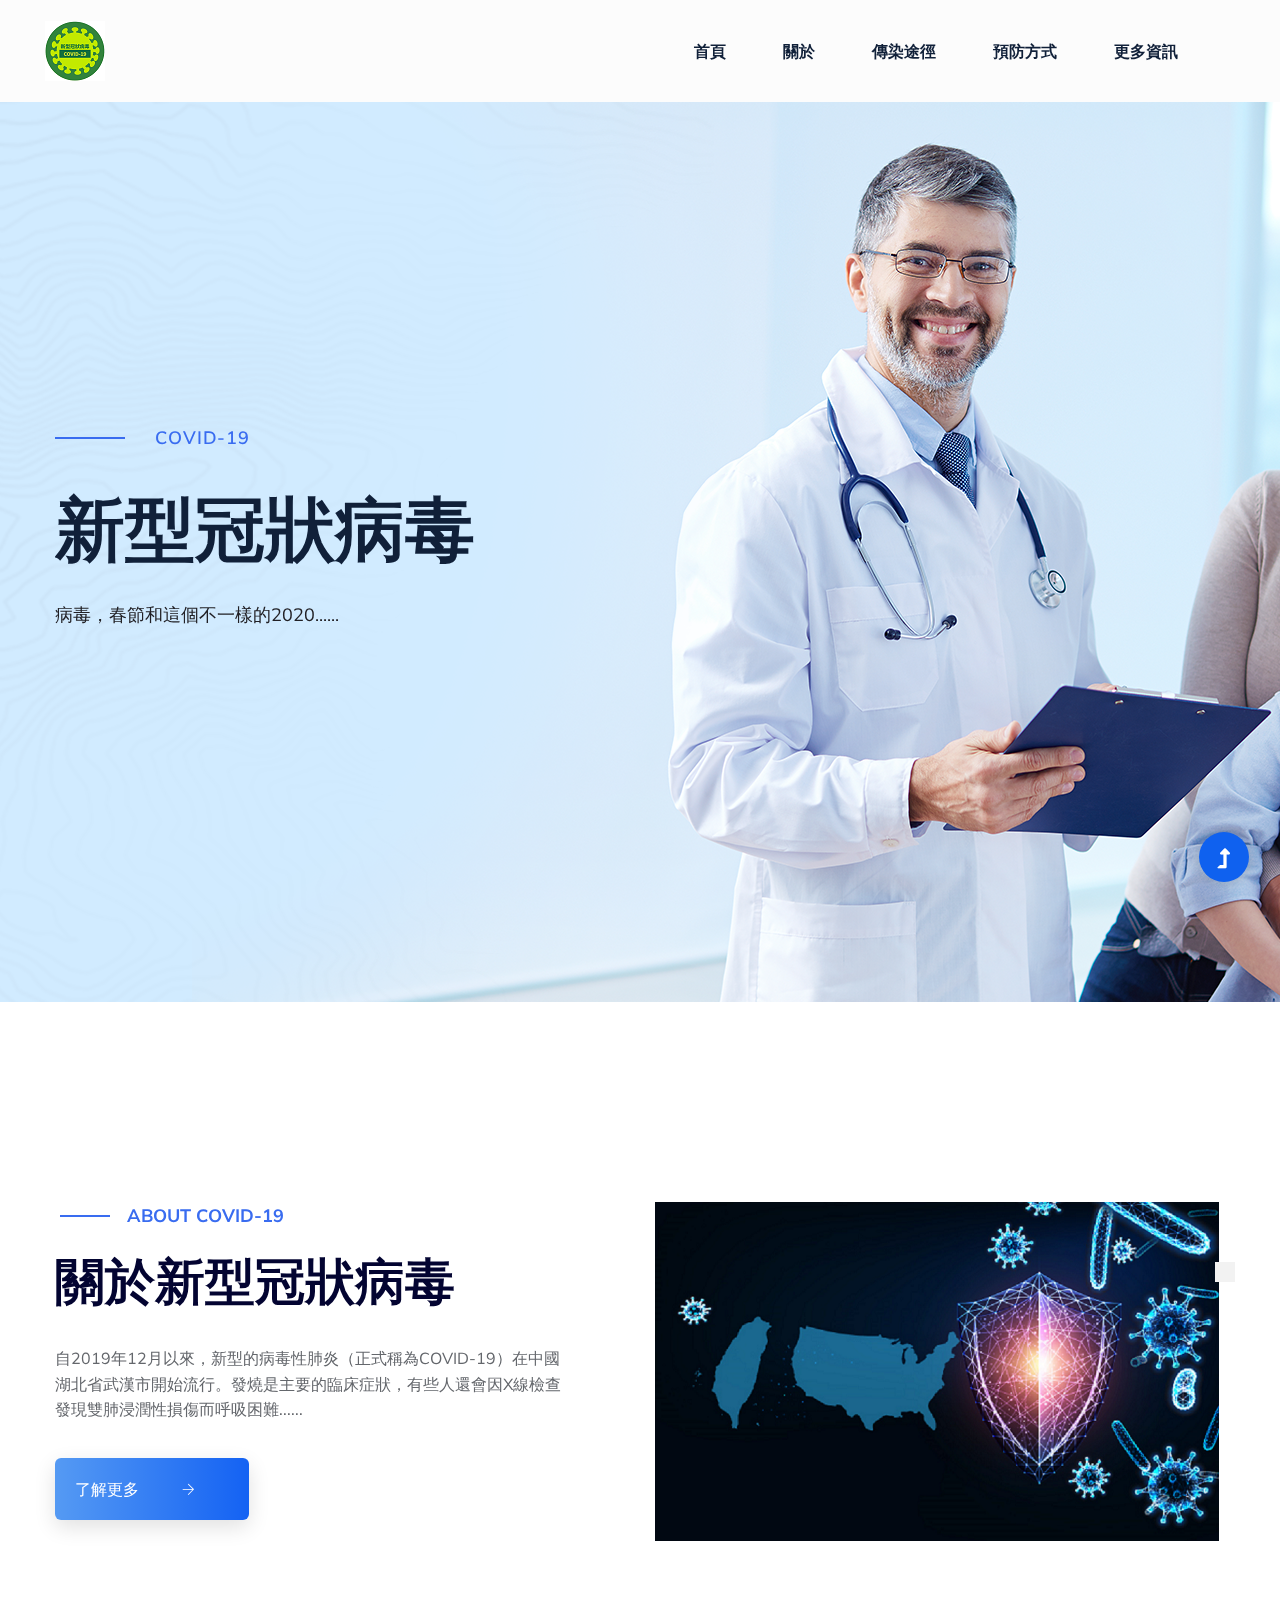
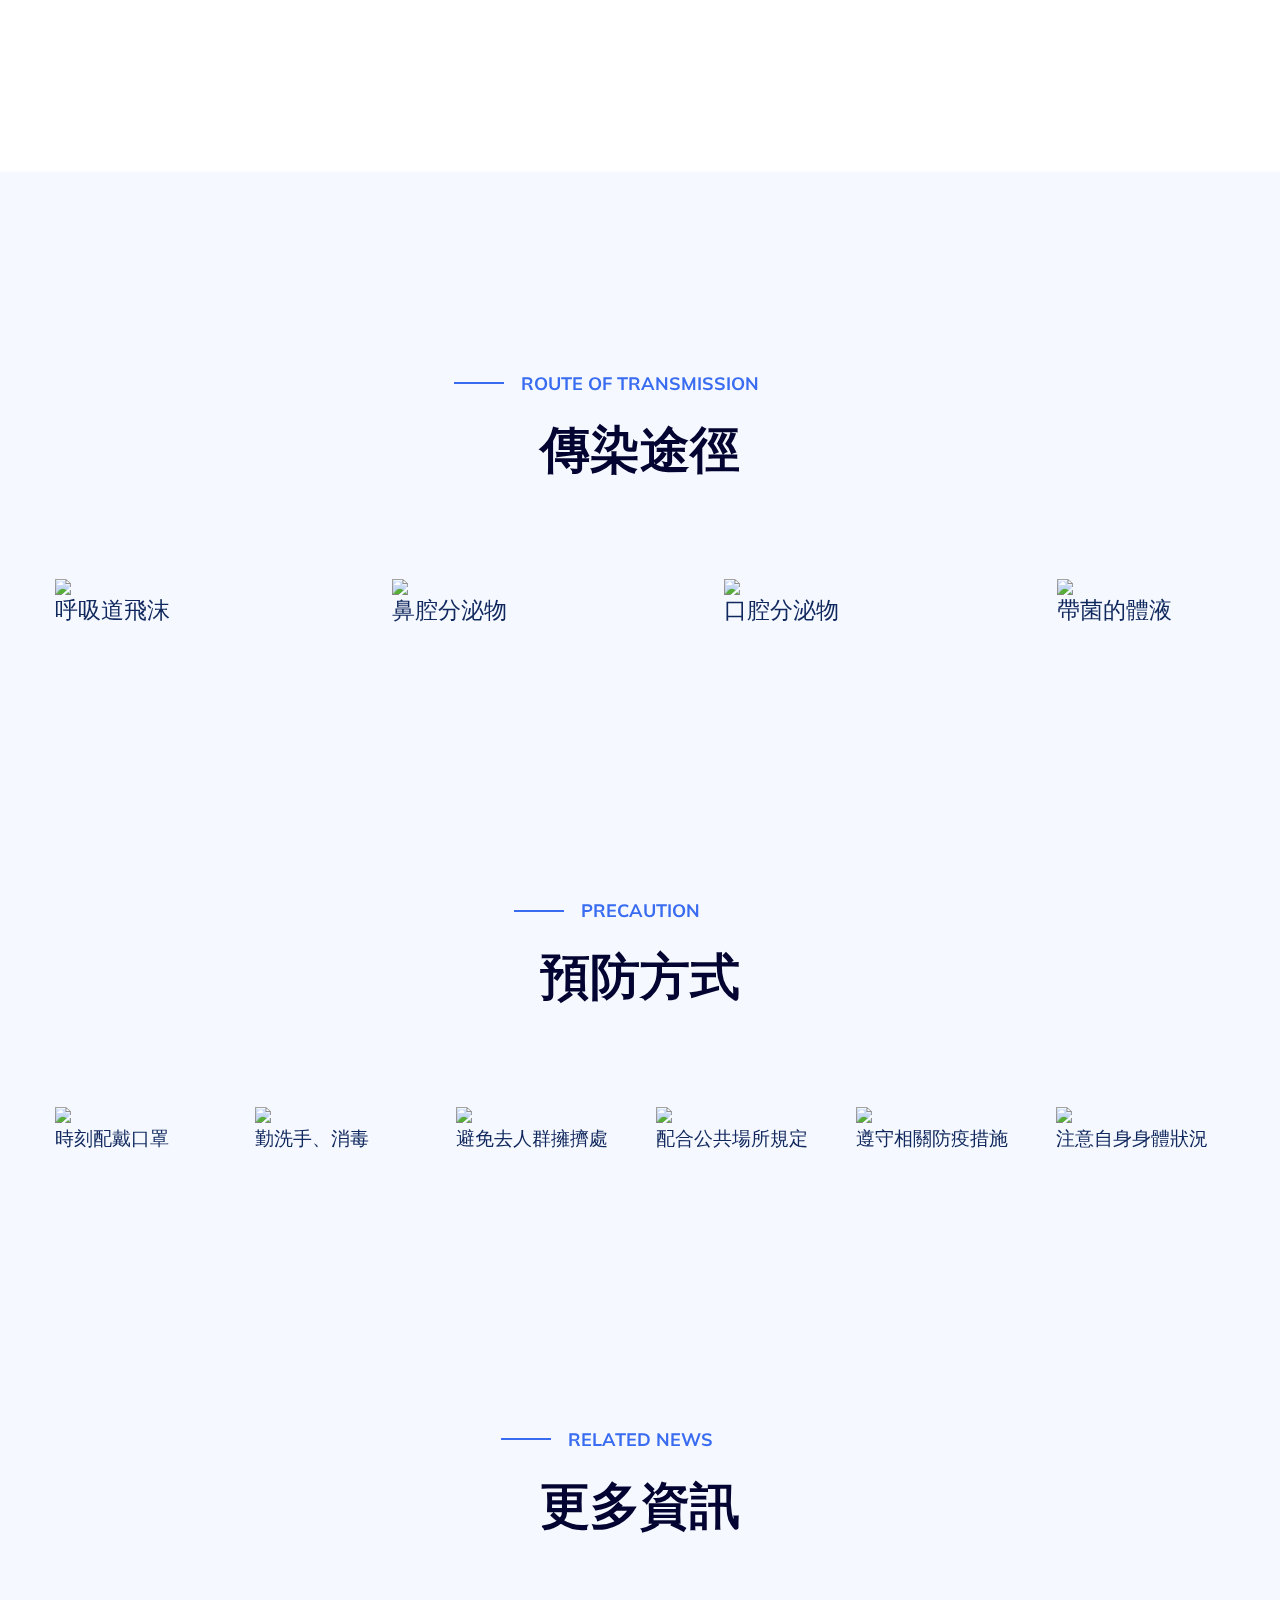
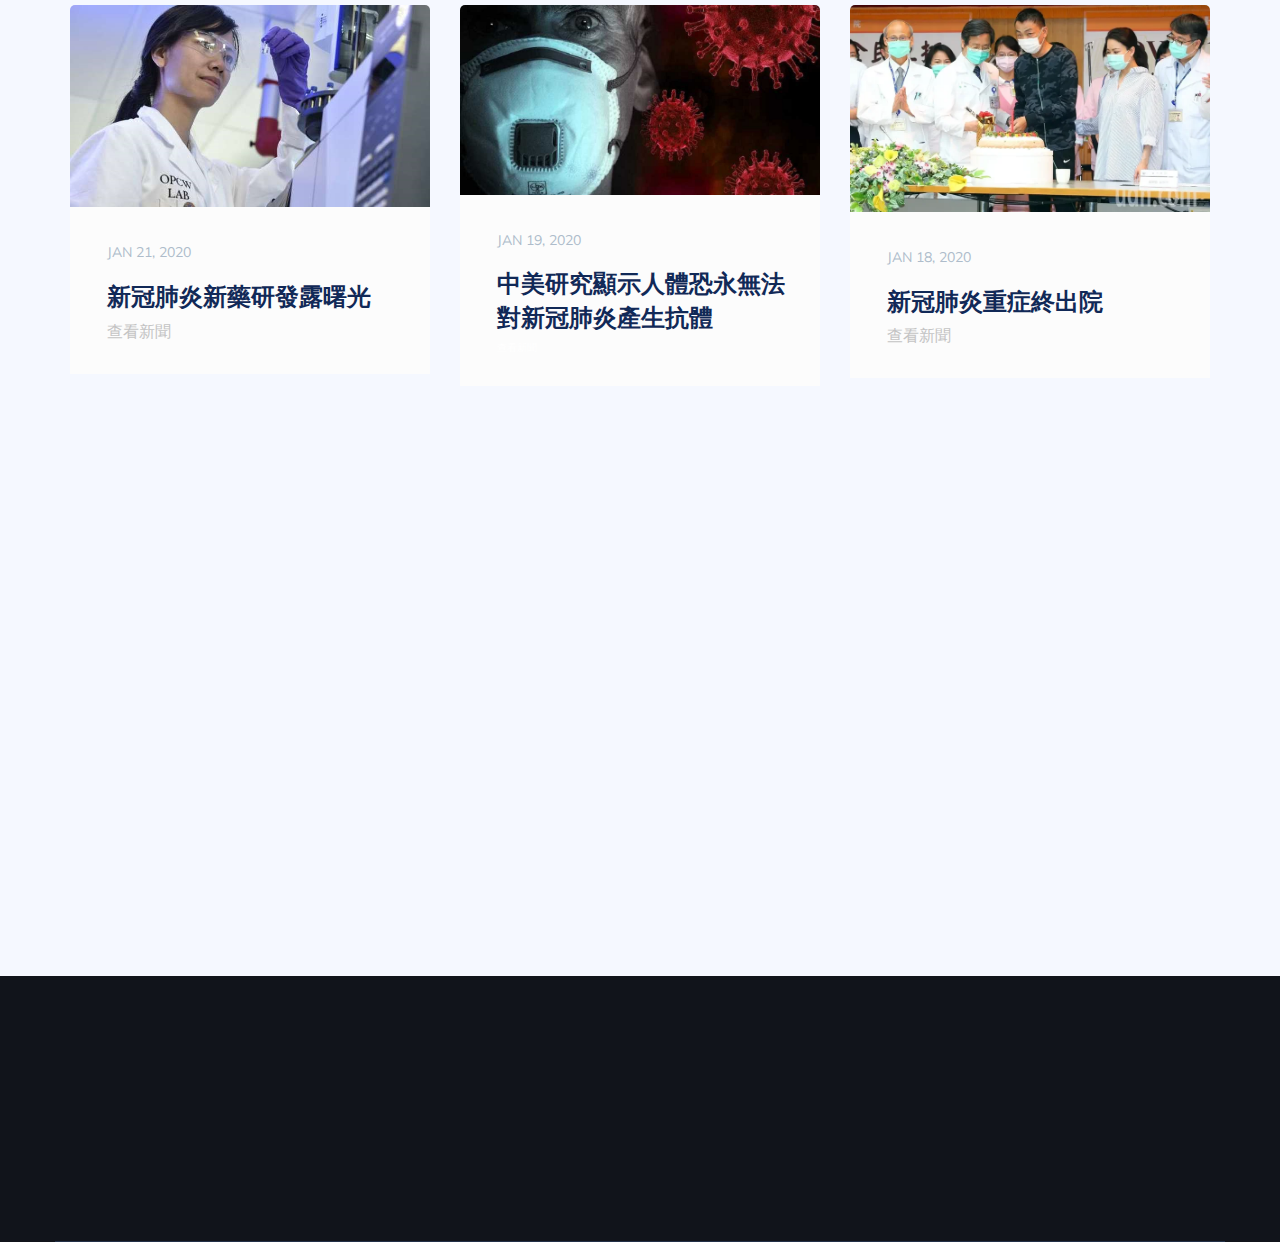
==== index.html @ dc04b64d "Update index.html" ====
<!doctype html>
<html lang=" zh-Hant-TW ">
	
<head>
    <meta charset="utf-8">
    <meta http-equiv="x-ua-compatible" content="ie=edge">
    <meta name="description" content="">
    <meta name="viewport" content="width=device-width, initial-scale=1">
    <link rel="manifest" href="site.webmanifest">
    <link rel="shortcut icon" type="image/x-icon" href="assets/img/favicon.ico">
    <title>COVID-19</title>
	
	<!-- CSS here -->
	<link rel="stylesheet" href="assets/css/bootstrap.min.css">
	<link rel="stylesheet" href="assets/css/owl.carousel.min.css">
	<link rel="stylesheet" href="assets/css/slicknav.css">
    <link rel="stylesheet" href="assets/css/flaticon.css">
    <link rel="stylesheet" href="assets/css/gijgo.css">
    <link rel="stylesheet" href="assets/css/animate.min.css">
    <link rel="stylesheet" href="assets/css/animated-headline.css">
	<link rel="stylesheet" href="assets/css/magnific-popup.css">
	<link rel="stylesheet" href="assets/css/fontawesome-all.min.css">
	<link rel="stylesheet" href="assets/css/themify-icons.css">
	<link rel="stylesheet" href="assets/css/slick.css">
	<link rel="stylesheet" href="assets/css/nice-select.css">
	<link rel="stylesheet" href="assets/css/style.css">
</head>
<body>
	
    <!-- ? Preloader Start -->
    <div id="preloader-active">
        <div class="preloader d-flex align-items-center justify-content-center">
            <div class="preloader-inner position-relative">
                <div class="preloader-circle"></div>
                <div class="preloader-img pere-text">
                    <img src="assets/img/logo/loder.png" alt="">
                </div>
            </div>
        </div>
    </div>
    <!-- Preloader Start -->
	
<header>
	
    <!--? Header Start -->
    <div class="header-area">
        <div class="main-header header-sticky">
            <div class="container-fluid">
                <div class="row align-items-center">
                    <!-- Logo -->
                    <div class="col-xl-2 col-lg-2 col-md-1">
                        <div class="logo">
                            <a href="index.html"><img src="assets/img/logo/logo.png" alt=""></a>
                        </div>
                    </div>
                    <div class="col-xl-10 col-lg-10 col-md-10">
                        <div class="menu-main d-flex align-items-center justify-content-end">
                            <!-- Main-menu -->
                            <div class="main-menu f-right d-none d-lg-block">
                                <nav>
                                    <ul id="navigation">
                                        <li><a href="index.html">首頁</a></li>
                                        <li><a href="about.html">關於</a></li>
                                        <li><a href="doctor.html">傳染途徑</a></li>
                                        <li><a href="department.html">預防方式</a></li>
                                        <li><a href="blog.html">更多資訊</a>
                                            <ul class="submenu">
                                                <li><a href="blog.html">相關新聞</a></li>
                                                <li><a href="elements.html">疫情追蹤</a></li>
                                            </ul>
                                        </li>
                                    </ul>
                                </nav>
                            </div>
                        </div>
                    </div>   
                    <!-- Mobile Menu -->
                    <div class="col-12">
                        <div class="mobile_menu d-block d-lg-none"></div>
                    </div>
                </div>
            </div>
        </div>
    </div>
    <!-- Header End -->
</header>
	
<main>
    <!--? slider Area Start-->
    <div class="slider-area position-relative">
        <div class="slider-active">
            <!-- Single Slider -->
            <div class="single-slider slider-height d-flex align-items-center">
                <div class="container">
                    <div class="row">
                        <div class="col-xl-7 col-lg-9 col-md-8 col-sm-9">
                            <div class="hero__caption">
                                <span>COVID-19</span>
                                <h1 class="cd-headline letters scale">新型冠狀病毒</h1>
                                <p data-animation="fadeInLeft" data-delay="0.1s">病毒，春節和這個不一樣的2020......</p>
                            </div>
                        </div>
                    </div>
                </div>          
            </div>
            <!-- Single Slider -->
            <div class="single-slider slider-height d-flex align-items-center">
                <div class="container">
                    <div class="row">
                        <div class="col-xl-7 col-lg-9 col-md-8 col-sm-9">
                            <div class="hero__caption">
                                <span>COVID-19</span>
                                <h1 class="cd-headline letters scale">新型冠狀病毒</h1>
                                <p data-animation="fadeInLeft" data-delay="0.1s"><big>病毒，春節和這個不一樣的2020</big></p>
                             </div>
                        </div>
                    </div>
                </div>          
            </div>
        </div>
    </div>
    <!-- slider Area End-->
    <!--? About Start-->
    <div class="about-area section-padding2">
        <div class="container">
            <div class="row">
                <div class="col-lg-6 col-md-10">
                    <div class="about-caption mb-50">
                        <!-- Section Tittle -->
                        <div class="section-tittle section-tittle2 mb-35">
                            <span>About COVID-19</span>
                            <h2>關於新型冠狀病毒</h2>
                        </div>
                        <p>自2019年12月以來，新型的病毒性肺炎（正式稱為COVID-19）在中國湖北省武漢市開始流行。發燒是主要的臨床症狀，有些人還會因X線檢查發現雙肺浸潤性損傷而呼吸困難......</p>
                        <div class="about-btn1 mb-30">
                            <a href="about.html" class="btn about-btn">了解更多<i class="ti-arrow-right"></i></a>
			</div>
                    </div>
                </div>
                <div class="col-lg-6 col-md-12">
                    <!-- about-img -->
                    <div class="about-img ">
                        <div class="about-font-img d-none d-lg-block">
                            <img src="assets/img/gallery/about2.png" width="99%" alt="">
                        </div>
                        <div class="about-back-img ">
                            <img src="assets/img/gallery/about1.png" alt="">
                        </div>
                    </div>
                </div>
            </div>
        </div>
    </div>
    <!-- About  End-->
	
    <!--? department_area_start  -->
    <div class="department_area section-padding2">
        <div class="container">
            <!-- Section Tittle -->
            <div class="row">
                <div class="col-lg-12">
                    <div class="section-tittle text-center mb-100">
                        <span>Route of transmission</span>
                        <h2>傳染途徑</h2>
                    </div>
                </div>
            </div>
            <div class="row">
                <div class="col-lg-12">
                    <div class="depart_ment_tab mb-30">
                        <!-- Tabs Buttons -->
                        <ul class="nav" id="myTab" role="tablist">
			    <li class="list-inline-item">
				<img src="https://img.icons8.com/ios/100/000000/breath.png"/>
                                    <i class=""></i>
				    <p><big><big>呼吸道飛沫</big></big></p>
                                </a>
                            </li>
                            <li class="nav-item">
		            <img src="https://img.icons8.com/wired/100/000000/runny-nose.png"/>
                                    <i class=""></i>
				    <p><big><big>鼻腔分泌物</big></big></p>
                                </a>
                            </li>
                            <li class="nav-item">
		            <img src="https://img.icons8.com/ios-glyphs/100/000000/mouth.png"/>
                                    <i class=""></i>
				    <p><big><big>口腔分泌物</big></big></p>
                                </a>
                            </li>
                            <li class="nav-item">
			    <img src="https://img.icons8.com/metro/100/000000/wet.png"/>
                                    <i class=""></i>
                                    <p><big><big>帶菌的體液</big></big></p>
                                </a>
                            </li>
                           
                        </ul>
                    </div>
                </div>
            </div>
            
        <!--Right Contents  -->
        <div class="starups-img"></div>
    </div>
    <!--All startups End -->
	    
     <!--? Team Start -->
     <div class="team-area section-padding30">
        <div class="container">
            <!-- Section Tittle -->
            <div class="row justify-content-center">
                <div class="col-lg-6">
                    <div class="section-tittle text-center mb-100">
                        <span>Precaution</span>
                        <h2>預防方式</h2>
                    </div>
                </div>
            </div>
             <div class="row">
                <div class="col-lg-12">
                    <div class="depart_ment_tab mb-30">
                        <!-- Tabs Buttons -->
                        <ul class="nav" id="myTab" role="tablist">
                            <li class="nav-item">
		                <img src="https://img.icons8.com/carbon-copy/100/000000/protection-mask.png"/>
                                    <i class=""></i>
				    <p><big>時刻配戴口罩</p></big>
                                </a>
                            </li>
                            <li class="nav-item">
			        <img src="https://img.icons8.com/pastel-glyph/100/000000/wash-your-hands.png"/>
                                    <i class=""></i>
                                    <p><big>勤洗手、消毒</p></big>
                                </a>
                            </li>
                            <li class="nav-item">
				<img src="https://img.icons8.com/carbon-copy/100/000000/crowd.png"/>
                                    <i class=""></i>
                                    <p><big>避免去人群擁擠處</p></big>
                                </a>
                            </li>
                            <li class="nav-item">
				<img src="https://img.icons8.com/ios/100/000000/ground-transportation.png"/>
                                    <i class=""></i>
                                    <p><big>配合公共場所規定</p></big>
                                </a>
                            </li>
                            <li class="nav-item">
				<img src="https://img.icons8.com/wired/100/000000/rules.png"/>
                                    <i class=""></i>
                                    <p><big>遵守相關防疫措施</p></big>
                                </a>
                            </li>
                            <li class="nav-item">
				<img src="https://img.icons8.com/dotty/100/000000/hospital-room.png"/>
                                    <i class=""></i>
                                    <p><big>注意自身身體狀況</p></big>
                                </a>
                            </li>
                        </ul>
                    </div>
                </div>
            </div>
    <!-- Team End -->
		
    <!--? gallery Products Start -->
    <div class="gallery-area fix">
        <div class="container-fluid p-0">
            <div class="row no-gutters">
                <div class="col-lg-3 col-md-3 col-sm-6">
                    <div class="gallery-box">
                        <div class="single-gallery">
                            <div class="gallery-img " style="background-image: url(assets/img/gallery/gallery1.png);"></div>
                        </div>
                    </div>
                </div>
                <div class="col-lg-3 col-md-3 col-sm-6">
                    <div class="gallery-box">
                        <div class="single-gallery">
                            <div class="gallery-img " style="background-image: url(assets/img/gallery/gallery2.png);"></div>
                        </div>
                    </div>
                </div>
                <div class="col-lg-6 col-md-6 col-sm-6">
                    <div class="gallery-box">
                        <div class="single-gallery">
                            <div class="gallery-img " style="background-image: url(assets/img/gallery/gallery3.png);"></div>
                        </div>
                    </div>
                </div>
                <div class="col-lg-6 col-md-6 col-sm-6">
                    <div class="gallery-box">
                        <div class="single-gallery">
                            <div class="gallery-img " style="background-image: url(assets/img/gallery/gallery4.png);"></div>
                        </div>
                    </div>
                </div>
                <div class="col-lg-3 col-md-3 col-sm-6">
                    <div class="gallery-box">
                        <div class="single-gallery">
                             <div class="gallery-img " style="background-image: url(assets/img/gallery/gallery5.png);"></div>
                        </div>
                    </div>
                </div>
                <div class="col-lg-3 col-md-3 col-sm-6">
                    <div class="gallery-box">
                        <div class="single-gallery">
                            <div class="gallery-img " style="background-image: url(assets/img/gallery/gallery6.png);"></div>
                        </div>
                    </div>
                </div>
            </div>
        </div>
    </div>
    <!-- gallery Products End -->
    <!--? Blog start -->
    <div class="home_blog-area section-padding30">
        <div class="container">
            <div class="row justify-content-sm-center">
                <div class="cl-xl-7 col-lg-8 col-md-10">
                    <!-- Section Tittle -->
                    <div class="section-tittle text-center mb-70">
                        <span>Related news</span>
                        <h2>更多資訊</h2>
                    </div> 
                </div>
            </div>
            <div class="row">
                <div class="col-xl-4 col-lg-4 col-md-6">
                    <div class="single-blogs mb-30">
                        <div class="blog-img">
                            <img src="assets/img/gallery/blog1.png" alt="">
                        </div>
                        <div class="blogs-cap">
                            <div class="date-info">
                                <p>JAN 21, 2020</p>
                            </div>
                            <h4><a href="blog_details.html">新冠肺炎新藥研發露曙光</a></h4>
                            <a href="https://news.cnyes.com/news/id/4496113" class="read-more1">查看新聞</a>
                        </div>
                    </div>
                </div>
                <div class="col-xl-4 col-lg-4 col-md-6">
                    <div class="single-blogs mb-30">
                        <div class="blog-img">
                            <img src="assets/img/gallery/blog2.png" alt="">
                        </div>
                        <div class="blogs-cap">
                            <div class="date-info">
                                <p>JAN 19, 2020</p>
                            </div>
                            <h4><a href="blog_details.html">中美研究顯示人體恐永無法對新冠肺炎產生抗體</a></h4>
                            <a href="https://www.ctwant.com/article/57492">查看新聞</a>
                        </div>
                    </div>
                </div>
                <div class="col-xl-4 col-lg-4 col-md-6">
                    <div class="single-blogs mb-30">
                        <div class="blog-img">
                            <img src="assets/img/gallery/blog3.png"alt="">
                        </div>
                        <div class="blogs-cap">
                            <div class="date-info">
                                <p>JAN 18, 2020</p>
                            </div>
                            <h4><a href="blog_details.html">新冠肺炎重症終出院</a></h4>
                            <a href="https://udn.com/news/story/120940/4643596" class="read-more1">查看新聞</a>
                        </div>
                    </div>
                </div>
            </div>
        </div>
    </div>
    <!-- Blog End -->
    </main>
 <footer>
        <!--? Footer Start-->
        <div class="footer-area section-bg" data-background="assets/img/gallery/footer_bg.jpg">
            <div class="container">
                <div class="footer-top footer-padding">
                    <div class="row d-flex justify-content-between">
                        <div class="col-xl-3 col-lg-3 col-md-4 col-sm-8">
                            <div class="single-footer-caption mb-50">
                                <!-- logo -->
                                <div class="footer-logo">
                                    <a href="index.html"><img src="assets/img/logo/" alt=""></a>
                                </div>
                            </div>
                        </div>
                        <div class="col-xl-3 col-lg-4 col-md-6 col-sm-5">
                            <div class="single-footer-caption mb-50">
                                <div class="footer-tittle">
                                    <h4></h4>
                                    <div class="footer-pera">
                                        <p class="info1"></p>
                                        <p class="info1"></p>
                                    </div>
                                </div>
                            </div>
                        </div>
                        <div class="col-xl-4 col-lg-4 col-md-6 col-sm-8">
                            <div class="single-footer-caption mb-50">
                                <div class="footer-number mb-50">
                                    <h4></h4>
                                    <p></p>
                                </div>
                                
                                            <div class="mt-10 info"></div>
                                        </form>
                                    </div>
                                </div>
                            </div>
                        </div>
                    </div>
                </div>
                <div class="footer-bottom">
                    <div class="row d-flex justify-content-between align-items-center">
                        <div class="col-xl-9 col-lg-8">
                            <div class="footer-copy-right">
                                <p><!-- Link back to Colorlib can't be removed. Template is licensed under CC BY 3.0. -->
  
                            </div>
                        </div>
                        <div class="col-xl-3 col-lg-4">
                            <!-- Footer Social -->
                            <div class="footer-social f-right">
                                
                            </div>
                        </div>
                    </div>
                </div>
            </div>
        </div>
        <!-- Footer End-->
    </footer>
    <!-- Scroll Up -->
    <div id="back-top" >
        <a title="Go to Top" href="#"> <i class="fas fa-level-up-alt"></i></a>
    </div>

    <!-- JS here -->

    <script src="./assets/js/vendor/modernizr-3.5.0.min.js"></script>
    <!-- Jquery, Popper, Bootstrap -->
    <script src="./assets/js/vendor/jquery-1.12.4.min.js"></script>
    <script src="./assets/js/popper.min.js"></script>
    <script src="./assets/js/bootstrap.min.js"></script>
    <!-- Jquery Mobile Menu -->
    <script src="./assets/js/jquery.slicknav.min.js"></script>

    <!-- Jquery Slick , Owl-Carousel Plugins -->
    <script src="./assets/js/owl.carousel.min.js"></script>
    <script src="./assets/js/slick.min.js"></script>
    <!-- One Page, Animated-HeadLin -->
    <script src="./assets/js/wow.min.js"></script>
    <script src="./assets/js/animated.headline.js"></script>
    <script src="./assets/js/jquery.magnific-popup.js"></script>

    <!-- Date Picker -->
    <script src="./assets/js/gijgo.min.js"></script>
    <!-- Nice-select, sticky -->
    <script src="./assets/js/jquery.nice-select.min.js"></script>
    <script src="./assets/js/jquery.sticky.js"></script>
    
    <!-- counter , waypoint -->
    <script src="./assets/js/jquery.counterup.min.js"></script>
    <script src="./assets/js/waypoints.min.js"></script>
    <script src="./assets/js/jquery.countdown.min.js"></script>
    <!-- contact js -->
    <script src="./assets/js/contact.js"></script>
    <script src="./assets/js/jquery.form.js"></script>
    <script src="./assets/js/jquery.validate.min.js"></script>
    <script src="./assets/js/mail-script.js"></script>
    <script src="./assets/js/jquery.ajaxchimp.min.js"></script>
    
    <!-- Jquery Plugins, main Jquery -->	
    <script src="./assets/js/plugins.js"></script>
    <script src="./assets/js/main.js"></script>
    
    </body>
</html>
---- assets/css/flaticon.css ----
/*
  	Flaticon icon font: Flaticon
  	Creation date: 14/01/2020 06:46
  	*/

@font-face {
  font-family: "Flaticon";
  src: url("../fonts/Flaticon.eot");
  src: url("../fonts/Flaticon.eot?#iefix") format("embedded-opentype"),
       url("../fonts/Flaticon.woff2") format("woff2"),
       url("../fonts/Flaticon.woff") format("woff"),
       url("../fonts/Flaticon.ttf") format("truetype"),
       url("../fonts/Flaticon.svg#Flaticon") format("svg");
  font-weight: normal;
  font-style: normal;
}

@media screen and (-webkit-min-device-pixel-ratio:0) {
  @font-face {
    font-family: "Flaticon";
    src: url("../fonts/Flaticon.svg#Flaticon") format("svg");
  }
}

[class^="flaticon-"]:before, [class*=" flaticon-"]:before,
[class^="flaticon-"]:after, [class*=" flaticon-"]:after {   
  font-family: Flaticon;
font-style: normal;
}

.flaticon-verified:before { content: "\f100"; }
.flaticon-teeth:before { content: "\f101"; }
.flaticon-cardiovascular:before { content: "\f102"; }
.flaticon-ear:before { content: "\f103"; }
.flaticon-bone:before { content: "\f104"; }
.flaticon-lung:before { content: "\f105"; }
.flaticon-cell:before { content: "\f106"; }
.flaticon-doctor:before { content: "\f107"; }
.flaticon-find:before { content: "\f108"; }
.flaticon-customer-service:before { content: "\f109"; }
.flaticon-call:before { content: "\f10a"; }
---- assets/css/gijgo.css ----
.gj-button {
    background-color: #f5f5f5;
    border: 1px solid #ddd;
    color: #000;
    border-radius: 3px;
    padding: 6px 10px;
    cursor: pointer;
}

.gj-unselectable {
    -webkit-touch-callout: none;
    -webkit-user-select: none;
    -khtml-user-select: none;
    -moz-user-select: none;
    -ms-user-select: none;
    user-select: none;
}

.gj-row {
    display: -webkit-box;
    display: -ms-flexbox;
    display: flex;
    -ms-flex-wrap: wrap;
    flex-wrap: wrap;
}

.gj-margin-left-5 {
    margin-left: 5px;
}

.gj-margin-left-10 {
    margin-left: 10px;
}

.gj-width-full {
    width: 100%;
}

.gj-cursor-pointer {
    cursor: pointer;
}

.gj-text-align-center {
    text-align: center;
}

.gj-font-size-16 {
    font-size: 16px;
}

.gj-hidden {
    display: none;
}

/** Material Design */
.gj-button-md {
    background: 0 0;
    border: none;
    border-radius: 2px;
    color: rgba(0, 0, 0, 0.87);
    position: relative;
    height: 36px;
    margin: 0;
    min-width: 64px;
    padding: 0 16px;
    display: inline-block;
    font-family: "Roboto","Helvetica","Arial",sans-serif;
    font-size: 1rem;
    font-weight: 500;
    text-transform: uppercase;
    letter-spacing: 0;
    overflow: hidden;
    will-change: box-shadow;
    transition: box-shadow .2s cubic-bezier(.4,0,1,1),background-color .2s cubic-bezier(.4,0,.2,1),color .2s cubic-bezier(.4,0,.2,1);
    outline: none;
    cursor: pointer;
    text-decoration: none;
    text-align: center;
    line-height: 36px;
    vertical-align: middle;
    overflow: hidden;
    -webkit-user-select: none;
    -moz-user-select: none;
    -ms-user-select: none;
    user-select: none;
}

.gj-button-md:hover {
    background-color: rgba(158,158,158,.2);
}

.gj-button-md:disabled {
    color: rgba(0,0,0,.26);
    background: 0 0;
}

.gj-button-md .material-icons,
.gj-button-md .gj-icon {
    vertical-align: middle;
    /*font-size: 1.3rem;
    margin-right: 4px;*/
}

.gj-button-md.gj-button-md-icon {
    width: 24px;
    height: 31px;
    min-width: 24px;
    padding: 0px;
    display: table;
}

.gj-button-md.gj-button-md-icon .material-icons,
.gj-button-md.gj-button-md-icon .gj-icon {
    display: table-cell;
    margin-right: 0px;
    width: 24px;
    height: 24px;
}

.gj-button-md.active {
    background-color: rgba(158,158,158,.4);
}

.gj-button-md-group {
    position: relative;
    display: inline-block;
    vertical-align: middle;
}
.gj-textbox-md {
	/* border: none; */
	/* border-bottom: 1px solid rgba(0,0,0,.42); */
	display: block;
	font-family: "Helvetica","Arial",sans-serif;
	font-size: 16px;
	line-height: 16px;
	/* padding: 4px 0px; */
	margin: 0;
	/* width: 100%; */
	background: 0 0;
	/* text-align: ; */
	color: rgba(0,0,0,.87);
	padding-left: 44px;
	border: 1px solid #dca73a;
	/* padding: 15px 15px; */
	/* text-align: center; */
	width: 177px;
	height: 55px;
	border-radius: 5px;
}
.gj-textbox-md:focus,
.gj-textbox-md:active {
    /* border-bottom: 2px solid rgba(0,0,0,.42); */
    outline: none;
}

.gj-textbox-md::placeholder {
    color: #8e8e8e;
}

.gj-textbox-md:-ms-input-placeholder {
    color: #8e8e8e;
}

.gj-textbox-md::-ms-input-placeholder {
    color: #8e8e8e;
}

.gj-md-spacer-24 {
    min-width: 24px;
    width: 24px;
    display: inline-block;
}

.gj-md-spacer-32 {
    min-width: 32px;
    width: 32px;
    display: inline-block;
}

.gj-modal {
    position: fixed;
    top: 0;
    right: 0;
    bottom: 0;
    left: 0;
    z-index: 1203;
    display: none;
    overflow: hidden;
    -webkit-overflow-scrolling: touch;
    outline: 0;
    background-color: rgba(0, 0, 0, 0.54118);
    transition: 200ms ease opacity;
    will-change: opacity;
}

/* List */
ul.gj-list li [data-role="wrapper"] {
    display: table;
    width: 100%;
}

ul.gj-list li [data-role="checkbox"] {
    display: table-cell;
    vertical-align:middle;
    text-align:center;
}

ul.gj-list li [data-role="image"] {
    display: table-cell;
    vertical-align:middle;
    text-align:center;
}

ul.gj-list li [data-role="display"] {
    display: table-cell;
    vertical-align:middle;
    cursor: pointer;
}

ul.gj-list li [data-role="display"]:empty:before {
  content: "\200b"; /* unicode zero width space character */
}

/* List - Bootstrap */
ul.gj-list-bootstrap {
    padding-left: 0px;
    margin-bottom: 0px;
}

ul.gj-list-bootstrap li {
    padding: 0px;
}

ul.gj-list-bootstrap li [data-role="wrapper"] {
    padding: 0px 10px;
}

ul.gj-list-bootstrap li [data-role="checkbox"] {
    width: 24px;
    padding: 3px;
}

ul.gj-list-bootstrap li [data-role="image"] {
    width: 24px;
    height: 24px;
}

ul.gj-list-bootstrap li [data-role="display"] {
    padding: 8px 0px 8px 4px;
}

.list-group-item.active ul li, .list-group-item.active:focus ul li, .list-group-item.active:hover ul li {
    text-shadow: none;
    color:initial;
}

/* List - Material Design */
ul.gj-list-md {
    padding: 0px;
    list-style: none;
    list-style-type: none;
    line-height: 24px;
    letter-spacing: 0;
    color: #616161; /* Gray 700 */
}

ul.gj-list-md li {
    display: list-item;
    list-style-type: none;
    padding: 0px;
    min-height: unset;
    box-sizing: border-box;
    align-items: center;
    cursor: default;
    overflow: hidden;

    font-family: "Roboto","Helvetica","Arial",sans-serif;
    font-size: 16px;
    font-weight: 400;
    letter-spacing: .04em;
    line-height: 1;
    
    -webkit-flex-direction: row;
    -ms-flex-direction: row;
    flex-direction: row;
    -webkit-flex-wrap: nowrap;
    -ms-flex-wrap: nowrap;
    flex-wrap: nowrap;
}

ul.gj-list-md li [data-role="checkbox"] {
    height: 24px;
    width: 24px;
}

ul.gj-list-md li [data-role="image"] {
    height: 24px;
    width: 24px;
}

ul.gj-list-md li [data-role="display"] {
    padding: 8px 0px 8px 5px;
    order: 0;
    flex-grow: 2;
    text-decoration: none;
    box-sizing: border-box;
    align-items: center;
    text-align: left;
    color: rgba(0,0,0,.87);
}

ul.gj-list-md li.disabled>[data-role="wrapper"]>[data-role="display"] {
    color: #9E9E9E; /* Gray 500 */
}

.gj-list-md-active {
    background: #e0e0e0;
    color: #3f51b5;
}


/* Picker */
.gj-picker {
    position: absolute;
    z-index: 1203;
    background-color: #fff;
}

.gj-picker .selected {
    color: #fff;
}

/* Material Design */
.gj-picker-md {
    font-family: "Roboto","Helvetica","Arial",sans-serif;
    font-size: 16px;
    font-weight: 400;
    letter-spacing: .04em;
    line-height: 1;
    color: rgba(0,0,0,.87);
    border: 1px solid #E0E0E0;
}

.gj-modal .gj-picker-md {
    border: 0px;
}

.gj-picker-md [role="header"] {
    color: rgba(255, 255, 255, 0.54);
    display: flex;
    background: #2196f3;
    align-items: baseline;
    user-select: none;
    justify-content: center;
}

.gj-picker-md [role="footer"] {
    float: right;
    padding: 10px;
}

.gj-picker-md [role="footer"] button.gj-button-md {
    color: #2196f3;
    font-weight: bold;
    font-size: 13px;
}

/* Bootstrap */
.gj-picker-bootstrap {
    border-radius: 4px;
    border: 1px solid #E0E0E0;
}

.gj-picker-bootstrap .selected {
    color: #888;
}

.gj-picker-bootstrap [role="header"] {
    background: #eee;
    color: #AAA;
}
@font-face {
    font-family: 'gijgo-material';
    src: url('../fonts/gijgo-material.eot?235541');
    src: url('../fonts/gijgo-material.eot?235541#iefix') format('embedded-opentype'), url('../fonts/gijgo-material.ttf?235541') format('truetype'), url('../fonts/gijgo-material.woff?235541') format('woff'), url('../fonts/gijgo-material.svg?235541#gijgo-material') format('svg');
    font-weight: normal;
    font-style: normal;
}

.gj-icon {
    /* use !important to prevent issues with browser extensions that change fonts */
    font-family: 'gijgo-material' !important;
    font-size: 24px;
    speak: none;
    font-style: normal;
    font-weight: normal;
    font-variant: normal;
    text-transform: none;
    line-height: 1;
    /* Enable Ligatures ================ */
    letter-spacing: 0;
    -webkit-font-feature-settings: "liga";
    -moz-font-feature-settings: "liga=1";
    -moz-font-feature-settings: "liga";
    -ms-font-feature-settings: "liga" 1;
    font-feature-settings: "liga";
    -webkit-font-variant-ligatures: discretionary-ligatures;
    font-variant-ligatures: discretionary-ligatures;
    /* Better Font Rendering =========== */
    -webkit-font-smoothing: antialiased;
    -moz-osx-font-smoothing: grayscale;
}

.gj-icon.undo:before {
    content: "\e900";
}

.gj-icon.vertical-align-top:before {
    content: "\e901";
}

.gj-icon.vertical-align-center:before {
    content: "\e902";
}

.gj-icon.vertical-align-bottom:before {
    content: "\e903";
}

.gj-icon.arrow-dropup:before {
    content: "\e904";
}

.gj-icon.clock:before {
    content: "\e905";
}

.gj-icon.refresh:before {
    content: "\e906";
}

.gj-icon.last-page:before {
    content: "\e907";
}

.gj-icon.first-page:before {
    content: "\e908";
}

.gj-icon.cancel:before {
    content: "\e909";
}

.gj-icon.clear:before {
    content: "\e90a";
}

.gj-icon.check-circle:before {
    content: "\e90b";
}

.gj-icon.delete:before {
    content: "\e90c";
}

.gj-icon.arrow-upward:before {
    content: "\e90d";
}

.gj-icon.arrow-forward:before {
    content: "\e90e";
}

.gj-icon.arrow-downward:before {
    content: "\e90f";
}

.gj-icon.arrow-back:before {
    content: "\e910";
}

.gj-icon.list-numbered:before {
    content: "\e911";
}

.gj-icon.list-bulleted:before {
    content: "\e912";
}

.gj-icon.indent-increase:before {
    content: "\e913";
}

.gj-icon.indent-decrease:before {
    content: "\e914";
}

.gj-icon.redo:before {
    content: "\e915";
}

.gj-icon.align-right:before {
    content: "\e916";
}

.gj-icon.align-left:before {
    content: "\e917";
}

.gj-icon.align-justify:before {
    content: "\e918";
}

.gj-icon.align-center:before {
    content: "\e919";
}

.gj-icon.strikethrough:before {
    content: "\e91a";
}

.gj-icon.italic:before {
    content: "\e91b";
}

.gj-icon.underlined:before {
    content: "\e91c";
}

.gj-icon.bold:before {
    content: "\e91d";
}

.gj-icon.arrow-dropdown:before {
    content: "\e91e";
}

.gj-icon.done:before {
    content: "\e91f";
}

.gj-icon.pencil:before {
    content: "\e920";
}

.gj-icon.minus:before {
    content: "\e921";
}

.gj-icon.plus:before {
    content: "\e922";
}

.gj-icon.chevron-up:before {
    content: "\e923";
}

.gj-icon.chevron-right:before {
    content: "\e924";
}

.gj-icon.chevron-down:before {
    content: "\e925";
}

.gj-icon.chevron-left:before {
    content: "\e926";
}

.gj-icon.event:before {
    content: "\e927";
}
.gj-draggable {
    cursor: move;
}
.gj-resizable-handle {
    position: absolute;
    font-size: 0.1px;
    display: block;
    -ms-touch-action: none;
    touch-action: none;
    z-index: 1203;
}

.gj-resizable-n {
    cursor: n-resize;
    height: 7px;
    width: 100%;
    top: -5px;
    left: 0;
}
.gj-resizable-e {
    cursor: e-resize;
    width: 7px;
    right: -5px;
    top: 0;
    height: 100%;
}
.gj-resizable-s {
    cursor: s-resize;
    height: 7px;
    width: 100%;
    bottom: -5px;
    left: 0;
}
.gj-resizable-w {
	cursor: w-resize;
	width: 7px;
	left: -5px;
	top: 0;
	height: 100%;
}
.gj-resizable-se {
	cursor: se-resize;
	width: 12px;
	height: 12px;
	right: 1px;
	bottom: 1px;
}
.gj-resizable-sw {
	cursor: sw-resize;
	width: 9px;
	height: 9px;
	left: -5px;
	bottom: -5px;
}
.gj-resizable-nw {
	cursor: nw-resize;
	width: 9px;
	height: 9px;
	left: -5px;
	top: -5px;
}
.gj-resizable-ne {
	cursor: ne-resize;
	width: 9px;
	height: 9px;
	right: -5px;
	top: -5px;
}

.gj-dialog-footer {
    position: absolute;
    bottom: 0px;
    width: 100%;
    margin-top: 0px;
}

.gj-dialog-scrollable [data-role="body"] {
    overflow-x: hidden;
    overflow-y: scroll;
}

/** Bootstrap 3 **/
.gj-dialog-bootstrap {
    overflow: hidden;
    z-index: 1202;
}

.gj-dialog-bootstrap [data-role="title"] {
    display: inline;
}
.gj-dialog-bootstrap [data-role="close"] {
    line-height: 1.42857143;
}

/** Bootstrap 4 **/
.gj-dialog-bootstrap4 {
    overflow: hidden;
    z-index: 1202;
}

.gj-dialog-bootstrap4 [data-role="title"] {
    display: inline;
}
.gj-dialog-bootstrap4 [data-role="close"] {
    line-height: 1.5;
}

/** Material Design **/
.gj-dialog-md {
    background-color: #FFF;
    overflow: hidden;
    border: none;
    box-shadow: 0 11px 15px -7px rgba(0,0,0,.2), 0 24px 38px 3px rgba(0,0,0,.14), 0 9px 46px 8px rgba(0,0,0,.12);
    box-sizing: border-box;
    position: relative;
    display: -webkit-box;
    display: -webkit-flex;
    display: -ms-flexbox;
    display: flex;
    -webkit-box-orient: vertical;
    -webkit-box-direction: normal;
    -webkit-flex-direction: column;
    -ms-flex-direction: column;
    flex-direction: column;
    -webkit-background-clip: padding-box;
    background-clip: padding-box;
    outline: 0;
    z-index: 1202;
}

.gj-dialog-md-header {
    padding: 24px 24px 0px 24px;
    font-family: "Roboto","Helvetica","Arial",sans-serif;
}

.gj-dialog-md-title {
    margin: 0;
    font-weight: 400;
    display: inline;
    line-height: 28px;
    font-size: 20px;
}

.gj-dialog-md-close {
    -webkit-appearance: none;
    padding: 0;
    cursor: pointer;
    background: 0 0;
    border: 0;
    float: right;
    line-height: 28px;
    font-size: 28px;
}

.gj-dialog-md-body {
    padding: 20px 24px 24px 24px;
    color: rgba(0,0,0,.54);
    font-family: "Helvetica","Arial",sans-serif;
    font-size: 14px;
    font-weight: 400;
    line-height: 20px;
}

.gj-dialog-md-footer {
    padding: 8px 8px 8px 24px;
    display: -webkit-flex;
    display: -ms-flexbox;
    display: flex;
    -webkit-flex-direction: row-reverse;
    -ms-flex-direction: row-reverse;
    flex-direction: row-reverse;
    -webkit-flex-wrap: wrap;
    -ms-flex-wrap: wrap;
    flex-wrap: wrap;

    box-sizing: border-box;
}

.gj-dialog-md-footer>*:first-child {
    margin-right: 0;
}

.gj-dialog-md-footer>* {
    margin-right: 8px;
    height: 36px;
}
DIV.gj-grid-wrapper {
    margin: auto;
    position: relative;
    clear:both;
    z-index: 1;
}

TABLE.gj-grid {
    margin: auto;    
    border-collapse: collapse;
    width: 100%;
    table-layout: fixed;
}

TABLE.gj-grid THEAD TH [data-role="selectAll"] {
    margin: auto;
}

TABLE.gj-grid THEAD TH [data-role="title"] {
    display: inline-block;
}

TABLE.gj-grid THEAD TH [data-role="sorticon"] {
    display: inline-block;
}

TABLE.gj-grid THEAD TH {
    overflow: hidden;
    text-overflow: ellipsis;
}

TABLE.gj-grid.autogrow-header-row THEAD TH {
    overflow: auto;
    text-overflow: initial;
    white-space: pre-wrap;
    -ms-word-break: break-word;
    word-break: break-word;
}

TABLE.gj-grid > tbody > tr > td {
    overflow: hidden;
    position: relative;
}

table.gj-grid tbody div[data-role="display"] {
    vertical-align: middle;
    text-indent: 0;
    white-space: pre-wrap;
    -ms-word-break: break-word;
    word-break: break-word;
}

table.gj-grid.fixed-body-rows tbody div[data-role="display"] {
    overflow: hidden;
    text-overflow: ellipsis;
    white-space: nowrap;
    -ms-word-break: initial;
    word-break: initial;
}

table.gj-grid tfoot DIV[data-role="display"] {
    vertical-align: middle;
    text-indent: 0;
    display: flex;
}

TABLE.gj-grid .fa {
    padding: 2px;
}

TABLE.gj-grid > tbody > tr > td > div {
    padding: 2px;
    overflow: hidden;
}

DIV.gj-grid-wrapper DIV.gj-grid-loading-cover
{
    background: #BBBBBB;
    opacity: 0.5;
    position: absolute;
    vertical-align: middle;
}

DIV.gj-grid-wrapper DIV.gj-grid-loading-text
{
    position: absolute;
    font-weight: bold;
}

/* Bootstrap Theme */
table.gj-grid-bootstrap thead th {
    background-color: #f5f5f5;
    vertical-align:middle;
}

table.gj-grid-bootstrap thead th [data-role="sorticon"] {
    margin-left: 5px;
}

table.gj-grid-bootstrap thead th [data-role="sorticon"] i.gj-icon,
table.gj-grid-bootstrap thead th [data-role="sorticon"] i.material-icons {
    position: absolute;
    font-size: 20px;
    top: 15px;
}

table.gj-grid-bootstrap tbody tr td div[data-role="display"] {
    padding: 0px;
}

.gj-grid-bootstrap-4 .gj-checkbox-bootstrap {
    display: inline-block;
    padding-top: 2px;
}

.gj-grid-bootstrap-4 tbody tr.active {
    background-color: rgba(0,0,0,.075);
}

/* Material Design Theme */
.gj-grid-md {
    position: relative;
    border: 1px solid #e0e0e0;
    border-collapse: collapse;
    white-space: nowrap;
    font-size: 13px;
    font-family: "Roboto","Helvetica","Arial",sans-serif;
    background-color: #fff;
}

.gj-grid-md td:first-of-type, .gj-grid-md th:first-of-type {
    padding-left: 24px;
}

.gj-grid-md th {
    position: relative;
    vertical-align: bottom;
    font-weight: 700;
    line-height: 31px;
    letter-spacing: 0;
    height: 56px;
    font-size: 12px;
    color: rgba(0,0,0,.54);
    padding-bottom: 8px;
    box-sizing: border-box;
    padding: 12px 18px;
    text-align: right;
}

.gj-grid-md td {
    position: relative;
    height: 48px;
    border-top: 1px solid #e0e0e0;
    border-bottom: 1px solid #e0e0e0;
    padding: 12px 18px;
    box-sizing: border-box;
    text-align: left;
    color: rgba(0,0,0,.87);
}

.gj-grid-md tbody tr {
    position: relative;
    height: 48px;
    transition-duration: .28s;
    transition-timing-function: cubic-bezier(.4,0,.2,1);
    transition-property: background-color;
}

.gj-grid-md tbody tr:hover {
    background-color: #EEEEEE; /* Gray 200 */
}

.gj-grid-md tbody tr.gj-grid-md-select {
    background-color: #F5F5F5; /* Grey 100 */
}


table.gj-grid-md thead th [data-role="sorticon"] {
    margin-left: 5px;
}

table.gj-grid-md thead th [data-role="sorticon"] i.gj-icon,
table.gj-grid-md thead th [data-role="sorticon"] i.material-icons {
    position: absolute;
    font-size: 16px;
    top: 19px;
}

table.gj-grid-md thead th.gj-grid-select-all {
    padding-bottom: 3px;
}
/* Hide all prioritized columns by default */
@media only all {
	th.display-1120,
	td.display-1120,
	th.display-960,
	td.display-960,
	th.display-800,
	td.display-800,
	th.display-640,
	td.display-640,
	th.display-480,
	td.display-480,
	th.display-320,
	td.display-320 {
		display: none;
	}
}

/* Show at 320px (20em x 16px) */
@media screen and (min-width: 20em) {
	TABLE.gj-grid-bootstrap th.display-320,
	TABLE.gj-grid-bootstrap td.display-320 {
		display: table-cell;
	}
}
/* Show at 480px (30em x 16px) */
@media screen and (min-width: 30em) {
	TABLE.gj-grid-bootstrap th.display-480,
	TABLE.gj-grid-bootstrap td.display-480 {
		display: table-cell;
	}
}
/* Show at 640px (40em x 16px) */
@media screen and (min-width: 40em) {
	TABLE.gj-grid-bootstrap th.display-640,
	TABLE.gj-grid-bootstrap td.display-640 {
		display: table-cell;
	}
}
/* Show at 800px (50em x 16px) */
@media screen and (min-width: 50em) {
	TABLE.gj-grid-bootstrap th.display-800,
	TABLE.gj-grid-bootstrap td.display-800 {
		display: table-cell;
	}
}
/* Show at 960px (60em x 16px) */
@media screen and (min-width: 60em) {
	TABLE.gj-grid-bootstrap th.display-960,
	TABLE.gj-grid-bootstrap td.display-960 {
		display: table-cell;
	}
}
/* Show at 1,120px (70em x 16px) */
@media screen and (min-width: 70em) {
	TABLE.gj-grid-bootstrap th.display-1120,
	TABLE.gj-grid-bootstrap td.display-1120 {
		display: table-cell;
	}
}

/* Material Design Theme */
.gj-grid-md tfoot tr th {
    padding-right: 14px;
}

.gj-grid-md tfoot tr[data-role="pager"] .gj-grid-mdl-pager-label {
    padding-left: 5px;
    padding-right: 5px;
}

.gj-grid-md tfoot tr[data-role="pager"] .gj-dropdown-md {
    margin-left: 12px;
}

.gj-grid-md tfoot tr[data-role="pager"] .gj-dropdown-md [role="presenter"] {
    font-size: 12px;
    font-weight: bold;
    color: rgba(0,0,0,.54);
}

.gj-grid-md tfoot tr[data-role="pager"] .gj-dropdown-md [role="presenter"] [role="display"] {
    text-align: right;
}

.gj-grid-md tfoot tr[data-role="pager"] .gj-grid-md-limit-select {
    margin-left: 10px;
    font-size: 12px;
    font-weight: bold;
    color: rgba(0,0,0,.54);
}

/* Bootstrap */
.gj-grid-bootstrap tfoot tr[data-role="pager"] th {
    line-height: 30px;
    background-color: #f5f5f5;
}

.gj-grid-bootstrap tfoot tr[data-role="pager"] th > div > div {
    margin-right: 5px;
}

.gj-grid-bootstrap tfoot tr[data-role="pager"] th > div > button {
    margin-right: 5px;
}

.gj-grid-bootstrap-4 tfoot tr[data-role="pager"] th > div button {
    height: 34px;
}

.gj-grid-bootstrap-4 tfoot tr[data-role="pager"] th div .gj-dropdown-bootstrap-4 .gj-dropdown-expander-mi .gj-icon {
    top: 5px;
}

.gj-grid-bootstrap-3 tfoot tr[data-role="pager"] th > div > input {
    margin-right: 5px;
    width: 40px;
    text-align: right;
    display: inline-block;
    font-weight: bold;
}

.gj-grid-bootstrap-4 tfoot tr[data-role="pager"] th > div > div.input-group {
    width: 40px;
}

.gj-grid-bootstrap-4 tfoot tr[data-role="pager"] th > div > div.input-group input {
    text-align: right;
    font-weight: bold;
    height: 34px;
    padding-top: 2px;
    padding-bottom: 6px;
}

.gj-grid-bootstrap tfoot tr[data-role="pager"] th > div > select {
    display: inline-block;
    margin-right: 5px;
    width: 60px;
}

.gj-grid-bootstrap tfoot tr[data-role="pager"] th .gj-dropdown-bootstrap .gj-list-bootstrap [data-role="display"] {
    line-height: 14px;
}

.gj-grid-bootstrap tfoot tr[data-role="pager"] th .gj-dropdown-bootstrap [role="presenter"] [role="display"] {
    font-weight: bold;
}

.gj-grid-bootstrap tfoot tr[data-role="pager"] th .gj-dropdown-bootstrap-3 [role="presenter"] {
    padding: 2px 8px;
}

.gj-grid-bootstrap tfoot tr[data-role="pager"] th .gj-dropdown-bootstrap-4 [role="presenter"] {
    padding: 1px 8px;
}
.gj-grid thead tr th div.gj-grid-column-resizer-wrapper {
    position: relative;
    width: 100%;
    height: 0px; 
    top: 0px; 
    left: 0px; 
    padding: 0px;
}

span.gj-grid-column-resizer {
    position: absolute;
    right: 0px;
    width: 10px;
    top: -100px;
    height: 300px;
    z-index: 1203;
    cursor: e-resize;
}

.gj-grid-resize-cursor {
    cursor: e-resize;
}
.gj-grid-md tbody tr.gj-grid-top-border td {
  border-top: 2px solid #777;
}
.gj-grid-md tbody tr.gj-grid-bottom-border td {
  border-bottom: 2px solid #777;
}

.gj-grid-bootstrap tbody tr.gj-grid-top-border td {
  border-top: 2px solid #777;
}
.gj-grid-bootstrap tbody tr.gj-grid-bottom-border td {
  border-bottom: 2px solid #777;
}
.gj-grid-md thead tr th.gj-grid-left-border,
.gj-grid-md tbody tr td.gj-grid-left-border
{
    border-left: 3px solid #777;
}
.gj-grid-md thead tr th.gj-grid-right-border,
.gj-grid-md tbody tr td.gj-grid-right-border
{
    border-right: 3px solid #777;
}

.gj-grid-bootstrap thead tr th.gj-grid-left-border,
.gj-grid-bootstrap tbody tr td.gj-grid-left-border
{
    border-left: 5px solid #ddd;
}
.gj-grid-bootstrap thead tr th.gj-grid-right-border,
.gj-grid-bootstrap tbody tr td.gj-grid-right-border
{
    border-right: 5px solid #ddd;
}
.gj-dirty {
    position: absolute;
    top: 0px;
    left: 0px;
    border-style: solid;
    border-width: 3px;
    border-color: #f00 transparent transparent #f00;
    padding: 0;
    overflow: hidden;
    vertical-align: top;
}

/* Material Design */
.gj-grid-md tbody tr td.gj-grid-management-column {
    padding: 3px;
}

.gj-grid-md tbody tr td[data-mode="edit"] {
    padding: 0px 18px;
}

.gj-grid-md tbody .gj-dropdown-md [role="presenter"] [role="display"] {
    padding: 0px;
}

/* Bootstrap */
.gj-grid-bootstrap tbody tr td[data-mode="edit"] {
    padding: 0px;
}

.gj-grid-bootstrap tbody tr td[data-mode="edit"] [data-role="edit"] {
    padding: 0px;
}

/* Bootstrap 3 */
.gj-grid-bootstrap-3 tbody tr td.gj-grid-management-column {
    padding: 3px;
}

.gj-grid-bootstrap-3 tbody tr td[data-mode="edit"] {
    height: 38px;
}

.gj-grid-bootstrap-3 tbody tr td[data-mode="edit"] [data-role="edit"] input[type="text"] {
    height: 37px;
    padding: 8px;
}

.gj-grid-bootstrap-3 tbody tr td[data-mode="edit"] .gj-dropdown-bootstrap [role="presenter"] {
    border: 0px;
    border-radius: 0px;
    height: 37px;
    padding-left: 8px;
}

.gj-grid-bootstrap-3 tbody tr td[data-mode="edit"] .gj-datepicker-bootstrap {
    height: 37px;
}

.gj-grid-bootstrap-3 tbody tr td[data-mode="edit"] .gj-datepicker-bootstrap [role="input"] {
    height: 37px;
    border:0px;
    border-radius: 0px;
}

.gj-grid-bootstrap-3 tbody tr td[data-mode="edit"] .gj-datepicker-bootstrap [role="right-icon"] {
    border:0px;
    border-radius: 0px;
}

.gj-grid-bootstrap-3 tbody tr td[data-mode="edit"] .gj-checkbox-bootstrap {
    display: inline-block;
    padding-top: 10px;
    height: 32px;
}

/* Bootstrap 4 */
.gj-grid-bootstrap-4 tbody tr td.gj-grid-management-column {
    padding: 6px;
}

.gj-grid-bootstrap-4 tbody tr td[data-mode="edit"] [data-role="edit"] input[type="text"] {
    height: 48px;
    padding-left: 12px;
}

.gj-grid-bootstrap-4 tbody tr td[data-mode="edit"] .gj-dropdown-bootstrap [role="presenter"] {
    border: 0px;
    border-radius: 0px;
    height: 48px;
    padding-left: 12px;
    font-family: -apple-system,system-ui,BlinkMacSystemFont,"Segoe UI",Roboto,"Helvetica Neue",Arial,sans-serif;
}

.gj-grid-bootstrap-4 tbody tr td[data-mode="edit"] .gj-dropdown-bootstrap-4 [role="expander"].gj-dropdown-expander-mi .gj-icon,
.gj-grid-bootstrap-4 tbody tr td[data-mode="edit"] .gj-dropdown-bootstrap-4 [role="expander"].gj-dropdown-expander-mi .material-icons {
    top: 13px;
}

.gj-grid-bootstrap-4 tbody tr td[data-mode="edit"] .gj-datepicker-bootstrap {
    height: 48px;
}

.gj-grid-bootstrap-4 tbody tr td[data-mode="edit"] .gj-datepicker-bootstrap [role="input"] {
    height: 48px;
    border:0px;
    border-radius: 0px;
}

.gj-grid-bootstrap-4 tbody tr td[data-mode="edit"] .gj-datepicker-bootstrap [role="right-icon"] {
    background-color: #fff;
}

.gj-grid-bootstrap-4 tbody tr td[data-mode="edit"] .gj-datepicker-bootstrap [role="right-icon"] button {
    border: 0px;
    border-radius: 0px;
    width: 43px;
    position: relative;
}

.gj-grid-bootstrap-4 tbody tr td[data-mode="edit"] .gj-datepicker-bootstrap [role="right-icon"] .gj-icon,
.gj-grid-bootstrap-4 tbody tr td[data-mode="edit"] .gj-datepicker-bootstrap [role="right-icon"] .material-icons {
    top: 13px;
    left: 10px;
    font-size: 24px;
}

.gj-grid-bootstrap-4 tbody tr td[data-mode="edit"] .gj-checkbox-bootstrap {
    display: inline-block;
    padding-top: 15px;
    height: 42px;
}
.gj-grid-md thead tr[data-role="filter"] th {
    border-top: 1px solid #e0e0e0;
}

div.gj-grid-wrapper div.gj-grid-bootstrap-toolbar {
    background-color: #f5f5f5;
    padding: 8px;
    font-weight: bold;
    border: 1px solid #ddd;
}

div.gj-grid-wrapper div.gj-grid-bootstrap-4-toolbar {
    background-color: #f5f5f5;
    padding: 12px;
    font-weight: bold;
    border: 1px solid #ddd;
}

div.gj-grid-wrapper div.gj-grid-md-toolbar {
    font-weight: bold;
    font-size: 24px;
    font-family: "Helvetica","Arial",sans-serif;
    background-color: rgb(255, 255, 255);
    
    border-top: 1px solid #e0e0e0;
    border-left: 1px solid #e0e0e0;
    border-right: 1px solid #e0e0e0;
    border-bottom: 0px;
    border-collapse: collapse;

    padding: 0 18px 0px 18px;
    line-height: 56px;
}
table.gj-grid-scrollable tbody {
    overflow-y: auto;
    overflow-x: hidden;
    display: block;
}

/* Material Design */
table.gj-grid-md.gj-grid-scrollable {
    border-bottom: 0px;
}

table.gj-grid-md.gj-grid-scrollable tbody {
    border-right: 1px solid #e0e0e0;
    border-bottom: 1px solid #e0e0e0;
}

table.gj-grid-md.gj-grid-scrollable tfoot {
    border-bottom: 1px solid #e0e0e0;
}

/* Bootstrap 3 */
table.gj-grid-bootstrap.gj-grid-scrollable {
    border-bottom: 0px;
}

table.gj-grid-bootstrap.gj-grid-scrollable tbody {
    border-right: 1px solid #ddd;
    border-bottom: 1px solid #ddd;
}

table.gj-grid-bootstrap.gj-grid-scrollable tbody tr[data-role="row"]:first-child td {
    border-top: 0px;
}

table.gj-grid-bootstrap.gj-grid-scrollable tbody tr[data-role="row"] td:first-child {
    border-left: 0px;
}

table.gj-grid-bootstrap.gj-grid-scrollable tbody tr[data-role="row"] td:last-child {
    border-right: 0px;
}

table.gj-grid-bootstrap.gj-grid-scrollable tfoot {
    border-bottom: 1px solid #ddd;
}

ul.gj-list li [data-role="spacer"] {
    display: table-cell;
}

ul.gj-list li [data-role="expander"] {
    display: table-cell;
    vertical-align:middle;
    text-align:center;
    cursor: pointer;
}

[data-type="tree"] ul li [data-role="expander"].gj-tree-material-icons-expander {
    width: 24px;
}

[data-type="tree"] ul li [data-role="expander"].gj-tree-font-awesome-expander {
    width: 24px;
}

[data-type="tree"] ul li [data-role="expander"].gj-tree-glyphicons-expander {
    width: 24px;
}

[data-type="tree"] ul li [data-role="expander"].gj-tree-glyphicons-expander .glyphicon {
    top: 4px;
    height: 24px;
}

/* Bootstrap Theme */
.gj-tree-bootstrap-3 ul.gj-list-bootstrap li {
    border: 0px;
    border-radius: 0px;
    color: #333;
}

.gj-tree-bootstrap-3 ul.gj-list-bootstrap li.active {
    color: #fff;
}

.gj-tree-bootstrap-3 ul.gj-list-bootstrap li.disabled {
    color: #777;
    background-color: #eee;
}

.gj-tree-bootstrap-4 ul.gj-list-bootstrap li {
    border: 0px;
    border-radius: 0px;
    color: #212529;
}

.gj-tree-bootstrap-4 ul.gj-list-bootstrap li.active {
    color: #fff;
}

.gj-tree-bootstrap-4 ul.gj-list-bootstrap li.disabled {
    color: #868e96;
}

.gj-tree-bootstrap-4 ul.gj-list-bootstrap li ul.gj-list-bootstrap {
    width: 100%;
}

.gj-tree-bootstrap-border ul.gj-list-bootstrap li {
    border: 1px solid #ddd;
}

.gj-tree-bootstrap-border ul.gj-list-bootstrap li ul.gj-list-bootstrap li {
    border-left: 0px;
    border-right: 0px;
}

.gj-tree-bootstrap-border ul.gj-list-bootstrap li:first-child {
    border-top-left-radius: 4px;
    border-top-right-radius: 4px;
}

.gj-tree-bootstrap-border ul.gj-list-bootstrap li:last-child {
    border-bottom-left-radius: 4px;
    border-bottom-right-radius: 4px;
}

.gj-tree-bootstrap-border ul.gj-list-bootstrap li ul.gj-list-bootstrap li:first-child {
    border-top-left-radius: 0px;
    border-top-right-radius: 0px;
}

.gj-tree-bootstrap-border ul.gj-list-bootstrap li ul.gj-list-bootstrap li:last-child {
    border-bottom: 0px;
    border-bottom-left-radius: 0px;
    border-bottom-right-radius: 0px;
}

ul.gj-list-bootstrap li [data-role="expander"].gj-tree-material-icons-expander {
    padding-top: 8px;
    padding-bottom: 4px;
}

ul.gj-list-bootstrap li [data-role="expander"].gj-tree-material-icons-expander .gj-icon {
    width: 24px;
    height: 24px;
}

/* Material Design Theme */
ul.gj-list-md li.disabled > [data-role="wrapper"] > [data-role="expander"] {
    color: #9E9E9E; /* Gray 500 */
}

.gj-tree-md-border ul.gj-list-md li {
    border: 1px solid #616161; /* Gray 700 */
    margin-bottom: -1px;
}

.gj-tree-md-border ul.gj-list-md li ul.gj-list-md li {
    border-left: 0px;
    border-right: 0px;
}

.gj-tree-md-border ul.gj-list-md li ul.gj-list-md li:last-child {
    border-bottom: 0px;
}
.gj-tree-drop-above {    
    border-top: 1px solid #000;
}

.gj-tree-drop-below {
    border-bottom: 1px solid #000;
}

.gj-tree-bootstrap-3 ul.gj-list-bootstrap li [data-role="wrapper"].drop-above {
    border-top: 2px solid #000;
}

.gj-tree-bootstrap-3 ul.gj-list-bootstrap li [data-role="wrapper"].drop-below {
    border-bottom: 2px solid #000;
}

.gj-tree-bootstrap-4 ul.gj-list-bootstrap li [data-role="wrapper"].drop-above {
    border-top: 2px solid #000;
}

.gj-tree-bootstrap-4 ul.gj-list-bootstrap li [data-role="wrapper"].drop-below {
    border-bottom: 2px solid #000;
}

.gj-tree-drag-el {
    padding: 0px;
    margin: 0px;
    z-index: 1203;
}

.gj-tree-drag-el li {
    padding: 0px;
    margin: 0px;
}

.gj-tree-drag-el [data-role="wrapper"] {
    cursor: move;
    display: table;
}

.gj-tree-drag-el [data-role="indicator"] {
    width: 14px;
    padding: 0px 3px;
    display: table-cell;
    vertical-align: middle;
    text-align: center;
}

.gj-tree-bootstrap-drag-el li.list-group-item {
    border: 0px;
    background: unset;
}

.gj-tree-bootstrap-drag-el [data-role="indicator"] {
    width: 24px;
    height: 24px;
    padding: 0px;
}

.gj-tree-md-drag-el [data-role="indicator"] {
    width: 24px;
    height: 24px;
    padding: 0px;
}
/* Bootstrap */
.gj-checkbox-bootstrap {
    min-width: 0;
    font-size: 0;
    font-weight: normal;
    margin: 0px;
    text-align: center;
    width: 18px;
    height: 18px;
    position: relative;
    display: inline;
}

.gj-checkbox-bootstrap input[type="checkbox"] {
    display: none;
    margin-bottom: -12px;
}

.gj-checkbox-bootstrap span {
    background: #fff;
    display: block;
    content: " ";
    width: 18px;
    height: 18px;
    line-height: 11px;
    font-size: 11px;
    padding: 2px;
    color: #555555;
    border: 1px solid #CCCCCC;
    border-radius: 3px;
    transition: box-shadow 0.2s linear, border-color 0.2s linear;
    cursor: pointer;
    margin: auto;
}

.gj-checkbox-bootstrap input[type="checkbox"]:focus + span:before {
    outline: 0;
    box-shadow: 0 0 0 0 #66afe9, 0 0 6px rgba(102, 175, 233, .6);
    border-color: #66afe9;
}

.gj-checkbox-bootstrap input[type="checkbox"][disabled] + span {
    opacity: 0.6;
    cursor: not-allowed;
}

/* Bootstrap 4 */
.gj-checkbox-bootstrap.gj-checkbox-bootstrap-4 span {
    line-height: 16px;
    padding: 0px;
}

.gj-checkbox-bootstrap-4.gj-checkbox-material-icons input[type="checkbox"]:checked + span:after {
    font-size: 16px;
}

.gj-checkbox-bootstrap-4.gj-checkbox-material-icons input[type="checkbox"]:indeterminate + span:after {
    font-size: 16px;
}

/* Material Design */
.gj-checkbox-md {
    min-width: 0;
    font-size: 0;
    font-weight: normal;
    margin: 0px;
    text-align: center;
    width: 16px;
    height: 16px;
    position: relative;
}

.gj-checkbox-md input[type="checkbox"] {
    display: none;
    margin-bottom: -12px;
}

.gj-checkbox-md span {
    display: inline-block;
    box-sizing: border-box;
    width: 16px;
    height: 16px;
    margin: 0;
    cursor: pointer;
    overflow: hidden;
    border: 2px solid #616161; /* Gray 700 */
    border-radius: 2px;
    z-index: 2;
}

.gj-checkbox-md input[type="checkbox"]:checked + span {
    border: 2px solid #536DFE; /* Indigo A200 */
}

.gj-checkbox-md input[type="checkbox"]:checked + span:after {
    color: #FFF;
    background-color: #536DFE; /* Indigo A200 */
    position: absolute;
    left: 1px;
    top: -15px;
}

.gj-checkbox-md input[type="checkbox"]:indeterminate + span {
    border: 2px solid #616161; /* Gray 700 */
}

.gj-checkbox-md input[type="checkbox"]:indeterminate + span:after {    
    color: #616161;/*color: rgba(0, 0, 0, 1);*/
    position: absolute;
    left: 1px;
    top: -15px;
}

.gj-checkbox-md input[type="checkbox"][disabled] + span {
    border: 2px solid #9E9E9E;
}

.gj-checkbox-md input[type="checkbox"][disabled] + span:after {
    background-color: #9E9E9E;
}

.gj-checkbox-md input[type="checkbox"][disabled]:indeterminate + span:after {
    color: #FFFFFF;
}

/* Material Icons */
.gj-checkbox-material-icons input[type="checkbox"]:checked + span:after {
    content: "\e91f";
    font-size: 14px;
    font-weight: bold;
    white-space: pre;
}

.gj-checkbox-material-icons input[type="checkbox"]:indeterminate + span:after {
    content: "\e921";
    font-size: 14px;
    font-weight: bold;
    white-space: pre;
}

/* Glyphicons */
.gj-checkbox-glyphicons input[type="checkbox"]:checked + span:after {
    display: inline-block;
    font-family: 'Glyphicons Halflings';
    content: "\e013 ";
}

.gj-checkbox-glyphicons input[type="checkbox"]:indeterminate + span:after {
    display: inline-block;
    font-family: 'Glyphicons Halflings';
    content: "\2212 ";
    padding-right: 1px;
}

/* fontawesome */
.gj-checkbox-fontawesome .fa {
    font-size: 14px;
}
.gj-checkbox-bootstrap.gj-checkbox-fontawesome .fa {
    line-height: 18px;
}

.gj-checkbox-fontawesome input[type="checkbox"]:checked + span:before {
    content: "\f00c ";
}

.gj-checkbox-fontawesome input[type="checkbox"]:indeterminate + span:before {
    content: "\f068 ";
}
.gj-editor [role="body"] {
    overflow: auto;
    outline: 0px solid transparent;
    box-sizing: border-box;
}

/* Material Design */
.gj-editor-md {
    padding: 7px;
    font-family: "Roboto","Helvetica","Arial",sans-serif;
    font-size: 14px;
    font-weight: 500;
    letter-spacing: 0;
    border: 1px solid rgba(158,158,158,.2);
}

.gj-editor-md [role="toolbar"] {
    margin-bottom: 7px;
}

.gj-editor-md [role="toolbar"] .gj-button-md {
    min-width: 54px;
    margin-right: 5px;
}

.gj-editor-md [role="toolbar"] .gj-button-md .gj-icon {
    width: 24px;
    height: 24px;
}

.gj-editor-md [role="body"] {
    border: 1px solid rgba(158,158,158,.2);
}

.gj-editor-md p {
    margin: 0;
    padding: 0;
}

.gj-editor-md blockquote {
    font-size: 14px;
}

/* Bootstrap */
.gj-editor-bootstrap {
    padding: 7px;
    border: 1px solid #eceeef;
}

.gj-editor-bootstrap [role="toolbar"] {
    margin-bottom: 7px;
}

.gj-editor-bootstrap [role="toolbar"] .btn-group {
    margin-right: 10px;
}

.gj-editor-bootstrap [role="toolbar"] button {
    height: 36px;
}

.gj-editor-bootstrap [role="body"] {
    border: 1px solid #eceeef;
}

.gj-editor-bootstrap p {
    margin: 0;
    padding: 0;
}

.gj-editor-bootstrap blockquote {
    font-size: 14px;
}
.gj-dropdown {
    position: relative;
    border-collapse: separate;
}

.gj-dropdown [role="presenter"] {
    display: table;
    cursor: pointer;
    outline: none;
    position: relative;
}

.gj-dropdown [role="presenter"] [role="display"] {
    display: table-cell;
    text-align: left;
    width: 100%;
}

.gj-dropdown [role="presenter"] [role="expander"] {
    display: table-cell;
    vertical-align:middle;
    text-align:center;
    width: 24px;
    height: 24px;
}

/* Material Design */
.gj-dropdown-md [role="presenter"] {
    font-family: "Roboto","Helvetica","Arial",sans-serif;
    font-size: 16px;
    font-weight: 400;
    letter-spacing: .04em;
    line-height: 1;
    color: rgba(0,0,0,.87);
    padding: 0px;
    border: 0px;
    border-bottom: 1px solid rgba(0,0,0,.42);
    background: transparent;
}

.gj-dropdown-md [role="presenter"]:focus,
.gj-dropdown-md [role="presenter"]:active {
    border-bottom: 2px solid rgba(0,0,0,.42);
}

.gj-dropdown-md [role="presenter"] [role="display"] {
    padding: 4px 0px;
    line-height: 18px;
}

.gj-dropdown-md [role="presenter"] [role="display"] .placeholder {
    color: #8e8e8e;
}

.gj-dropdown-list-md {
    position: absolute;
    top: 0px;
    left: 0px;
    background-color: #f5f5f5;
    color: #000;
    margin: 0px;
    z-index: 1203;
}

.gj-dropdown-list-md li:hover, .gj-dropdown-list-md li.active {
    background-color: #eee;
}

/* Bootstrap */
.gj-dropdown-bootstrap [role="presenter"] [role="display"] {
    padding-right: 5px;
}

.gj-dropdown-bootstrap [role="presenter"] [role="expander"] {
    padding-left: 5px;
}

.gj-dropdown-bootstrap [role="presenter"] [role="expander"].gj-dropdown-expander-mi {
    width: 24px;
}

.gj-dropdown-bootstrap-3 [role="presenter"] [role="display"] {
    line-height: 20px;
}

.gj-dropdown-bootstrap-3 [role="presenter"] [role="display"] .placeholder {
    color: #9999b3;
}

.gj-dropdown-bootstrap-3 [role="presenter"] [role="expander"] {
    width: 20px;
    height: 20px;
}

.gj-dropdown-bootstrap-3 [role="presenter"] [role="expander"].gj-dropdown-expander-mi .gj-icon,
.gj-dropdown-bootstrap-3 [role="presenter"] [role="expander"].gj-dropdown-expander-mi .material-icons {
    top: 5px;
    right: 10px;
    position: absolute;
}

.gj-dropdown-bootstrap-4 [role="presenter"] {
    border: 1px solid #ced4da;
}

.gj-dropdown-bootstrap-4 [role="presenter"] [role="display"] {
    line-height: 24px;
}

.gj-dropdown-bootstrap-4 [role="presenter"] [role="expander"].gj-dropdown-expander-mi .gj-icon,
.gj-dropdown-bootstrap-4 [role="presenter"] [role="expander"].gj-dropdown-expander-mi .material-icons {
    top: 7px;
    right: 10px;
    position: absolute;
}

.gj-dropdown-list-bootstrap {
    position: absolute;
    top: 32px;
    left: 0px;
    margin: 0px;
    z-index: 1203;
}
.gj-datepicker [role="input"]::-ms-clear {
    display: none;
}

.gj-datepicker [role="right-icon"] {
    cursor: pointer;
}

.gj-picker div[role="navigator"] {
    display: -webkit-box;
    display: -ms-flexbox;
    display: flex;
    -ms-flex-wrap: wrap;
    flex-wrap: wrap;
}

.gj-picker div[role="navigator"] div {
    cursor: pointer;
    position: relative;
    flex-basis: 0;
    -webkit-box-flex: 1;
    -ms-flex-positive: 1;
    flex-grow: 1;
    max-width: 100%;
}

.gj-picker div[role="navigator"] div[role="period"] {
    width: 100%;
    text-align: center;
}

/* Material Design */
.gj-datepicker-md {
	font-family: "Roboto","Helvetica","Arial",sans-serif;
	font-size: 16px;
	font-weight: 400;
	letter-spacing: .04em;
	line-height: 1;
	color: #9d9d9d;
    position: relative;
    /* background-image: url(../img/logo/date-picker-icon.png); */
}
.gj-datepicker-md [role="right-icon"] {
	position: absolute;
	left: 13px;
	top: 16px;
	font-size: 24px;
}

.gj-datepicker-md.small .gj-textbox-md {
    font-size: 14px;
}

.gj-datepicker-md.small .gj-icon {
    font-size: 22px;
}

.gj-datepicker-md.large .gj-textbox-md {
    font-size: 18px;
}

.gj-datepicker-md.large .gj-icon {
    font-size: 28px;
}

.gj-picker-md.datepicker [role="header"] {
    padding: 20px 20px;
    display: block;
}

.gj-picker-md.datepicker [role="header"] [role="year"] {
    font-size: 17px;
    padding-bottom: 5px;
    cursor: pointer;
}

.gj-picker-md.datepicker [role="header"] [role="date"] {
    font-size: 36px;
    cursor: pointer;
}

.gj-picker-md div[role="navigator"] {
    height: 42px;
    line-height: 42px;
}

.gj-picker div[role="navigator"] div[role="period"] {
    font-weight: bold;
    font-size: 15px;
}

.gj-picker-md div[role="navigator"] div:first-child {
    max-width: 42px;
}

.gj-picker-md div[role="navigator"] div:last-child {
    max-width: 42px;
}

.gj-picker-md div[role="navigator"] div i.gj-icon,
.gj-picker-md div[role="navigator"] div i.material-icons {
    position: absolute;
    top: 8px;
}

.gj-picker-md div[role="navigator"] div:first-child i.gj-icon,
.gj-picker-md div[role="navigator"] div:first-child i.material-icons {
    left: 10px;
}

.gj-picker-md div[role="navigator"] div:last-child i.gj-icon,
.gj-picker-md div[role="navigator"] div:last-child i.material-icons {
    right: 11px;
}

.gj-picker-md table thead {
    color: #9E9E9E; /* Gray 500 */
}

.gj-picker-md table tr th div,
.gj-picker-md table tr td div {
    display: block;
    width: 40px;
    height: 40px;
    line-height: 40px;
    font-size: 13px;
    text-align: center;
    vertical-align: middle;
}

[type="year"].gj-picker-md table tr td div,
[type="decade"].gj-picker-md table tr td div,
[type="century"].gj-picker-md table tr td div {
    width: 73px;
    height: 73px;
    line-height: 73px;
    cursor: pointer;
}

.gj-picker-md table tr td.gj-cursor-pointer div:hover {
    background: #EEEEEE;
    border-radius: 50%;
    color: rgba(0,0,0,.87);
}

.gj-picker-md table tr td.other-month div,
.gj-picker-md table tr td.disabled div {
    color: #BDBDBD; /* Gray 400 */
}

.gj-picker-md table tr td.focused div {
    background: #E0E0E0; /* Gray 300 */
    border-radius: 50%;
}

.gj-picker-md table tr td.today div {
    color: #1976D2;
}

.gj-picker-md table tr td.selected.gj-cursor-pointer div {
    color: #FFFFFF;
    background: #1976D2; /* Blue 700 */
    border-radius: 50%;
}

.gj-picker-md table tr td.calendar-week div {
    font-weight: bold;
}

/* Bootstrap */
.gj-datepicker-bootstrap :focus,
.gj-datepicker-bootstrap :active {
    box-shadow: none;
}

.gj-picker-bootstrap {
    border: 1px solid rgba(0,0,0,0.15);
    border-radius: 4px;
    padding: 4px;
}

.gj-modal .gj-picker-bootstrap {
    padding: 0px;
}

.gj-picker-bootstrap.datepicker [role="header"] {
    padding: 10px 20px;
    display: block;
}

.gj-picker-bootstrap.datepicker [role="header"] [role="year"] {
    font-size: 15px;
    cursor: pointer;
}

.gj-picker-bootstrap [role="header"] [role="date"] {
    font-size: 24px;
    cursor: pointer;
}

.gj-modal .gj-picker-bootstrap.datepicker [role="body"] {
    padding: 15px;
}

.gj-picker-bootstrap div[role="navigator"] {
    height: 30px;
    line-height: 30px;
    text-align: center;
}

.gj-picker-bootstrap div[role="navigator"] div:first-child {
    max-width: 30px;
}

.gj-picker-bootstrap div[role="navigator"] div:last-child {
    max-width: 30px;
}

.gj-picker-bootstrap table tr td div,
.gj-picker-bootstrap table tr th div {
    display: block;
    width: 30px;
    height: 30px;
    line-height: 30px;
    text-align: center;
    vertical-align: middle;
}

[type="year"].gj-picker-bootstrap table tr td div,
[type="decade"].gj-picker-bootstrap table tr td div,
[type="century"].gj-picker-bootstrap table tr td div {
    width: 53px;
    height: 53px;
    line-height: 53px;
    cursor: pointer;
}

.gj-picker-bootstrap table tr th div i,
.gj-picker-bootstrap table tr th div span {
    line-height: 30px;
}

.gj-picker-bootstrap div[role="navigator"] .gj-icon,
.gj-picker-bootstrap div[role="navigator"] .material-icons {
    margin: 3px;
}

.gj-picker-bootstrap table tr td.focused div,
.gj-picker-bootstrap table tr td.gj-cursor-pointer div:hover {
    background: #EEEEEE;
    border-radius: 4px;
    color: #212529;
}

.gj-picker-bootstrap table tr td.today div {
    color: #204d74;
    font-weight: bold;
}

.gj-picker-bootstrap table tr td.selected.gj-cursor-pointer div {
    color: #fff;
    background-color: #204d74;
    border-color: #122b40;
    border-radius: 4px;
}

.gj-picker-bootstrap table tr td.other-month div,
.gj-picker-bootstrap table tr td.disabled div {
    color: #777;
}

/* Bootstrap 3 */
.gj-datepicker-bootstrap span[role="right-icon"].input-group-addon {
    border-top-left-radius: 0px;
    border-bottom-left-radius: 0px;
    border-top-right-radius: 4px;
    border-bottom-right-radius: 4px;
    border-left: 0px;
    position: relative;
    /*width: 38px;*/
}

.gj-datepicker-bootstrap span[role="right-icon"].input-group-addon .gj-icon,
.gj-datepicker-bootstrap span[role="right-icon"].input-group-addon .material-icons {
    position: absolute;
    top: 7px;
    left: 7px;
}

/* Bootstrap 4 */
.gj-datepicker-bootstrap [role="right-icon"] button {
    width: 38px;
    position: relative;
    border: 1px solid #ced4da;
}

.gj-datepicker-bootstrap [role="right-icon"] button:hover {
    color: #6c757d;
    background-color: transparent;
}

.gj-datepicker-bootstrap.input-group-sm [role="right-icon"] button {
    width: 30px;
}

.gj-datepicker-bootstrap.input-group-lg [role="right-icon"] button {
    width: 48px;
}

.gj-datepicker-bootstrap [role="right-icon"] button .gj-icon,
.gj-datepicker-bootstrap [role="right-icon"] button .material-icons {
    position: absolute;
    font-size: 21px;
    top: 9px;
    left: 9px;
}

.gj-datepicker-bootstrap.input-group-sm [role="right-icon"] button .gj-icon,
.gj-datepicker-bootstrap.input-group-sm [role="right-icon"] button .material-icons {
    top: 6px;
    left: 6px;
    font-size: 19px;
}

.gj-datepicker-bootstrap.input-group-lg [role="right-icon"] button .gj-icon,
.gj-datepicker-bootstrap.input-group-lg [role="right-icon"] button .material-icons {
    font-size: 27px;
    top: 10px;
    left: 10px;
}
.gj-timepicker [role="input"]::-ms-clear {
    display: none;
}

.gj-timepicker [role="right-icon"] {
    cursor: pointer;
}

.gj-picker.timepicker [role="header"] {
    font-size: 58px;
    padding: 20px 0;
    line-height: 58px;

    display: flex;
    align-items: baseline;
    user-select: none;
    justify-content: center;
}

.gj-picker.timepicker [role="header"] div {
    cursor: pointer;
    width: 66px;
    text-align: right;
}

.gj-picker [role="header"] [role="mode"] {
    position: relative;
    width: 0px;
}

.gj-picker [role="header"] [role="mode"] span {
    position: absolute;
    left: 7px;
    line-height: 18px;
    font-size: 18px;
}

.gj-picker [role="header"] [role="mode"] span[role="am"] {
    top: 7px;
}

.gj-picker [role="header"] [role="mode"] span[role="pm"] {
    bottom: 7px;
}

.gj-picker [role="body"] [role="dial"] {
    width: 256px;
    color: rgba(0, 0, 0, 0.87);
    height: 256px;
    position: relative;
    background: #eeeeee;
    border-radius: 50%;
    margin: 10px;
}

.gj-picker [role="body"] [role="hour"] {
    top: calc(50% - 16px);
    left: calc(50% - 16px);
    width: 32px;
    height: 32px;
    cursor: pointer;
    position: absolute;
    font-size: 14px;
    text-align: center;
    line-height: 32px;
    user-select: none;
    pointer-events: none;
}

.gj-picker [role="body"] [role="hour"].selected {
    color: rgba(255, 255, 255, 1);
}

.gj-picker [role="body"] [role="arrow"] {
    top: calc(50% - 1px);
    left: 50%;
    width: calc(50% - 20px);
    height: 2px;
    position: absolute;
    pointer-events: none;
    transform-origin: left center;
    transition: all 250ms cubic-bezier(0.4, 0, 0.2, 1);
    width: calc(50% - 52px);
}

.gj-picker .arrow-begin {
    top: -3px;
    left: -4px;
    width: 8px;
    height: 8px;
    position: absolute;
    border-radius: 50%;
}

.gj-picker .arrow-end {
    top: -15px;
    right: -16px;
    width: 0;
    height: 0;
    position: absolute;
    box-sizing: content-box;
    border-width: 16px;
    border-radius: 50%;
}

/* Material Design */
.gj-timepicker-md {
    font-family: "Roboto","Helvetica","Arial",sans-serif;
    font-size: 16px;
    font-weight: 400;
    letter-spacing: .04em;
    line-height: 1;
    color: rgba(0,0,0,.87);
    position: relative;
}

.gj-timepicker-md.small .gj-textbox-md {
    font-size: 14px;
}

.gj-timepicker-md.small .gj-icon {
    font-size: 22px;
}

.gj-timepicker-md.large .gj-textbox-md {
    font-size: 18px;
}

.gj-timepicker-md.large .gj-icon {
    font-size: 28px;
}

.gj-timepicker-md [role="right-icon"] {
    cursor: pointer;
    position: absolute;
    right: 0px;
    top: 0px;
    font-size: 24px;
}

.gj-picker-md .arrow-begin {
    background-color: #2196f3;
}
.gj-picker-md .arrow-end {
    border: 16px solid #2196f3;
}

.gj-picker-md [role="body"] [role="arrow"] {
    background-color: #2196f3;
}

/* Bootstrap */
.gj-timepicker-bootstrap :focus,
.gj-timepicker-bootstrap :active {
    box-shadow: none;
}

.gj-picker-bootstrap [role="body"] [role="arrow"] {
    background-color: #888;
}

.gj-picker-bootstrap .arrow-begin {
    background-color: #888;
}

.gj-picker-bootstrap .arrow-end {
    border: 16px solid #888;
}

/* Bootstrap 3 */
.gj-timepicker-bootstrap .input-group-addon {
    border-top-left-radius: 0px;
    border-bottom-left-radius: 0px;
    border-top-right-radius: 4px;
    border-bottom-right-radius: 4px;
    border-left: 0px;
    position: relative;
    width: 38px;
}

.gj-timepicker-bootstrap.input-group-sm .input-group-addon {
    width: 30px;
}

.gj-timepicker-bootstrap.input-group-lg .input-group-addon {
    width: 46px;
}

.gj-timepicker-bootstrap .input-group-addon .gj-icon,
.gj-timepicker-bootstrap .input-group-addon .material-icons {
    position: absolute;
    font-size: 21px;
    top: 6px;
    left: 8px;
}

.gj-timepicker-bootstrap.input-group-sm .input-group-addon .gj-icon,
.gj-timepicker-bootstrap.input-group-sm .input-group-addon .material-icons {
    font-size: 19px;
    top: 5px;
    left: 5px;
}

.gj-timepicker-bootstrap.input-group-lg .input-group-addon .gj-icon,
.gj-timepicker-bootstrap.input-group-lg .input-group-addon .material-icons {
    font-size: 27px;
    top: 10px;
    left: 10px;
}

/* Bootstrap 4 */
.gj-timepicker-bootstrap [role="right-icon"] button {
    width: 38px;
    position: relative;
}

.gj-timepicker-bootstrap.input-group-sm [role="right-icon"] button {
    width: 30px;
}

.gj-timepicker-bootstrap.input-group-lg [role="right-icon"] button {
    width: 48px;
}

.gj-timepicker-bootstrap [role="right-icon"] button .gj-icon,
.gj-timepicker-bootstrap [role="right-icon"] button .material-icons {
    position: absolute;
    font-size: 21px;
    top: 7px;
    left: 9px;
}

.gj-timepicker-bootstrap.input-group-sm [role="right-icon"] button .gj-icon,
.gj-timepicker-bootstrap.input-group-sm [role="right-icon"] button .material-icons {
    top: 4px;
    left: 6px;
    font-size: 19px;
}

.gj-timepicker-bootstrap.input-group-lg [role="right-icon"] button .gj-icon,
.gj-timepicker-bootstrap.input-group-lg [role="right-icon"] button .material-icons {
    font-size: 27px;
    top: 8px;
    left: 10px;
}
.gj-picker.datetimepicker [role="header"] [role="date"] {
    padding-bottom: 5px;
    text-align: center;
    cursor: pointer;
}

.gj-picker [role="switch"] {
    align-items: baseline;
    user-select: none;
    position: relative;
}

.gj-picker [role="switch"] [role="calendarMode"] {
    cursor: pointer;
    position: absolute;
    bottom: 2px;
    left: 0px;
}

.gj-picker [role="switch"] [role="time"] {
    width: 100%;
    text-align: center;
}

.gj-picker [role="switch"] [role="time"] div {
    display: inline;
    cursor: pointer;
}

.gj-picker [role="switch"] [role="calendarMode"] {
    cursor: pointer;
}

.gj-picker [role="switch"] [role="clockMode"] {
    position: absolute;
    right: 0px;
    bottom: 3px;
    cursor: pointer;
}

/* Material Design */
.gj-picker-md.datetimepicker [role="header"] {
    font-size: 36px;
    padding: 10px 20px;
    display: block;
}

.gj-picker-md [role="switch"] {
    color: rgba(255, 255, 255, 0.54);
    background: #2196f3;
    font-size: 32px;
}

/* Bootstrap */
.gj-picker-bootstrap.datetimepicker [role="header"] {
    font-size: 36px;
    padding: 10px 20px;
    display: block;
}

.gj-picker-bootstrap.datetimepicker [role="header"] [role="time"] {
    font-size: 22px;
}

.gj-slider {
    position: relative;
    padding: 8px 6px;
}

.gj-slider [role="track"] {
    width: 100%;
}

.gj-slider [role="progress"] {
    position: absolute;
    z-index: 1203;
}

.gj-slider [role="handle"] {
    position: absolute;
}

.gj-slider-md [role="track"] {
    display: -webkit-box;
    display: -ms-flexbox;
    display: flex;
    -webkit-box-orient: vertical;
    -webkit-box-direction: normal;
    -ms-flex-direction: column;
    flex-direction: column;
    -webkit-box-pack: center;
    -ms-flex-pack: center;
    justify-content: center;
    color: #fff;
    text-align: center;
    background-color: #e9ecef;
    height: 2px;
    background-color: rgba(0,0,0,.26);
}

.gj-slider-md [role="progress"] {
    display: -webkit-box;
    display: -ms-flexbox;
    display: flex;
    -webkit-box-orient: vertical;
    -webkit-box-direction: normal;
    -ms-flex-direction: column;
    flex-direction: column;
    -webkit-box-pack: center;
    -ms-flex-pack: center;
    justify-content: center;
    color: #fff;
    text-align: center;
    height: 2px;
    background-color: #536DFE; /* Indigo A200 */
    top: 8px;
    left: 6px;
}

.gj-slider-md [role="handle"] {
    top: 3px;
    left: 0px;
    width: 12px;
    height: 12px;
    background-color: #536DFE; /* Indigo A200 */
    filter: progid:DXImageTransform.Microsoft.gradient(startColorstr='#ff337ab7', endColorstr='#ff2e6da4', GradientType=0);
    filter: none;
    -webkit-box-shadow: inset 0 1px 0 rgba(255,255,255,.2), 0 1px 2px rgba(0,0,0,.05);
    box-shadow: inset 0 1px 0 rgba(255,255,255,.2), 0 1px 2px rgba(0,0,0,.05);
    border: 0px solid transparent;
    border-radius: 50%;
    cursor: pointer;
    z-index: 1204;
}

/* Bootstrap */
.gj-slider-bootstrap [role="track"] {
    border-radius: 4px;
    height: 10px;
}

.gj-slider-bootstrap [role="progress"] {
    height: 10px;
    border-radius: 4px;
    top: 8px;
    left: 6px;
    transition: none;
}

.gj-slider-bootstrap [role="handle"] {
    top: 2px;
    left: 0px;
    width: 20px;
    height: 20px;
    filter: progid:DXImageTransform.Microsoft.gradient(startColorstr='#ff337ab7', endColorstr='#ff2e6da4', GradientType=0);
    filter: none;
    -webkit-box-shadow: inset 0 1px 0 rgba(255,255,255,.2), 0 1px 2px rgba(0,0,0,.05);
    box-shadow: inset 0 1px 0 rgba(255,255,255,.2), 0 1px 2px rgba(0,0,0,.05);
    border: 0px solid transparent;
    border-radius: 50%;
    cursor: pointer;
    z-index: 1204;
}

.gj-slider-bootstrap-3 [role="handle"] {
    background-color: #337ab7;
    background-image: -webkit-linear-gradient(top, #337ab7 0%, #2e6da4 100%);
    background-image: -o-linear-gradient(top, #337ab7 0%, #2e6da4 100%);
    background-image: linear-gradient(to bottom, #337ab7 0%, #2e6da4 100%);
    background-repeat: repeat-x;
}

.gj-slider-bootstrap-4 [role="handle"] {
    background-color: #007bff;
    background-image: -webkit-linear-gradient(top, #007bff 0%, #2e6da4 100%);
    background-image: -o-linear-gradient(top, #007bff 0%, #2e6da4 100%);
    background-image: linear-gradient(to bottom, #007bff 0%, #2e6da4 100%);
    background-repeat: repeat-x;
}


.gj-colorpicker [role="right-icon"] {
    cursor: pointer;
}


/* Material Design */
.gj-colorpicker-md {
    font-family: "Roboto","Helvetica","Arial",sans-serif;
    font-size: 16px;
    font-weight: 400;
    letter-spacing: .04em;
    line-height: 1;
    color: rgba(0,0,0,.87);
    position: relative;
}

.gj-colorpicker-md [role="right-icon"] {
    position: absolute;
    right: 0px;
    top: 0px;
    font-size: 24px;
}
---- assets/css/animated-headline.css ----
/* -------------------------------- 

Primary style

-------------------------------- */
*, *::after, *::before {
  -webkit-box-sizing: border-box;
  -moz-box-sizing: border-box;
  box-sizing: border-box;
}

html * {
  -webkit-font-smoothing: antialiased;
  -moz-osx-font-smoothing: grayscale;
}

html {
  font-size: 62.5%;
}


a {
  text-decoration: none;
}

.cd-title {
  position: relative;
  height: 160px;
  line-height: 230px;
  text-align: center;
}
.cd-title h1 {
  font-size: 2.4rem;
  font-weight: 700;
}
@media only screen and (min-width: 768px) {
  .cd-title {
    line-height: 250px;
  }
}
@media only screen and (min-width: 1170px) {
  .cd-title {
    height: 200px;
    line-height: 300px;
  }
  .cd-title h1 {
    font-size: 3rem;
  }
}

.cd-intro {
  width: 90%;
  max-width: 768px;
  text-align: center;
}

.cd-intro {
  margin: 4em auto;
}
@media only screen and (min-width: 768px) {
  .cd-intro {
    margin: 5em auto;
  }
}
@media only screen and (min-width: 1170px) {
  .cd-intro {
    margin: 6em auto;
  }
}

.cd-headline {
  font-size: 3rem;
  line-height: 1.2;
}
@media only screen and (min-width: 768px) {
  .cd-headline {
    font-size: 4.4rem;
    font-weight: 300;
  }
}
@media only screen and (min-width: 1170px) {
  .cd-headline {
    font-size: 6rem;
  }
}

.cd-words-wrapper {
  display: inline-block;
  position: relative;
  text-align: left;
}
.cd-words-wrapper b {
  display: inline-block;
  position: absolute;
  white-space: nowrap;
  left: 0;
  top: 0;
}
.cd-words-wrapper b.is-visible {
  position: relative;
}
.no-js .cd-words-wrapper b {
  opacity: 0;
}
.no-js .cd-words-wrapper b.is-visible {
  opacity: 1;
}

/* -------------------------------- 

xrotate-1 

-------------------------------- */
.cd-headline.rotate-1 .cd-words-wrapper {
  -webkit-perspective: 300px;
  -moz-perspective: 300px;
  perspective: 300px;
}
.cd-headline.rotate-1 b {
  opacity: 0;
  -webkit-transform-origin: 50% 100%;
  -moz-transform-origin: 50% 100%;
  -ms-transform-origin: 50% 100%;
  -o-transform-origin: 50% 100%;
  transform-origin: 50% 100%;
  -webkit-transform: rotateX(180deg);
  -moz-transform: rotateX(180deg);
  -ms-transform: rotateX(180deg);
  -o-transform: rotateX(180deg);
  transform: rotateX(180deg);
}
.cd-headline.rotate-1 b.is-visible {
  opacity: 1;
  -webkit-transform: rotateX(0deg);
  -moz-transform: rotateX(0deg);
  -ms-transform: rotateX(0deg);
  -o-transform: rotateX(0deg);
  transform: rotateX(0deg);
  -webkit-animation: cd-rotate-1-in 1.2s;
  -moz-animation: cd-rotate-1-in 1.2s;
  animation: cd-rotate-1-in 1.2s;
}
.cd-headline.rotate-1 b.is-hidden {
  -webkit-transform: rotateX(180deg);
  -moz-transform: rotateX(180deg);
  -ms-transform: rotateX(180deg);
  -o-transform: rotateX(180deg);
  transform: rotateX(180deg);
  -webkit-animation: cd-rotate-1-out 1.2s;
  -moz-animation: cd-rotate-1-out 1.2s;
  animation: cd-rotate-1-out 1.2s;
}

@-webkit-keyframes cd-rotate-1-in {
  0% {
    -webkit-transform: rotateX(180deg);
    opacity: 0;
  }
  35% {
    -webkit-transform: rotateX(120deg);
    opacity: 0;
  }
  65% {
    opacity: 0;
  }
  100% {
    -webkit-transform: rotateX(360deg);
    opacity: 1;
  }
}
@-moz-keyframes cd-rotate-1-in {
  0% {
    -moz-transform: rotateX(180deg);
    opacity: 0;
  }
  35% {
    -moz-transform: rotateX(120deg);
    opacity: 0;
  }
  65% {
    opacity: 0;
  }
  100% {
    -moz-transform: rotateX(360deg);
    opacity: 1;
  }
}
@keyframes cd-rotate-1-in {
  0% {
    -webkit-transform: rotateX(180deg);
    -moz-transform: rotateX(180deg);
    -ms-transform: rotateX(180deg);
    -o-transform: rotateX(180deg);
    transform: rotateX(180deg);
    opacity: 0;
  }
  35% {
    -webkit-transform: rotateX(120deg);
    -moz-transform: rotateX(120deg);
    -ms-transform: rotateX(120deg);
    -o-transform: rotateX(120deg);
    transform: rotateX(120deg);
    opacity: 0;
  }
  65% {
    opacity: 0;
  }
  100% {
    -webkit-transform: rotateX(360deg);
    -moz-transform: rotateX(360deg);
    -ms-transform: rotateX(360deg);
    -o-transform: rotateX(360deg);
    transform: rotateX(360deg);
    opacity: 1;
  }
}
@-webkit-keyframes cd-rotate-1-out {
  0% {
    -webkit-transform: rotateX(0deg);
    opacity: 1;
  }
  35% {
    -webkit-transform: rotateX(-40deg);
    opacity: 1;
  }
  65% {
    opacity: 0;
  }
  100% {
    -webkit-transform: rotateX(180deg);
    opacity: 0;
  }
}
@-moz-keyframes cd-rotate-1-out {
  0% {
    -moz-transform: rotateX(0deg);
    opacity: 1;
  }
  35% {
    -moz-transform: rotateX(-40deg);
    opacity: 1;
  }
  65% {
    opacity: 0;
  }
  100% {
    -moz-transform: rotateX(180deg);
    opacity: 0;
  }
}
@keyframes cd-rotate-1-out {
  0% {
    -webkit-transform: rotateX(0deg);
    -moz-transform: rotateX(0deg);
    -ms-transform: rotateX(0deg);
    -o-transform: rotateX(0deg);
    transform: rotateX(0deg);
    opacity: 1;
  }
  35% {
    -webkit-transform: rotateX(-40deg);
    -moz-transform: rotateX(-40deg);
    -ms-transform: rotateX(-40deg);
    -o-transform: rotateX(-40deg);
    transform: rotateX(-40deg);
    opacity: 1;
  }
  65% {
    opacity: 0;
  }
  100% {
    -webkit-transform: rotateX(180deg);
    -moz-transform: rotateX(180deg);
    -ms-transform: rotateX(180deg);
    -o-transform: rotateX(180deg);
    transform: rotateX(180deg);
    opacity: 0;
  }
}
/* -------------------------------- 

xtype 

-------------------------------- */
.cd-headline.type .cd-words-wrapper {
  vertical-align: top;
  overflow: hidden;
}
.cd-headline.type .cd-words-wrapper::after {
  /* vertical bar */
  content: '';
  position: absolute;
  right: 0;
  top: 50%;
  bottom: auto;
  -webkit-transform: translateY(-50%);
  -moz-transform: translateY(-50%);
  -ms-transform: translateY(-50%);
  -o-transform: translateY(-50%);
  transform: translateY(-50%);
  height: 90%;
  width: 1px;
  background-color: #aebcb9;
}
.cd-headline.type .cd-words-wrapper.waiting::after {
  -webkit-animation: cd-pulse 1s infinite;
  -moz-animation: cd-pulse 1s infinite;
  animation: cd-pulse 1s infinite;
}
.cd-headline.type .cd-words-wrapper.selected {
  background-color: #aebcb9;
}
.cd-headline.type .cd-words-wrapper.selected::after {
  visibility: hidden;
}
.cd-headline.type .cd-words-wrapper.selected b {
  color: #0d0d0d;
}
.cd-headline.type b {
  visibility: hidden;
}
.cd-headline.type b.is-visible {
  visibility: visible;
}
.cd-headline.type i {
  position: absolute;
  visibility: hidden;
}
.cd-headline.type i.in {
  position: relative;
  visibility: visible;
}

@-webkit-keyframes cd-pulse {
  0% {
    -webkit-transform: translateY(-50%) scale(1);
    opacity: 1;
  }
  40% {
    -webkit-transform: translateY(-50%) scale(0.9);
    opacity: 0;
  }
  100% {
    -webkit-transform: translateY(-50%) scale(0);
    opacity: 0;
  }
}
@-moz-keyframes cd-pulse {
  0% {
    -moz-transform: translateY(-50%) scale(1);
    opacity: 1;
  }
  40% {
    -moz-transform: translateY(-50%) scale(0.9);
    opacity: 0;
  }
  100% {
    -moz-transform: translateY(-50%) scale(0);
    opacity: 0;
  }
}
@keyframes cd-pulse {
  0% {
    -webkit-transform: translateY(-50%) scale(1);
    -moz-transform: translateY(-50%) scale(1);
    -ms-transform: translateY(-50%) scale(1);
    -o-transform: translateY(-50%) scale(1);
    transform: translateY(-50%) scale(1);
    opacity: 1;
  }
  40% {
    -webkit-transform: translateY(-50%) scale(0.9);
    -moz-transform: translateY(-50%) scale(0.9);
    -ms-transform: translateY(-50%) scale(0.9);
    -o-transform: translateY(-50%) scale(0.9);
    transform: translateY(-50%) scale(0.9);
    opacity: 0;
  }
  100% {
    -webkit-transform: translateY(-50%) scale(0);
    -moz-transform: translateY(-50%) scale(0);
    -ms-transform: translateY(-50%) scale(0);
    -o-transform: translateY(-50%) scale(0);
    transform: translateY(-50%) scale(0);
    opacity: 0;
  }
}
/* -------------------------------- 

xrotate-2 

-------------------------------- */
.cd-headline.rotate-2 .cd-words-wrapper {
  -webkit-perspective: 300px;
  -moz-perspective: 300px;
  perspective: 300px;
}
.cd-headline.rotate-2 i, .cd-headline.rotate-2 em {
  display: inline-block;
  -webkit-backface-visibility: hidden;
  backface-visibility: hidden;
}
.cd-headline.rotate-2 b {
  opacity: 0;
}
.cd-headline.rotate-2 i {
  -webkit-transform-style: preserve-3d;
  -moz-transform-style: preserve-3d;
  -ms-transform-style: preserve-3d;
  -o-transform-style: preserve-3d;
  transform-style: preserve-3d;
  -webkit-transform: translateZ(-20px) rotateX(90deg);
  -moz-transform: translateZ(-20px) rotateX(90deg);
  -ms-transform: translateZ(-20px) rotateX(90deg);
  -o-transform: translateZ(-20px) rotateX(90deg);
  transform: translateZ(-20px) rotateX(90deg);
  opacity: 0;
}
.is-visible .cd-headline.rotate-2 i {
  opacity: 1;
}
.cd-headline.rotate-2 i.in {
  -webkit-animation: cd-rotate-2-in 0.4s forwards;
  -moz-animation: cd-rotate-2-in 0.4s forwards;
  animation: cd-rotate-2-in 0.4s forwards;
}
.cd-headline.rotate-2 i.out {
  -webkit-animation: cd-rotate-2-out 0.4s forwards;
  -moz-animation: cd-rotate-2-out 0.4s forwards;
  animation: cd-rotate-2-out 0.4s forwards;
}
.cd-headline.rotate-2 em {
  -webkit-transform: translateZ(20px);
  -moz-transform: translateZ(20px);
  -ms-transform: translateZ(20px);
  -o-transform: translateZ(20px);
  transform: translateZ(20px);
}

.no-csstransitions .cd-headline.rotate-2 i {
  -webkit-transform: rotateX(0deg);
  -moz-transform: rotateX(0deg);
  -ms-transform: rotateX(0deg);
  -o-transform: rotateX(0deg);
  transform: rotateX(0deg);
  opacity: 0;
}
.no-csstransitions .cd-headline.rotate-2 i em {
  -webkit-transform: scale(1);
  -moz-transform: scale(1);
  -ms-transform: scale(1);
  -o-transform: scale(1);
  transform: scale(1);
}

.no-csstransitions .cd-headline.rotate-2 .is-visible i {
  opacity: 1;
}

@-webkit-keyframes cd-rotate-2-in {
  0% {
    opacity: 0;
    -webkit-transform: translateZ(-20px) rotateX(90deg);
  }
  60% {
    opacity: 1;
    -webkit-transform: translateZ(-20px) rotateX(-10deg);
  }
  100% {
    opacity: 1;
    -webkit-transform: translateZ(-20px) rotateX(0deg);
  }
}
@-moz-keyframes cd-rotate-2-in {
  0% {
    opacity: 0;
    -moz-transform: translateZ(-20px) rotateX(90deg);
  }
  60% {
    opacity: 1;
    -moz-transform: translateZ(-20px) rotateX(-10deg);
  }
  100% {
    opacity: 1;
    -moz-transform: translateZ(-20px) rotateX(0deg);
  }
}
@keyframes cd-rotate-2-in {
  0% {
    opacity: 0;
    -webkit-transform: translateZ(-20px) rotateX(90deg);
    -moz-transform: translateZ(-20px) rotateX(90deg);
    -ms-transform: translateZ(-20px) rotateX(90deg);
    -o-transform: translateZ(-20px) rotateX(90deg);
    transform: translateZ(-20px) rotateX(90deg);
  }
  60% {
    opacity: 1;
    -webkit-transform: translateZ(-20px) rotateX(-10deg);
    -moz-transform: translateZ(-20px) rotateX(-10deg);
    -ms-transform: translateZ(-20px) rotateX(-10deg);
    -o-transform: translateZ(-20px) rotateX(-10deg);
    transform: translateZ(-20px) rotateX(-10deg);
  }
  100% {
    opacity: 1;
    -webkit-transform: translateZ(-20px) rotateX(0deg);
    -moz-transform: translateZ(-20px) rotateX(0deg);
    -ms-transform: translateZ(-20px) rotateX(0deg);
    -o-transform: translateZ(-20px) rotateX(0deg);
    transform: translateZ(-20px) rotateX(0deg);
  }
}
@-webkit-keyframes cd-rotate-2-out {
  0% {
    opacity: 1;
    -webkit-transform: translateZ(-20px) rotateX(0);
  }
  60% {
    opacity: 0;
    -webkit-transform: translateZ(-20px) rotateX(-100deg);
  }
  100% {
    opacity: 0;
    -webkit-transform: translateZ(-20px) rotateX(-90deg);
  }
}
@-moz-keyframes cd-rotate-2-out {
  0% {
    opacity: 1;
    -moz-transform: translateZ(-20px) rotateX(0);
  }
  60% {
    opacity: 0;
    -moz-transform: translateZ(-20px) rotateX(-100deg);
  }
  100% {
    opacity: 0;
    -moz-transform: translateZ(-20px) rotateX(-90deg);
  }
}
@keyframes cd-rotate-2-out {
  0% {
    opacity: 1;
    -webkit-transform: translateZ(-20px) rotateX(0);
    -moz-transform: translateZ(-20px) rotateX(0);
    -ms-transform: translateZ(-20px) rotateX(0);
    -o-transform: translateZ(-20px) rotateX(0);
    transform: translateZ(-20px) rotateX(0);
  }
  60% {
    opacity: 0;
    -webkit-transform: translateZ(-20px) rotateX(-100deg);
    -moz-transform: translateZ(-20px) rotateX(-100deg);
    -ms-transform: translateZ(-20px) rotateX(-100deg);
    -o-transform: translateZ(-20px) rotateX(-100deg);
    transform: translateZ(-20px) rotateX(-100deg);
  }
  100% {
    opacity: 0;
    -webkit-transform: translateZ(-20px) rotateX(-90deg);
    -moz-transform: translateZ(-20px) rotateX(-90deg);
    -ms-transform: translateZ(-20px) rotateX(-90deg);
    -o-transform: translateZ(-20px) rotateX(-90deg);
    transform: translateZ(-20px) rotateX(-90deg);
  }
}
/* -------------------------------- 

xloading-bar 

-------------------------------- */
.cd-headline.loading-bar span {
  display: inline-block;
  padding: .2em 0;
}
.cd-headline.loading-bar .cd-words-wrapper {
  overflow: hidden;
  vertical-align: top;
}
.cd-headline.loading-bar .cd-words-wrapper::after {
  /* loading bar */
  content: '';
  position: absolute;
  left: 0;
  bottom: 0;
  height: 3px;
  width: 0;
  background: #0096a7;
  z-index: 2;
  -webkit-transition: width 0.3s -0.1s;
  -moz-transition: width 0.3s -0.1s;
  transition: width 0.3s -0.1s;
}
.cd-headline.loading-bar .cd-words-wrapper.is-loading::after {
  width: 100%;
  -webkit-transition: width 3s;
  -moz-transition: width 3s;
  transition: width 3s;
}
.cd-headline.loading-bar b {
  top: .2em;
  opacity: 0;
  -webkit-transition: opacity 0.3s;
  -moz-transition: opacity 0.3s;
  transition: opacity 0.3s;
}
.cd-headline.loading-bar b.is-visible {
  opacity: 1;
  top: 0;
}

/* -------------------------------- 

xslide 

-------------------------------- */
.cd-headline.slide span {
  display: inline-block;
  padding: .2em 0;
}
.cd-headline.slide .cd-words-wrapper {
  overflow: hidden;
  vertical-align: top;
}
.cd-headline.slide b {
  opacity: 0;
  top: .2em;
}
.cd-headline.slide b.is-visible {
  top: 0;
  opacity: 1;
  -webkit-animation: slide-in 0.6s;
  -moz-animation: slide-in 0.6s;
  animation: slide-in 0.6s;
}
.cd-headline.slide b.is-hidden {
  -webkit-animation: slide-out 0.6s;
  -moz-animation: slide-out 0.6s;
  animation: slide-out 0.6s;
}

@-webkit-keyframes slide-in {
  0% {
    opacity: 0;
    -webkit-transform: translateY(-100%);
  }
  60% {
    opacity: 1;
    -webkit-transform: translateY(20%);
  }
  100% {
    opacity: 1;
    -webkit-transform: translateY(0);
  }
}
@-moz-keyframes slide-in {
  0% {
    opacity: 0;
    -moz-transform: translateY(-100%);
  }
  60% {
    opacity: 1;
    -moz-transform: translateY(20%);
  }
  100% {
    opacity: 1;
    -moz-transform: translateY(0);
  }
}
@keyframes slide-in {
  0% {
    opacity: 0;
    -webkit-transform: translateY(-100%);
    -moz-transform: translateY(-100%);
    -ms-transform: translateY(-100%);
    -o-transform: translateY(-100%);
    transform: translateY(-100%);
  }
  60% {
    opacity: 1;
    -webkit-transform: translateY(20%);
    -moz-transform: translateY(20%);
    -ms-transform: translateY(20%);
    -o-transform: translateY(20%);
    transform: translateY(20%);
  }
  100% {
    opacity: 1;
    -webkit-transform: translateY(0);
    -moz-transform: translateY(0);
    -ms-transform: translateY(0);
    -o-transform: translateY(0);
    transform: translateY(0);
  }
}
@-webkit-keyframes slide-out {
  0% {
    opacity: 1;
    -webkit-transform: translateY(0);
  }
  60% {
    opacity: 0;
    -webkit-transform: translateY(120%);
  }
  100% {
    opacity: 0;
    -webkit-transform: translateY(100%);
  }
}
@-moz-keyframes slide-out {
  0% {
    opacity: 1;
    -moz-transform: translateY(0);
  }
  60% {
    opacity: 0;
    -moz-transform: translateY(120%);
  }
  100% {
    opacity: 0;
    -moz-transform: translateY(100%);
  }
}
@keyframes slide-out {
  0% {
    opacity: 1;
    -webkit-transform: translateY(0);
    -moz-transform: translateY(0);
    -ms-transform: translateY(0);
    -o-transform: translateY(0);
    transform: translateY(0);
  }
  60% {
    opacity: 0;
    -webkit-transform: translateY(120%);
    -moz-transform: translateY(120%);
    -ms-transform: translateY(120%);
    -o-transform: translateY(120%);
    transform: translateY(120%);
  }
  100% {
    opacity: 0;
    -webkit-transform: translateY(100%);
    -moz-transform: translateY(100%);
    -ms-transform: translateY(100%);
    -o-transform: translateY(100%);
    transform: translateY(100%);
  }
}
/* -------------------------------- 

xclip 

-------------------------------- */
.cd-headline.clip span {
  display: inline-block;
  padding: .2em 0;
}
.cd-headline.clip .cd-words-wrapper {
  overflow: hidden;
  vertical-align: top;
}
.cd-headline.clip .cd-words-wrapper::after {
  /* line */
  content: '';
  position: absolute;
  top: 0;
  right: 0;
  width: 2px;
  height: 100%;
  background-color: #aebcb9;
}
.cd-headline.clip b {
  opacity: 0;
}
.cd-headline.clip b.is-visible {
  opacity: 1;
}

/* -------------------------------- 

xzoom 

-------------------------------- */
.cd-headline.zoom .cd-words-wrapper {
  -webkit-perspective: 300px;
  -moz-perspective: 300px;
  perspective: 300px;
}
.cd-headline.zoom b {
  opacity: 0;
}
.cd-headline.zoom b.is-visible {
  opacity: 1;
  -webkit-animation: zoom-in 0.8s;
  -moz-animation: zoom-in 0.8s;
  animation: zoom-in 0.8s;
}
.cd-headline.zoom b.is-hidden {
  -webkit-animation: zoom-out 0.8s;
  -moz-animation: zoom-out 0.8s;
  animation: zoom-out 0.8s;
}

@-webkit-keyframes zoom-in {
  0% {
    opacity: 0;
    -webkit-transform: translateZ(100px);
  }
  100% {
    opacity: 1;
    -webkit-transform: translateZ(0);
  }
}
@-moz-keyframes zoom-in {
  0% {
    opacity: 0;
    -moz-transform: translateZ(100px);
  }
  100% {
    opacity: 1;
    -moz-transform: translateZ(0);
  }
}
@keyframes zoom-in {
  0% {
    opacity: 0;
    -webkit-transform: translateZ(100px);
    -moz-transform: translateZ(100px);
    -ms-transform: translateZ(100px);
    -o-transform: translateZ(100px);
    transform: translateZ(100px);
  }
  100% {
    opacity: 1;
    -webkit-transform: translateZ(0);
    -moz-transform: translateZ(0);
    -ms-transform: translateZ(0);
    -o-transform: translateZ(0);
    transform: translateZ(0);
  }
}
@-webkit-keyframes zoom-out {
  0% {
    opacity: 1;
    -webkit-transform: translateZ(0);
  }
  100% {
    opacity: 0;
    -webkit-transform: translateZ(-100px);
  }
}
@-moz-keyframes zoom-out {
  0% {
    opacity: 1;
    -moz-transform: translateZ(0);
  }
  100% {
    opacity: 0;
    -moz-transform: translateZ(-100px);
  }
}
@keyframes zoom-out {
  0% {
    opacity: 1;
    -webkit-transform: translateZ(0);
    -moz-transform: translateZ(0);
    -ms-transform: translateZ(0);
    -o-transform: translateZ(0);
    transform: translateZ(0);
  }
  100% {
    opacity: 0;
    -webkit-transform: translateZ(-100px);
    -moz-transform: translateZ(-100px);
    -ms-transform: translateZ(-100px);
    -o-transform: translateZ(-100px);
    transform: translateZ(-100px);
  }
}
/* -------------------------------- 

xrotate-3 

-------------------------------- */
.cd-headline.rotate-3 .cd-words-wrapper {
  -webkit-perspective: 300px;
  -moz-perspective: 300px;
  perspective: 300px;
}
.cd-headline.rotate-3 b {
  opacity: 0;
}
.cd-headline.rotate-3 i {
  display: inline-block;
  -webkit-transform: rotateY(180deg);
  -moz-transform: rotateY(180deg);
  -ms-transform: rotateY(180deg);
  -o-transform: rotateY(180deg);
  transform: rotateY(180deg);
  -webkit-backface-visibility: hidden;
  backface-visibility: hidden;
}
.is-visible .cd-headline.rotate-3 i {
  -webkit-transform: rotateY(0deg);
  -moz-transform: rotateY(0deg);
  -ms-transform: rotateY(0deg);
  -o-transform: rotateY(0deg);
  transform: rotateY(0deg);
}
.cd-headline.rotate-3 i.in {
  -webkit-animation: cd-rotate-3-in 0.6s forwards;
  -moz-animation: cd-rotate-3-in 0.6s forwards;
  animation: cd-rotate-3-in 0.6s forwards;
}
.cd-headline.rotate-3 i.out {
  -webkit-animation: cd-rotate-3-out 0.6s forwards;
  -moz-animation: cd-rotate-3-out 0.6s forwards;
  animation: cd-rotate-3-out 0.6s forwards;
}

.no-csstransitions .cd-headline.rotate-3 i {
  -webkit-transform: rotateY(0deg);
  -moz-transform: rotateY(0deg);
  -ms-transform: rotateY(0deg);
  -o-transform: rotateY(0deg);
  transform: rotateY(0deg);
  opacity: 0;
}

.no-csstransitions .cd-headline.rotate-3 .is-visible i {
  opacity: 1;
}

@-webkit-keyframes cd-rotate-3-in {
  0% {
    -webkit-transform: rotateY(180deg);
  }
  100% {
    -webkit-transform: rotateY(0deg);
  }
}
@-moz-keyframes cd-rotate-3-in {
  0% {
    -moz-transform: rotateY(180deg);
  }
  100% {
    -moz-transform: rotateY(0deg);
  }
}
@keyframes cd-rotate-3-in {
  0% {
    -webkit-transform: rotateY(180deg);
    -moz-transform: rotateY(180deg);
    -ms-transform: rotateY(180deg);
    -o-transform: rotateY(180deg);
    transform: rotateY(180deg);
  }
  100% {
    -webkit-transform: rotateY(0deg);
    -moz-transform: rotateY(0deg);
    -ms-transform: rotateY(0deg);
    -o-transform: rotateY(0deg);
    transform: rotateY(0deg);
  }
}
@-webkit-keyframes cd-rotate-3-out {
  0% {
    -webkit-transform: rotateY(0);
  }
  100% {
    -webkit-transform: rotateY(-180deg);
  }
}
@-moz-keyframes cd-rotate-3-out {
  0% {
    -moz-transform: rotateY(0);
  }
  100% {
    -moz-transform: rotateY(-180deg);
  }
}
@keyframes cd-rotate-3-out {
  0% {
    -webkit-transform: rotateY(0);
    -moz-transform: rotateY(0);
    -ms-transform: rotateY(0);
    -o-transform: rotateY(0);
    transform: rotateY(0);
  }
  100% {
    -webkit-transform: rotateY(-180deg);
    -moz-transform: rotateY(-180deg);
    -ms-transform: rotateY(-180deg);
    -o-transform: rotateY(-180deg);
    transform: rotateY(-180deg);
  }
}
/* -------------------------------- 

xscale 

-------------------------------- */
.cd-headline.scale b {
  opacity: 0;
}
.cd-headline.scale i {
  display: inline-block;
  opacity: 0;
  -webkit-transform: scale(0);
  -moz-transform: scale(0);
  -ms-transform: scale(0);
  -o-transform: scale(0);
  transform: scale(0);
  font-style: normal;
}
.is-visible .cd-headline.scale i {
  opacity: 1;
}
.cd-headline.scale i.in {
  -webkit-animation: scale-up 0.6s forwards;
  -moz-animation: scale-up 0.6s forwards;
  animation: scale-up 0.6s forwards;
}
.cd-headline.scale i.out {
  -webkit-animation: scale-down 0.6s forwards;
  -moz-animation: scale-down 0.6s forwards;
  animation: scale-down 0.6s forwards;
}

.no-csstransitions .cd-headline.scale i {
  -webkit-transform: scale(1);
  -moz-transform: scale(1);
  -ms-transform: scale(1);
  -o-transform: scale(1);
  transform: scale(1);
  opacity: 0;
}

.no-csstransitions .cd-headline.scale .is-visible i {
  opacity: 1;
}

@-webkit-keyframes scale-up {
  0% {
    -webkit-transform: scale(0);
    opacity: 0;
  }
  60% {
    -webkit-transform: scale(1.2);
    opacity: 1;
  }
  100% {
    -webkit-transform: scale(1);
    opacity: 1;
  }
}
@-moz-keyframes scale-up {
  0% {
    -moz-transform: scale(0);
    opacity: 0;
  }
  60% {
    -moz-transform: scale(1.2);
    opacity: 1;
  }
  100% {
    -moz-transform: scale(1);
    opacity: 1;
  }
}
@keyframes scale-up {
  0% {
    -webkit-transform: scale(0);
    -moz-transform: scale(0);
    -ms-transform: scale(0);
    -o-transform: scale(0);
    transform: scale(0);
    opacity: 0;
  }
  60% {
    -webkit-transform: scale(1.2);
    -moz-transform: scale(1.2);
    -ms-transform: scale(1.2);
    -o-transform: scale(1.2);
    transform: scale(1.2);
    opacity: 1;
  }
  100% {
    -webkit-transform: scale(1);
    -moz-transform: scale(1);
    -ms-transform: scale(1);
    -o-transform: scale(1);
    transform: scale(1);
    opacity: 1;
  }
}
@-webkit-keyframes scale-down {
  0% {
    -webkit-transform: scale(1);
    opacity: 1;
  }
  60% {
    -webkit-transform: scale(0);
    opacity: 0;
  }
}
@-moz-keyframes scale-down {
  0% {
    -moz-transform: scale(1);
    opacity: 1;
  }
  60% {
    -moz-transform: scale(0);
    opacity: 0;
  }
}
@keyframes scale-down {
  0% {
    -webkit-transform: scale(1);
    -moz-transform: scale(1);
    -ms-transform: scale(1);
    -o-transform: scale(1);
    transform: scale(1);
    opacity: 1;
  }
  60% {
    -webkit-transform: scale(0);
    -moz-transform: scale(0);
    -ms-transform: scale(0);
    -o-transform: scale(0);
    transform: scale(0);
    opacity: 0;
  }
}
/* -------------------------------- 

xpush 

-------------------------------- */
.cd-headline.push b {
  opacity: 0;
}
.cd-headline.push b.is-visible {
  opacity: 1;
  -webkit-animation: push-in 0.6s;
  -moz-animation: push-in 0.6s;
  animation: push-in 0.6s;
}
.cd-headline.push b.is-hidden {
  -webkit-animation: push-out 0.6s;
  -moz-animation: push-out 0.6s;
  animation: push-out 0.6s;
}

@-webkit-keyframes push-in {
  0% {
    opacity: 0;
    -webkit-transform: translateX(-100%);
  }
  60% {
    opacity: 1;
    -webkit-transform: translateX(10%);
  }
  100% {
    opacity: 1;
    -webkit-transform: translateX(0);
  }
}
@-moz-keyframes push-in {
  0% {
    opacity: 0;
    -moz-transform: translateX(-100%);
  }
  60% {
    opacity: 1;
    -moz-transform: translateX(10%);
  }
  100% {
    opacity: 1;
    -moz-transform: translateX(0);
  }
}
@keyframes push-in {
  0% {
    opacity: 0;
    -webkit-transform: translateX(-100%);
    -moz-transform: translateX(-100%);
    -ms-transform: translateX(-100%);
    -o-transform: translateX(-100%);
    transform: translateX(-100%);
  }
  60% {
    opacity: 1;
    -webkit-transform: translateX(10%);
    -moz-transform: translateX(10%);
    -ms-transform: translateX(10%);
    -o-transform: translateX(10%);
    transform: translateX(10%);
  }
  100% {
    opacity: 1;
    -webkit-transform: translateX(0);
    -moz-transform: translateX(0);
    -ms-transform: translateX(0);
    -o-transform: translateX(0);
    transform: translateX(0);
  }
}
@-webkit-keyframes push-out {
  0% {
    opacity: 1;
    -webkit-transform: translateX(0);
  }
  60% {
    opacity: 0;
    -webkit-transform: translateX(110%);
  }
  100% {
    opacity: 0;
    -webkit-transform: translateX(100%);
  }
}
@-moz-keyframes push-out {
  0% {
    opacity: 1;
    -moz-transform: translateX(0);
  }
  60% {
    opacity: 0;
    -moz-transform: translateX(110%);
  }
  100% {
    opacity: 0;
    -moz-transform: translateX(100%);
  }
}
@keyframes push-out {
  0% {
    opacity: 1;
    -webkit-transform: translateX(0);
    -moz-transform: translateX(0);
    -ms-transform: translateX(0);
    -o-transform: translateX(0);
    transform: translateX(0);
  }
  60% {
    opacity: 0;
    -webkit-transform: translateX(110%);
    -moz-transform: translateX(110%);
    -ms-transform: translateX(110%);
    -o-transform: translateX(110%);
    transform: translateX(110%);
  }
  100% {
    opacity: 0;
    -webkit-transform: translateX(100%);
    -moz-transform: translateX(100%);
    -ms-transform: translateX(100%);
    -o-transform: translateX(100%);
    transform: translateX(100%);
  }
}
---- assets/css/themify-icons.css ----
@font-face {
	font-family: 'themify';
	src:url('../fonts/themify.eot?-fvbane');


	src:url('../fonts/themify.eot?#iefix-fvbane') format('embedded-opentype'),
		url('../fonts/themify.woff?-fvbane') format('woff'),
		url('../fonts/themify.ttf?-fvbane') format('truetype'),
		url('../fonts/themify.svg?-fvbane#themify') format('svg');
	font-weight: normal;
	font-style: normal;
}

[class^="ti-"], [class*=" ti-"] {
	font-family: 'themify';
	speak: none;
	font-style: normal;
	font-weight: normal;
	font-variant: normal;
	text-transform: none;
	line-height: 1;

	/* Better Font Rendering =========== */
	-webkit-font-smoothing: antialiased;
	-moz-osx-font-smoothing: grayscale;
}

.ti-wand:before {
	content: "\e600";
}
.ti-volume:before {
	content: "\e601";
}
.ti-user:before {
	content: "\e602";
}
.ti-unlock:before {
	content: "\e603";
}
.ti-unlink:before {
	content: "\e604";
}
.ti-trash:before {
	content: "\e605";
}
.ti-thought:before {
	content: "\e606";
}
.ti-target:before {
	content: "\e607";
}
.ti-tag:before {
	content: "\e608";
}
.ti-tablet:before {
	content: "\e609";
}
.ti-star:before {
	content: "\e60a";
}
.ti-spray:before {
	content: "\e60b";
}
.ti-signal:before {
	content: "\e60c";
}
.ti-shopping-cart:before {
	content: "\e60d";
}
.ti-shopping-cart-full:before {
	content: "\e60e";
}
.ti-settings:before {
	content: "\e60f";
}
.ti-search:before {
	content: "\e610";
}
.ti-zoom-in:before {
	content: "\e611";
}
.ti-zoom-out:before {
	content: "\e612";
}
.ti-cut:before {
	content: "\e613";
}
.ti-ruler:before {
	content: "\e614";
}
.ti-ruler-pencil:before {
	content: "\e615";
}
.ti-ruler-alt:before {
	content: "\e616";
}
.ti-bookmark:before {
	content: "\e617";
}
.ti-bookmark-alt:before {
	content: "\e618";
}
.ti-reload:before {
	content: "\e619";
}
.ti-plus:before {
	content: "\e61a";
}
.ti-pin:before {
	content: "\e61b";
}
.ti-pencil:before {
	content: "\e61c";
}
.ti-pencil-alt:before {
	content: "\e61d";
}
.ti-paint-roller:before {
	content: "\e61e";
}
.ti-paint-bucket:before {
	content: "\e61f";
}
.ti-na:before {
	content: "\e620";
}
.ti-mobile:before {
	content: "\e621";
}
.ti-minus:before {
	content: "\e622";
}
.ti-medall:before {
	content: "\e623";
}
.ti-medall-alt:before {
	content: "\e624";
}
.ti-marker:before {
	content: "\e625";
}
.ti-marker-alt:before {
	content: "\e626";
}
.ti-arrow-up:before {
	content: "\e627";
}
.ti-arrow-right:before {
	content: "\e628";
}
.ti-arrow-left:before {
	content: "\e629";
}
.ti-arrow-down:before {
	content: "\e62a";
}
.ti-lock:before {
	content: "\e62b";
}
.ti-location-arrow:before {
	content: "\e62c";
}
.ti-link:before {
	content: "\e62d";
}
.ti-layout:before {
	content: "\e62e";
}
.ti-layers:before {
	content: "\e62f";
}
.ti-layers-alt:before {
	content: "\e630";
}
.ti-key:before {
	content: "\e631";
}
.ti-import:before {
	content: "\e632";
}
.ti-image:before {
	content: "\e633";
}
.ti-heart:before {
	content: "\e634";
}
.ti-heart-broken:before {
	content: "\e635";
}
.ti-hand-stop:before {
	content: "\e636";
}
.ti-hand-open:before {
	content: "\e637";
}
.ti-hand-drag:before {
	content: "\e638";
}
.ti-folder:before {
	content: "\e639";
}
.ti-flag:before {
	content: "\e63a";
}
.ti-flag-alt:before {
	content: "\e63b";
}
.ti-flag-alt-2:before {
	content: "\e63c";
}
.ti-eye:before {
	content: "\e63d";
}
.ti-export:before {
	content: "\e63e";
}
.ti-exchange-vertical:before {
	content: "\e63f";
}
.ti-desktop:before {
	content: "\e640";
}
.ti-cup:before {
	content: "\e641";
}
.ti-crown:before {
	content: "\e642";
}
.ti-comments:before {
	content: "\e643";
}
.ti-comment:before {
	content: "\e644";
}
.ti-comment-alt:before {
	content: "\e645";
}
.ti-close:before {
	content: "\e646";
}
.ti-clip:before {
	content: "\e647";
}
.ti-angle-up:before {
	content: "\e648";
}
.ti-angle-right:before {
	content: "\e649";
}
.ti-angle-left:before {
	content: "\e64a";
}
.ti-angle-down:before {
	content: "\e64b";
}
.ti-check:before {
	content: "\e64c";
}
.ti-check-box:before {
	content: "\e64d";
}
.ti-camera:before {
	content: "\e64e";
}
.ti-announcement:before {
	content: "\e64f";
}
.ti-brush:before {
	content: "\e650";
}
.ti-briefcase:before {
	content: "\e651";
}
.ti-bolt:before {
	content: "\e652";
}
.ti-bolt-alt:before {
	content: "\e653";
}
.ti-blackboard:before {
	content: "\e654";
}
.ti-bag:before {
	content: "\e655";
}
.ti-move:before {
	content: "\e656";
}
.ti-arrows-vertical:before {
	content: "\e657";
}
.ti-arrows-horizontal:before {
	content: "\e658";
}
.ti-fullscreen:before {
	content: "\e659";
}
.ti-arrow-top-right:before {
	content: "\e65a";
}
.ti-arrow-top-left:before {
	content: "\e65b";
}
.ti-arrow-circle-up:before {
	content: "\e65c";
}
.ti-arrow-circle-right:before {
	content: "\e65d";
}
.ti-arrow-circle-left:before {
	content: "\e65e";
}
.ti-arrow-circle-down:before {
	content: "\e65f";
}
.ti-angle-double-up:before {
	content: "\e660";
}
.ti-angle-double-right:before {
	content: "\e661";
}
.ti-angle-double-left:before {
	content: "\e662";
}
.ti-angle-double-down:before {
	content: "\e663";
}
.ti-zip:before {
	content: "\e664";
}
.ti-world:before {
	content: "\e665";
}
.ti-wheelchair:before {
	content: "\e666";
}
.ti-view-list:before {
	content: "\e667";
}
.ti-view-list-alt:before {
	content: "\e668";
}
.ti-view-grid:before {
	content: "\e669";
}
.ti-uppercase:before {
	content: "\e66a";
}
.ti-upload:before {
	content: "\e66b";
}
.ti-underline:before {
	content: "\e66c";
}
.ti-truck:before {
	content: "\e66d";
}
.ti-timer:before {
	content: "\e66e";
}
.ti-ticket:before {
	content: "\e66f";
}
.ti-thumb-up:before {
	content: "\e670";
}
.ti-thumb-down:before {
	content: "\e671";
}
.ti-text:before {
	content: "\e672";
}
.ti-stats-up:before {
	content: "\e673";
}
.ti-stats-down:before {
	content: "\e674";
}
.ti-split-v:before {
	content: "\e675";
}
.ti-split-h:before {
	content: "\e676";
}
.ti-smallcap:before {
	content: "\e677";
}
.ti-shine:before {
	content: "\e678";
}
.ti-shift-right:before {
	content: "\e679";
}
.ti-shift-left:before {
	content: "\e67a";
}
.ti-shield:before {
	content: "\e67b";
}
.ti-notepad:before {
	content: "\e67c";
}
.ti-server:before {
	content: "\e67d";
}
.ti-quote-right:before {
	content: "\e67e";
}
.ti-quote-left:before {
	content: "\e67f";
}
.ti-pulse:before {
	content: "\e680";
}
.ti-printer:before {
	content: "\e681";
}
.ti-power-off:before {
	content: "\e682";
}
.ti-plug:before {
	content: "\e683";
}
.ti-pie-chart:before {
	content: "\e684";
}
.ti-paragraph:before {
	content: "\e685";
}
.ti-panel:before {
	content: "\e686";
}
.ti-package:before {
	content: "\e687";
}
.ti-music:before {
	content: "\e688";
}
.ti-music-alt:before {
	content: "\e689";
}
.ti-mouse:before {
	content: "\e68a";
}
.ti-mouse-alt:before {
	content: "\e68b";
}
.ti-money:before {
	content: "\e68c";
}
.ti-microphone:before {
	content: "\e68d";
}
.ti-menu:before {
	content: "\e68e";
}
.ti-menu-alt:before {
	content: "\e68f";
}
.ti-map:before {
	content: "\e690";
}
.ti-map-alt:before {
	content: "\e691";
}
.ti-loop:before {
	content: "\e692";
}
.ti-location-pin:before {
	content: "\e693";
}
.ti-list:before {
	content: "\e694";
}
.ti-light-bulb:before {
	content: "\e695";
}
.ti-Italic:before {
	content: "\e696";
}
.ti-info:before {
	content: "\e697";
}
.ti-infinite:before {
	content: "\e698";
}
.ti-id-badge:before {
	content: "\e699";
}
.ti-hummer:before {
	content: "\e69a";
}
.ti-home:before {
	content: "\e69b";
}
.ti-help:before {
	content: "\e69c";
}
.ti-headphone:before {
	content: "\e69d";
}
.ti-harddrives:before {
	content: "\e69e";
}
.ti-harddrive:before {
	content: "\e69f";
}
.ti-gift:before {
	content: "\e6a0";
}
.ti-game:before {
	content: "\e6a1";
}
.ti-filter:before {
	content: "\e6a2";
}
.ti-files:before {
	content: "\e6a3";
}
.ti-file:before {
	content: "\e6a4";
}
.ti-eraser:before {
	content: "\e6a5";
}
.ti-envelope:before {
	content: "\e6a6";
}
.ti-download:before {
	content: "\e6a7";
}
.ti-direction:before {
	content: "\e6a8";
}
.ti-direction-alt:before {
	content: "\e6a9";
}
.ti-dashboard:before {
	content: "\e6aa";
}
.ti-control-stop:before {
	content: "\e6ab";
}
.ti-control-shuffle:before {
	content: "\e6ac";
}
.ti-control-play:before {
	content: "\e6ad";
}
.ti-control-pause:before {
	content: "\e6ae";
}
.ti-control-forward:before {
	content: "\e6af";
}
.ti-control-backward:before {
	content: "\e6b0";
}
.ti-cloud:before {
	content: "\e6b1";
}
.ti-cloud-up:before {
	content: "\e6b2";
}
.ti-cloud-down:before {
	content: "\e6b3";
}
.ti-clipboard:before {
	content: "\e6b4";
}
.ti-car:before {
	content: "\e6b5";
}
.ti-calendar:before {
	content: "\e6b6";
}
.ti-book:before {
	content: "\e6b7";
}
.ti-bell:before {
	content: "\e6b8";
}
.ti-basketball:before {
	content: "\e6b9";
}
.ti-bar-chart:before {
	content: "\e6ba";
}
.ti-bar-chart-alt:before {
	content: "\e6bb";
}
.ti-back-right:before {
	content: "\e6bc";
}
.ti-back-left:before {
	content: "\e6bd";
}
.ti-arrows-corner:before {
	content: "\e6be";
}
.ti-archive:before {
	content: "\e6bf";
}
.ti-anchor:before {
	content: "\e6c0";
}
.ti-align-right:before {
	content: "\e6c1";
}
.ti-align-left:before {
	content: "\e6c2";
}
.ti-align-justify:before {
	content: "\e6c3";
}
.ti-align-center:before {
	content: "\e6c4";
}
.ti-alert:before {
	content: "\e6c5";
}
.ti-alarm-clock:before {
	content: "\e6c6";
}
.ti-agenda:before {
	content: "\e6c7";
}
.ti-write:before {
	content: "\e6c8";
}
.ti-window:before {
	content: "\e6c9";
}
.ti-widgetized:before {
	content: "\e6ca";
}
.ti-widget:before {
	content: "\e6cb";
}
.ti-widget-alt:before {
	content: "\e6cc";
}
.ti-wallet:before {
	content: "\e6cd";
}
.ti-video-clapper:before {
	content: "\e6ce";
}
.ti-video-camera:before {
	content: "\e6cf";
}
.ti-vector:before {
	content: "\e6d0";
}
.ti-themify-logo:before {
	content: "\e6d1";
}
.ti-themify-favicon:before {
	content: "\e6d2";
}
.ti-themify-favicon-alt:before {
	content: "\e6d3";
}
.ti-support:before {
	content: "\e6d4";
}
.ti-stamp:before {
	content: "\e6d5";
}
.ti-split-v-alt:before {
	content: "\e6d6";
}
.ti-slice:before {
	content: "\e6d7";
}
.ti-shortcode:before {
	content: "\e6d8";
}
.ti-shift-right-alt:before {
	content: "\e6d9";
}
.ti-shift-left-alt:before {
	content: "\e6da";
}
.ti-ruler-alt-2:before {
	content: "\e6db";
}
.ti-receipt:before {
	content: "\e6dc";
}
.ti-pin2:before {
	content: "\e6dd";
}
.ti-pin-alt:before {
	content: "\e6de";
}
.ti-pencil-alt2:before {
	content: "\e6df";
}
.ti-palette:before {
	content: "\e6e0";
}
.ti-more:before {
	content: "\e6e1";
}
.ti-more-alt:before {
	content: "\e6e2";
}
.ti-microphone-alt:before {
	content: "\e6e3";
}
.ti-magnet:before {
	content: "\e6e4";
}
.ti-line-double:before {
	content: "\e6e5";
}
.ti-line-dotted:before {
	content: "\e6e6";
}
.ti-line-dashed:before {
	content: "\e6e7";
}
.ti-layout-width-full:before {
	content: "\e6e8";
}
.ti-layout-width-default:before {
	content: "\e6e9";
}
.ti-layout-width-default-alt:before {
	content: "\e6ea";
}
.ti-layout-tab:before {
	content: "\e6eb";
}
.ti-layout-tab-window:before {
	content: "\e6ec";
}
.ti-layout-tab-v:before {
	content: "\e6ed";
}
.ti-layout-tab-min:before {
	content: "\e6ee";
}
.ti-layout-slider:before {
	content: "\e6ef";
}
.ti-layout-slider-alt:before {
	content: "\e6f0";
}
.ti-layout-sidebar-right:before {
	content: "\e6f1";
}
.ti-layout-sidebar-none:before {
	content: "\e6f2";
}
.ti-layout-sidebar-left:before {
	content: "\e6f3";
}
.ti-layout-placeholder:before {
	content: "\e6f4";
}
.ti-layout-menu:before {
	content: "\e6f5";
}
.ti-layout-menu-v:before {
	content: "\e6f6";
}
.ti-layout-menu-separated:before {
	content: "\e6f7";
}
.ti-layout-menu-full:before {
	content: "\e6f8";
}
.ti-layout-media-right-alt:before {
	content: "\e6f9";
}
.ti-layout-media-right:before {
	content: "\e6fa";
}
.ti-layout-media-overlay:before {
	content: "\e6fb";
}
.ti-layout-media-overlay-alt:before {
	content: "\e6fc";
}
.ti-layout-media-overlay-alt-2:before {
	content: "\e6fd";
}
.ti-layout-media-left-alt:before {
	content: "\e6fe";
}
.ti-layout-media-left:before {
	content: "\e6ff";
}
.ti-layout-media-center-alt:before {
	content: "\e700";
}
.ti-layout-media-center:before {
	content: "\e701";
}
.ti-layout-list-thumb:before {
	content: "\e702";
}
.ti-layout-list-thumb-alt:before {
	content: "\e703";
}
.ti-layout-list-post:before {
	content: "\e704";
}
.ti-layout-list-large-image:before {
	content: "\e705";
}
.ti-layout-line-solid:before {
	content: "\e706";
}
.ti-layout-grid4:before {
	content: "\e707";
}
.ti-layout-grid3:before {
	content: "\e708";
}
.ti-layout-grid2:before {
	content: "\e709";
}
.ti-layout-grid2-thumb:before {
	content: "\e70a";
}
.ti-layout-cta-right:before {
	content: "\e70b";
}
.ti-layout-cta-left:before {
	content: "\e70c";
}
.ti-layout-cta-center:before {
	content: "\e70d";
}
.ti-layout-cta-btn-right:before {
	content: "\e70e";
}
.ti-layout-cta-btn-left:before {
	content: "\e70f";
}
.ti-layout-column4:before {
	content: "\e710";
}
.ti-layout-column3:before {
	content: "\e711";
}
.ti-layout-column2:before {
	content: "\e712";
}
.ti-layout-accordion-separated:before {
	content: "\e713";
}
.ti-layout-accordion-merged:before {
	content: "\e714";
}
.ti-layout-accordion-list:before {
	content: "\e715";
}
.ti-ink-pen:before {
	content: "\e716";
}
.ti-info-alt:before {
	content: "\e717";
}
.ti-help-alt:before {
	content: "\e718";
}
.ti-headphone-alt:before {
	content: "\e719";
}
.ti-hand-point-up:before {
	content: "\e71a";
}
.ti-hand-point-right:before {
	content: "\e71b";
}
.ti-hand-point-left:before {
	content: "\e71c";
}
.ti-hand-point-down:before {
	content: "\e71d";
}
.ti-gallery:before {
	content: "\e71e";
}
.ti-face-smile:before {
	content: "\e71f";
}
.ti-face-sad:before {
	content: "\e720";
}
.ti-credit-card:before {
	content: "\e721";
}
.ti-control-skip-forward:before {
	content: "\e722";
}
.ti-control-skip-backward:before {
	content: "\e723";
}
.ti-control-record:before {
	content: "\e724";
}
.ti-control-eject:before {
	content: "\e725";
}
.ti-comments-smiley:before {
	content: "\e726";
}
.ti-brush-alt:before {
	content: "\e727";
}
.ti-youtube:before {
	content: "\e728";
}
.ti-vimeo:before {
	content: "\e729";
}
.ti-twitter:before {
	content: "\e72a";
}
.ti-time:before {
	content: "\e72b";
}
.ti-tumblr:before {
	content: "\e72c";
}
.ti-skype:before {
	content: "\e72d";
}
.ti-share:before {
	content: "\e72e";
}
.ti-share-alt:before {
	content: "\e72f";
}
.ti-rocket:before {
	content: "\e730";
}
.ti-pinterest:before {
	content: "\e731";
}
.ti-new-window:before {
	content: "\e732";
}
.ti-microsoft:before {
	content: "\e733";
}
.ti-list-ol:before {
	content: "\e734";
}
.ti-linkedin:before {
	content: "\e735";
}
.ti-layout-sidebar-2:before {
	content: "\e736";
}
.ti-layout-grid4-alt:before {
	content: "\e737";
}
.ti-layout-grid3-alt:before {
	content: "\e738";
}
.ti-layout-grid2-alt:before {
	content: "\e739";
}
.ti-layout-column4-alt:before {
	content: "\e73a";
}
.ti-layout-column3-alt:before {
	content: "\e73b";
}
.ti-layout-column2-alt:before {
	content: "\e73c";
}
.ti-instagram:before {
	content: "\e73d";
}
.ti-google:before {
	content: "\e73e";
}
.ti-github:before {
	content: "\e73f";
}
.ti-flickr:before {
	content: "\e740";
}
.ti-facebook:before {
	content: "\e741";
}
.ti-dropbox:before {
	content: "\e742";
}
.ti-dribbble:before {
	content: "\e743";
}
.ti-apple:before {
	content: "\e744";
}
.ti-android:before {
	content: "\e745";
}
.ti-save:before {
	content: "\e746";
}
.ti-save-alt:before {
	content: "\e747";
}
.ti-yahoo:before {
	content: "\e748";
}
.ti-wordpress:before {
	content: "\e749";
}
.ti-vimeo-alt:before {
	content: "\e74a";
}
.ti-twitter-alt:before {
	content: "\e74b";
}
.ti-tumblr-alt:before {
	content: "\e74c";
}
.ti-trello:before {
	content: "\e74d";
}
.ti-stack-overflow:before {
	content: "\e74e";
}
.ti-soundcloud:before {
	content: "\e74f";
}
.ti-sharethis:before {
	content: "\e750";
}
.ti-sharethis-alt:before {
	content: "\e751";
}
.ti-reddit:before {
	content: "\e752";
}
.ti-pinterest-alt:before {
	content: "\e753";
}
.ti-microsoft-alt:before {
	content: "\e754";
}
.ti-linux:before {
	content: "\e755";
}
.ti-jsfiddle:before {
	content: "\e756";
}
.ti-joomla:before {
	content: "\e757";
}
.ti-html5:before {
	content: "\e758";
}
.ti-flickr-alt:before {
	content: "\e759";
}
.ti-email:before {
	content: "\e75a";
}
.ti-drupal:before {
	content: "\e75b";
}
.ti-dropbox-alt:before {
	content: "\e75c";
}
.ti-css3:before {
	content: "\e75d";
}
.ti-rss:before {
	content: "\e75e";
}
.ti-rss-alt:before {
	content: "\e75f";
}
---- assets/css/nice-select.css ----
.nice-select {
  -webkit-tap-highlight-color: transparent;
  background-color: #fff;
  border-radius: 5px;
  border: solid 1px #e8e8e8;
  box-sizing: border-box;
  clear: both;
  cursor: pointer;
  display: block;
  float: left;
  font-family: inherit;
  font-size: 14px;
  font-weight: normal;
  height: 42px;
  line-height: 40px;
  outline: none;
  padding-left: 18px;
  padding-right: 30px;
  position: relative;
  text-align: left !important;
  -webkit-transition: all 0.2s ease-in-out;
  transition: all 0.2s ease-in-out;
  -webkit-user-select: none;
     -moz-user-select: none;
      -ms-user-select: none;
          user-select: none;
  white-space: nowrap;
  width: auto; }
  .nice-select:hover {
    border-color: #dbdbdb; }
  .nice-select:active, .nice-select.open, .nice-select:focus {
    border-color: #999; }
  .nice-select:after {
    border-bottom: 2px solid #999;
    border-right: 2px solid #999;
    content: '';
    display: block;
    height: 5px;
    margin-top: -4px;
    pointer-events: none;
    position: absolute;
    right: 12px;
    top: 50%;
    -webkit-transform-origin: 66% 66%;
        -ms-transform-origin: 66% 66%;
            transform-origin: 66% 66%;
    -webkit-transform: rotate(45deg);
        -ms-transform: rotate(45deg);
            transform: rotate(45deg);
    -webkit-transition: all 0.15s ease-in-out;
    transition: all 0.15s ease-in-out;
    width: 5px; }
  .nice-select.open:after {
    -webkit-transform: rotate(-135deg);
        -ms-transform: rotate(-135deg);
            transform: rotate(-135deg); }
  .nice-select.open .list {
    opacity: 1;
    pointer-events: auto;
    -webkit-transform: scale(1) translateY(0);
        -ms-transform: scale(1) translateY(0);
            transform: scale(1) translateY(0); }
  .nice-select.disabled {
    border-color: #ededed;
    color: #999;
    pointer-events: none; }
    .nice-select.disabled:after {
      border-color: #cccccc; }
  .nice-select.wide {
    width: 100%; }
    .nice-select.wide .list {
      left: 0 !important;
      right: 0 !important; }
  .nice-select.right {
    float: right; }
    .nice-select.right .list {
      left: auto;
      right: 0; }
  .nice-select.small {
    font-size: 12px;
    height: 36px;
    line-height: 34px; }
    .nice-select.small:after {
      height: 4px;
      width: 4px; }
    .nice-select.small .option {
      line-height: 34px;
      min-height: 34px; }
  .nice-select .list {
    background-color: #fff;
    border-radius: 5px;
    box-shadow: 0 0 0 1px rgba(68, 68, 68, 0.11);
    box-sizing: border-box;
    margin-top: 4px;
    opacity: 0;
    overflow: hidden;
    padding: 0;
    pointer-events: none;
    position: absolute;
    top: 100%;
    left: 0;
    -webkit-transform-origin: 50% 0;
        -ms-transform-origin: 50% 0;
            transform-origin: 50% 0;
    -webkit-transform: scale(0.75) translateY(-21px);
        -ms-transform: scale(0.75) translateY(-21px);
            transform: scale(0.75) translateY(-21px);
    -webkit-transition: all 0.2s cubic-bezier(0.5, 0, 0, 1.25), opacity 0.15s ease-out;
    transition: all 0.2s cubic-bezier(0.5, 0, 0, 1.25), opacity 0.15s ease-out;
    z-index: 9; }
    .nice-select .list:hover .option:not(:hover) {
      background-color: transparent !important; }
  .nice-select .option {
    cursor: pointer;
    font-weight: 400;
    line-height: 40px;
    list-style: none;
    min-height: 40px;
    outline: none;
    padding-left: 18px;
    padding-right: 29px;
    text-align: left;
    -webkit-transition: all 0.2s;
    transition: all 0.2s; }
    .nice-select .option:hover, .nice-select .option.focus, .nice-select .option.selected.focus {
      background-color: #f6f6f6; }
    .nice-select .option.selected {
      font-weight: bold; }
    .nice-select .option.disabled {
      background-color: transparent;
      color: #999;
      cursor: default; }

.no-csspointerevents .nice-select .list {
  display: none; }

.no-csspointerevents .nice-select.open .list {
  display: block; }
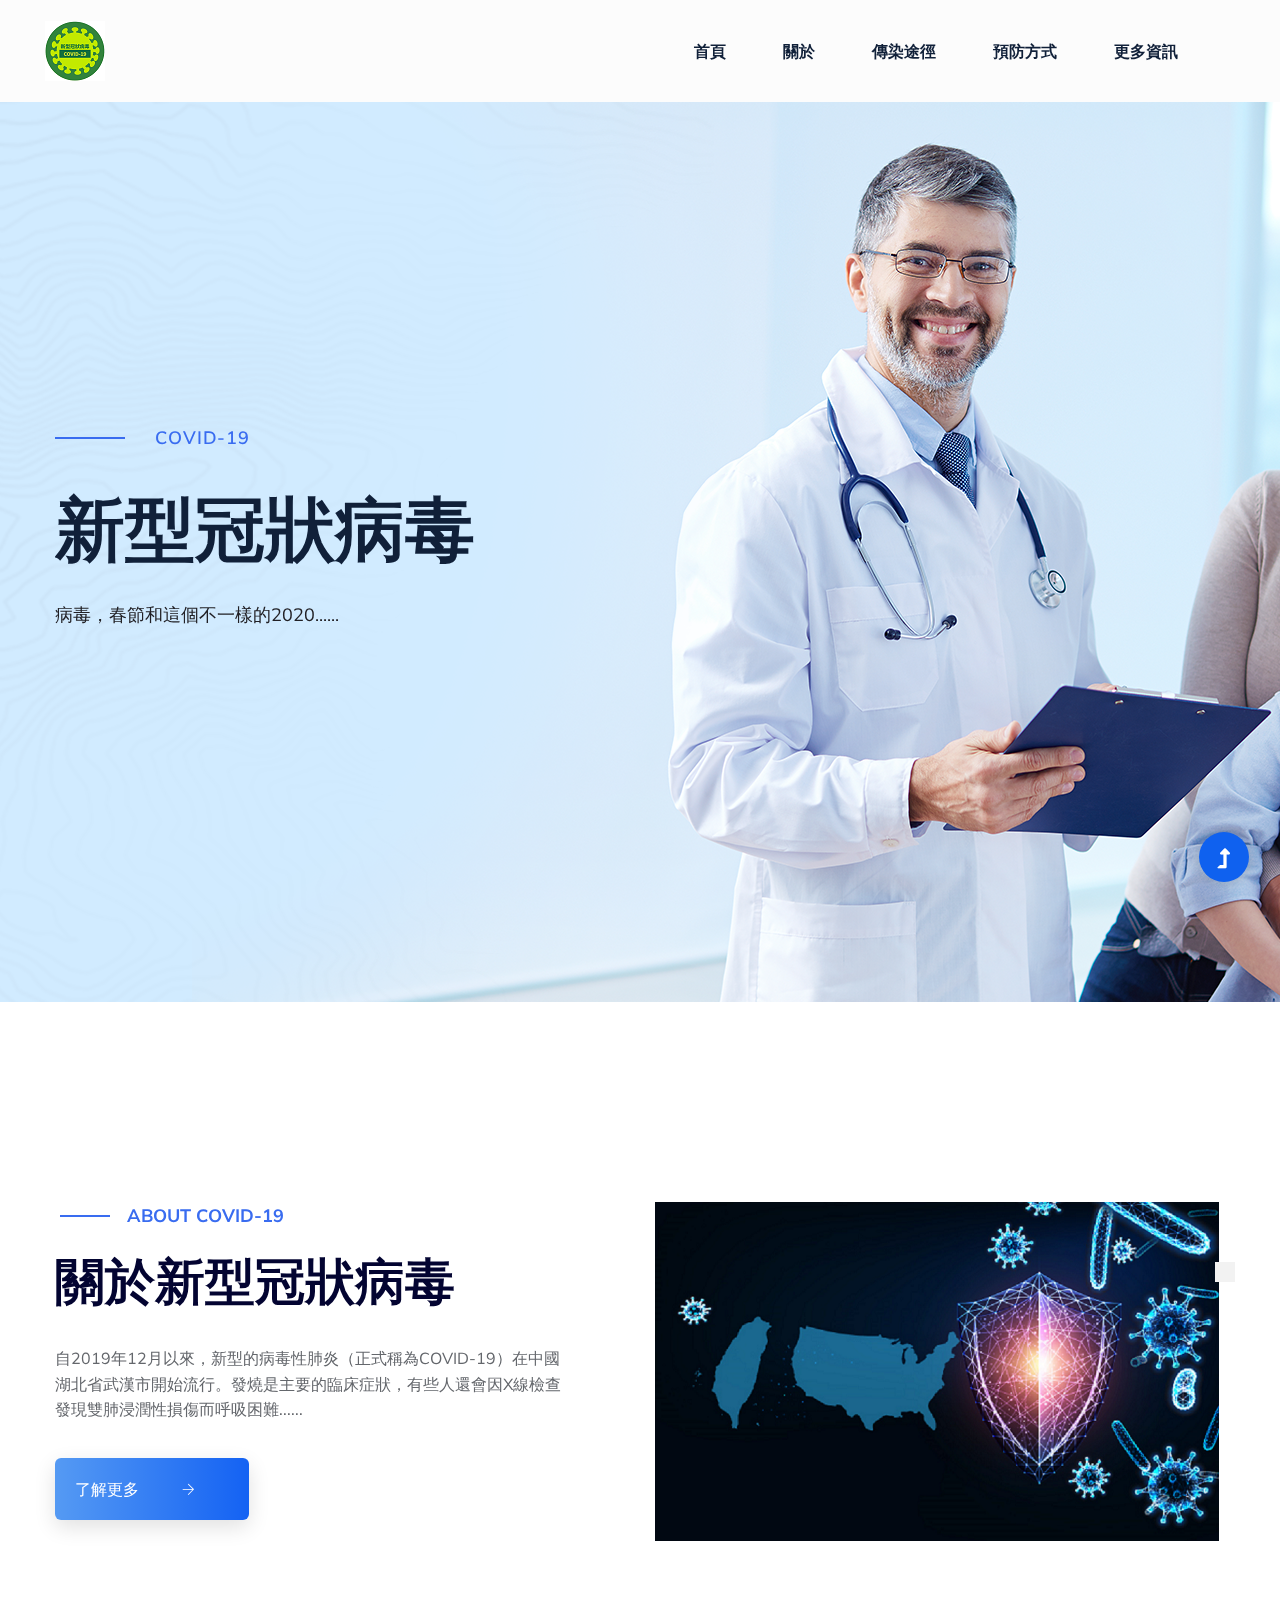
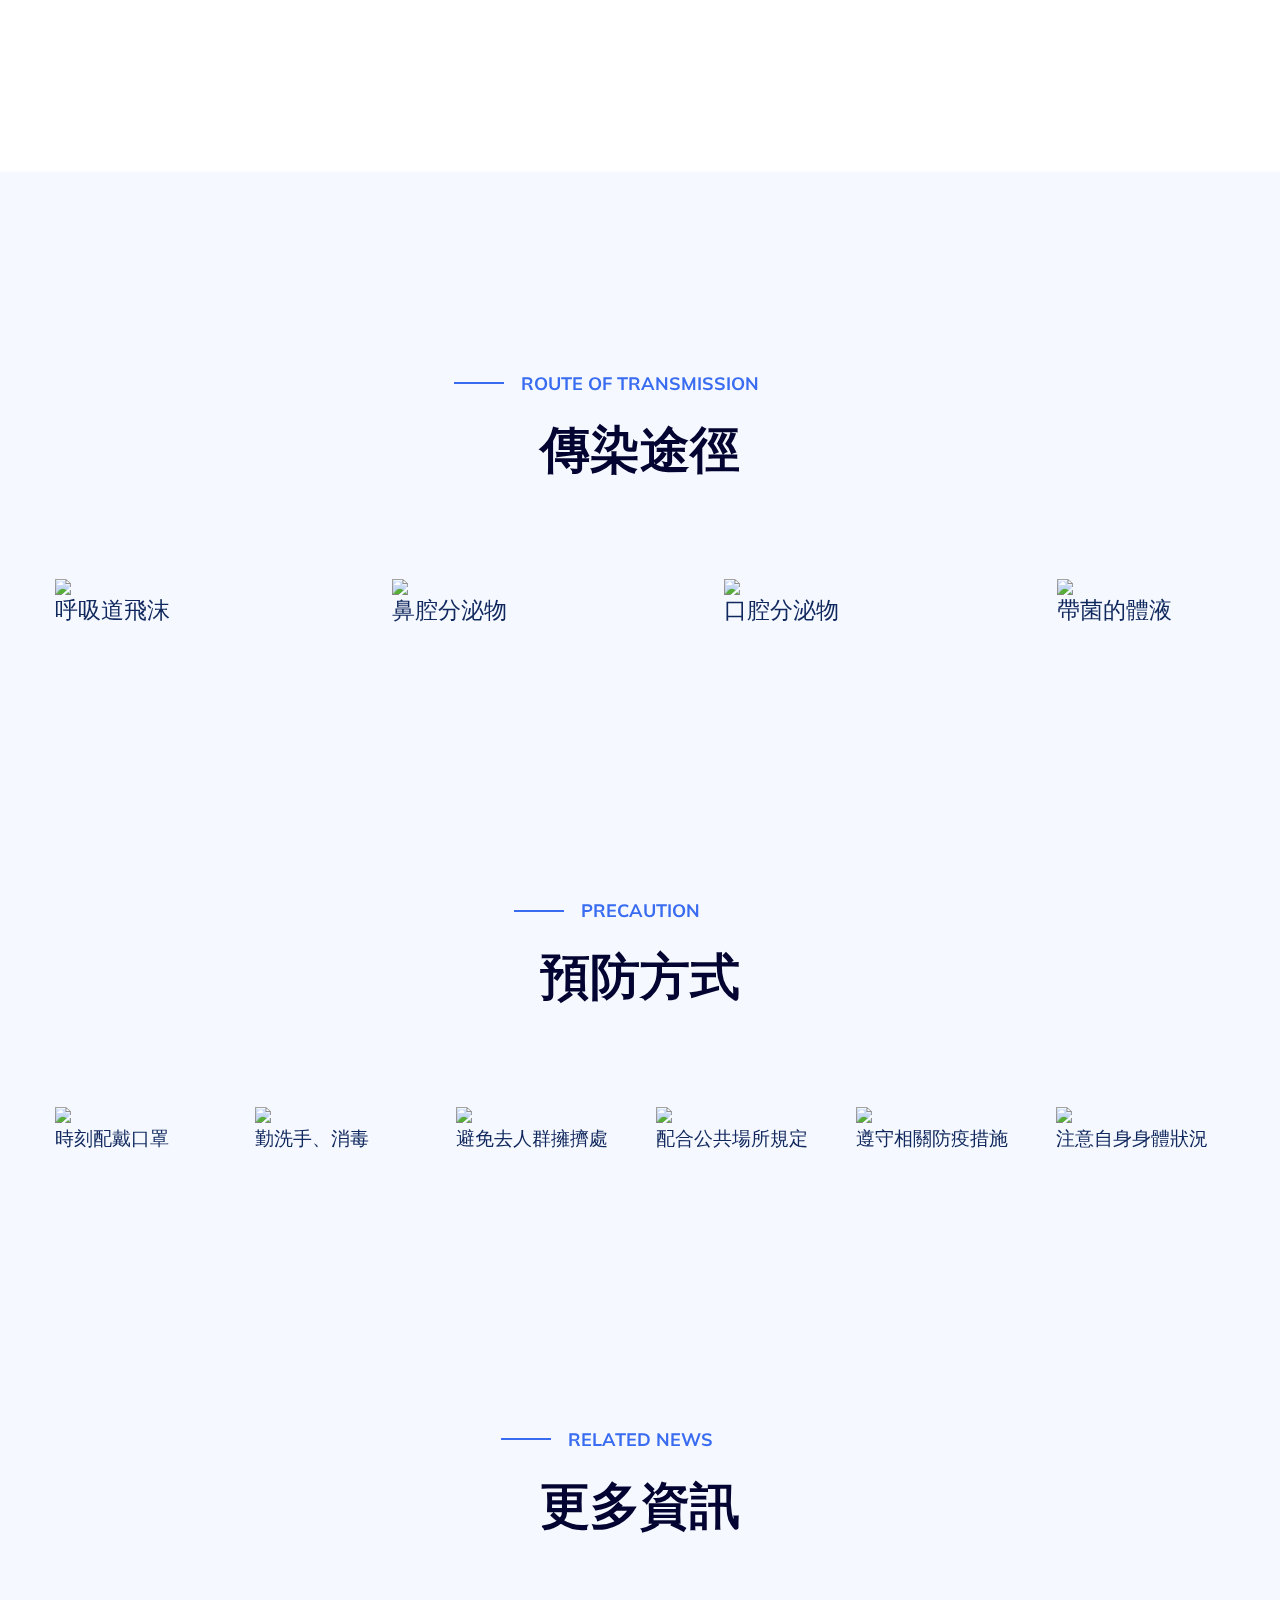
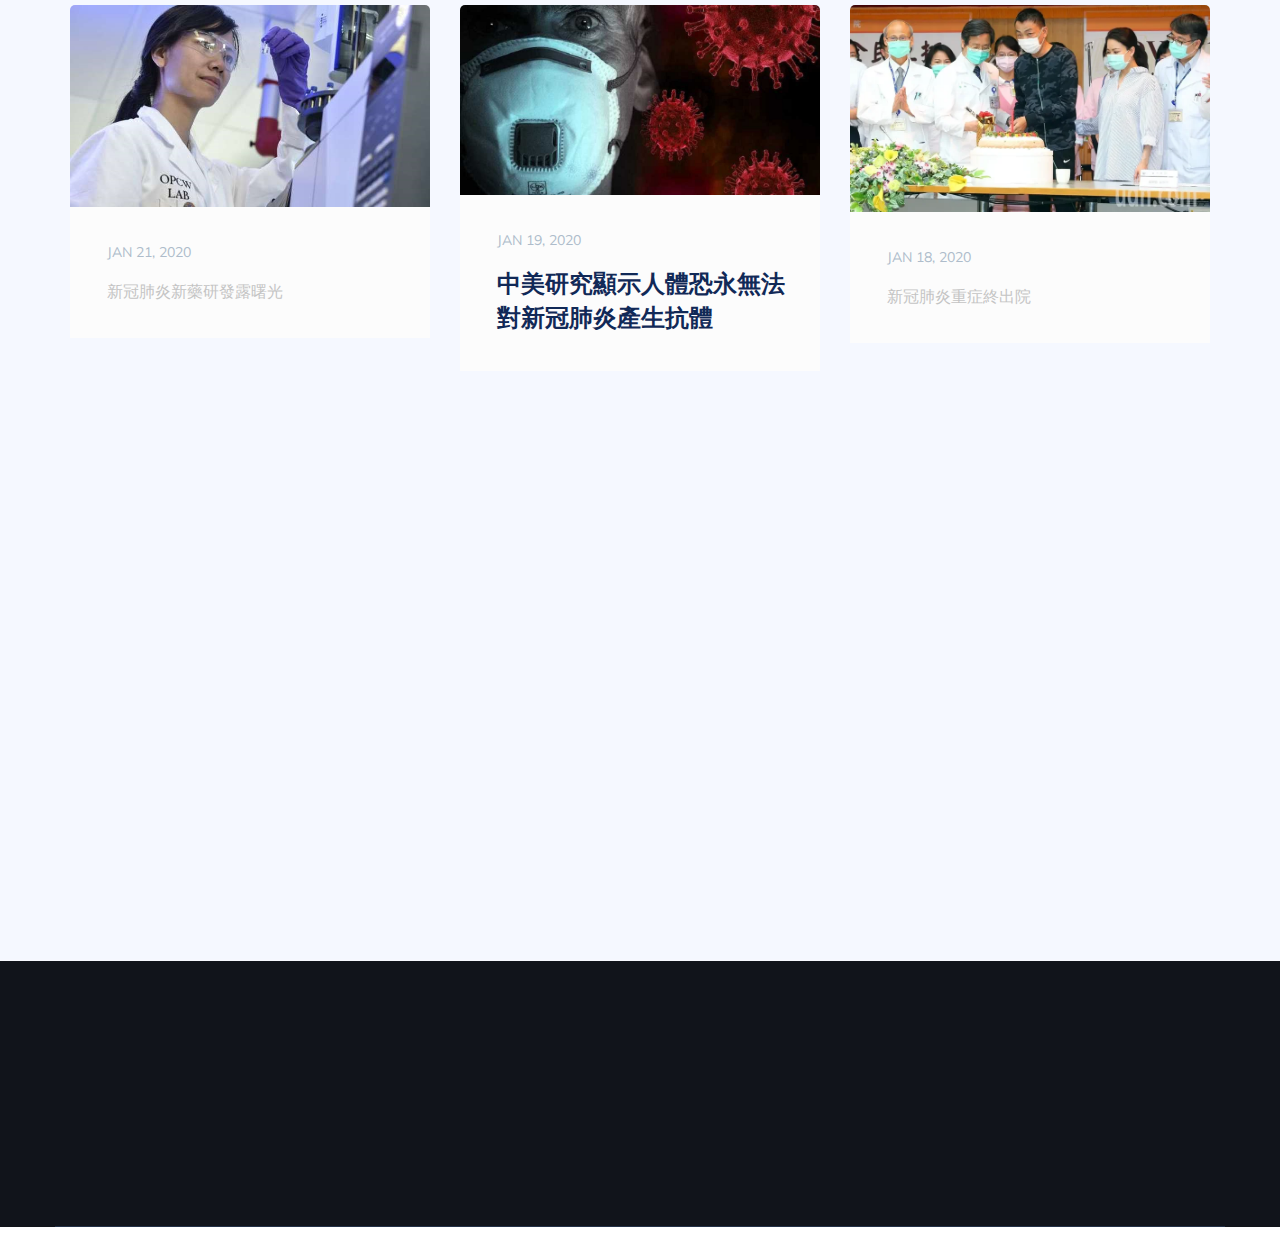
==== commit f6d8b688: "Update index.html" ====
--- a/index.html
+++ b/index.html
@@ -336,8 +336,8 @@
                             <div class="date-info">
                                 <p>JAN 21, 2020</p>
                             </div>
-                            <h4><a href="blog_details.html">新冠肺炎新藥研發露曙光</a></h4>
-                            <a href="https://news.cnyes.com/news/id/4496113" class="read-more1">查看新聞</a>
+                            <h4><a href="https://news.cnyes.com/news/id/4496113" class="read-more1">新冠肺炎新藥研發露曙光</a></h4>
+                           
                         </div>
                     </div>
                 </div>
@@ -350,8 +350,8 @@
                             <div class="date-info">
                                 <p>JAN 19, 2020</p>
                             </div>
-                            <h4><a href="blog_details.html">中美研究顯示人體恐永無法對新冠肺炎產生抗體</a></h4>
-                            <a href="https://www.ctwant.com/article/57492">查看新聞</a>
+                            <h4><a href="https://www.ctwant.com/article/57492">中美研究顯示人體恐永無法對新冠肺炎產生抗體</a></h4>
+                           
                         </div>
                     </div>
                 </div>
@@ -364,8 +364,8 @@
                             <div class="date-info">
                                 <p>JAN 18, 2020</p>
                             </div>
-                            <h4><a href="blog_details.html">新冠肺炎重症終出院</a></h4>
-                            <a href="https://udn.com/news/story/120940/4643596" class="read-more1">查看新聞</a>
+                            <h4><a href="https://udn.com/news/story/120940/4643596" class="read-more1">新冠肺炎重症終出院</a></h4>
+                            
                         </div>
                     </div>
                 </div>
--- a/assets/css/style.css
+++ b/assets/css/style.css
@@ -1 +1,1783 @@
-@import url("https://fonts.googleapis.com/css?family=Muli:300,400,500,600,700,800,900&display=swap");.white-bg{background:#ffffff}.gray-bg{background:#f5f5f5}.gray-bg{background:#f7f7fd}.white-bg{background:#fff}.black-bg{background:#16161a}.theme-bg{background:#0f61ef}.brand-bg{background:#f1f4fa}.testimonial-bg{background:#f9fafc}.white-color{color:#fff}.black-color{color:#16161a}.theme-color{color:#0f61ef}.boxed-btn{background:#fff;color:#0f61ef !important;display:inline-block;padding:18px 44px;font-family:"Muli",sans-serif;font-size:14px;font-weight:400;border:0;border:1px solid #0f61ef;letter-spacing:3px;text-align:center;color:#0f61ef;text-transform:uppercase;cursor:pointer}.boxed-btn:hover{background:#0f61ef;color:#fff !important;border:1px solid #0f61ef}.boxed-btn:focus{outline:none}.boxed-btn.large-width{width:220px}[data-overlay]{position:relative;background-size:cover;background-repeat:no-repeat;background-position:center center}[data-overlay]::before{position:absolute;left:0;top:0;right:0;bottom:0;content:""}[data-opacity="1"]::before{opacity:0.1}[data-opacity="2"]::before{opacity:0.2}[data-opacity="3"]::before{opacity:0.3}[data-opacity="4"]::before{opacity:0.4}[data-opacity="5"]::before{opacity:0.5}[data-opacity="6"]::before{opacity:0.6}[data-opacity="7"]::before{opacity:0.7}[data-opacity="8"]::before{opacity:0.8}[data-opacity="9"]::before{opacity:0.9}body{font-family:"Muli",sans-serif;font-weight:normal;font-style:normal}h1,h2,h3,h4,h5,h6{font-family:"Muli",sans-serif;color:#030431;margin-top:0px;font-style:normal;font-weight:500;text-transform:normal}p{font-family:"Muli",sans-serif;color:#10285d;font-size:16px;line-height:30px;margin-bottom:15px;font-weight:normal}.bg-img-1{background-image:url(../img/slider/slider-img-1.jpg)}.bg-img-2{background-image:url(../img/background-img/bg-img-2.jpg)}.cta-bg-1{background-image:url(../img/background-img/bg-img-3.jpg)}.img{max-width:100%;-webkit-transition:.3s;-moz-transition:.3s;-o-transition:.3s;transition:.3s}.f-left{float:left}.f-right{float:right}.fix{overflow:hidden}.clear{clear:both}a,.button{-webkit-transition:.3s;-moz-transition:.3s;-o-transition:.3s;transition:.3s}a:focus,.button:focus{text-decoration:none;outline:none}a{color:#635c5c}a:hover{color:#fff}a:focus,a:hover,.portfolio-cat a:hover,.footer -menu li a:hover{text-decoration:none}a,button{color:#fff;outline:medium none}button:focus,input:focus,input:focus,textarea,textarea:focus{outline:0}.uppercase{text-transform:uppercase}input:focus::-moz-placeholder{opacity:0;-webkit-transition:.4s;-o-transition:.4s;transition:.4s}.capitalize{text-transform:capitalize}h1 a,h2 a,h3 a,h4 a,h5 a,h6 a{color:inherit}ul{margin:0px;padding:0px}li{list-style:none}hr{border-bottom:1px solid #eceff8;border-top:0 none;margin:30px 0;padding:0}.theme-overlay{position:relative}.theme-overlay::before{background:#1696e7 none repeat scroll 0 0;content:"";height:100%;left:0;opacity:0.6;position:absolute;top:0;width:100%}.overlay{position:relative;z-index:0}.overlay::before{position:absolute;content:"";top:0;left:0;width:100%;height:100%;z-index:-1}.overlay2{position:relative;z-index:0}.overlay2::before{position:absolute;content:"";background-color:#2E2200;top:0;left:0;width:100%;height:100%;z-index:-1;opacity:0.5}.section-padding{padding-top:120px;padding-bottom:120px}.separator{border-top:1px solid #f2f2f2}.mb-90{margin-bottom:90px}@media (max-width: 767px){.mb-90{margin-bottom:30px}}@media (min-width: 768px) and (max-width: 991px){.mb-90{margin-bottom:45px}}.owl-carousel .owl-nav div{background:rgba(255,255,255,0.8) none repeat scroll 0 0;height:40px;left:20px;line-height:40px;font-size:22px;color:#646464;opacity:1;visibility:visible;position:absolute;text-align:center;top:50%;transform:translateY(-50%);transition:all 0.3s ease 0s;width:40px}.owl-carousel .owl-nav div.owl-next{left:auto;right:-30px}.owl-carousel .owl-nav div.owl-next i{position:relative;right:0;top:1px}.owl-carousel .owl-nav div.owl-prev i{position:relative;right:1px;top:0px}.owl-carousel:hover .owl-nav div{opacity:1;visibility:visible}.owl-carousel:hover .owl-nav div:hover{color:#fff;background:#ff3500}.btn{border:none;padding:18px 58px 18px 19px;text-transform:capitalize;border-radius:6px;cursor:pointer;color:#fff;display:inline-block;font-size:16px;background-size:200%;transition:0.6s;box-shadow:0px 7px 21px 0px rgba(0,0,0,0.12);background-image:linear-gradient(to left, #559af3, #1462f3, #559af3)}.btn i{color:#ffffff;font-size:13px;font-weight:500;position:relative;left:26px;-webkit-transition:.4s;-moz-transition:.4s;-o-transition:.4s;transition:.4s}.btn:hover i{left:30px}.btn:hover{background-position:right}.btn.focus,.btn:focus{outline:0;box-shadow:none}.about-btn{padding:19px 97px 19px 20px}.about-btn i{left:43px;-webkit-transition:.4s;-moz-transition:.4s;-o-transition:.4s;transition:.4s}.about-btn:hover i{left:46px}.about-btn2{padding:19px 97px 19px 20px;border:none;display:inline-block;text-transform:capitalize;border-radius:6px;cursor:pointer;color:#fff;font-size:16px;background-size:200%;transition:0.6s;box-shadow:0px 7px 21px 0px rgba(0,0,0,0.12);background-image:linear-gradient(to left, #9ea0af, #7a7c8a, #9ea0af)}.about-btn2 i{color:#ffffff;font-size:13px;font-weight:500;position:relative;left:43px;-webkit-transition:.4s;-moz-transition:.4s;-o-transition:.4s;transition:.4s}.about-btn2:hover i{left:46px}.dep-btn{background:#fff;color:#000;padding:20px 69px 20px 23px;display:inline-block;text-transform:capitalize;cursor:pointer;font-size:16px;border-radius:0px}.dep-btn i{color:#000;font-size:13px;font-weight:500;position:relative;left:43px}.dep-btn:hover{color:#000}.header-btn{padding:18px 38px}.hero-btn{padding:18px 63px 18px 21px}.white-btn{padding:30px 39px;background:#fff;color:#331391 !important}.black-btn{padding:14px 35px;background:#000}.black-btn::before{background:#331391}.submit-btn2{background:#ec5b53;width:100%;height:60px;padding:10px 20px;border:0;color:#fff;text-transform:capitalize;cursor:pointer;font-size:16px;border-radius:0px}.white-btn{background:#fff;color:#000}.white-btn::before{background:#000;color:#fff}.border-btn{border:1px solid #ff5600;color:#464d65;background:none;border-radius:5px;text-transform:capitalize;padding:19px 47px;-moz-user-select:none;cursor:pointer;display:inline-block;font-size:14px;font-weight:500;letter-spacing:1px;margin-bottom:0;position:relative;transition:color 0.4s linear;position:relative;overflow:hidden;margin:0}@media (max-width: 575px){.border-btn{display:none}}.border-btn::before{border:1px solid transparent;content:"";position:absolute;left:0;top:0;width:101%;height:101%;background:#0f61ef;z-index:-1;transition:transform 0.5s;transition-timing-function:ease;transform-origin:0 0;transition-timing-function:cubic-bezier(0.5, 1.6, 0.4, 0.7);transform:scaleY(0);border-radius:0}.border-btn:hover::before{transform:scaleY(1);border:1px solid transparent}.breadcrumb>.active{color:#888}#scrollUp,#back-top{background:#0f61ef;height:50px;width:50px;right:31px;bottom:18px;position:fixed;color:#fff;font-size:20px;text-align:center;border-radius:50%;line-height:48px;border:2px solid transparent;box-shadow:0 0 10px 3px rgba(108,98,98,0.2)}@media (max-width: 575px){#scrollUp,#back-top{right:16px}}#scrollUp a i,#back-top a i{display:block;line-height:50px}#scrollUp:hover{color:#fff}.sticky-bar{left:0;margin:auto;position:fixed;top:0;width:100%;-webkit-box-shadow:0 10px 15px rgba(25,25,25,0.1);box-shadow:0 10px 15px rgba(25,25,25,0.1);z-index:9999;-webkit-animation:300ms ease-in-out 0s normal none 1 running fadeInDown;animation:300ms ease-in-out 0s normal none 1 running fadeInDown;-webkit-box-shadow:0 10px 15px rgba(25,25,25,0.1);background:#fff}.mt-5{margin-top:5px}.mt-10{margin-top:10px}.mt-15{margin-top:15px}.mt-20{margin-top:20px}.mt-25{margin-top:25px}.mt-30{margin-top:30px}.mt-35{margin-top:35px}.mt-40{margin-top:40px}.mt-45{margin-top:45px}.mt-50{margin-top:50px}.mt-55{margin-top:55px}.mt-60{margin-top:60px}.mt-65{margin-top:65px}.mt-70{margin-top:70px}.mt-75{margin-top:75px}.mt-80{margin-top:80px}.mt-85{margin-top:85px}.mt-90{margin-top:90px}.mt-95{margin-top:95px}.mt-100{margin-top:100px}.mt-105{margin-top:105px}.mt-110{margin-top:110px}.mt-115{margin-top:115px}.mt-120{margin-top:120px}.mt-125{margin-top:125px}.mt-130{margin-top:130px}.mt-135{margin-top:135px}.mt-140{margin-top:140px}.mt-145{margin-top:145px}.mt-150{margin-top:150px}.mt-155{margin-top:155px}.mt-160{margin-top:160px}.mt-165{margin-top:165px}.mt-170{margin-top:170px}.mt-175{margin-top:175px}.mt-180{margin-top:180px}.mt-185{margin-top:185px}.mt-190{margin-top:190px}.mt-195{margin-top:195px}.mt-200{margin-top:200px}.mb-5{margin-bottom:5px}.mb-10{margin-bottom:10px}.mb-15{margin-bottom:15px}.mb-20{margin-bottom:20px}.mb-25{margin-bottom:25px}.mb-30{margin-bottom:30px}.mb-35{margin-bottom:35px}.mb-40{margin-bottom:40px}.mb-45{margin-bottom:45px}.mb-50{margin-bottom:50px}.mb-55{margin-bottom:55px}.mb-60{margin-bottom:60px}.mb-65{margin-bottom:65px}.mb-70{margin-bottom:70px}.mb-75{margin-bottom:75px}.mb-80{margin-bottom:80px}.mb-85{margin-bottom:85px}.mb-90{margin-bottom:90px}.mb-95{margin-bottom:95px}.mb-100{margin-bottom:100px}.mb-105{margin-bottom:105px}.mb-110{margin-bottom:110px}.mb-115{margin-bottom:115px}.mb-120{margin-bottom:120px}.mb-125{margin-bottom:125px}.mb-130{margin-bottom:130px}.mb-135{margin-bottom:135px}.mb-140{margin-bottom:140px}.mb-145{margin-bottom:145px}.mb-150{margin-bottom:150px}.mb-155{margin-bottom:155px}.mb-160{margin-bottom:160px}.mb-165{margin-bottom:165px}.mb-170{margin-bottom:170px}.mb-175{margin-bottom:175px}.mb-180{margin-bottom:180px}.mb-185{margin-bottom:185px}.mb-190{margin-bottom:190px}.mb-195{margin-bottom:195px}.mb-200{margin-bottom:200px}.ml-5{margin-left:5px}.ml-10{margin-left:10px}.ml-15{margin-left:15px}.ml-20{margin-left:20px}.ml-25{margin-left:25px}.ml-30{margin-left:30px}.ml-35{margin-left:35px}.ml-40{margin-left:40px}.ml-45{margin-left:45px}.ml-50{margin-left:50px}.ml-55{margin-left:55px}.ml-60{margin-left:60px}.ml-65{margin-left:65px}.ml-70{margin-left:70px}.ml-75{margin-left:75px}.ml-80{margin-left:80px}.ml-85{margin-left:85px}.ml-90{margin-left:90px}.ml-95{margin-left:95px}.ml-100{margin-left:100px}.ml-105{margin-left:105px}.ml-110{margin-left:110px}.ml-115{margin-left:115px}.ml-120{margin-left:120px}.ml-125{margin-left:125px}.ml-130{margin-left:130px}.ml-135{margin-left:135px}.ml-140{margin-left:140px}.ml-145{margin-left:145px}.ml-150{margin-left:150px}.ml-155{margin-left:155px}.ml-160{margin-left:160px}.ml-165{margin-left:165px}.ml-170{margin-left:170px}.ml-175{margin-left:175px}.ml-180{margin-left:180px}.ml-185{margin-left:185px}.ml-190{margin-left:190px}.ml-195{margin-left:195px}.ml-200{margin-left:200px}.mr-5{margin-right:5px}.mr-10{margin-right:10px}.mr-15{margin-right:15px}.mr-20{margin-right:20px}.mr-25{margin-right:25px}.mr-30{margin-right:30px}.mr-35{margin-right:35px}.mr-40{margin-right:40px}.mr-45{margin-right:45px}.mr-50{margin-right:50px}.mr-55{margin-right:55px}.mr-60{margin-right:60px}.mr-65{margin-right:65px}.mr-70{margin-right:70px}.mr-75{margin-right:75px}.mr-80{margin-right:80px}.mr-85{margin-right:85px}.mr-90{margin-right:90px}.mr-95{margin-right:95px}.mr-100{margin-right:100px}.mr-105{margin-right:105px}.mr-110{margin-right:110px}.mr-115{margin-right:115px}.mr-120{margin-right:120px}.mr-125{margin-right:125px}.mr-130{margin-right:130px}.mr-135{margin-right:135px}.mr-140{margin-right:140px}.mr-145{margin-right:145px}.mr-150{margin-right:150px}.mr-155{margin-right:155px}.mr-160{margin-right:160px}.mr-165{margin-right:165px}.mr-170{margin-right:170px}.mr-175{margin-right:175px}.mr-180{margin-right:180px}.mr-185{margin-right:185px}.mr-190{margin-right:190px}.mr-195{margin-right:195px}.mr-200{margin-right:200px}.pt-5{padding-top:5px}.pt-10{padding-top:10px}.pt-15{padding-top:15px}.pt-20{padding-top:20px}.pt-25{padding-top:25px}.pt-30{padding-top:30px}.pt-35{padding-top:35px}.pt-40{padding-top:40px}.pt-45{padding-top:45px}.pt-50{padding-top:50px}.pt-55{padding-top:55px}.pt-60{padding-top:60px}.pt-65{padding-top:65px}.pt-70{padding-top:70px}.pt-75{padding-top:75px}.pt-80{padding-top:80px}.pt-85{padding-top:85px}.pt-90{padding-top:90px}.pt-95{padding-top:95px}.pt-100{padding-top:100px}.pt-105{padding-top:105px}.pt-110{padding-top:110px}.pt-115{padding-top:115px}.pt-120{padding-top:120px}.pt-125{padding-top:125px}.pt-130{padding-top:130px}.pt-135{padding-top:135px}.pt-140{padding-top:140px}.pt-145{padding-top:145px}.pt-150{padding-top:150px}.pt-155{padding-top:155px}.pt-160{padding-top:160px}.pt-165{padding-top:165px}.pt-170{padding-top:170px}.pt-175{padding-top:175px}.pt-180{padding-top:180px}.pt-185{padding-top:185px}.pt-190{padding-top:190px}.pt-195{padding-top:195px}.pt-200{padding-top:200px}.pt-260{padding-top:260px}.pb-5{padding-bottom:5px}.pb-10{padding-bottom:10px}.pb-15{padding-bottom:15px}.pb-20{padding-bottom:20px}.pb-25{padding-bottom:25px}.pb-30{padding-bottom:30px}.pb-35{padding-bottom:35px}.pb-40{padding-bottom:40px}.pb-45{padding-bottom:45px}.pb-50{padding-bottom:50px}.pb-55{padding-bottom:55px}.pb-60{padding-bottom:60px}.pb-65{padding-bottom:65px}.pb-70{padding-bottom:70px}.pb-75{padding-bottom:75px}.pb-80{padding-bottom:80px}.pb-85{padding-bottom:85px}.pb-90{padding-bottom:90px}.pb-95{padding-bottom:95px}.pb-100{padding-bottom:100px}.pb-105{padding-bottom:105px}.pb-110{padding-bottom:110px}.pb-115{padding-bottom:115px}.pb-120{padding-bottom:120px}.pb-125{padding-bottom:125px}.pb-130{padding-bottom:130px}.pb-135{padding-bottom:135px}.pb-140{padding-bottom:140px}.pb-145{padding-bottom:145px}.pb-150{padding-bottom:150px}.pb-155{padding-bottom:155px}.pb-160{padding-bottom:160px}.pb-165{padding-bottom:165px}.pb-170{padding-bottom:170px}.pb-175{padding-bottom:175px}.pb-180{padding-bottom:180px}.pb-185{padding-bottom:185px}.pb-190{padding-bottom:190px}.pb-195{padding-bottom:195px}.pb-200{padding-bottom:200px}.pl-5{padding-left:5px}.pl-10{padding-left:10px}.pl-15{padding-left:15px}.pl-20{padding-left:20px}.pl-25{padding-left:25px}.pl-30{padding-left:30px}.pl-35{padding-left:35px}.pl-40{padding-left:40px}.pl-45{padding-left:45px}.pl-50{padding-left:50px}.pl-55{padding-left:55px}.pl-60{padding-left:60px}.pl-65{padding-left:65px}.pl-70{padding-left:70px}.pl-75{padding-left:75px}.pl-80{padding-left:80px}.pl-85{padding-left:85px}.pl-90{padding-left:90px}.pl-95{padding-left:95px}.pl-100{padding-left:100px}.pl-105{padding-left:105px}.pl-110{padding-left:110px}.pl-115{padding-left:115px}.pl-120{padding-left:120px}.pl-125{padding-left:125px}.pl-130{padding-left:130px}.pl-135{padding-left:135px}.pl-140{padding-left:140px}.pl-145{padding-left:145px}.pl-150{padding-left:150px}.pl-155{padding-left:155px}.pl-160{padding-left:160px}.pl-165{padding-left:165px}.pl-170{padding-left:170px}.pl-175{padding-left:175px}.pl-180{padding-left:180px}.pl-185{padding-left:185px}.pl-190{padding-left:190px}.pl-195{padding-left:195px}.pl-200{padding-left:200px}.pr-5{padding-right:5px}.pr-10{padding-right:10px}.pr-15{padding-right:15px}.pr-20{padding-right:20px}.pr-25{padding-right:25px}.pr-30{padding-right:30px}.pr-35{padding-right:35px}.pr-40{padding-right:40px}.pr-45{padding-right:45px}.pr-50{padding-right:50px}.pr-55{padding-right:55px}.pr-60{padding-right:60px}.pr-65{padding-right:65px}.pr-70{padding-right:70px}.pr-75{padding-right:75px}.pr-80{padding-right:80px}.pr-85{padding-right:85px}.pr-90{padding-right:90px}.pr-95{padding-right:95px}.pr-100{padding-right:100px}.pr-105{padding-right:105px}.pr-110{padding-right:110px}.pr-115{padding-right:115px}.pr-120{padding-right:120px}.pr-125{padding-right:125px}.pr-130{padding-right:130px}.pr-135{padding-right:135px}.pr-140{padding-right:140px}.pr-145{padding-right:145px}.pr-150{padding-right:150px}.pr-155{padding-right:155px}.pr-160{padding-right:160px}.pr-165{padding-right:165px}.pr-170{padding-right:170px}.pr-175{padding-right:175px}.pr-180{padding-right:180px}.pr-185{padding-right:185px}.pr-190{padding-right:190px}.pr-195{padding-right:195px}.pr-200{padding-right:200px}.bounce-animate{animation-name:float-bob;animation-duration:2s;animation-iteration-count:infinite;-moz-animation-name:float-bob;-moz-animation-duration:2s;-moz-animation-iteration-count:infinite;-moz-animation-timing-function:linear;-ms-animation-name:float-bob;-ms-animation-duration:2s;-ms-animation-iteration-count:infinite;-ms-animation-timing-function:linear;-o-animation-name:float-bob;-o-animation-duration:2s;-o-animation-iteration-count:infinite;-o-animation-timing-function:linear}@-webkit-keyframes float-bob{0%{-webkit-transform:translateY(-20px);transform:translateY(-20px)}50%{-webkit-transform:translateY(-10px);transform:translateY(-10px)}100%{-webkit-transform:translateY(-20px);transform:translateY(-20px)}}.heartbeat{animation:heartbeat 1s infinite alternate}@-webkit-keyframes heartbeat{to{-webkit-transform:scale(1.03);transform:scale(1.03)}}.rotateme{-webkit-animation-name:rotateme;animation-name:rotateme;-webkit-animation-duration:30s;animation-duration:30s;-webkit-animation-iteration-count:infinite;animation-iteration-count:infinite;-webkit-animation-timing-function:linear;animation-timing-function:linear}@keyframes rotateme{from{-webkit-transform:rotate(0deg);transform:rotate(0deg)}to{-webkit-transform:rotate(360deg);transform:rotate(360deg)}}@-webkit-keyframes rotateme{from{-webkit-transform:rotate(0deg)}to{-webkit-transform:rotate(360deg)}}.preloader{background-color:#f7f7f7;width:100%;height:100%;position:fixed;top:0;left:0;right:0;bottom:0;z-index:999999;-webkit-transition:.6s;-o-transition:.6s;transition:.6s;margin:0 auto}.preloader .preloader-circle{width:100px;height:100px;position:relative;border-style:solid;border-width:1px;border-top-color:#0f61ef;border-bottom-color:transparent;border-left-color:transparent;border-right-color:transparent;z-index:10;border-radius:50%;-webkit-box-shadow:0 1px 5px 0 rgba(35,181,185,0.15);box-shadow:0 1px 5px 0 rgba(35,181,185,0.15);background-color:#fff;-webkit-animation:zoom 2000ms infinite ease;animation:zoom 2000ms infinite ease;-webkit-transition:.6s;-o-transition:.6s;transition:.6s}.preloader .preloader-circle2{border-top-color:#0078ff}.preloader .preloader-img{position:absolute;top:50%;z-index:200;left:0;right:0;margin:0 auto;text-align:center;display:inline-block;-webkit-transform:translateY(-50%);-ms-transform:translateY(-50%);transform:translateY(-50%);padding-top:6px;-webkit-transition:.6s;-o-transition:.6s;transition:.6s}.preloader .preloader-img img{max-width:55px}.preloader .pere-text strong{font-weight:800;color:#dca73a;text-transform:uppercase}@-webkit-keyframes zoom{0%{-webkit-transform:rotate(0deg);transform:rotate(0deg);-webkit-transition:.6s;-o-transition:.6s;transition:.6s}100%{-webkit-transform:rotate(360deg);transform:rotate(360deg);-webkit-transition:.6s;-o-transition:.6s;transition:.6s}}@keyframes zoom{0%{-webkit-transform:rotate(0deg);transform:rotate(0deg);-webkit-transition:.6s;-o-transition:.6s;transition:.6s}100%{-webkit-transform:rotate(360deg);transform:rotate(360deg);-webkit-transition:.6s;-o-transition:.6s;transition:.6s}}.section-padding2{padding-top:200px;padding-bottom:200px}@media only screen and (min-width: 1200px) and (max-width: 1600px){.section-padding2{padding-top:200px;padding-bottom:200px}}@media only screen and (min-width: 992px) and (max-width: 1199px){.section-padding2{padding-top:200px;padding-bottom:200px}}@media only screen and (min-width: 768px) and (max-width: 991px){.section-padding2{padding-top:100px;padding-bottom:100px}}@media only screen and (min-width: 576px) and (max-width: 767px){.section-padding2{padding-top:70px;padding-bottom:70px}}@media (max-width: 575px){.section-padding2{padding-top:70px;padding-bottom:70px}}.pb-bottom{padding-bottom:200px}@media only screen and (min-width: 992px) and (max-width: 1199px){.pb-bottom{padding-bottom:200px}}@media only screen and (min-width: 768px) and (max-width: 991px){.pb-bottom{padding-bottom:50px}}@media only screen and (min-width: 576px) and (max-width: 767px){.pb-bottom{padding-bottom:10px}}@media (max-width: 575px){.pb-bottom{padding-bottom:10px}}.pb-top{padding-top:200px}@media only screen and (min-width: 768px) and (max-width: 991px){.pb-top{padding-top:70px}}@media only screen and (min-width: 576px) and (max-width: 767px){.pb-top{padding-top:70px}}@media (max-width: 575px){.pb-top{padding-top:70px}}.testimonial-padding{padding-top:190px;padding-bottom:170px}@media only screen and (min-width: 992px) and (max-width: 1199px){.testimonial-padding{padding-top:190px;padding-bottom:170px}}@media only screen and (min-width: 768px) and (max-width: 991px){.testimonial-padding{padding-top:70px;padding-bottom:60px}}@media only screen and (min-width: 576px) and (max-width: 767px){.testimonial-padding{padding-top:60px;padding-bottom:40px}}@media (max-width: 575px){.testimonial-padding{padding-top:60px;padding-bottom:40px}}.w-padding2{padding-top:130px;padding-bottom:125px}@media only screen and (min-width: 992px) and (max-width: 1199px){.w-padding2{padding-top:130px;padding-bottom:125px}}@media only screen and (min-width: 768px) and (max-width: 991px){.w-padding2{padding-top:100px;padding-bottom:100px}}@media only screen and (min-width: 576px) and (max-width: 767px){.w-padding2{padding-top:70px;padding-bottom:70px}}@media (max-width: 575px){.w-padding2{padding-top:70px;padding-bottom:70px}}.section-padding30{padding-top:195px;padding-bottom:180px}@media only screen and (min-width: 992px) and (max-width: 1199px){.section-padding30{padding-top:150px;padding-bottom:140px}}@media only screen and (min-width: 768px) and (max-width: 991px){.section-padding30{padding-top:100px;padding-bottom:70px}}@media only screen and (min-width: 576px) and (max-width: 767px){.section-padding30{padding-top:65px;padding-bottom:70px}}@media (max-width: 575px){.section-padding30{padding-top:65px;padding-bottom:70px}}.services-padding{padding-top:145px;padding-bottom:170px}@media only screen and (min-width: 992px) and (max-width: 1199px){.services-padding{padding-top:145px;padding-bottom:170px}}@media only screen and (min-width: 768px) and (max-width: 991px){.services-padding{padding-top:100px;padding-bottom:70px}}@media only screen and (min-width: 576px) and (max-width: 767px){.services-padding{padding-top:65px;padding-bottom:70px}}@media (max-width: 575px){.services-padding{padding-top:65px;padding-bottom:70px}}.section-paddingt30{padding-top:195px;padding-bottom:90px}@media only screen and (min-width: 992px) and (max-width: 1199px){.section-paddingt30{padding-top:150px;padding-bottom:90px}}@media only screen and (min-width: 768px) and (max-width: 991px){.section-paddingt30{padding-top:100px;padding-bottom:40px}}@media only screen and (min-width: 576px) and (max-width: 767px){.section-paddingt30{padding-top:65px;padding-bottom:10px}}@media (max-width: 575px){.section-paddingt30{padding-top:65px;padding-bottom:10px}}.section-padding3{padding-top:150px;padding-bottom:0}@media only screen and (min-width: 992px) and (max-width: 1199px){.section-padding3{padding-top:150px;padding-bottom:0}}@media only screen and (min-width: 768px) and (max-width: 991px){.section-padding3{padding-top:60px;padding-bottom:0}}@media only screen and (min-width: 576px) and (max-width: 767px){.section-padding3{padding-top:60px;padding-bottom:0}}@media (max-width: 575px){.section-padding3{padding-top:60px;padding-bottom:0}}.footer-padding{padding-top:150px;padding-bottom:50px}@media only screen and (min-width: 992px) and (max-width: 1199px){.footer-padding{padding-top:150px;padding-bottom:50px}}@media only screen and (min-width: 768px) and (max-width: 991px){.footer-padding{padding-top:100px;padding-bottom:50px}}@media only screen and (min-width: 576px) and (max-width: 767px){.footer-padding{padding-top:80px;padding-bottom:50px}}@media (max-width: 575px){.footer-padding{padding-top:80px;padding-bottom:50px}}@media (max-width: 575px){.section-tittle{margin-bottom:50px;text-align:left !important}}@media only screen and (min-width: 576px) and (max-width: 767px){.section-tittle{margin-bottom:50px}}.section-tittle span{font-size:18px;font-weight:700;margin-bottom:22px;color:#396cf0;text-transform:uppercase;display:inline-block;position:relative}@media (max-width: 575px){.section-tittle span{font-size:14px;padding-left:60px}}.section-tittle span::before{position:absolute;content:"";width:50px;height:2px;background:#396cf0;top:0;left:-67px;top:50%;transform:translateY(-50%)}@media (max-width: 575px){.section-tittle span::before{left:0px}}.section-tittle h2{font-size:50px;display:block;color:#030431;font-weight:800}@media only screen and (min-width: 576px) and (max-width: 767px){.section-tittle h2{font-size:31px;text-align:center}}@media (max-width: 575px){.section-tittle h2{text-align:left;font-size:27px}}.section-tittle2 span{margin-left:72px}@media (max-width: 575px){.section-tittle2 span{margin-left:0}}@media only screen and (min-width: 576px) and (max-width: 767px){.section-tittle2 h2{text-align:left}}@media (max-width: 575px){.section-tittle2 h2{text-align:left;font-size:27px}}.section-bg{background-size:cover;background-repeat:no-repeat;background-position:center center}.white-bg{background:#ffffff}.gray-bg{background:#f5f5f5}.gray-bg{background:#f7f7fd}.white-bg{background:#fff}.black-bg{background:#16161a}.theme-bg{background:#0f61ef}.brand-bg{background:#f1f4fa}.testimonial-bg{background:#f9fafc}.white-color{color:#fff}.black-color{color:#16161a}.theme-color{color:#0f61ef}.header-area .main-header{padding:0px 130px}@media only screen and (min-width: 1200px) and (max-width: 1600px){.header-area .main-header{padding:0px 30px}}@media only screen and (min-width: 992px) and (max-width: 1199px){.header-area .main-header{padding:0px 15px}}@media only screen and (min-width: 768px) and (max-width: 991px){.header-area .main-header{padding:22px 50px}}@media only screen and (min-width: 576px) and (max-width: 767px){.header-area .main-header{padding:22px 20px}}@media (max-width: 575px){.header-area .main-header{padding:22px 14px}}@media only screen and (min-width: 1200px) and (max-width: 1600px){.header-area .main-header .main-menu{margin-right:30px}}.header-area .main-header .main-menu ul li{display:inline-block;position:relative;z-index:1}.header-area .main-header .main-menu ul li a{color:#102039;font-weight:600;padding:39px 27px;display:block;font-size:16px;-webkit-transition:.3s;-moz-transition:.3s;-o-transition:.3s;transition:.3s;text-transform:capitalize;position:relative;font-family:"Muli",sans-serif}@media only screen and (min-width: 992px) and (max-width: 1199px){.header-area .main-header .main-menu ul li a{padding:39px 15px}}.header-area .main-header .main-menu ul li:hover>a{color:#0f61ef}.header-area .main-header .main-menu ul ul.submenu{position:absolute;width:170px;background:rgba(255,255,255,0.9);left:0;top:80%;visibility:hidden;opacity:0;box-shadow:0 0 10px 3px rgba(0,0,0,0.05);padding:17px 0;-webkit-transition:.3s;-moz-transition:.3s;-o-transition:.3s;transition:.3s}.header-area .main-header .main-menu ul ul.submenu>li{margin-left:7px;display:block}.header-area .main-header .main-menu ul ul.submenu>li>a{padding:6px 10px !important;font-size:16px;text-transform:capitalize;margin:0}.header-area .main-header .main-menu ul ul.submenu>li>a:hover{color:#0f61ef;background:none}.header-area .main-menu ul ul.submenu>li>a:hover{padding-left:13px !important}.header-area .main-menu ul>li:hover>ul.submenu{visibility:visible;opacity:1;top:100%}.header-transparent{position:absolute;top:0;right:0;left:0;z-index:9}.header-sticky.sticky-bar.sticky .main-menu ul li a{padding:20px 20px !important}@media only screen and (min-width: 768px) and (max-width: 991px){.header-sticky.sticky-bar.sticky{padding:15px 0px}}@media only screen and (min-width: 576px) and (max-width: 767px){.header-sticky.sticky-bar.sticky{padding:15px 0px}}@media (max-width: 575px){.header-sticky.sticky-bar.sticky{padding:15px 0px}}.mobile_menu{position:absolute;right:0px;width:100%;z-index:99}.mobile_menu .slicknav_menu{background:transparent;margin-top:0px !important}.mobile_menu .slicknav_menu .slicknav_btn{top:-36px}.mobile_menu .slicknav_menu .slicknav_btn .slicknav_icon-bar{background-color:#0f61ef !important}.mobile_menu .slicknav_menu .slicknav_nav{margin-top:15px !important}.mobile_menu .slicknav_menu .slicknav_nav a:hover{background:transparent;color:#0f61ef}.mobile_menu .slicknav_menu .slicknav_nav a{font-size:15px;padding:7px 10px}.mobile_menu .slicknav_menu .slicknav_nav .slicknav_item a{padding:0 !important}.slider-height{height:900px}@media only screen and (min-width: 992px) and (max-width: 1199px){.slider-height{height:700px}}@media only screen and (min-width: 768px) and (max-width: 991px){.slider-height{height:650px}}@media only screen and (min-width: 576px) and (max-width: 767px){.slider-height{height:600px}}@media (max-width: 575px){.slider-height{height:500px}}.slider-height2{height:450px;background-size:cover}@media only screen and (min-width: 768px) and (max-width: 991px){.slider-height2{height:350px}}@media only screen and (min-width: 576px) and (max-width: 767px){.slider-height2{height:260px}}@media (max-width: 575px){.slider-height2{height:260px}}.slider-area2{background-image:url(../img/hero/hero2.png);background-repeat:no-repeat;background-size:cover}.slider-area{margin-top:-1px;background-image:url(../img/hero/h1_hero.png);background-repeat:no-repeat;background-position:center center;background-size:cover}.slider-area .hero__caption{overflow:hidden}.slider-area .hero__caption span{font-size:18px;font-family:"Muli",sans-serif;font-weight:600;margin-bottom:35px;text-transform:uppercase;color:#396cf0;display:inline-block;position:relative;padding-left:100px;letter-spacing:0.05em}@media (max-width: 575px){.slider-area .hero__caption span{font-size:13px}}@media (max-width: 575px){.slider-area .hero__caption span{padding-left:69px}}.slider-area .hero__caption span::before{position:absolute;content:"";width:70px;height:2px;background:#396cf0;top:0;left:0px;top:50%;transform:translateY(-50%)}@media (max-width: 575px){.slider-area .hero__caption span::before{width:50px}}.slider-area .hero__caption h1{font-size:70px;font-weight:900;margin-bottom:14px;color:#102039;line-height:1.2;margin-bottom:30px;text-transform:uppercase}@media only screen and (min-width: 992px) and (max-width: 1199px){.slider-area .hero__caption h1{font-size:70px;line-height:1.2}}@media only screen and (min-width: 768px) and (max-width: 991px){.slider-area .hero__caption h1{font-size:50px;line-height:1.2}}@media only screen and (min-width: 576px) and (max-width: 767px){.slider-area .hero__caption h1{font-size:35px;line-height:1.4}}@media (max-width: 575px){.slider-area .hero__caption h1{font-size:29px;line-height:1.5}}.slider-area .hero__caption h1 strong{color:#0f61ee}.slider-area .hero__caption p{font-size:18px;color:#212025;font-family:"Muli",sans-serif;margin-bottom:50px;padding-right:35px}@media only screen and (min-width: 768px) and (max-width: 991px){.slider-area .hero__caption p{padding-right:13px}}@media only screen and (min-width: 576px) and (max-width: 767px){.slider-area .hero__caption p{padding-right:0px}}@media (max-width: 575px){.slider-area .hero__caption p{padding-right:0px;font-size:15px}}.hero-overly{position:relative;z-index:1}.hero-overly::before{position:absolute;content:"";background-color:rgba(1,10,28,0.3);width:100%;height:100%;left:0;top:0;bottom:0;right:0;z-index:-1;background-repeat:no-repeat}.header-transparent{position:absolute;top:0;right:0;left:0;z-index:9}.slider-area2 .hero-cap h2{color:#102039;font-size:50px;font-weight:800;text-transform:capitalize;line-height:1}@media only screen and (min-width: 576px) and (max-width: 767px){.slider-area2 .hero-cap h2{font-size:50px}}@media (max-width: 575px){.slider-area2 .hero-cap h2{font-size:35px}}@media (max-width: 575px){.about-area .about-caption{margin-bottom:35px}}.about-area .about-caption p{font-size:16px;color:#64676c;line-height:1.6;margin-bottom:35px;padding-right:50px}@media only screen and (min-width: 992px) and (max-width: 1199px){.about-area .about-caption p{padding-right:20px}}@media only screen and (min-width: 576px) and (max-width: 767px){.about-area .about-caption p{padding-right:0px}}@media (max-width: 575px){.about-area .about-caption p{padding-right:0px}}.about-area .about-caption ul{margin-bottom:75px}@media (max-width: 575px){.about-area .about-caption ul{margin-bottom:50px}}@media only screen and (min-width: 576px) and (max-width: 767px){.about-area .about-caption ul{margin-bottom:50px}}.about-area .about-caption ul li{color:#000;font-size:16px}.about-area .about-caption ul li span{color:#2d3092;font-size:30px;position:relative;top:4px;margin-right:14px}.about-area .about-img{position:relative}.about-area .about-img .about-font-img{position:absolute;z-index:0;left:0}@media only screen and (min-width: 992px) and (max-width: 1199px){.about-area .about-img .about-font-img img{width:106%}}@media (max-width: 575px){.about-area .about-img .about-font-img img{width:100%}}.about-area .about-img .about-back-img{position:absolute;top:60px;right:-180px;z-index:1}@media only screen and (min-width: 1200px) and (max-width: 1600px){.about-area .about-img .about-back-img{right:-10px}}@media only screen and (min-width: 992px) and (max-width: 1199px){.about-area .about-img .about-back-img{right:-19px}}.about-area .about-img .about-back-img img{border:10px solid #f2f2f2}@media (max-width: 575px){.about-area .about-img .about-back-img img{width:90%}}@media only screen and (min-width: 768px) and (max-width: 991px){.about-area .about-img .about-back-img{position:unset}}@media only screen and (min-width: 576px) and (max-width: 767px){.about-area .about-img .about-back-img{position:unset}}@media (max-width: 575px){.about-area .about-img .about-back-img{position:unset}}@media (max-width: 575px){.about-caption{margin-bottom:35px}}@media (max-width: 575px){.bg-height.pb-160{padding-bottom:100px}}.about-details .about-details-cap h4{font-size:30px;font-family:"Muli",sans-serif;font-weight:700;margin-bottom:30px;color:#000a2d;display:inline-block}.about-details .about-details-cap p{color:#464d65;font-size:16px}.department_area{background-image:url(../img/gallery/department.png);background-repeat:no-repeat;background-position:center center;background-size:cover}.department_area .row.custom_align{margin-bottom:60px}@media (max-width: 767px){.department_area .learn_more_btn{text-align:left !important;margin-top:30px}}.department_area .dept_main_info .dept_thumb img{width:100%}@media (min-width: 992px) and (max-width: 1200px){.department_area .dept_main_info .dept_thumb img{max-width:100%}}.department_area .dept_main_info .dept_info{background-image:-moz-linear-gradient(0deg, #24c0f1 0%, #4c9afe 100%);background-image:-webkit-linear-gradient(0deg, #24c0f1 0%, #4c9afe 100%);background-image:-ms-linear-gradient(0deg, #24c0f1 0%, #4c9afe 100%);padding:172px 103px 104px 111px}@media only screen and (min-width: 992px) and (max-width: 1199px){.department_area .dept_main_info .dept_info{padding:78px 103px 52px 111px}}@media only screen and (min-width: 768px) and (max-width: 991px){.department_area .dept_main_info .dept_info{padding:78px 103px 52px 111px}}@media only screen and (min-width: 576px) and (max-width: 767px){.department_area .dept_main_info .dept_info{padding:71px 18px 60px 23px}}@media (max-width: 575px){.department_area .dept_main_info .dept_info{padding:71px 18px 60px 23px}}.department_area .dept_main_info .dept_info h3{font-size:25px;line-height:35px;color:#fff;font-weight:600;font-family:"Muli",sans-serif}@media (max-width: 767px){.department_area .dept_main_info .dept_info h3{font-size:20px}}@media (min-width: 992px) and (max-width: 1200px){.department_area .dept_main_info .dept_info h3 br{display:none}}@media (max-width: 575px){.department_area .dept_main_info .dept_info h3 br{display:none}}.department_area .dept_main_info .dept_info p{margin-bottom:52px;margin-top:20px;color:#fff}@media (min-width: 992px) and (max-width: 1200px){.department_area .dept_main_info .dept_info p{margin-top:15px;margin-bottom:20px}}.department_area .depart_ment_tab .nav{justify-content:space-between}.department_area .depart_ment_tab .nav li{-webkit-box-flex:14.4%;-ms-flex:14.4% 0 0px;flex:14.4% 0 0;margin-bottom:30px}@media only screen and (min-width: 576px) and (max-width: 767px){.department_area .depart_ment_tab .nav li{-webkit-box-flex:42%;-ms-flex:42% 0 0px;flex:42% 0 0;margin:0 15px;margin-bottom:0 !important}.department_area .depart_ment_tab .nav li:last-child{margin-right:15}}@media (max-width: 575px){.department_area .depart_ment_tab .nav li{-webkit-box-flex:42%;-ms-flex:100% 0 0px;flex:100% 0 0;margin:0px;margin-bottom:0 !important}}@media (min-width: 768px) and (max-width: 991px){.department_area .depart_ment_tab .nav li{-webkit-box-flex:30%;-ms-flex:30% 0 0px;flex:30% 0 0;margin-bottom:0 !important}}@media (min-width: 992px) and (max-width: 1200px){.department_area .depart_ment_tab .nav li{-webkit-box-flex:15%;-ms-flex:15% 0 0px;flex:15% 0 0;margin-bottom:0 !important}}.department_area .depart_ment_tab .nav li a{background:#fff;margin-bottom:30px;padding:0;text-align:center;-webkit-border-radius:3px;-moz-border-radius:3px;border-radius:3px;display:-webkit-box;display:-ms-flexbox;display:flex;-webkit-box-orient:vertical;-webkit-box-direction:normal;-ms-flex-direction:column;flex-direction:column;padding:30px 0;-webkit-transition:.3s;-moz-transition:.3s;-o-transition:.3s;transition:.3s}@media only screen and (min-width: 576px) and (max-width: 767px){.department_area .depart_ment_tab .nav li a{-webkit-box-orient:horizontal;-webkit-box-direction:normal;-ms-flex-direction:row;flex-direction:row;-webkit-box-pack:center;-ms-flex-pack:center;justify-content:center;padding:25px 0 25px 0;-webkit-box-align:center;-ms-flex-align:center;align-items:center;margin-bottom:10px}}@media (max-width: 575px){.department_area .depart_ment_tab .nav li a{flex-direction:row;justify-content:center;padding:20px 0 20px 0;align-items:center;margin-bottom:10px}}.department_area .depart_ment_tab .nav li a i{font-size:50px;color:#3eadf8;line-height:1;margin-bottom:13px}@media (max-width: 767px){.department_area .depart_ment_tab .nav li a i{font-size:25px;margin-right:15px;margin-bottom:0}}.department_area .depart_ment_tab .nav li a h4{font-size:18px;font-weight:500;color:#296ea4;margin-bottom:0}@media (max-width: 767px){.department_area .depart_ment_tab .nav li a h4{margin-bottom:0}}@media (min-width: 992px) and (max-width: 1200px){.department_area .depart_ment_tab .nav li a h4{font-size:14px}}@media (min-width: 992px) and (max-width: 1200px){.department_area .depart_ment_tab .nav li a h4 br{display:none}}.department_area .depart_ment_tab .nav li a.active{background-image:-moz-linear-gradient(0deg, #24c0f1 0%, #4c9afe 100%);background-image:-webkit-linear-gradient(0deg, #24c0f1 0%, #4c9afe 100%);background-image:-ms-linear-gradient(0deg, #24c0f1 0%, #4c9afe 100%);color:#fff}.department_area .depart_ment_tab .nav li a.active i{color:#fff}.department_area .depart_ment_tab .nav li a.active h4{color:#fff}.department_area .depart_ment_tab .nav li:last-child{margin-right:0}@media (max-width: 767px){.department_area .depart_ment_tab .nav li:last-child{margin-right:15px}}.all-starups-area{display:flex;align-items:center}@media only screen and (min-width: 768px) and (max-width: 991px){.all-starups-area{display:block}}@media (max-width: 575px){.all-starups-area{display:block}}@media only screen and (min-width: 576px) and (max-width: 767px){.all-starups-area{display:block}}.all-starups-area .starups{display:flex;align-items:center;width:50%;padding:0 9%;background-image:url(../img/gallery/section_bg01.png);background-size:cover;background-repeat:no-repeat;justify-content:center;height:700px}@media only screen and (min-width: 1200px) and (max-width: 1600px){.all-starups-area .starups{padding-right:35px}}@media only screen and (min-width: 576px) and (max-width: 767px){.all-starups-area .starups{padding:0 30px}}@media (max-width: 575px){.all-starups-area .starups{padding:0 30px}}@media only screen and (min-width: 768px) and (max-width: 991px){.all-starups-area .starups{width:100%;height:500px}}@media (max-width: 575px){.all-starups-area .starups{width:100%;height:400px}}@media only screen and (min-width: 576px) and (max-width: 767px){.all-starups-area .starups{width:100%;height:400px}}.all-starups-area .starups .starups-details{padding-right:117px}@media only screen and (min-width: 1200px) and (max-width: 1600px){.all-starups-area .starups .starups-details{padding-right:0px}}@media only screen and (min-width: 992px) and (max-width: 1199px){.all-starups-area .starups .starups-details{padding-right:30px}}@media only screen and (min-width: 768px) and (max-width: 991px){.all-starups-area .starups .starups-details{padding-right:0px}}@media only screen and (min-width: 576px) and (max-width: 767px){.all-starups-area .starups .starups-details{padding-right:0px;margin-top:40px}}@media (max-width: 575px){.all-starups-area .starups .starups-details{padding-right:0px;margin-top:40px}}.all-starups-area .starups .starups-details span{margin-bottom:22px;display:block;color:#9fabbe}.all-starups-area .starups .starups-details h3{font-size:35px;display:block;color:#fff;font-weight:700;margin-bottom:53px}@media (max-width: 575px){.all-starups-area .starups .starups-details h3{font-size:21px}}@media only screen and (min-width: 576px) and (max-width: 767px){.all-starups-area .starups .starups-details h3{font-size:28px}}@media only screen and (min-width: 992px) and (max-width: 1199px){.all-starups-area .starups .starups-details h3{font-size:28px}}@media only screen and (min-width: 768px) and (max-width: 991px){.all-starups-area .starups .starups-details h3{font-size:43px}}.all-starups-area .starups .starups-details p{color:#9fabbe}@media (max-width: 575px){.all-starups-area .starups .starups-details p{font-size:15px}}@media only screen and (min-width: 768px) and (max-width: 991px){.all-starups-area .starups .starups-details p{font-size:13px}}.all-starups-area .starups .starups-details .starups-list ul{display:flex;margin-bottom:18px}.all-starups-area .starups .starups-details .starups-list ul li svg{position:relative;top:4px}.all-starups-area .starups .starups-details .starups-list ul li p{padding-left:20px;color:#9fabbe}@media only screen and (min-width: 576px) and (max-width: 767px){.all-starups-area .starups .starups-details .starups-list ul li p{padding-left:9px}}@media (max-width: 575px){.all-starups-area .starups .starups-details .starups-list ul li p{padding-left:9px}}.all-starups-area .starups-img{width:50%;background-image:url(../img/gallery/startup.png);background-size:100%;background-size:cover;background-repeat:no-repeat;background-position:left top;height:700px}@media (max-width: 575px){.all-starups-area .starups-img{width:100%;height:500px}}@media only screen and (min-width: 576px) and (max-width: 767px){.all-starups-area .starups-img{width:100%;height:500px}}@media only screen and (min-width: 768px) and (max-width: 991px){.all-starups-area .starups-img{width:100%;height:400px}}.contact-form-main{position:relative}.contact-form-main .from-left{position:absolute;top:0;left:0;width:46%}.contact-form-main .from-left img{width:100%;height:837px}.contact-form-main .form-tittle{padding:111px 51px 0px 67px}@media (max-width: 575px){.contact-form-main .form-tittle{padding:50px 10px 0px 10px}}.contact-form-main .form-wrapper{background:#f7fdff}.contact-form-main #contact-form{padding:61px 51px 115px 69px;position:relative}@media (max-width: 575px){.contact-form-main #contact-form{padding:13px 25px 76px 25px}}@media only screen and (min-width: 576px) and (max-width: 767px){.contact-form-main #contact-form{padding:13px 25px 76px 25px}}.contact-form-main #contact-form input{background:none;height:60px;width:100%;padding:10px 25px;padding-right:30px;border:0;color:#112957;font-weight:500;text-transform:capitalize;border-radius:0px;border-bottom:2px solid #e9f0f4}.contact-form-main #contact-form input::-moz-placeholder{color:#112957;font-size:16px;font-weight:300;transition:.4s}.contact-form-main #contact-form input:focus::-webkit-input-placeholder{opacity:0;-webkit-transition:.4s;-o-transition:.4s;transition:.4s}.contact-form-main #contact-form input .list{width:100%;border-radius:0}.contact-form-main #contact-form .nice-select{background:none;height:60px;width:100%;border:0;color:#112957;font-weight:300;font-size:16px;text-transform:capitalize;padding-top:10px;border-radius:0px;border-bottom:2px solid #e9f0f4}.contact-form-main #contact-form .nice-select::after{border-bottom:2px solid #a3a3a3;border-right:2px solid #a3a3a3;height:7px;right:41px;width:7px}.contact-form-main #contact-form .nice-select.open .list{width:100%;border-radius:0}.contact-form-main #contact-form .nice-select .option{color:#a3a3a3}.contact-form-main #contact-form textarea{color:#112957;background:none;font-weight:500;letter-spacing:2px;text-transform:capitalize;height:130px;width:100%;padding:30px 21px;border:0;border-radius:0px;border-bottom:2px solid #e9f0f4}@media only screen and (min-width: 768px) and (max-width: 991px){.contact-form-main #contact-form textarea{padding:30px 42px}}@media only screen and (min-width: 576px) and (max-width: 767px){.contact-form-main #contact-form textarea{padding:30px 24px}}@media (max-width: 575px){.contact-form-main #contact-form textarea{padding:30px 25px}}.contact-form-main #contact-form textarea::placeholder{color:#112957;font-size:16px;font-weight:300;transition:.4s}.contact{border:1px solid #eaedff;padding:40px 10px}.contact i{background:#8fb569;font-size:40px;height:150px;width:150px;color:#ffffff;border-radius:50%;line-height:135px;border:10px solid #fff;-webkit-box-shadow:0px 16px 32px 0px rgba(206,226,255,0.4);box-shadow:0px 16px 32px 0px rgba(206,226,255,0.4);margin-bottom:30px}.contact h3{font-size:26px;margin-bottom:15px}.contact p{margin:0;padding:0 50px}.gallery-area .single-gallery{position:relative;overflow:hidden}.gallery-area .single-gallery::before{position:absolute;top:0;left:0;right:0;height:100%;width:100%;content:"";background-color:rgba(1,10,28,0.3);opacity:0;z-index:1;-webkit-transition:.4s;-moz-transition:.4s;-o-transition:.4s;transition:.4s}.gallery-area .single-gallery:hover::before{opacity:1;visibility:visible}.gallery-area .single-gallery .gallery-img{transform:scale(1.06);-webkit-transition:.4s;-moz-transition:.4s;-o-transition:.4s;transition:.4s}.gallery-area .single-gallery .big-img{position:relative;height:690px;background-size:cover;background-repeat:no-repeat}.gallery-area .single-gallery .small-img{position:relative;height:330px;background-size:cover;background-repeat:no-repeat}.single-gallery:hover .gallery-img{transform:scale(1)}.testimonial-area .testimonial-caption .testimonial-top-cap img{margin-bottom:50px;width:auto;display:inline-block}@media only screen and (min-width: 768px) and (max-width: 991px){.testimonial-area .testimonial-caption .testimonial-top-cap img{margin-bottom:30px}}@media (max-width: 575px){.testimonial-area .testimonial-caption .testimonial-top-cap img{margin-bottom:30px}}.testimonial-area .testimonial-caption .testimonial-top-cap p{line-height:1.5;margin-bottom:50px;font-size:20px;color:#fff;font-weight:3000}@media only screen and (min-width: 992px) and (max-width: 1199px){.testimonial-area .testimonial-caption .testimonial-top-cap p{font-size:20px}}@media only screen and (min-width: 768px) and (max-width: 991px){.testimonial-area .testimonial-caption .testimonial-top-cap p{font-size:20px;padding-right:0px}}@media only screen and (min-width: 768px) and (max-width: 991px){.testimonial-area .testimonial-caption .testimonial-top-cap p{font-size:18px;padding-right:0px;margin-bottom:60px}}@media only screen and (min-width: 576px) and (max-width: 767px){.testimonial-area .testimonial-caption .testimonial-top-cap p{font-size:18px;padding-right:0px;margin-bottom:60px}}@media (max-width: 575px){.testimonial-area .testimonial-caption .testimonial-top-cap p{font-size:15px;padding-right:0px;margin-bottom:60px}}.testimonial-area .testimonial-caption .testimonial-founder .founder-text{margin-left:20px}.testimonial-area .testimonial-caption .testimonial-founder .founder-text span{color:#0f61ef;font-size:20px;font-weight:600;color:#fff}@media (max-width: 575px){.testimonial-area .testimonial-caption .testimonial-founder .founder-text span{font-size:17px}}.testimonial-area .testimonial-caption .testimonial-founder .founder-text p{color:#ddd;font-weight:500;line-height:1.5}.slick-initialized .slick-slide{outline:0}.team-area .single-team .team-img{overflow:hidden}.team-area .single-team .team-img img{width:100%;transform:scale(1);transition:all 0.6s ease-out 0s}.team-area .single-team .team-caption{padding:30px 20px 30px 50px;background:#fff;border:1px solid #ffeff9;border-top:0;-webkit-transition:.4s;-moz-transition:.4s;-o-transition:.4s;transition:.4s}.team-area .single-team .team-caption span{color:#a5a5a5;font-size:14px;font-weight:300;font-family:"Muli",sans-serif;display:block;margin-bottom:30px}.team-area .single-team .team-caption h3 a{color:#161e46;font-weight:700;font-size:25px;margin-bottom:10px;display:block}.team-area .single-team .team-caption:hover{border:1px solid transparent;border-top:0;-webkit-transition:.4s;-moz-transition:.4s;-o-transition:.4s;transition:.4s;background:#0f66f8}.team-area .single-team .team-caption:hover span{color:#fff}.team-area .single-team .team-caption:hover h3 a{color:#fff}.team-area .single-team .team-caption:hover .team-social a{color:#fff;border:1px solid #fff}.single-team:hover .team-img img{transform:scale(1.05)}.brand-area{background:#f7f7f7}.brand-area .single-brand.slick-slide{opacity:.7}.team-social a{color:#9fa8c3;width:40px;height:40px;border-radius:50%;font-size:14px;line-height:40px;display:inline-block;text-align:center;margin-right:8px;border:1px solid #fff5fb}.team-social a i{display:inline-block}.footer-area{background:#11141b}.footer-area .footer-top{border-bottom:1px solid #233148}.footer-area .footer-top .single-footer-caption .footer-logo{margin-bottom:30px}.footer-area .footer-top .single-footer-caption .footer-pera .info1{line-height:1.8;margin-bottom:35px;color:#bdbdbd}@media only screen and (min-width: 992px) and (max-width: 1199px){.footer-area .footer-top .single-footer-caption .footer-pera .info1{font-size:14px}}@media (max-width: 575px){.footer-area .footer-top .single-footer-caption .footer-pera .info1{font-size:14px}}.footer-area .footer-top .single-footer-caption .footer-number h4{color:#3957ff;font-size:30px;font-weight:500;text-transform:capitalize}.footer-area .footer-top .single-footer-caption .footer-number h4 span{color:#fff}.footer-area .footer-top .single-footer-caption .footer-number p{color:#bdbdbd}.footer-area .footer-top .single-footer-caption .footer-tittle h4{color:#fff;font-family:"Muli",sans-serif;font-size:18px;margin-bottom:38px;font-weight:500;text-transform:uppercase}.footer-area .footer-top .single-footer-caption .footer-tittle ul li{color:#bdbdbd;margin-bottom:15px;text-transform:capitalize}.footer-area .footer-top .single-footer-caption .footer-tittle ul li a{color:#bdbdbd;font-weight:300}.footer-area .footer-top .single-footer-caption .footer-tittle ul li a:hover{color:#fff;padding-left:5px}.footer-area .footer-top .single-footer-caption .footer-form{margin-bottom:30px}.footer-area .footer-top .single-footer-caption .footer-form form{position:relative}.footer-area .footer-top .single-footer-caption .footer-form form input{width:100%;height:43px;padding:10px 20px;border:0;background:#1c242f;color:#fff}.footer-area .footer-top .single-footer-caption .footer-form form input::placeholder{color:#9fa6bd;font-weight:300;font-size:14px}.footer-area .footer-top .single-footer-caption .footer-form form .form-icon button{position:absolute;top:0px;right:0;background:none;border:0;cursor:pointer;padding:15px 22px;background:#0a0f17;line-height:1;color:#fff;font-size:14px;font-weight:300;color:#3957ff}.footer-area .footer-top .single-footer-caption .info.error{color:#ff0000}.footer-area .footer-top .single-footer-caption .footer-cap{margin-bottom:30px}.footer-area .footer-top .single-footer-caption .footer-cap span{color:#0f61ef;font-size:16px;font-weight:300;margin-bottom:10px;display:block}.footer-area .footer-top .single-footer-caption .footer-cap p{color:#bdbdbd;font-size:16px}.footer-area .footer-bottom{padding-bottom:50px;padding-top:30px}.footer-area .footer-bottom .footer-copy-right p{color:#bdbdbd;font-weight:300;font-size:16px;line-height:2;margin-bottom:12px}.footer-area .footer-bottom .footer-copy-right p i{color:#3957ff}.footer-area .footer-bottom .footer-copy-right p a{color:#3957ff}.footer-area .footer-social span{color:#fff;position:relative;margin-right:57px}.footer-area .footer-social span::before{position:absolute;content:"";width:43px;height:2px;background:#3b3647;top:50%;transform:translateY(-50%);right:-56px}@media only screen and (min-width: 768px) and (max-width: 991px){.footer-area .footer-social{float:left;padding-top:10px}}@media only screen and (min-width: 576px) and (max-width: 767px){.footer-area .footer-social{float:left;padding-top:10px}}@media (max-width: 575px){.footer-area .footer-social{float:left;padding-top:10px}}.footer-area .footer-social a{color:#fff;font-size:14px;padding-left:25px}.footer-area .footer-social a i{-webkit-transition:.4s;-moz-transition:.4s;-o-transition:.4s;transition:.4s;transform:rotateY(0deg)}.footer-area .footer-social a:hover{color:#fff}.footer-area .footer-social a:hover i{transform:rotateY(180deg)}.home_blog-area .single-blogs .blog-img{position:relative;overflow:hidden;border-radius:5px 5px 0 0}.home_blog-area .single-blogs .blog-img img{width:100%;transform:scale(1);-webkit-transition:.5s;-moz-transition:.5s;-o-transition:.5s;transition:.5s}.home_blog-area .single-blogs .blogs-cap{background:#fcfcfc;padding:34px 22px 31px 37px}@media only screen and (min-width: 768px) and (max-width: 991px){.home_blog-area .single-blogs .blogs-cap{padding:31px 12px 22px 17px}}@media only screen and (min-width: 992px) and (max-width: 1199px){.home_blog-area .single-blogs .blogs-cap{padding:31px 12px 22px 17px}}@media only screen and (min-width: 576px) and (max-width: 767px){.home_blog-area .single-blogs .blogs-cap{padding:31px 12px 22px 17px}}@media (max-width: 575px){.home_blog-area .single-blogs .blogs-cap{padding:31px 12px 22px 17px}}.home_blog-area .single-blogs .blogs-cap .date-info span{display:inline-block;margin-right:14px;padding-right:14px;line-height:1;margin-bottom:16px;color:#5191ff;position:relative;font-size:14px}.home_blog-area .single-blogs .blogs-cap .date-info span::before{position:absolute;content:"";width:4px;height:4px;background:#515050;top:50%;border-radius:50%;transform:translateY(-50%);right:-3px}.home_blog-area .single-blogs .blogs-cap .date-info p{display:inline-block;color:#aebccb;font-size:14px}.home_blog-area .single-blogs .blogs-cap h4 a{color:#112957;font-size:24px;font-weight:800;line-height:1.4;margin-bottom:20px}@media only screen and (min-width: 992px) and (max-width: 1199px){.home_blog-area .single-blogs .blogs-cap h4 a{font-size:20px}}@media (max-width: 575px){.home_blog-area .single-blogs .blogs-cap h4 a{font-size:20px}}.home_blog-area .single-blogs .blogs-cap h4 a:hover{color:#112957}.home_blog-area .single-blogs .blogs-cap p{color:#64676c;line-height:1.7}.home_blog-area .single-blogs .blogs-cap .read-more1{color:#c4c4c4;font-size:16px;font-weight:500}.home_blog-area .single-blogs:hover .blog-img img{transform:scale(1.1);-webkit-transform:scale(1.1);-moz-transform:scale(1.1);-ms-transform:scale(1.1);-o-transform:scale(1.1)}.home_blog-area .single-blogs:hover .blog-img .practice-icon span{color:#0f61ef}.home_blog-area .single-blogs:hover .read-more1{color:#0f61ef}.latest-blog-area .area-heading{margin-bottom:70px}.blog_area a{color:"Muli",sans-serif !important;text-decoration:none;transition:.4s}.blog_area a:hover,.blog_area a :hover{background:-webkit-linear-gradient(131deg, #0f61ef 0%, #0f61ef 99%);-webkit-background-clip:text;-webkit-text-fill-color:transparent;text-decoration:none;transition:.4s}.single-blog{overflow:hidden;margin-bottom:30px}.single-blog:hover{box-shadow:0px 10px 20px 0px rgba(42,34,123,0.1)}.single-blog .thumb{overflow:hidden;position:relative}.single-blog .thumb:after{content:'';position:absolute;left:0;top:0;width:100%;height:100%;background:#000;opacity:0;-webkit-transition:.3s;-moz-transition:.3s;-o-transition:.3s;transition:.3s}.single-blog h4{border-bottom:1px solid #dfdfdf;padding-bottom:34px;margin-bottom:25px}.single-blog a{font-size:20px;font-weight:600}.single-blog .date{color:#666666;text-align:left;display:inline-block;font-size:13px;font-weight:300}.single-blog .tag{text-align:left;display:inline-block;float:left;font-size:13px;font-weight:300;margin-right:22px;position:relative}.single-blog .tag:after{content:'';position:absolute;width:1px;height:10px;background:#acacac;right:-12px;top:7px}@media (max-width: 1199px){.single-blog .tag{margin-right:8px}.single-blog .tag:after{display:none}}.single-blog .likes{margin-right:16px}@media (max-width: 800px){.single-blog{margin-bottom:30px}}.single-blog .single-blog-content{padding:30px}.single-blog .single-blog-content .meta-bottom p{font-size:13px;font-weight:300}.single-blog .single-blog-content .meta-bottom i{color:#fdcb9e;font-size:13px;margin-right:7px}@media (max-width: 1199px){.single-blog .single-blog-content{padding:15px}}.single-blog:hover .thumb:after{opacity:.7;-webkit-transition:.3s;-moz-transition:.3s;-o-transition:.3s;transition:.3s}@media (max-width: 1199px){.single-blog h4{transition:all 300ms linear 0s;border-bottom:1px solid #dfdfdf;padding-bottom:14px;margin-bottom:12px}.single-blog h4 a{font-size:18px}}.full_image.single-blog{position:relative}.full_image.single-blog .single-blog-content{position:absolute;left:35px;bottom:0;opacity:0;visibility:hidden;-webkit-transition:.3s;-moz-transition:.3s;-o-transition:.3s;transition:.3s}@media (min-width: 992px){.full_image.single-blog .single-blog-content{bottom:100px}}.full_image.single-blog h4{-webkit-transition:.3s;-moz-transition:.3s;-o-transition:.3s;transition:.3s;border-bottom:none;padding-bottom:5px}.full_image.single-blog a{font-size:20px;font-weight:600}.full_image.single-blog .date{color:#fff}.full_image.single-blog:hover .single-blog-content{opacity:1;visibility:visible;-webkit-transition:.3s;-moz-transition:.3s;-o-transition:.3s;transition:.3s}.l_blog_item .l_blog_text .date{margin-top:24px;margin-bottom:15px}.l_blog_item .l_blog_text .date a{font-size:12px}.l_blog_item .l_blog_text h4{font-size:18px;border-bottom:1px solid #eeeeee;margin-bottom:0px;padding-bottom:20px;-webkit-transition:.3s;-moz-transition:.3s;-o-transition:.3s;transition:.3s}.l_blog_item .l_blog_text p{margin-bottom:0px;padding-top:20px}.causes_slider .owl-dots{text-align:center;margin-top:80px}.causes_slider .owl-dots .owl-dot{height:14px;width:14px;background:#eeeeee;display:inline-block;margin-right:7px}.causes_slider .owl-dots .owl-dot:last-child{margin-right:0px}.causes_item{background:#fff}.causes_item .causes_img{position:relative}.causes_item .causes_img .c_parcent{position:absolute;bottom:0px;width:100%;left:0px;height:3px;background:rgba(255,255,255,0.5)}.causes_item .causes_img .c_parcent span{width:70%;height:3px;position:absolute;left:0px;bottom:0px}.causes_item .causes_img .c_parcent span:before{content:"75%";position:absolute;right:-10px;bottom:0px;color:#fff;padding:0px 5px}.causes_item .causes_text{padding:30px 35px 40px 30px}.causes_item .causes_text h4{font-size:18px;font-weight:600;margin-bottom:15px;cursor:pointer}.causes_item .causes_text p{font-size:14px;line-height:24px;font-weight:300;margin-bottom:0px}.causes_item .causes_bottom a{width:50%;border:1px solid;text-align:center;float:left;line-height:50px;color:#fff;font-size:14px;font-weight:500}.causes_item .causes_bottom a+a{border-color:#eeeeee;background:#fff;font-size:14px}.latest_blog_area{background:#f9f9ff}.single-recent-blog-post{margin-bottom:30px}.single-recent-blog-post .thumb{overflow:hidden}.single-recent-blog-post .thumb img{transition:all 0.7s linear}.single-recent-blog-post .details{padding-top:30px}.single-recent-blog-post .details .sec_h4{line-height:24px;padding:10px 0px 13px;transition:all 0.3s linear}.single-recent-blog-post .date{font-size:14px;line-height:24px;font-weight:400}.single-recent-blog-post:hover img{transform:scale(1.23) rotate(10deg)}.tags .tag_btn{font-size:12px;font-weight:500;line-height:20px;border:1px solid #eeeeee;display:inline-block;padding:1px 18px;text-align:center}.tags .tag_btn+.tag_btn{margin-left:2px}.blog_categorie_area{padding-top:30px;padding-bottom:30px}@media (min-width: 900px){.blog_categorie_area{padding-top:80px;padding-bottom:80px}}@media (min-width: 1100px){.blog_categorie_area{padding-top:120px;padding-bottom:120px}}.categories_post{position:relative;text-align:center;cursor:pointer}.categories_post img{max-width:100%}.categories_post .categories_details{position:absolute;top:20px;left:20px;right:20px;bottom:20px;background:rgba(34,34,34,0.75);color:#fff;transition:all 0.3s linear;display:flex;align-items:center;justify-content:center}.categories_post .categories_details h5{margin-bottom:0px;font-size:18px;line-height:26px;text-transform:uppercase;color:#fff;position:relative}.categories_post .categories_details p{font-weight:300;font-size:14px;line-height:26px;margin-bottom:0px}.categories_post .categories_details .border_line{margin:10px 0px;background:#fff;width:100%;height:1px}.categories_post:hover .categories_details{background:rgba(222,99,32,0.85)}.blog_item{margin-bottom:50px}.blog_details{padding:30px 0 20px 10px;box-shadow:0px 10px 20px 0px rgba(221,221,221,0.3)}@media (min-width: 768px){.blog_details{padding:60px 30px 35px 35px}}.blog_details p{margin-bottom:30px}.blog_details a{color:#242b5e}.blog_details a:hover{color:#0d4ac4}.blog_details h2{font-size:18px;font-weight:600;margin-bottom:8px}@media (min-width: 768px){.blog_details h2{font-size:24px;margin-bottom:15px}}.blog-info-link li{float:left;font-size:14px}.blog-info-link li a{color:#999999}.blog-info-link li i,.blog-info-link li span{font-size:13px;margin-right:5px}.blog-info-link li::after{content:"|";padding-left:10px;padding-right:10px}.blog-info-link li:last-child::after{display:none}.blog-info-link::after{content:"";display:block;clear:both;display:table}.blog_item_img{position:relative}.blog_item_img .blog_item_date{position:absolute;bottom:-10px;left:10px;display:block;color:#fff;background-color:#0f61ef;padding:8px 15px;border-radius:5px}@media (min-width: 768px){.blog_item_img .blog_item_date{bottom:-20px;left:40px;padding:13px 30px}}.blog_item_img .blog_item_date h3{font-size:22px;font-weight:600;color:#fff;margin-bottom:0;line-height:1.2}@media (min-width: 768px){.blog_item_img .blog_item_date h3{font-size:30px}}.blog_item_img .blog_item_date p{font-size:18px;margin-bottom:0;color:#fff}@media (min-width: 768px){.blog_item_img .blog_item_date p{font-size:18px}}.blog_right_sidebar .widget_title{font-size:20px;margin-bottom:40px}.blog_right_sidebar .widget_title::after{content:"";display:block;padding-top:15px;border-bottom:1px solid #f0e9ff}.blog_right_sidebar .single_sidebar_widget{background:#fbf9ff;padding:30px;margin-bottom:30px}.blog_right_sidebar .single_sidebar_widget .btn_1{margin-top:0px}.blog_right_sidebar .search_widget .form-control{height:50px;border-color:#f0e9ff;font-size:13px;color:#999999;padding-left:20px;border-radius:0;border-right:0}.blog_right_sidebar .search_widget .form-control::placeholder{color:#999999}.blog_right_sidebar .search_widget .form-control:focus{border-color:#f0e9ff;outline:0;box-shadow:none}.blog_right_sidebar .search_widget .input-group button{background:#0f61ef;border-left:0;border:1px solid #f0e9ff;padding:4px 15px;border-left:0;cursor:pointer}.blog_right_sidebar .search_widget .input-group button i{color:#fff}.blog_right_sidebar .search_widget .input-group button span{font-size:14px;color:#999999}.blog_right_sidebar .newsletter_widget .form-control{height:50px;border-color:#f0e9ff;font-size:13px;color:#999999;padding-left:20px;border-radius:0}.blog_right_sidebar .newsletter_widget .form-control::placeholder{color:#999999}.blog_right_sidebar .newsletter_widget .form-control:focus{border-color:#f0e9ff;outline:0;box-shadow:none}.blog_right_sidebar .newsletter_widget .input-group button{background:#fff;border-left:0;border:1px solid #f0e9ff;padding:4px 15px;border-left:0}.blog_right_sidebar .newsletter_widget .input-group button i,.blog_right_sidebar .newsletter_widget .input-group button span{font-size:14px;color:#fff}.blog_right_sidebar .post_category_widget .cat-list li{border-bottom:1px solid #f0e9ff;transition:all 0.3s ease 0s;padding-bottom:12px}.blog_right_sidebar .post_category_widget .cat-list li:last-child{border-bottom:0}.blog_right_sidebar .post_category_widget .cat-list li a{font-size:14px;line-height:20px;color:#888888}.blog_right_sidebar .post_category_widget .cat-list li a p{margin-bottom:0px}.blog_right_sidebar .post_category_widget .cat-list li+li{padding-top:15px}.blog_right_sidebar .popular_post_widget .post_item .media-body{justify-content:center;align-self:center;padding-left:20px}.blog_right_sidebar .popular_post_widget .post_item .media-body h3{font-size:16px;line-height:20px;margin-bottom:6px;transition:all 0.3s linear}.blog_right_sidebar .popular_post_widget .post_item .media-body a:hover{color:#fff}.blog_right_sidebar .popular_post_widget .post_item .media-body p{font-size:14px;line-height:21px;margin-bottom:0px}.blog_right_sidebar .popular_post_widget .post_item+.post_item{margin-top:20px}.blog_right_sidebar .tag_cloud_widget ul li{display:inline-block}.blog_right_sidebar .tag_cloud_widget ul li a{display:inline-block;border:1px solid #eeeeee;background:#fff;padding:4px 20px;margin-bottom:8px;margin-right:3px;transition:all 0.3s ease 0s;color:#888888;font-size:13px}.blog_right_sidebar .tag_cloud_widget ul li a:hover{background:#0f61ef;color:#fff !important;-webkit-text-fill-color:#fff;text-decoration:none;-webkit-transition:0.5s;transition:0.5s}.blog_right_sidebar .instagram_feeds .instagram_row{display:flex;margin-right:-6px;margin-left:-6px}.blog_right_sidebar .instagram_feeds .instagram_row li{width:33.33%;float:left;padding-right:6px;padding-left:6px;margin-bottom:15px}.blog_right_sidebar .br{width:100%;height:1px;background:#eee;margin:30px 0px}.blog-pagination{margin-top:80px}.blog-pagination .page-link{font-size:14px;position:relative;display:block;padding:0;text-align:center;margin-left:-1px;line-height:45px;width:45px;height:45px;border-radius:0 !important;color:#8a8a8a;border:1px solid #f0e9ff;margin-right:10px}.blog-pagination .page-link i,.blog-pagination .page-link span{font-size:13px}.blog-pagination .page-item.active .page-link{background-color:#fbf9ff;border-color:#f0e9ff;color:#888888}.blog-pagination .page-item:last-child .page-link{margin-right:0}.single-post-area .blog_details{box-shadow:none;padding:0}.single-post-area .social-links{padding-top:10px}.single-post-area .social-links li{display:inline-block;margin-bottom:10px}.single-post-area .social-links li a{color:#cccccc;padding:7px;font-size:14px;transition:all 0.2s linear}.single-post-area .blog_details{padding-top:26px}.single-post-area .blog_details p{margin-bottom:20px;font-size:15px}.single-post-area .quote-wrapper{background:rgba(130,139,178,0.1);padding:15px;line-height:1.733;color:#888888;font-style:italic;margin-top:25px;margin-bottom:25px}@media (min-width: 768px){.single-post-area .quote-wrapper{padding:30px}}.single-post-area .quotes{background:#fff;padding:15px 15px 15px 20px;border-left:2px solid}@media (min-width: 768px){.single-post-area .quotes{padding:25px 25px 25px 30px}}.single-post-area .arrow{position:absolute}.single-post-area .arrow .lnr{font-size:20px;font-weight:600}.single-post-area .thumb .overlay-bg{background:rgba(0,0,0,0.8)}.single-post-area .navigation-top{padding-top:15px;border-top:1px solid #f0e9ff}.single-post-area .navigation-top p{margin-bottom:0}.single-post-area .navigation-top .like-info{font-size:14px}.single-post-area .navigation-top .like-info i,.single-post-area .navigation-top .like-info span{font-size:16px;margin-right:5px}.single-post-area .navigation-top .comment-count{font-size:14px}.single-post-area .navigation-top .comment-count i,.single-post-area .navigation-top .comment-count span{font-size:16px;margin-right:5px}.single-post-area .navigation-top .social-icons li{display:inline-block;margin-right:15px}.single-post-area .navigation-top .social-icons li:last-child{margin:0}.single-post-area .navigation-top .social-icons li i,.single-post-area .navigation-top .social-icons li span{font-size:14px;color:#999999}.single-post-area .blog-author{padding:40px 30px;background:#fbf9ff;margin-top:50px}@media (max-width: 600px){.single-post-area .blog-author{padding:20px 8px}}.single-post-area .blog-author img{width:90px;height:90px;border-radius:50%;margin-right:30px}@media (max-width: 600px){.single-post-area .blog-author img{margin-right:15px;width:45px;height:45px}}.single-post-area .blog-author a{display:inline-block}.single-post-area .blog-author a:hover{color:#0d4ac4}.single-post-area .blog-author p{margin-bottom:0;font-size:15px}.single-post-area .blog-author h4{font-size:16px}.single-post-area .navigation-area{border-bottom:1px solid #eee;padding-bottom:30px;margin-top:55px}.single-post-area .navigation-area p{margin-bottom:0px}.single-post-area .navigation-area h4{font-size:18px;line-height:25px}.single-post-area .navigation-area .nav-left{text-align:left}.single-post-area .navigation-area .nav-left .thumb{margin-right:20px;background:#000}.single-post-area .navigation-area .nav-left .thumb img{-webkit-transition:.3s;-moz-transition:.3s;-o-transition:.3s;transition:.3s}.single-post-area .navigation-area .nav-left .lnr{margin-left:20px;opacity:0;-webkit-transition:.3s;-moz-transition:.3s;-o-transition:.3s;transition:.3s}.single-post-area .navigation-area .nav-left:hover .lnr{opacity:1}.single-post-area .navigation-area .nav-left:hover .thumb img{opacity:.5}@media (max-width: 767px){.single-post-area .navigation-area .nav-left{margin-bottom:30px}}.single-post-area .navigation-area .nav-right{text-align:right}.single-post-area .navigation-area .nav-right .thumb{margin-left:20px;background:#000}.single-post-area .navigation-area .nav-right .thumb img{-webkit-transition:.3s;-moz-transition:.3s;-o-transition:.3s;transition:.3s}.single-post-area .navigation-area .nav-right .lnr{margin-right:20px;opacity:0;-webkit-transition:.3s;-moz-transition:.3s;-o-transition:.3s;transition:.3s}.single-post-area .navigation-area .nav-right:hover .lnr{opacity:1}.single-post-area .navigation-area .nav-right:hover .thumb img{opacity:.5}@media (max-width: 991px){.single-post-area .sidebar-widgets{padding-bottom:0px}}.comments-area{background:transparent;border-top:1px solid #eee;padding:45px 0;margin-top:50px}@media (max-width: 414px){.comments-area{padding:50px 8px}}.comments-area h4{margin-bottom:35px;font-size:18px}.comments-area h5{font-size:16px;margin-bottom:0px}.comments-area .comment-list{padding-bottom:48px}.comments-area .comment-list:last-child{padding-bottom:0px}.comments-area .comment-list.left-padding{padding-left:25px}@media (max-width: 413px){.comments-area .comment-list .single-comment h5{font-size:12px}.comments-area .comment-list .single-comment .date{font-size:11px}.comments-area .comment-list .single-comment .comment{font-size:10px}}.comments-area .thumb{margin-right:20px}.comments-area .thumb img{width:70px;border-radius:50%}.comments-area .date{font-size:14px;color:#999999;margin-bottom:0;margin-left:20px}.comments-area .comment{margin-bottom:10px;color:#777777;font-size:15px}.comments-area .btn-reply{background-color:transparent;color:#888888;padding:5px 18px;font-size:14px;display:block;font-weight:400}.comment-form{border-top:1px solid #eee;padding-top:45px;margin-top:50px;margin-bottom:20px}.comment-form .form-group{margin-bottom:30px}.comment-form h4{margin-bottom:40px;font-size:18px;line-height:22px}.comment-form .name{padding-left:0px}@media (max-width: 767px){.comment-form .name{padding-right:0px;margin-bottom:1rem}}.comment-form .email{padding-right:0px}@media (max-width: 991px){.comment-form .email{padding-left:0px}}.comment-form .form-control{border:1px solid #f0e9ff;border-radius:5px;height:48px;padding-left:18px;font-size:13px;background:transparent}.comment-form .form-control:focus{outline:0;box-shadow:none}.comment-form .form-control::placeholder{font-weight:300;color:#999999}.comment-form .form-control::placeholder{color:#777777}.comment-form textarea{padding-top:18px;border-radius:12px;height:100% !important}.comment-form ::-webkit-input-placeholder{font-size:13px;color:#777}.comment-form ::-moz-placeholder{font-size:13px;color:#777}.comment-form :-ms-input-placeholder{font-size:13px;color:#777}.comment-form :-moz-placeholder{font-size:13px;color:#777}.dropdown .dropdown-menu{-webkit-transition:all 0.3s;-moz-transition:all 0.3s;-ms-transition:all 0.3s;-o-transition:all 0.3s;transition:all 0.3s}.contact-info{margin-bottom:25px}.contact-info__icon{margin-right:20px}.contact-info__icon i,.contact-info__icon span{color:#8f9195;font-size:27px}.contact-info .media-body h3{font-size:16px;margin-bottom:0;font-size:16px;color:#2a2a2a}.contact-info .media-body h3 a:hover{color:#1f2b7b}.contact-info .media-body p{color:#8a8a8a}.contact-title{font-size:27px;font-weight:600;margin-bottom:20px}.form-contact label{font-size:14px}.form-contact .form-group{margin-bottom:30px}.form-contact .form-control{border:1px solid #e5e6e9;border-radius:0px;height:48px;padding-left:18px;font-size:13px;background:transparent}.form-contact .form-control:focus{outline:0;box-shadow:none}.form-contact .form-control::placeholder{font-weight:300;color:#999999}.form-contact textarea{border-radius:0px;height:100% !important}.modal-message .modal-dialog{position:absolute;top:36%;left:50%;transform:translateX(-50%) translateY(-50%) !important;margin:0px;max-width:500px;width:100%}.modal-message .modal-dialog .modal-content .modal-header{text-align:center;display:block;border-bottom:none;padding-top:50px;padding-bottom:50px}.modal-message .modal-dialog .modal-content .modal-header .close{position:absolute;right:-15px;top:-15px;padding:0px;color:#fff;opacity:1;cursor:pointer}.modal-message .modal-dialog .modal-content .modal-header h2{display:block;text-align:center;padding-bottom:10px}.modal-message .modal-dialog .modal-content .modal-header p{display:block}.contact-section{padding:130px 0 100px}@media (max-width: 991px){.contact-section{padding:70px 0 40px}}@media only screen and (min-width: 992px) and (max-width: 1200px){.contact-section{padding:80px 0 50px}}.contact-section .btn_2{background-color:#191d34;padding:18px 60px;border-radius:50px;margin-top:0}.contact-section .btn_2:hover{background-color:#1f2b7b}.breadcam_bg{background-image:url(../img/banner/bradcam.png)}.breadcam_bg_1{background-image:url(../img/banner/bradcam2.png)}.breadcam_bg_2{background-image:url(../img/banner/bradcam3.png)}.bradcam_area{background-size:cover;background-position:center center;padding:160px 0;background-position:bottom;background-repeat:no-repeat}@media (max-width: 767px){.bradcam_area{padding:150px 0}}@media (min-width: 768px) and (max-width: 991px){.bradcam_area{padding:150px 0}}.bradcam_area h3{font-size:50px;color:#fff;font-weight:900;margin-bottom:0;font-family:"Muli",sans-serif;text-transform:capitalize}@media (max-width: 767px){.bradcam_area h3{font-size:30px}}@media (min-width: 768px) and (max-width: 991px){.bradcam_area h3{font-size:40px}}.popup_box{background:#fff;display:inline-block;z-index:9;width:681px;padding:60px 40px}@media (max-width: 767px){.popup_box{width:320px;padding:45px 30px}}@media only screen and (min-width: 480px) and (max-width: 767px){.popup_box{width:420px !important;padding:45px 30px}}.popup_box h3{text-align:center;font-size:22px;color:#1F1F1F;margin-bottom:46px}.popup_box .boxed-btn3{width:100%;text-transform:capitalize}.popup_box .nice-select{-webkit-tap-highlight-color:transparent;background-color:#fff;border:solid 1px #E2E2E2;box-sizing:border-box;clear:both;cursor:pointer;display:block;float:left;font-family:"Muli",sans-serif;font-weight:normal;width:100% !important;line-height:50px;outline:none;padding-left:18px;padding-right:30px;position:relative;text-align:left !important;-webkit-transition:all 0.2s ease-in-out;transition:all 0.2s ease-in-out;-webkit-user-select:none;-moz-user-select:none;-ms-user-select:none;user-select:none;white-space:nowrap;width:auto;border-radius:0;margin-bottom:30px;height:50px !important;font-size:16px;font-weight:400;color:#919191}.popup_box .nice-select::after{content:"\f0d7";display:block;height:5px;margin-top:-5px;pointer-events:none;position:absolute;right:17px;top:3px;transition:all 0.15s ease-in-out;width:5px;font-family:fontawesome;color:#919191;font-size:15px}.popup_box .nice-select.open .list{opacity:1;pointer-events:auto;-webkit-transform:scale(1) translateY(0);-ms-transform:scale(1) translateY(0);transform:scale(1) translateY(0);height:200px;overflow-y:scroll}.popup_box .nice-select.list{height:200px;overflow-y:scroll}#test-form{display:inline-block;margin:auto;text-align:center;position:absolute;left:50%;top:50%;-webkit-transform:translate(-50%, -50%);-moz-transform:translate(-50%, -50%);-ms-transform:translate(-50%, -50%);transform:translate(-50%, -50%)}@media (max-width: 767px){#test-form{top:0;left:0;width:100%;height:100%;-webkit-transform:none;-moz-transform:none;-ms-transform:none;transform:none}}#test-form .mfp-close-btn-in .mfp-close{color:#333;display:none !important}#test-form button.mfp-close{display:none !important}@media (max-width: 767px){#test-form button.mfp-close{display:block !important;position:absolute;left:0;right:0;margin:auto}}#test-form button.mfp-close{overflow:visible;cursor:pointer;background:transparent;border:0;-webkit-appearance:none;display:block;outline:none;padding:0;z-index:1046;box-shadow:none;touch-action:manipulation;width:40px;height:40px;background:#4A3600;text-align:center;line-height:20px;position:absolute;right:0;border-bottom-right-radius:20px;border-bottom-left-radius:20px;position:absolute;right:-6px;color:#fff !important}.mfp-bg{top:0;left:0;width:100%;height:100%;z-index:1042;overflow:hidden;position:fixed;background:#4A3600;opacity:0.6}@media (max-width: 767px){.gj-picker.gj-picker-md.timepicker{width:310px;left:6px !important}}@media (max-width: 767px){.gj-picker.gj-picker-md.datepicker.gj-unselectable{width:320px;left:0 !important}}.flex-center-start{display:-webkit-box;display:-ms-flexbox;display:flex;-webkit-box-align:center;-ms-flex-align:center;align-items:center;-webkit-box-pack:start;-ms-flex-pack:start;justify-content:start}.overlay::before{background-image:-moz-linear-gradient(170deg, rgba(34,34,34,0) 0%, #000 100%);background-image:-webkit-linear-gradient(170deg, rgba(34,34,34,0) 0%, #000 100%);background-image:-ms-linear-gradient(170deg, rgba(34,34,34,0) 0%, #000 100%)}.sample-text-area{background:#fff;padding:100px 0 70px 0}.text-heading{margin-bottom:30px;font-size:24px}b,sup,sub,u,del{color:#1f2b7b}.typography h1,.typography h2,.typography h3,.typography h4,.typography h5,.typography h6{color:#828bb2}.button-area{background:#fff}.button-area .border-top-generic{padding:70px 15px;border-top:1px dotted #eee}.button-group-area .genric-btn{margin-right:10px;margin-top:10px}.button-group-area .genric-btn:last-child{margin-right:0}.genric-btn{display:inline-block;outline:none;line-height:40px;padding:0 30px;font-size:.8em;text-align:center;text-decoration:none;font-weight:500;cursor:pointer;-webkit-transition:all 0.3s ease 0s;-moz-transition:all 0.3s ease 0s;-o-transition:all 0.3s ease 0s;transition:all 0.3s ease 0s}.genric-btn:focus{outline:none}.genric-btn.e-large{padding:0 40px;line-height:50px}.genric-btn.large{line-height:45px}.genric-btn.medium{line-height:30px}.genric-btn.small{line-height:25px}.genric-btn.radius{border-radius:3px}.genric-btn.circle{border-radius:20px}.genric-btn.arrow{display:-webkit-inline-box;display:-ms-inline-flexbox;display:inline-flex;-webkit-box-align:center;-ms-flex-align:center;align-items:center}.genric-btn.arrow span{margin-left:10px}.genric-btn.default{color:#415094;background:#f9f9ff;border:1px solid transparent}.genric-btn.default:hover{border:1px solid #f9f9ff;background:#fff}.genric-btn.default-border{border:1px solid #f9f9ff;background:#fff}.genric-btn.default-border:hover{color:#415094;background:#f9f9ff;border:1px solid transparent}.genric-btn.primary{color:#fff;background:#1f2b7b;border:1px solid transparent}.genric-btn.primary:hover{color:#1f2b7b;border:1px solid #1f2b7b;background:#fff}.genric-btn.primary-border{color:#1f2b7b;border:1px solid #1f2b7b;background:#fff}.genric-btn.primary-border:hover{color:#fff;background:#1f2b7b;border:1px solid transparent}.genric-btn.success{color:#fff;background:#4cd3e3;border:1px solid transparent}.genric-btn.success:hover{color:#4cd3e3;border:1px solid #4cd3e3;background:#fff}.genric-btn.success-border{color:#4cd3e3;border:1px solid #4cd3e3;background:#fff}.genric-btn.success-border:hover{color:#fff;background:#4cd3e3;border:1px solid transparent}.genric-btn.info{color:#fff;background:#38a4ff;border:1px solid transparent}.genric-btn.info:hover{color:#38a4ff;border:1px solid #38a4ff;background:#fff}.genric-btn.info-border{color:#38a4ff;border:1px solid #38a4ff;background:#fff}.genric-btn.info-border:hover{color:#fff;background:#38a4ff;border:1px solid transparent}.genric-btn.warning{color:#fff;background:#f4e700;border:1px solid transparent}.genric-btn.warning:hover{color:#f4e700;border:1px solid #f4e700;background:#fff}.genric-btn.warning-border{color:#f4e700;border:1px solid #f4e700;background:#fff}.genric-btn.warning-border:hover{color:#fff;background:#f4e700;border:1px solid transparent}.genric-btn.danger{color:#fff;background:#f44a40;border:1px solid transparent}.genric-btn.danger:hover{color:#f44a40;border:1px solid #f44a40;background:#fff}.genric-btn.danger-border{color:#f44a40;border:1px solid #f44a40;background:#fff}.genric-btn.danger-border:hover{color:#fff;background:#f44a40;border:1px solid transparent}.genric-btn.link{color:#415094;background:#f9f9ff;text-decoration:underline;border:1px solid transparent}.genric-btn.link:hover{color:#415094;border:1px solid #f9f9ff;background:#fff}.genric-btn.link-border{color:#415094;border:1px solid #f9f9ff;background:#fff;text-decoration:underline}.genric-btn.link-border:hover{color:#415094;background:#f9f9ff;border:1px solid transparent}.genric-btn.disable{color:#222,0.3;background:#f9f9ff;border:1px solid transparent;cursor:not-allowed}.generic-blockquote{padding:30px 50px 30px 30px;background:#f9f9ff;border-left:2px solid #1f2b7b}.progress-table-wrap{overflow-x:scroll}.progress-table{background:#f9f9ff;padding:15px 0px 30px 0px;min-width:800px}.progress-table .serial{width:11.83%;padding-left:30px}.progress-table .country{width:28.07%}.progress-table .visit{width:19.74%}.progress-table .percentage{width:40.36%;padding-right:50px}.progress-table .table-head{display:flex}.progress-table .table-head .serial,.progress-table .table-head .country,.progress-table .table-head .visit,.progress-table .table-head .percentage{color:#415094;line-height:40px;text-transform:uppercase;font-weight:500}.progress-table .table-row{padding:15px 0;border-top:1px solid #edf3fd;display:flex}.progress-table .table-row .serial,.progress-table .table-row .country,.progress-table .table-row .visit,.progress-table .table-row .percentage{display:flex;align-items:center}.progress-table .table-row .country img{margin-right:15px}.progress-table .table-row .percentage .progress{width:80%;border-radius:0px;background:transparent}.progress-table .table-row .percentage .progress .progress-bar{height:5px;line-height:5px}.progress-table .table-row .percentage .progress .progress-bar.color-1{background-color:#6382e6}.progress-table .table-row .percentage .progress .progress-bar.color-2{background-color:#e66686}.progress-table .table-row .percentage .progress .progress-bar.color-3{background-color:#f09359}.progress-table .table-row .percentage .progress .progress-bar.color-4{background-color:#73fbaf}.progress-table .table-row .percentage .progress .progress-bar.color-5{background-color:#73fbaf}.progress-table .table-row .percentage .progress .progress-bar.color-6{background-color:#6382e6}.progress-table .table-row .percentage .progress .progress-bar.color-7{background-color:#a367e7}.progress-table .table-row .percentage .progress .progress-bar.color-8{background-color:#e66686}.single-gallery-image{margin-top:30px;background-repeat:no-repeat !important;background-position:center center !important;background-size:cover !important;height:200px}.list-style{width:14px;height:14px}.unordered-list li{position:relative;padding-left:30px;line-height:1.82em !important}.unordered-list li:before{content:"";position:absolute;width:14px;height:14px;border:3px solid #1f2b7b;background:#fff;top:4px;left:0;border-radius:50%}.ordered-list{margin-left:30px}.ordered-list li{list-style-type:decimal-leading-zero;color:#1f2b7b;font-weight:500;line-height:1.82em !important}.ordered-list li span{font-weight:300;color:#828bb2}.ordered-list-alpha li{margin-left:30px;list-style-type:lower-alpha;color:#1f2b7b;font-weight:500;line-height:1.82em !important}.ordered-list-alpha li span{font-weight:300;color:#828bb2}.ordered-list-roman li{margin-left:30px;list-style-type:lower-roman;color:#1f2b7b;font-weight:500;line-height:1.82em !important}.ordered-list-roman li span{font-weight:300;color:#828bb2}.single-input{display:block;width:100%;line-height:40px;border:none;outline:none;background:#f9f9ff;padding:0 20px}.single-input:focus{outline:none}.input-group-icon{position:relative}.input-group-icon .icon{position:absolute;left:20px;top:0;line-height:40px;z-index:3}.input-group-icon .icon i{color:#797979}.input-group-icon .single-input{padding-left:45px}.single-textarea{display:block;width:100%;line-height:40px;border:none;outline:none;background:#f9f9ff;padding:0 20px;height:100px;resize:none}.single-textarea:focus{outline:none}.single-input-primary{display:block;width:100%;line-height:40px;border:1px solid transparent;outline:none;background:#f9f9ff;padding:0 20px}.single-input-primary:focus{outline:none;border:1px solid #1f2b7b}.single-input-accent{display:block;width:100%;line-height:40px;border:1px solid transparent;outline:none;background:#f9f9ff;padding:0 20px}.single-input-accent:focus{outline:none;border:1px solid #eb6b55}.single-input-secondary{display:block;width:100%;line-height:40px;border:1px solid transparent;outline:none;background:#f9f9ff;padding:0 20px}.single-input-secondary:focus{outline:none;border:1px solid #f09359}.default-switch{width:35px;height:17px;border-radius:8.5px;background:#f9f9ff;position:relative;cursor:pointer}.default-switch input{position:absolute;left:0;top:0;right:0;bottom:0;width:100%;height:100%;opacity:0;cursor:pointer}.default-switch input+label{position:absolute;top:1px;left:1px;width:15px;height:15px;border-radius:50%;background:#1f2b7b;-webkit-transition:all 0.2s;-moz-transition:all 0.2s;-o-transition:all 0.2s;transition:all 0.2s;box-shadow:0px 4px 5px 0px rgba(0,0,0,0.2);cursor:pointer}.default-switch input:checked+label{left:19px}.primary-switch{width:35px;height:17px;border-radius:8.5px;background:#f9f9ff;position:relative;cursor:pointer}.primary-switch input{position:absolute;left:0;top:0;right:0;bottom:0;width:100%;height:100%;opacity:0}.primary-switch input+label{position:absolute;left:0;top:0;right:0;bottom:0;width:100%;height:100%}.primary-switch input+label:before{content:"";position:absolute;left:0;top:0;right:0;bottom:0;width:100%;height:100%;background:transparent;border-radius:8.5px;cursor:pointer;-webkit-transition:all 0.2s;-moz-transition:all 0.2s;-o-transition:all 0.2s;transition:all 0.2s}.primary-switch input+label:after{content:"";position:absolute;top:1px;left:1px;width:15px;height:15px;border-radius:50%;background:#fff;-webkit-transition:all 0.2s;-moz-transition:all 0.2s;-o-transition:all 0.2s;transition:all 0.2s;box-shadow:0px 4px 5px 0px rgba(0,0,0,0.2);cursor:pointer}.primary-switch input:checked+label:after{left:19px}.primary-switch input:checked+label:before{background:#1f2b7b}.confirm-switch{width:35px;height:17px;border-radius:8.5px;background:#f9f9ff;position:relative;cursor:pointer}.confirm-switch input{position:absolute;left:0;top:0;right:0;bottom:0;width:100%;height:100%;opacity:0}.confirm-switch input+label{position:absolute;left:0;top:0;right:0;bottom:0;width:100%;height:100%}.confirm-switch input+label:before{content:"";position:absolute;left:0;top:0;right:0;bottom:0;width:100%;height:100%;background:transparent;border-radius:8.5px;-webkit-transition:all 0.2s;-moz-transition:all 0.2s;-o-transition:all 0.2s;transition:all 0.2s;cursor:pointer}.confirm-switch input+label:after{content:"";position:absolute;top:1px;left:1px;width:15px;height:15px;border-radius:50%;background:#fff;-webkit-transition:all 0.2s;-moz-transition:all 0.2s;-o-transition:all 0.2s;transition:all 0.2s;box-shadow:0px 4px 5px 0px rgba(0,0,0,0.2);cursor:pointer}.confirm-switch input:checked+label:after{left:19px}.confirm-switch input:checked+label:before{background:#4cd3e3}.primary-checkbox{width:16px;height:16px;border-radius:3px;background:#f9f9ff;position:relative;cursor:pointer}.primary-checkbox input{position:absolute;left:0;top:0;right:0;bottom:0;width:100%;height:100%;opacity:0}.primary-checkbox input+label{position:absolute;left:0;top:0;right:0;bottom:0;width:100%;height:100%;border-radius:3px;cursor:pointer;border:1px solid #f1f1f1}.primary-checkbox input:checked+label{background:url(../img/elements/primary-check.png) no-repeat center center/cover;border:none}.confirm-checkbox{width:16px;height:16px;border-radius:3px;background:#f9f9ff;position:relative;cursor:pointer}.confirm-checkbox input{position:absolute;left:0;top:0;right:0;bottom:0;width:100%;height:100%;opacity:0}.confirm-checkbox input+label{position:absolute;left:0;top:0;right:0;bottom:0;width:100%;height:100%;border-radius:3px;cursor:pointer;border:1px solid #f1f1f1}.confirm-checkbox input:checked+label{background:url(../img/elements/success-check.png) no-repeat center center/cover;border:none}.disabled-checkbox{width:16px;height:16px;border-radius:3px;background:#f9f9ff;position:relative;cursor:pointer}.disabled-checkbox input{position:absolute;left:0;top:0;right:0;bottom:0;width:100%;height:100%;opacity:0}.disabled-checkbox input+label{position:absolute;left:0;top:0;right:0;bottom:0;width:100%;height:100%;border-radius:3px;cursor:pointer;border:1px solid #f1f1f1}.disabled-checkbox input:disabled{cursor:not-allowed;z-index:3}.disabled-checkbox input:checked+label{background:url(../img/elements/disabled-check.png) no-repeat center center/cover;border:none}.primary-radio{width:16px;height:16px;border-radius:8px;background:#f9f9ff;position:relative;cursor:pointer}.primary-radio input{position:absolute;left:0;top:0;right:0;bottom:0;width:100%;height:100%;opacity:0}.primary-radio input+label{position:absolute;left:0;top:0;right:0;bottom:0;width:100%;height:100%;border-radius:8px;cursor:pointer;border:1px solid #f1f1f1}.primary-radio input:checked+label{background:url(../img/elements/primary-radio.png) no-repeat center center/cover;border:none}.confirm-radio{width:16px;height:16px;border-radius:8px;background:#f9f9ff;position:relative;cursor:pointer}.confirm-radio input{position:absolute;left:0;top:0;right:0;bottom:0;width:100%;height:100%;opacity:0}.confirm-radio input+label{position:absolute;left:0;top:0;right:0;bottom:0;width:100%;height:100%;border-radius:8px;cursor:pointer;border:1px solid #f1f1f1}.confirm-radio input:checked+label{background:url(../img/elements/success-radio.png) no-repeat center center/cover;border:none}.disabled-radio{width:16px;height:16px;border-radius:8px;background:#f9f9ff;position:relative;cursor:pointer}.disabled-radio input{position:absolute;left:0;top:0;right:0;bottom:0;width:100%;height:100%;opacity:0}.disabled-radio input+label{position:absolute;left:0;top:0;right:0;bottom:0;width:100%;height:100%;border-radius:8px;cursor:pointer;border:1px solid #f1f1f1}.disabled-radio input:disabled{cursor:not-allowed;z-index:3}.disabled-radio input:checked+label{background:url(../img/elements/disabled-radio.png) no-repeat center center/cover;border:none}.default-select{height:40px}.default-select .nice-select{border:none;border-radius:0px;height:40px;background:#f9f9ff;padding-left:20px;padding-right:40px}.default-select .nice-select .list{margin-top:0;border:none;border-radius:0px;box-shadow:none;width:100%;padding:10px 0 10px 0px}.default-select .nice-select .list .option{font-weight:300;-webkit-transition:all 0.3s ease 0s;-moz-transition:all 0.3s ease 0s;-o-transition:all 0.3s ease 0s;transition:all 0.3s ease 0s;line-height:28px;min-height:28px;font-size:12px;padding-left:20px}.default-select .nice-select .list .option.selected{color:#1f2b7b;background:transparent}.default-select .nice-select .list .option:hover{color:#1f2b7b;background:transparent}.default-select .current{margin-right:50px;font-weight:300}.default-select .nice-select::after{right:20px}.form-select{height:40px;width:100%}.form-select .nice-select{border:none;border-radius:0px;height:40px;background:#f9f9ff;padding-left:45px;padding-right:40px;width:100%}.form-select .nice-select .list{margin-top:0;border:none;border-radius:0px;box-shadow:none;width:100%;padding:10px 0 10px 0px}.form-select .nice-select .list .option{font-weight:300;-webkit-transition:all 0.3s ease 0s;-moz-transition:all 0.3s ease 0s;-o-transition:all 0.3s ease 0s;transition:all 0.3s ease 0s;line-height:28px;min-height:28px;font-size:12px;padding-left:45px}.form-select .nice-select .list .option.selected{color:#1f2b7b;background:transparent}.form-select .nice-select .list .option:hover{color:#1f2b7b;background:transparent}.form-select .current{margin-right:50px;font-weight:300}.form-select .nice-select::after{right:20px}.mt-10{margin-top:10px}.section-top-border{padding:50px 0;border-top:1px dotted #eee}.mb-30{margin-bottom:30px}.mt-30{margin-top:30px}.switch-wrap{margin-bottom:10px}
+@import url("https://fonts.googleapis.com/css?family=Muli:300,400,500,600,700,800,900&display=swap");
+.white-bg{
+  background:#ffffff;
+}
+.gray-bg{
+  background:#f5f5f5;
+}
+.gray-bg{
+  background:#f7f7fd;
+}
+.white-bg{
+  background:#fff;
+}
+.black-bg{
+  background:#16161a;
+}
+.theme-bg{
+  background:#0f61ef;
+}
+.brand-bg{
+  background:#f1f4fa
+}
+.testimonial-bg{
+  background:#f9fafc
+}
+.white-color{
+  color:#fff
+}
+.black-color{
+  color:#16161a
+}
+.theme-color{
+  color:#0f61ef
+}
+.boxed-btn{
+  background:#fff;
+  color:#0f61ef !important;
+  display:inline-block;
+  padding:18px 44px;
+  font-family:"Muli",sans-serif;
+  font-size:14px;
+  font-weight:400;
+  border:0;
+  border:1px solid #0f61ef;
+  letter-spacing:3px;
+  text-align:center;
+  color:#0f61ef;
+  text-transform:uppercase;
+  cursor:pointer
+}
+.boxed-btn:hover{
+  background:#0f61ef;
+  color:#fff !important;
+  border:1px solid #0f61ef
+}
+.boxed-btn:focus{
+  outline:none
+}
+.boxed-btn.large-width{
+  width:220px
+}
+[data-overlay]{
+  position:relative;
+  background-size:cover;
+  background-repeat:no-repeat;
+  background-position:center center
+}
+[data-overlay]::before{
+  position:absolute;
+  left:0;
+  top:0;
+  right:0;
+  bottom:0;
+  content:""
+}
+[data-opacity="1"]::before{
+  opacity:0.1
+}
+[data-opacity="2"]::before{
+  opacity:0.2
+}
+[data-opacity="3"]::before{
+  opacity:0.3
+}
+[data-opacity="4"]::before{
+  opacity:0.4
+}
+[data-opacity="5"]::before{
+  opacity:0.5
+}
+[data-opacity="6"]::before{
+  opacity:0.6
+}
+[data-opacity="7"]::before{
+  opacity:0.7
+}
+[data-opacity="8"]::before{
+  opacity:0.8
+}
+[data-opacity="9"]::before{
+  opacity:0.9
+}
+body{
+  font-family:"Muli",sans-serif;font-weight:normal;
+  font-style:normal
+}
+h1,h2,h3,h4,h5,h6{
+  font-family:"Muli",sans-serif;
+  color:#030431;
+  margin-top:0px;
+  font-style:normal;
+  font-weight:500;
+  text-transform:normal
+}
+p{
+  font-family:"Muli",sans-serif;
+  color:#10285d;
+  font-size:16px;
+  line-height:30px;
+  margin-bottom:15px;font-weight:normal
+}
+.bg-img-1{
+  background-image:url(../img/slider/slider-img-1.jpg)
+}
+.bg-img-2{
+  background-image:url(../img/background-img/bg-img-2.jpg)
+}
+.cta-bg-1{
+  background-image:url(../img/background-img/bg-img-3.jpg)
+}
+.img{max-width:100%;-webkit-transition:.3s;-moz-transition:.3s;
+  -o-transition:.3s;
+  transition:.3s
+}
+.f-left{
+  float:left
+}
+.f-right{
+  float:right
+}
+.fix{
+  overflow:hidden
+}
+.clear{
+  clear:both
+}
+a,.button
+{
+  -webkit-transition:.3s;-moz-transition:.3s;
+  -o-transition:.3s;transition:.3s
+}
+a:focus,.button:focus{
+  text-decoration:none;
+  outline:none
+}
+a{
+  color:#635c5c
+}
+a:hover{
+  color:#fff
+}
+a:focus,a:hover,.portfolio-cat a:hover,.footer -menu li a:hover{
+  text-decoration:none
+}
+a,button{
+  color:#fff;
+  outline:medium none
+}
+button:focus,input:focus,input:focus,textarea,textarea:focus{
+  outline:0
+}
+.uppercase{
+  text-transform:uppercase
+}
+input:focus::-moz-placeholder{
+  opacity:0;
+  -webkit-transition:.4s;-o-transition:.4s;
+  transition:.4s
+}
+.capitalize{
+  text-transform:capitalize
+}
+h1 a,h2 a,h3 a,h4 a,h5 a,h6 a{
+  color:inherit
+}
+ul{
+  margin:0px;
+  padding:0px
+}
+li{
+  list-style:none
+}
+hr{
+  border-bottom:1px solid #eceff8;
+  border-top:0 none;
+  margin:30px 0;
+  padding:0
+}
+.theme-overlay{
+  position:relative
+}
+.theme-overlay::before{
+  background:#1696e7 none repeat scroll 0 0;
+  content:"";
+  height:100%;
+  left:0;
+  opacity:0.6;
+  position:absolute;
+  top:0;
+  width:100%
+}
+.overlay{
+  position:relative;
+  z-index:0
+}
+.overlay::before{
+  position:absolute;
+  content:"";
+  top:0;
+  left:0;
+  width:100%;
+  height:100%;
+  z-index:-1
+}
+.overlay2{
+  position:relative;
+  z-index:0
+}
+.overlay2::before{
+  position:absolute;
+  content:"";
+  background-color:#2E2200;
+  top:0;
+  left:0;
+  width:100%;
+  height:100%;
+  z-index:-1;
+  opacity:0.5
+}
+.section-padding{
+  padding-top:120px;
+  padding-bottom:120px
+}
+.separator{
+  border-top:1px solid #f2f2f2
+}
+.mb-90{
+  margin-bottom:90px
+}
+@media (max-width: 767px){
+  .mb-90{
+    margin-bottom:30px
+  }
+}
+@media (min-width: 768px) and (max-width: 991px){
+  .mb-90{
+    margin-bottom:45px
+  }
+}
+.owl-carousel .owl-nav div{
+  background:rgba(255,255,255,0.8) none repeat scroll 0 0;
+  height:40px;
+  left:20px;
+  line-height:40px;
+  font-size:22px;color:#646464;
+  opacity:1;
+  visibility:visible;
+  position:absolute;
+  text-align:center;
+  top:50%;
+  transform:translateY(-50%);
+  transition:all 0.3s ease 0s;
+  width:40px
+}
+.owl-carousel .owl-nav div.owl-next{
+  left:auto;right:-30px
+}
+.owl-carousel .owl-nav div.owl-next i{
+  position:relative;
+  right:0;top:1px
+}
+.owl-carousel .owl-nav div.owl-prev i{
+  position:relative;
+  right:1px;top:0px
+}
+.owl-carousel:hover .owl-nav div{
+  opacity:1;visibility:visible
+}
+.owl-carousel:hover .owl-nav div:hover{
+  color:#fff;
+  background:#ff3500
+}
+.btn{
+  border:none;
+  padding:18px 58px 18px 19px;
+  text-transform:capitalize;
+  border-radius:6px;cursor:pointer;
+  color:#fff;
+  display:inline-block;
+  font-size:16px;
+  background-size:200%;
+  transition:0.6s;
+  box-shadow:0px 7px 21px 0px rgba(0,0,0,0.12);
+  background-image:linear-gradient(to left, #559af3, #1462f3, #559af3)
+}
+.btn i{
+  color:#ffffff;
+  font-size:13px;
+  font-weight:500;
+  position:relative;
+  left:26px;
+  -webkit-transition:.4s;
+  -moz-transition:.4s;-o-transition:.4s;
+  transition:.4s
+}
+.btn:hover i{
+  left:30px
+}
+.btn:hover{
+  background-position:right
+}
+.btn.focus,.btn:focus{
+  outline:0;
+  box-shadow:none
+}
+.about-btn{
+  padding:19px 97px 19px 20px
+}
+.about-btn i{
+  left:43px;
+  -webkit-transition:.4s;-moz-transition:.4s;
+  -o-transition:.4s;transition:.4s
+}
+.about-btn:hover i{
+  left:46px
+}
+.about-btn2{
+  padding:19px 97px 19px 20px;
+  border:none;
+  display:inline-block;
+  text-transform:capitalize;
+  border-radius:6px;
+  cursor:pointer;
+  color:#fff;
+  font-size:16px;
+  background-size:200%;
+  transition:0.6s;
+  box-shadow:0px 7px 21px 0px rgba(0,0,0,0.12);
+  background-image:linear-gradient(to left, #9ea0af, #7a7c8a, #9ea0af)
+}
+.about-btn2 i{
+  color:#ffffff;
+  font-size:13px;
+  font-weight:500;
+  position:relative;
+  left:43px;
+  -webkit-transition:.4s;
+  -moz-transition:.4s;
+  -o-transition:.4s;
+  transition:.4s
+}
+.about-btn2:hover i{
+  left:46px
+}
+.dep-btn{
+  background:#fff;
+  color:#000;
+  padding:20px 69px 20px 23px;
+  display:inline-block;
+  text-transform:capitalize;
+  cursor:pointer;
+  font-size:16px;
+  border-radius:0px
+}
+.dep-btn i{
+  color:#000;
+  font-size:13px;
+  font-weight:500;
+  position:relative;
+  left:43px
+}
+.dep-btn:hover{
+  color:#000
+}
+.header-btn{
+  padding:18px 38px
+}
+.hero-btn{
+  padding:18px 63px 18px 21px
+}
+.white-btn{
+  padding:30px 39px;
+  background:#fff;
+  color:#331391 !important
+}
+.black-btn{
+  padding:14px 35px;background:#000
+}
+.black-btn::before{
+  background:#331391
+}
+.submit-btn2{
+  background:#ec5b53;width:100%;
+  height:60px;
+  padding:10px 20px;
+  border:0;
+  color:#fff;
+  text-transform:capitalize;
+  cursor:pointer;
+  font-size:16px;
+  border-radius:0px
+}
+.white-btn{
+  background:#fff;
+  color:#000
+}
+.white-btn::before{
+  background:#000;
+  color:#fff
+}
+.border-btn{
+  border:1px solid #ff5600;
+  color:#464d65;
+  background:none;
+  border-radius:5px;
+  text-transform:capitalize;
+  padding:19px 47px;
+  -moz-user-select:none;
+  cursor:pointer;display:inline-block;
+  font-size:14px;
+  font-weight:500;
+  letter-spacing:1px;
+  margin-bottom:0;
+  position:relative;
+  transition:color 0.4s linear;
+  position:relative;
+  overflow:hidden;
+  margin:0}
+@media (max-width: 575px){
+  .border-btn{
+    display:none
+  }
+}
+.border-btn::before{
+  border:1px solid transparent;
+  content:"";
+  position:absolute;
+  left:0;
+  top:0;
+  width:101%;
+  height:101%;
+  background:#0f61ef;
+  z-index:-1;
+  transition:transform 0.5s;
+  transition-timing-function:ease;
+  transform-origin:0 0;
+  transition-timing-function:cubic-bezier(0.5, 1.6, 0.4, 0.7);
+  transform:scaleY(0);
+  border-radius:0
+}
+.border-btn:hover::before{
+  transform:scaleY(1);
+  border:1px solid transparent
+}
+.breadcrumb>.active{
+  color:#888
+}
+#scrollUp,#back-top{
+  background:#0f61ef;
+  height:50px;
+  width:50px;
+  right:31px;
+  bottom:18px;
+  position:fixed;
+  color:#fff;
+  font-size:20px;
+  text-align:center;
+  border-radius:50%;
+  line-height:48px;
+  border:2px solid transparent;
+  box-shadow:0 0 10px 3px rgba(108,98,98,0.2)
+}
+@media (max-width: 575px){
+  #scrollUp,#back-top{
+    right:16px
+  }
+}
+#scrollUp a i,#back-top a i{
+  display:block;
+  line-height:50px
+}
+#scrollUp:hover{
+  color:#fff
+}
+.sticky-bar{
+  left:0;
+  margin:auto;
+  position:fixed;
+  top:0;
+  width:100%;
+  -webkit-box-shadow:0 10px 15px rgba(25,25,25,0.1);
+  box-shadow:0 10px 15px rgba(25,25,25,0.1);
+  z-index:9999;
+  -webkit-animation:300ms ease-in-out 0s normal none 1 running fadeInDown;
+  animation:300ms ease-in-out 0s normal none 1 running fadeInDown;
+  -webkit-box-shadow:0 10px 15px rgba(25,25,25,0.1);
+  background:#fff
+}
+.mt-5{
+  margin-top:5px
+}
+.mt-10{
+  margin-top:10px
+}
+.mt-15{
+  margin-top:15px
+}
+.mt-20{
+  margin-top:20px
+}
+.mt-25{
+  margin-top:25px
+}
+.mt-30{
+  margin-top:30px
+}
+.mt-35{
+  margin-top:35px
+}
+.mt-40{
+  margin-top:40px
+}
+.mt-45{
+  margin-top:45px
+}
+.mt-50{
+  margin-top:50px
+}
+.mt-55{
+  margin-top:55px
+}
+.mt-60{
+  margin-top:60px
+}
+.mt-65{
+  margin-top:65px
+}
+.mt-70{
+  margin-top:70px}
+.mt-75{margin-top:75px}
+.mt-80{margin-top:80px}
+.mt-85{margin-top:85px}
+.mt-90{margin-top:90px}
+.mt-95{margin-top:95px}
+.mt-100{margin-top:100px}
+.mt-105{margin-top:105px}
+.mt-110{margin-top:110px}
+.mt-115{margin-top:115px}
+.mt-120{margin-top:120px}
+.mt-125{margin-top:125px}
+.mt-130{margin-top:130px}
+.mt-135{margin-top:135px}
+.mt-140{margin-top:140px}
+.mt-145{margin-top:145px}
+.mt-150{margin-top:150px}
+.mt-155{margin-top:155px}
+.mt-160{margin-top:160px}
+.mt-165{margin-top:165px}
+.mt-170{margin-top:170px}
+.mt-175{margin-top:175px}
+.mt-180{margin-top:180px}
+.mt-185{margin-top:185px}
+.mt-190{margin-top:190px}
+.mt-195{margin-top:195px}
+.mt-200{margin-top:200px}
+.mb-5{margin-bottom:5px}
+.mb-10{margin-bottom:10px}
+.mb-15{margin-bottom:15px}
+.mb-20{margin-bottom:20px}
+.mb-25{margin-bottom:25px}
+.mb-30{margin-bottom:30px}
+.mb-35{margin-bottom:35px}
+.mb-40{margin-bottom:40px}
+.mb-45{margin-bottom:45px}
+.mb-50{margin-bottom:50px}
+.mb-55{margin-bottom:55px}
+.mb-60{margin-bottom:60px}
+.mb-65{margin-bottom:65px}
+.mb-70{margin-bottom:70px}
+.mb-75{margin-bottom:75px}
+.mb-80{margin-bottom:80px}
+.mb-85{margin-bottom:85px}
+.mb-90{margin-bottom:90px}
+.mb-95{margin-bottom:95px}
+.mb-100{margin-bottom:100px}
+.mb-105{margin-bottom:105px}
+.mb-110{margin-bottom:110px}
+.mb-115{margin-bottom:115px}
+.mb-120{margin-bottom:120px}
+.mb-125{margin-bottom:125px}
+.mb-130{margin-bottom:130px}
+.mb-135{margin-bottom:135px}
+.mb-140{margin-bottom:140px}
+.mb-145{margin-bottom:145px}
+.mb-150{margin-bottom:150px}
+.mb-155{margin-bottom:155px}
+.mb-160{margin-bottom:160px}
+.mb-165{margin-bottom:165px}
+.mb-170{margin-bottom:170px}
+.mb-175{margin-bottom:175px}
+.mb-180{margin-bottom:180px}
+.mb-185{margin-bottom:185px}
+.mb-190{margin-bottom:190px}
+.mb-195{margin-bottom:195px}
+.mb-200{margin-bottom:200px}
+.ml-5{margin-left:5px}.ml-10{margin-left:10px}
+.ml-15{margin-left:15px}.ml-20{margin-left:20px}
+.ml-25{margin-left:25px}.ml-30{margin-left:30px}
+.ml-35{margin-left:35px}.ml-40{margin-left:40px}
+.ml-45{margin-left:45px}.ml-50{margin-left:50px}
+.ml-55{margin-left:55px}.ml-60{margin-left:60px}
+.ml-65{margin-left:65px}.ml-70{margin-left:70px}
+.ml-75{margin-left:75px}.ml-80{margin-left:80px}
+.ml-85{margin-left:85px}.ml-90{margin-left:90px}
+.ml-95{margin-left:95px}
+.ml-100{margin-left:100px}
+.ml-105{margin-left:105px}
+.ml-110{margin-left:110px}.ml-115{margin-left:115px}
+.ml-120{margin-left:120px}.ml-125{margin-left:125px}
+.ml-130{margin-left:130px}
+.ml-135{margin-left:135px}.ml-140{margin-left:140px}
+.ml-145{margin-left:145px}
+.ml-150{margin-left:150px}
+.ml-155{margin-left:155px}
+.ml-160{margin-left:160px}
+.ml-165{margin-left:165px}
+.ml-170{margin-left:170px}
+.ml-175{margin-left:175px}
+.ml-180{margin-left:180px}
+.ml-185{margin-left:185px}
+.ml-190{margin-left:190px}
+.ml-195{margin-left:195px}
+.ml-200{margin-left:200px}
+.mr-5{margin-right:5px}
+.mr-10{margin-right:10px}
+.mr-15{margin-right:15px}
+.mr-20{margin-right:20px}
+.mr-25{margin-right:25px}
+.mr-30{margin-right:30px}
+.mr-35{margin-right:35px}
+.mr-40{margin-right:40px}
+.mr-45{margin-right:45px}
+.mr-50{margin-right:50px}
+.mr-55{margin-right:55px}
+.mr-60{margin-right:60px}
+.mr-65{margin-right:65px}
+.mr-70{margin-right:70px}
+.mr-75{margin-right:75px}
+.mr-80{margin-right:80px}
+.mr-85{margin-right:85px}
+.mr-90{margin-right:90px}
+.mr-95{margin-right:95px}
+.mr-100{margin-right:100px}
+.mr-105{margin-right:105px}
+.mr-110{margin-right:110px}
+.mr-115{margin-right:115px}
+.mr-120{margin-right:120px}
+.mr-125{margin-right:125px}
+.mr-130{margin-right:130px}
+.mr-135{margin-right:135px}
+.mr-140{margin-right:140px}
+.mr-145{margin-right:145px}
+.mr-150{margin-right:150px}
+.mr-155{margin-right:155px}
+.mr-160{margin-right:160px}
+.mr-165{margin-right:165px}
+.mr-170{margin-right:170px}
+.mr-175{margin-right:175px}
+.mr-180{margin-right:180px}
+.mr-185{margin-right:185px}
+.mr-190{margin-right:190px}
+.mr-195{margin-right:195px}
+.mr-200{margin-right:200px}
+.pt-5{padding-top:5px}
+.pt-10{padding-top:10px}
+.pt-15{padding-top:15px}
+.pt-20{padding-top:20px}
+.pt-25{padding-top:25px}
+.pt-30{padding-top:30px}
+.pt-35{padding-top:35px}
+.pt-40{padding-top:40px}
+.pt-45{padding-top:45px}
+.pt-50{padding-top:50px}
+.pt-55{padding-top:55px}
+.pt-60{padding-top:60px}
+.pt-65{padding-top:65px}
+.pt-70{padding-top:70px}
+.pt-75{padding-top:75px}
+.pt-80{padding-top:80px}
+.pt-85{padding-top:85px}
+.pt-90{padding-top:90px}
+.pt-95{padding-top:95px}
+.pt-100{padding-top:100px}
+.pt-105{padding-top:105px}
+.pt-110{padding-top:110px}
+.pt-115{padding-top:115px}
+.pt-120{padding-top:120px}
+.pt-125{padding-top:125px}
+.pt-130{padding-top:130px}
+.pt-135{padding-top:135px}
+.pt-140{padding-top:140px}
+.pt-145{padding-top:145px}
+.pt-150{padding-top:150px}
+.pt-155{padding-top:155px}
+.pt-160{padding-top:160px}
+.pt-165{padding-top:165px}
+.pt-170{padding-top:170px}
+.pt-175{padding-top:175px}
+.pt-180{padding-top:180px}
+.pt-185{padding-top:185px}
+.pt-190{padding-top:190px}
+.pt-195{padding-top:195px}
+.pt-200{padding-top:200px}
+.pt-260{padding-top:260px}
+.pb-5{padding-bottom:5px}
+.pb-10{padding-bottom:10px}
+.pb-15{padding-bottom:15px}
+.pb-20{padding-bottom:20px}
+.pb-25{padding-bottom:25px}
+.pb-30{padding-bottom:30px}
+.pb-35{padding-bottom:35px}
+.pb-40{padding-bottom:40px}
+.pb-45{padding-bottom:45px}
+.pb-50{padding-bottom:50px}
+.pb-55{padding-bottom:55px}
+.pb-60{padding-bottom:60px}
+.pb-65{padding-bottom:65px}
+.pb-70{padding-bottom:70px}
+.pb-75{padding-bottom:75px}
+.pb-80{padding-bottom:80px}
+.pb-85{padding-bottom:85px}
+.pb-90{padding-bottom:90px}
+.pb-95{padding-bottom:95px}
+.pb-100{padding-bottom:100px}
+.pb-105{padding-bottom:105px}
+.pb-110{padding-bottom:110px}
+.pb-115{padding-bottom:115px}
+.pb-120{padding-bottom:120px}
+.pb-125{padding-bottom:125px}
+.pb-130{padding-bottom:130px}
+.pb-135{padding-bottom:135px}
+.pb-140{padding-bottom:140px}
+.pb-145{padding-bottom:145px}
+.pb-150{padding-bottom:150px}
+.pb-155{padding-bottom:155px}
+.pb-160{padding-bottom:160px}
+.pb-165{padding-bottom:165px}
+.pb-170{padding-bottom:170px}
+.pb-175{padding-bottom:175px}
+.pb-180{padding-bottom:180px}
+.pb-185{padding-bottom:185px}
+.pb-190{padding-bottom:190px}
+.pb-195{padding-bottom:195px}
+.pb-200{padding-bottom:200px}
+.pl-5{padding-left:5px}
+.pl-10{padding-left:10px}
+.pl-15{padding-left:15px}
+.pl-20{padding-left:20px}
+.pl-25{padding-left:25px}
+.pl-30{padding-left:30px}
+.pl-35{padding-left:35px}
+.pl-40{padding-left:40px}
+.pl-45{padding-left:45px}
+.pl-50{padding-left:50px}
+.pl-55{padding-left:55px}
+.pl-60{padding-left:60px}
+.pl-65{padding-left:65px}
+.pl-70{padding-left:70px}
+.pl-75{padding-left:75px}
+.pl-80{padding-left:80px}
+.pl-85{padding-left:85px}
+.pl-90{padding-left:90px}
+.pl-95{padding-left:95px}
+.pl-100{padding-left:100px}
+.pl-105{padding-left:105px}
+.pl-110{padding-left:110px}
+.pl-115{padding-left:115px}
+.pl-120{padding-left:120px}
+.pl-125{padding-left:125px}
+.pl-130{padding-left:130px}
+.pl-135{padding-left:135px}
+.pl-140{padding-left:140px}
+.pl-145{padding-left:145px}
+.pl-150{padding-left:150px}
+.pl-155{padding-left:155px}
+.pl-160{padding-left:160px}
+.pl-165{padding-left:165px}
+.pl-170{padding-left:170px}
+.pl-175{padding-left:175px}
+.pl-180{padding-left:180px}
+.pl-185{padding-left:185px}
+.pl-190{padding-left:190px}
+.pl-195{padding-left:195px}
+.pl-200{padding-left:200px}
+.pr-5{padding-right:5px}
+.pr-10{padding-right:10px}
+.pr-15{padding-right:15px}
+.pr-20{padding-right:20px}
+.pr-25{padding-right:25px}
+.pr-30{padding-right:30px}
+.pr-35{padding-right:35px}
+.pr-40{padding-right:40px}
+.pr-45{padding-right:45px}
+.pr-50{padding-right:50px}
+.pr-55{padding-right:55px}
+.pr-60{padding-right:60px}
+.pr-65{padding-right:65px}
+.pr-70{padding-right:70px}
+.pr-75{padding-right:75px}
+.pr-80{padding-right:80px}
+.pr-85{padding-right:85px}
+.pr-90{padding-right:90px}
+.pr-95{padding-right:95px}
+.pr-100{padding-right:100px}
+.pr-105{padding-right:105px}
+.pr-110{padding-right:110px}
+.pr-115{padding-right:115px}
+.pr-120{padding-right:120px}
+.pr-125{padding-right:125px}
+.pr-130{padding-right:130px}
+.pr-135{padding-right:135px}
+.pr-140{padding-right:140px}
+.pr-145{padding-right:145px}
+.pr-150{padding-right:150px}
+.pr-155{padding-right:155px}
+.pr-160{padding-right:160px}
+.pr-165{padding-right:165px}
+.pr-170{padding-right:170px}
+.pr-175{padding-right:175px}
+.pr-180{padding-right:180px}
+.pr-185{padding-right:185px}
+.pr-190{padding-right:190px}
+.pr-195{padding-right:195px}
+.pr-200{padding-right:200px}
+.bounce-animate{animation-name:float-bob;
+  animation-duration:2s;
+  animation-iteration-count:infinite;
+  -moz-animation-name:float-bob;
+  -moz-animation-duration:2s;
+  -moz-animation-iteration-count:infinite;
+  -moz-animation-timing-function:linear;
+  -ms-animation-name:float-bob;-ms-animation-duration:2s;
+  -ms-animation-iteration-count:infinite;
+  -ms-animation-timing-function:linear;
+  -o-animation-name:float-bob;-o-animation-duration:2s;
+  -o-animation-iteration-count:infinite;-o-animation-timing-function:linear
+}
+@-webkit-keyframes float-bob{
+  0%{
+    -webkit-transform:translateY(-20px);
+    transform:translateY(-20px)}50%{
+      -webkit-transform:translateY(-10px);
+      transform:translateY(-10px)}100%{
+        -webkit-transform:translateY(-20px);
+        transform:translateY(-20px)
+  }
+}
+.heartbeat{
+          animation:heartbeat 1s infinite alternate
+}
+@-webkit-keyframes heartbeat{
+  to{
+    -webkit-transform:scale(1.03);
+    transform:scale(1.03)
+  }
+}
+.rotateme{
+  -webkit-animation-name:rotateme;
+  animation-name:rotateme;-webkit-animation-duration:30s;
+  animation-duration:30s;
+  -webkit-animation-iteration-count:infinite;
+  animation-iteration-count:infinite;
+  -webkit-animation-timing-function:linear;
+  animation-timing-function:linear
+}
+@keyframes rotateme{
+  from{
+    -webkit-transform:rotate(0deg);
+    transform:rotate(0deg)
+  }
+  to{
+    -webkit-transform:rotate(360deg);
+    transform:rotate(360deg)
+  }
+}
+@-webkit-keyframes rotateme{
+  from{
+    -webkit-transform:rotate(0deg)
+  }
+  to{
+    -webkit-transform:rotate(360deg)
+  }
+}
+.preloader{
+  background-color:#f7f7f7;
+  width:100%;
+  height:100%;
+  position:fixed;
+  top:0;
+  left:0;
+  right:0;
+  bottom:0;
+  z-index:999999;
+  -webkit-transition:.6s;
+  -o-transition:.6s;
+  transition:.6s;
+  margin:0 auto
+}
+.preloader .preloader-circle{
+  width:100px;
+  height:100px;
+  position:relative;
+  border-style:solid;
+  border-width:1px;
+  border-top-color:#0f61ef;
+  border-bottom-color:transparent;
+  border-left-color:transparent;
+  border-right-color:transparent;
+    z-index:10;border-radius:50%;
+  -webkit-box-shadow:0 1px 5px 0 rgba(35,181,185,0.15);
+  box-shadow:0 1px 5px 0 rgba(35,181,185,0.15);
+  background-color:#fff;
+  -webkit-animation:zoom 2000ms infinite ease;
+  animation:zoom 2000ms infinite ease;
+  -webkit-transition:.6s;
+  -o-transition:.6s;
+  transition:.6s
+}
+.preloader .preloader-circle2{
+  border-top-color:#0078ff
+}
+.preloader .preloader-img{
+  position:absolute;
+  top:50%;
+  z-index:200;
+  left:0;
+  right:0;
+  margin:0 auto;
+  text-align:center;
+  display:inline-block;
+  -webkit-transform:translateY(-50%);
+  -ms-transform:translateY(-50%);
+  transform:translateY(-50%);
+  padding-top:6px;-webkit-transition:.6s;
+  -o-transition:.6s;
+  transition:.6s
+}
+.preloader .preloader-img img{
+  max-width:55px
+}
+.preloader .pere-text strong{
+  font-weight:800;
+  color:#dca73a;
+  text-transform:uppercase
+}
+@-webkit-keyframes zoom{
+  0%{-webkit-transform:rotate(0deg);
+    transform:rotate(0deg);
+    -webkit-transition:.6s;
+    -o-transition:.6s;transition:.6s
+  }
+  100%{
+    -webkit-transform:rotate(360deg);
+    transform:rotate(360deg);
+    -webkit-transition:.6s;
+    -o-transition:.6s;
+    transition:.6s
+  }
+}
+@keyframes zoom{
+  0%{
+    -webkit-transform:rotate(0deg);
+    transform:rotate(0deg);
+    -webkit-transition:.6s;
+    -o-transition:.6s;
+    transition:.6s
+  }
+  100%{
+    -webkit-transform:rotate(360deg);
+    transform:rotate(360deg);
+    -webkit-transition:.6s;
+    -o-transition:.6s;
+    transition:.6s
+  }
+}
+.section-padding2{
+  padding-top:200px;
+  padding-bottom:200px
+}
+@media only screen and (min-width: 1200px) and (max-width: 1600px){
+  .section-padding2{
+    padding-top:200px;padding-bottom:200px
+  }
+}
+@media only screen and (min-width: 992px) and (max-width: 1199px){
+  .section-padding2{
+    padding-top:200px;
+    padding-bottom:200px
+  }
+}
+@media only screen and (min-width: 768px) and (max-width: 991px){
+  .section-padding2{
+    padding-top:100px;
+    padding-bottom:100px
+  }
+}
+@media only screen and (min-width: 576px) and (max-width: 767px){
+  .section-padding2{padding-top:70px;
+    padding-bottom:70px
+  }
+}
+@media (max-width: 575px){
+  .section-padding2{
+    padding-top:70px;
+    padding-bottom:70px
+  }
+}
+.pb-bottom{
+  padding-bottom:200px
+}
+@media only screen and (min-width: 992px) and (max-width: 1199px){
+  .pb-bottom{padding-bottom:200px}}@media only screen and (min-width: 768px) and (max-width: 991px){
+    .pb-bottom{padding-bottom:50px}}@media only screen and (min-width: 576px) and (max-width: 767px){
+      .pb-bottom{
+        padding-bottom:10px
+      }
+}
+@media (max-width: 575px){
+        .pb-bottom{
+        padding-bottom:10px
+        }
+}
+.pb-top{
+        padding-top:200px
+}
+@media only screen and (min-width: 768px) and (max-width: 991px){
+  .pb-top{
+    padding-top:70px
+  }
+}
+@media only screen and (min-width: 576px) and (max-width: 767px){
+    .pb-top
+  {
+    padding-top:70px
+  }
+}
+@media (max-width: 575px){
+  .pb-top{padding-top:70px
+      }
+}
+.testimonial-padding{
+  padding-top:190px;
+  padding-bottom:170px
+}
+@media only screen and (min-width: 992px) and (max-width: 1199px){
+  .testimonial-padding{padding-top:190px;padding-bottom:170px}}
+@media only screen and (min-width: 768px) and (max-width: 991px){
+  .testimonial-padding{padding-top:70px;padding-bottom:60px
+  }
+}
+@media only screen and (min-width: 576px) and (max-width: 767px){
+  .testimonial-padding{padding-top:60px;padding-bottom:40px
+  }
+}
+@media (max-width: 575px){
+  .testimonial-padding{padding-top:60px;padding-bottom:40px}}.w-padding2{padding-top:130px;padding-bottom:125px}
+@media only screen and (min-width: 992px) and (max-width: 1199px){
+  .w-padding2{
+  padding-top:130px;padding-bottom:125px
+  }
+}
+@media only screen and (min-width: 768px) and (max-width: 991px){
+  .w-padding2{
+    padding-top:100px;
+    padding-bottom:100px
+  }
+}
+@media only screen and (min-width: 576px) and (max-width: 767px){
+  .w-padding2{
+    padding-top:70px;
+    padding-bottom:70px
+  }
+}
+@media (max-width: 575px){.w-padding2{
+  padding-top:70px;
+  padding-bottom:70px
+  }
+}.section-padding30{padding-top:195px;padding-bottom:180px}
+@media only screen and (min-width: 992px) and (max-width: 1199px){
+  .section-padding30{
+    padding-top:150px;
+    padding-bottom:140px
+  }
+}
+@media only screen and (min-width: 768px) and (max-width: 991px){
+  .section-padding30{
+    padding-top:100px;
+    padding-bottom:70px
+  }
+}
+@media only screen and (min-width: 576px) and (max-width: 767px){
+  .section-padding30{
+    padding-top:65px;
+    padding-bottom:70px
+  }
+}
+@media (max-width: 575px){
+  .section-padding30{
+    padding-top:65px;
+    padding-bottom:70px
+  }
+}
+.services-padding{
+  padding-top:145px;
+  padding-bottom:170px
+}
+@media only screen and (min-width: 992px) and (max-width: 1199px){
+  .services-padding{padding-top:145px;
+    padding-bottom:170px
+  }
+}@media only screen and (min-width: 768px) and (max-width: 991px){
+  .services-padding{
+    padding-top:100px;
+    padding-bottom:70px
+  }
+}
+@media only screen and (min-width: 576px) and (max-width: 767px){
+  .services-padding{
+    padding-top:65px;
+    padding-bottom:70px
+  }
+}
+@media (max-width: 575px){
+  .services-padding{
+    padding-top:65px;
+    padding-bottom:70px
+  }
+}
+.section-paddingt30{
+  padding-top:195px;
+  padding-bottom:90px
+}
+@media only screen and (min-width: 992px) and (max-width: 1199px){
+  .section-paddingt30{
+    padding-top:150px;
+    padding-bottom:90px
+  }
+}
+@media only screen and (min-width: 768px) and (max-width: 991px){
+  .section-paddingt30{
+    padding-top:100px;
+    padding-bottom:40px
+  }
+}
+@media only screen and (min-width: 576px) and (max-width: 767px){
+  .section-paddingt30{
+    padding-top:65px;
+    padding-bottom:10px
+  }
+}
+@media (max-width: 575px){
+  .section-paddingt30{
+    padding-top:65px;
+    padding-bottom:10px
+  }
+}
+.section-padding3{
+    padding-top:150px;
+  padding-bottom:0
+}
+@media only screen and (min-width: 992px) and (max-width: 1199px){
+  .section-padding3{
+    padding-top:150px;
+    padding-bottom:0
+  }
+}
+@media only screen and (min-width: 768px) and (max-width: 991px){
+  .section-padding3{
+    padding-top:60px;
+    padding-bottom:0
+  }
+}@media only screen and (min-width: 576px) and (max-width: 767px){
+  .section-padding3{
+    padding-top:60px;
+    padding-bottom:0
+  }
+}
+@media (max-width: 575px){
+  .section-padding3{
+    padding-top:60px;
+    padding-bottom:0
+  }
+}
+.footer-padding{
+  padding-top:150px;
+  padding-bottom:50px
+}
+@media only screen and (min-width: 992px) and (max-width: 1199px){
+  .footer-padding{
+    padding-top:150px;
+    padding-bottom:50px
+  }
+}
+@media only screen and (min-width: 768px) and (max-width: 991px){
+  .footer-padding{
+    padding-top:100px;
+    padding-bottom:50px
+  }
+}
+@media only screen and (min-width: 576px) and (max-width: 767px){
+  .footer-padding{
+  padding-top:80px;
+    padding-bottom:50px
+  }
+}
+@media (max-width: 575px){
+  .footer-padding{padding-top:80px;padding-bottom:50px
+  }
+}
+@media (max-width: 575px){
+  .section-tittle{margin-bottom:50px;text-align:left !important
+  }
+}
+@media only screen and (min-width: 576px) and (max-width: 767px){
+  .section-tittle{margin-bottom:50px
+  }
+}
+.section-tittle span{
+  font-size:18px;font-weight:700;
+  margin-bottom:22px;color:#396cf0;
+  text-transform:uppercase;display:inline-block;
+  position:relative}
+@media (max-width: 575px){
+    .section-tittle span{font-size:14px;
+      padding-left:60px
+  }
+}
+.section-tittle span::before{
+  position:absolute;content:"";
+  width:50px;
+  height:2px;
+  background:#396cf0;
+  top:0;left:-67px;
+  top:50%;
+  transform:translateY(-50%)}
+@media (max-width: 575px){
+  .section-tittle span::before{
+    left:0px
+  }
+}
+.section-tittle h2{
+  font-size:50px;
+  display:block;
+  color:#030431;
+  font-weight:800
+}
+@media only screen and (min-width: 576px) and (max-width: 767px){
+  .section-tittle h2{
+    font-size:31px;text-align:center
+  }
+}
+@media (max-width: 575px){
+  .section-tittle h2{
+    text-align:left;font-size:27px
+  }
+}
+.section-tittle2 span{
+  margin-left:72px
+}
+@media (max-width: 575px){
+  .section-tittle2 span{
+    margin-left:0
+  }
+}
+@media only screen and (min-width: 576px) and (max-width: 767px){
+  .section-tittle2 h2{
+    text-align:left
+  }
+}
+@media (max-width: 575px){
+  .section-tittle2 h2{
+    text-align:left;font-size:27px
+  }
+}
+.section-bg{
+  background-size:cover;
+  background-repeat:no-repeat;
+  background-position:center center
+}
+.white-bg{
+  background:#ffffff
+}
+.gray-bg{
+  background:#f5f5f5
+}
+.gray-bg{
+  background:#f7f7fd
+}
+.white-bg{
+  background:#fff
+}
+.black-bg{
+  background:#16161a
+}
+.theme-bg{background:#0f61ef}.brand-bg{background:#f1f4fa}.testimonial-bg{background:#f9fafc}
+.white-color{color:#fff}.black-color{color:#16161a}.theme-color{color:#0f61ef}
+.header-area .main-header{padding:0px 130px}
+@media only screen and (min-width: 1200px) and (max-width: 1600px){
+  .header-area .main-header{padding:0px 30px
+  }
+}
+@media only screen and (min-width: 992px) and (max-width: 1199px){
+    .header-area .main-header{padding:0px 15px
+  }
+}
+@media only screen and (min-width: 768px) and (max-width: 991px){
+      .header-area .main-header{padding:22px 50px
+  }
+}
+@media only screen and (min-width: 576px) and (max-width: 767px){
+        .header-area .main-header{
+          padding:22px 20px
+  }
+}
+@media (max-width: 575px){
+  .header-area .main-header{
+    padding:22px 14px
+          }
+}
+@media only screen and (min-width: 1200px) and (max-width: 1600px){
+  .header-area .main-header .main-menu{
+    margin-right:30px
+  }
+}
+.header-area .main-header .main-menu ul li{
+  display:inline-block;
+  position:relative;
+  z-index:1
+}
+.header-area .main-header .main-menu ul li a{
+  color:#102039;
+  font-weight:600;
+  padding:39px 27px;
+  display:block;
+  font-size:16px;
+  -webkit-transition:.3s;
+  -moz-transition:.3s;
+  -o-transition:.3s;
+  transition:.3s;
+  text-transform:capitalize;
+  position:relative;
+  font-family:"Muli",sans-serif
+}
+@media only screen and (min-width: 992px) and (max-width: 1199px){
+  .header-area .main-header .main-menu ul li a{
+    padding:39px 15px
+  }
+}
+.header-area .main-header .main-menu ul li:hover>a{
+  color:#0f61ef
+}
+.header-area .main-header .main-menu ul ul.submenu{
+  position:absolute;
+  width:170px;
+  background:rgba(255,255,255,0.9);
+  left:0;
+  top:80%;
+  visibility:hidden;
+  opacity:0;box-shadow:0 0 10px 3px rgba(0,0,0,0.05);
+  padding:17px 0;
+  -webkit-transition:.3s;
+  -moz-transition:.3s;
+  -o-transition:.3s;
+  transition:.3s
+}
+.header-area .main-header .main-menu ul ul.submenu>li{
+  margin-left:7px;
+  display:block}.header-area .main-header .main-menu ul ul.submenu>li>a{
+    padding:6px 10px !important;
+    font-size:16px;
+    text-transform:capitalize;
+    margin:0
+}
+.header-area .main-header .main-menu ul ul.submenu>li>a:hover{
+  color:#0f61ef;
+  background:none
+}
+.header-area .main-menu ul ul.submenu>li>a:hover{
+  padding-left:13px !important
+}
+.header-area .main-menu ul>li:hover>ul.submenu{
+  visibility:visible;
+  opacity:1;
+  top:100%
+}
+.header-transparent{
+  position:absolute;
+  top:0;
+  right:0;
+  left:0;
+  z-index:9
+}
+.header-sticky.sticky-bar.sticky .main-menu ul li a{
+  padding:20px 20px !important
+}
+@media only screen and (min-width: 768px) and (max-width: 991px){
+  .header-sticky.sticky-bar.sticky{padding:15px 0px
+  }
+}
+@media only screen and (min-width: 576px) and (max-width: 767px){
+    .header-sticky.sticky-bar.sticky{padding:15px 0px
+  }
+}
+@media (max-width: 575px){
+  .header-sticky.sticky-bar.sticky{padding:15px 0px
+      }
+}
+.mobile_menu{
+  position:absolute;
+  right:0px;
+  width:100%;
+  z-index:99
+}
+.mobile_menu .slicknav_menu{
+  background:transparent;
+  margin-top:0px !important
+}
+.mobile_menu .slicknav_menu .slicknav_btn{
+  top:-36px
+}
+.mobile_menu .slicknav_menu .slicknav_btn .slicknav_icon-bar{
+  background-color:#0f61ef !important
+}
+.mobile_menu .slicknav_menu .slicknav_nav
+{
+  margin-top:15px !important
+}
+.mobile_menu .slicknav_menu .slicknav_nav a:hover
+{
+  background:transparent;
+  color:#0f61ef
+}
+.mobile_menu .slicknav_menu .slicknav_nav a{
+  font-size:15px;padding:7px 10px
+}
+.mobile_menu .slicknav_menu .slicknav_nav .slicknav_item a{
+  padding:0 !important
+}
+.slider-height{
+    height:900px
+}
+@media only screen and (min-width: 992px) and (max-width: 1199px){
+  .slider-height{
+    height:700px
+  }
+}
+@media only screen and (min-width: 768px) and (max-width: 991px){
+  .slider-height{
+    height:650px
+  }
+}
+@media only screen and (min-width: 576px) and (max-width: 767px){
+  .slider-height{
+    height:600px
+  }
+}
+@media (max-width: 575px){
+  .slider-height{height:500px
+  }
+}
+.slider-height2{
+  height:450px;
+  background-size:cover
+}
+@media only screen and (min-width: 768px) and (max-width: 991px){
+  .slider-height2{
+    height:350px
+  }
+}
+@media only screen and (min-width: 576px) and (max-width: 767px){
+  .slider-height2{
+    height:260px
+  }
+}
+@media (max-width: 575px){
+  .slider-height2{height:260px
+  }
+}
+.slider-area2{
+  background-image:url(../img/hero/hero2.png);
+  background-repeat:no-repeat;background-size:cover
+}
+.slider-area{
+  margin-top:-1px;background-image:url(../img/hero/h1_hero.png);
+  background-repeat:no-repeat;
+  background-position:center center;background-size:cover
+}
+.slider-area .hero__caption
+{
+  overflow:hidden
+}
+.slider-area .hero__caption span{
+  font-size:18px;
+  font-family:"Muli",sans-serif;
+  font-weight:600;
+  margin-bottom:35px;
+  text-transform:uppercase;
+  color:#396cf0;display:inline-block;
+  position:relative;padding-left:100px;
+  letter-spacing:0.05em
+}
+@media (max-width: 575px){
+  .slider-area .hero__caption span{
+    font-size:13px
+  }
+}
+@media (max-width: 575px){
+  .slider-area .hero__caption span{padding-left:69px
+  }
+}
+.slider-area .hero__caption span::before{
+  position:absolute;content:"";
+  width:70px;
+  height:2px;
+  background:#396cf0;
+  top:0;
+  left:0px;
+  top:50%;
+  transform:translateY(-50%)
+}
+@media (max-width: 575px){
+  .slider-area .hero__caption span::before{
+    width:50px
+  }
+}
+.slider-area .hero__caption h1{
+  font-size:70px;
+  font-weight:900;
+  margin-bottom:14px;
+  color:#102039;
+  line-height:1.2;
+  margin-bottom:30px;
+  text-transform:uppercase
+}
+@media only screen and (min-width: 992px) and (max-width: 1199px){
+  .slider-area .hero__caption h1{
+    font-size:70px;
+    line-height:1.2
+  }
+}
+@media only screen and (min-width: 768px) and (max-width: 991px){
+  .slider-area .hero__caption h1{
+    font-size:50px;line-height:1.2
+  }
+}
+@media only screen and (min-width: 576px) and (max-width: 767px){
+  .slider-area .hero__caption h1{
+    font-size:35px;
+    line-height:1.4
+  }
+}
+@media (max-width: 575px){
+    .slider-area .hero__caption h1{
+    font-size:29px;line-height:1.5}}.slider-area .hero__caption h1 strong{color:#0f61ee}.slider-area .hero__caption p{
+      font-size:18px;color:#212025;
+      font-family:"Muli",sans-serif;
+      margin-bottom:50px;
+      padding-right:35px
+}
+@media only screen and (min-width: 768px) and (max-width: 991px){
+  .slider-area .hero__caption p{
+  padding-right:13px
+  }
+}
+@media only screen and (min-width: 576px) and (max-width: 767px){
+  .slider-area .hero__caption p{
+  padding-right:0px
+  }
+}
+@media (max-width: 575px){
+  .slider-area .hero__caption p{
+  padding-right:0px;
+  font-size:15px
+  }
+}
+.hero-overly{
+  position:relative;
+  z-index:1
+}
+.hero-overly::before{
+  position:absolute;content:"";
+  background-color:rgba(1,10,28,0.3);
+  width:100%;
+  height:100%;
+  left:0;
+  top:0;
+  bottom:0;
+  right:0;
+  z-index:-1;
+  background-repeat:no-repeat
+}
+.header-transparent
+{
+  position:absolute;
+  top:0;
+  right:0;
+  left:0;
+  z-index:9
+}
+.slider-area2 .hero-cap h2{
+  color:#102039;
+  font-size:50px;
+  font-weight:800;
+  text-transform:capitalize;
+  line-height:1
+}
+@media only screen and (min-width: 576px) and (max-width: 767px){
+  .slider-area2 .hero-cap h2{
+    font-size:50px
+  }
+}
+@media (max-width: 575px){
+    .slider-area2 .hero-cap h2{font-size:35px
+  }
+}
+@media (max-width: 575px){
+      .about-area .about-caption{
+        margin-bottom:35px
+  }
+}
+.about-area .about-caption p{
+  font-size:16px;
+  color:#64676c;
+  line-height:1.6;
+  margin-bottom:35px;
+  padding-right:50px
+}
+@media only screen and (min-width: 992px) and (max-width: 1199px){
+  .about-area .about-caption p{
+    padding-right:20px
+  }
+}
+@media only screen and (min-width: 576px) and (max-width: 767px){
+  .about-area .about-caption p{
+    padding-right:0px
+  }
+}
+@media (max-width: 575px){
+  .about-area .about-caption p{
+    padding-right:0px
+  }
+}
+.about-area .about-caption ul{
+  margin-bottom:75px
+}
+@media (max-width: 575px){
+  .about-area .about-caption ul{
+    margin-bottom:50px
+  }
+}
+@media only screen and (min-width: 576px) and (max-width: 767px){
+  .about-area .about-caption ul{
+    margin-bottom:50px
+  }
+}
+.about-area .about-caption ul li{
+    color:#000;font-size:16px
+}
+.about-area .about-caption ul li span{
+      color:#2d3092;
+      font-size:30px;position:relative;top:4px;margin-right:14px
+}
+.about-area .about-img{
+  position:relative
+}
+.about-area .about-img .about-font-img{
+  position:absolute;z-index:0;left:0
+}
+@media only screen and (min-width: 992px) and (max-width: 1199px){
+  .about-area .about-img .about-font-img img{
+    width:106%
+  }
+}
+@media (max-width: 575px){
+  .about-area .about-img .about-font-img img{
+    width:100%
+  }
+}
+.about-area .about-img .about-back-img{
+  position:absolute;
+  top:60px;
+  right:-180px;
+  z-index:1
+}
+@media only screen and (min-width: 1200px) and (max-width: 1600px){
+  .about-area .about-img .about-back-img{
+  right:-10px
+  }
+}
+@media only screen and (min-width: 992px) and (max-width: 1199px){
+  .about-area .about-img .about-back-img
+  {
+    right:-19px
+  }
+}
+.about-area .about-img .about-back-img img{
+  border:10px solid #f2f2f2
+}
+@media (max-width: 575px)
+  {.about-area .about-img .about-back-img img{
+  width:90%
+  }
+}
+@media only screen and (min-width: 768px) and (max-width: 991px){
+  .about-area .about-img .about-back-img{
+    position:unset
+  }
+}
+@media only screen and (min-width: 576px) and (max-width: 767px){
+  .about-area .about-img .about-back-img{
+    position:unset
+  }
+}
+@media (max-width: 575px){
+  .about-area .about-img .about-back-img{
+  position:unset
+  }
+}
+@media (max-width: 575px){
+  .about-caption{
+    margin-bottom:35px
+  }
+}
+@media (max-width: 575px){.bg-height.pb-160{
+    padding-bottom:100px
+    }
+}.about-details .about-details-cap h4{font-size:30px;font-family:"Muli",sans-serif;font-weight:700;margin-bottom:30px;color:#000a2d;display:inline-block}.about-details .about-details-cap p{color:#464d65;font-size:16px}.department_area{background-image:url(../img/gallery/department.png);background-repeat:no-repeat;background-position:center center;background-size:cover}.department_area .row.custom_align{margin-bottom:60px}@media (max-width: 767px){.department_area .learn_more_btn{text-align:left !important;margin-top:30px}}.department_area .dept_main_info .dept_thumb img{width:100%}@media (min-width: 992px) and (max-width: 1200px){.department_area .dept_main_info .dept_thumb img{max-width:100%}}.department_area .dept_main_info .dept_info{background-image:-moz-linear-gradient(0deg, #24c0f1 0%, #4c9afe 100%);background-image:-webkit-linear-gradient(0deg, #24c0f1 0%, #4c9afe 100%);background-image:-ms-linear-gradient(0deg, #24c0f1 0%, #4c9afe 100%);padding:172px 103px 104px 111px}@media only screen and (min-width: 992px) and (max-width: 1199px){.department_area .dept_main_info .dept_info{padding:78px 103px 52px 111px}}@media only screen and (min-width: 768px) and (max-width: 991px){.department_area .dept_main_info .dept_info{padding:78px 103px 52px 111px}}@media only screen and (min-width: 576px) and (max-width: 767px){.department_area .dept_main_info .dept_info{padding:71px 18px 60px 23px}}@media (max-width: 575px){.department_area .dept_main_info .dept_info{padding:71px 18px 60px 23px}}.department_area .dept_main_info .dept_info h3{font-size:25px;line-height:35px;color:#fff;font-weight:600;font-family:"Muli",sans-serif}@media (max-width: 767px){.department_area .dept_main_info .dept_info h3{font-size:20px}}@media (min-width: 992px) and (max-width: 1200px){.department_area .dept_main_info .dept_info h3 br{display:none}}@media (max-width: 575px){.department_area .dept_main_info .dept_info h3 br{display:none}}.department_area .dept_main_info .dept_info p{margin-bottom:52px;margin-top:20px;color:#fff}@media (min-width: 992px) and (max-width: 1200px){.department_area .dept_main_info .dept_info p{margin-top:15px;margin-bottom:20px}}.department_area .depart_ment_tab .nav{justify-content:space-between}.department_area .depart_ment_tab .nav li{-webkit-box-flex:14.4%;-ms-flex:14.4% 0 0px;flex:14.4% 0 0;margin-bottom:30px}@media only screen and (min-width: 576px) and (max-width: 767px){.department_area .depart_ment_tab .nav li{-webkit-box-flex:42%;-ms-flex:42% 0 0px;flex:42% 0 0;margin:0 15px;margin-bottom:0 !important}.department_area .depart_ment_tab .nav li:last-child{margin-right:15}}@media (max-width: 575px){.department_area .depart_ment_tab .nav li{-webkit-box-flex:42%;-ms-flex:100% 0 0px;flex:100% 0 0;margin:0px;margin-bottom:0 !important}}@media (min-width: 768px) and (max-width: 991px){.department_area .depart_ment_tab .nav li{-webkit-box-flex:30%;-ms-flex:30% 0 0px;flex:30% 0 0;margin-bottom:0 !important}}@media (min-width: 992px) and (max-width: 1200px){.department_area .depart_ment_tab .nav li{-webkit-box-flex:15%;-ms-flex:15% 0 0px;flex:15% 0 0;margin-bottom:0 !important}}.department_area .depart_ment_tab .nav li a{background:#fff;margin-bottom:30px;padding:0;text-align:center;-webkit-border-radius:3px;-moz-border-radius:3px;border-radius:3px;display:-webkit-box;display:-ms-flexbox;display:flex;-webkit-box-orient:vertical;-webkit-box-direction:normal;-ms-flex-direction:column;flex-direction:column;padding:30px 0;-webkit-transition:.3s;-moz-transition:.3s;-o-transition:.3s;transition:.3s}@media only screen and (min-width: 576px) and (max-width: 767px){.department_area .depart_ment_tab .nav li a{-webkit-box-orient:horizontal;-webkit-box-direction:normal;-ms-flex-direction:row;flex-direction:row;-webkit-box-pack:center;-ms-flex-pack:center;justify-content:center;padding:25px 0 25px 0;-webkit-box-align:center;-ms-flex-align:center;align-items:center;margin-bottom:10px}}@media (max-width: 575px){.department_area .depart_ment_tab .nav li a{flex-direction:row;justify-content:center;padding:20px 0 20px 0;align-items:center;margin-bottom:10px}}.department_area .depart_ment_tab .nav li a i{font-size:50px;color:#3eadf8;line-height:1;margin-bottom:13px}@media (max-width: 767px){.department_area .depart_ment_tab .nav li a i{font-size:25px;margin-right:15px;margin-bottom:0}}.department_area .depart_ment_tab .nav li a h4{font-size:18px;font-weight:500;color:#296ea4;margin-bottom:0}@media (max-width: 767px){.department_area .depart_ment_tab .nav li a h4{margin-bottom:0}}@media (min-width: 992px) and (max-width: 1200px){.department_area .depart_ment_tab .nav li a h4{font-size:14px}}@media (min-width: 992px) and (max-width: 1200px){.department_area .depart_ment_tab .nav li a h4 br{display:none}}.department_area .depart_ment_tab .nav li a.active{background-image:-moz-linear-gradient(0deg, #24c0f1 0%, #4c9afe 100%);background-image:-webkit-linear-gradient(0deg, #24c0f1 0%, #4c9afe 100%);background-image:-ms-linear-gradient(0deg, #24c0f1 0%, #4c9afe 100%);color:#fff}.department_area .depart_ment_tab .nav li a.active i{color:#fff}.department_area .depart_ment_tab .nav li a.active h4{color:#fff}.department_area .depart_ment_tab .nav li:last-child{margin-right:0}@media (max-width: 767px){.department_area .depart_ment_tab .nav li:last-child{margin-right:15px}}.all-starups-area{display:flex;align-items:center}@media only screen and (min-width: 768px) and (max-width: 991px){.all-starups-area{display:block}}@media (max-width: 575px){.all-starups-area{display:block}}@media only screen and (min-width: 576px) and (max-width: 767px){.all-starups-area{display:block}}.all-starups-area .starups{display:flex;align-items:center;width:50%;padding:0 9%;background-image:url(../img/gallery/section_bg01.png);background-size:cover;background-repeat:no-repeat;justify-content:center;height:700px}@media only screen and (min-width: 1200px) and (max-width: 1600px){.all-starups-area .starups{padding-right:35px}}@media only screen and (min-width: 576px) and (max-width: 767px){.all-starups-area .starups{padding:0 30px}}@media (max-width: 575px){.all-starups-area .starups{padding:0 30px}}@media only screen and (min-width: 768px) and (max-width: 991px){.all-starups-area .starups{width:100%;height:500px}}@media (max-width: 575px){.all-starups-area .starups{width:100%;height:400px}}@media only screen and (min-width: 576px) and (max-width: 767px){.all-starups-area .starups{width:100%;height:400px}}.all-starups-area .starups .starups-details{padding-right:117px}@media only screen and (min-width: 1200px) and (max-width: 1600px){.all-starups-area .starups .starups-details{padding-right:0px}}@media only screen and (min-width: 992px) and (max-width: 1199px){.all-starups-area .starups .starups-details{padding-right:30px}}@media only screen and (min-width: 768px) and (max-width: 991px){.all-starups-area .starups .starups-details{padding-right:0px}}@media only screen and (min-width: 576px) and (max-width: 767px){.all-starups-area .starups .starups-details{padding-right:0px;margin-top:40px}}@media (max-width: 575px){.all-starups-area .starups .starups-details{padding-right:0px;margin-top:40px}}.all-starups-area .starups .starups-details span{margin-bottom:22px;display:block;color:#9fabbe}.all-starups-area .starups .starups-details h3{font-size:35px;display:block;color:#fff;font-weight:700;margin-bottom:53px}@media (max-width: 575px){.all-starups-area .starups .starups-details h3{font-size:21px}}@media only screen and (min-width: 576px) and (max-width: 767px){.all-starups-area .starups .starups-details h3{font-size:28px}}@media only screen and (min-width: 992px) and (max-width: 1199px){.all-starups-area .starups .starups-details h3{font-size:28px}}@media only screen and (min-width: 768px) and (max-width: 991px){.all-starups-area .starups .starups-details h3{font-size:43px}}.all-starups-area .starups .starups-details p{color:#9fabbe}@media (max-width: 575px){.all-starups-area .starups .starups-details p{font-size:15px}}@media only screen and (min-width: 768px) and (max-width: 991px){.all-starups-area .starups .starups-details p{font-size:13px}}.all-starups-area .starups .starups-details .starups-list ul{display:flex;margin-bottom:18px}.all-starups-area .starups .starups-details .starups-list ul li svg{position:relative;top:4px}.all-starups-area .starups .starups-details .starups-list ul li p{padding-left:20px;color:#9fabbe}@media only screen and (min-width: 576px) and (max-width: 767px){.all-starups-area .starups .starups-details .starups-list ul li p{padding-left:9px}}@media (max-width: 575px){.all-starups-area .starups .starups-details .starups-list ul li p{padding-left:9px}}.all-starups-area .starups-img{width:50%;background-image:url(../img/gallery/startup.png);background-size:100%;background-size:cover;background-repeat:no-repeat;background-position:left top;height:700px}@media (max-width: 575px){.all-starups-area .starups-img{width:100%;height:500px}}@media only screen and (min-width: 576px) and (max-width: 767px){.all-starups-area .starups-img{width:100%;height:500px}}@media only screen and (min-width: 768px) and (max-width: 991px){.all-starups-area .starups-img{width:100%;height:400px}}.contact-form-main{position:relative}.contact-form-main .from-left{position:absolute;top:0;left:0;width:46%}.contact-form-main .from-left img{width:100%;height:837px}.contact-form-main .form-tittle{padding:111px 51px 0px 67px}@media (max-width: 575px){.contact-form-main .form-tittle{padding:50px 10px 0px 10px}}.contact-form-main .form-wrapper{background:#f7fdff}.contact-form-main #contact-form{padding:61px 51px 115px 69px;position:relative}@media (max-width: 575px){.contact-form-main #contact-form{padding:13px 25px 76px 25px}}@media only screen and (min-width: 576px) and (max-width: 767px){.contact-form-main #contact-form{padding:13px 25px 76px 25px}}.contact-form-main #contact-form input{background:none;height:60px;width:100%;padding:10px 25px;padding-right:30px;border:0;color:#112957;font-weight:500;text-transform:capitalize;border-radius:0px;border-bottom:2px solid #e9f0f4}.contact-form-main #contact-form input::-moz-placeholder{color:#112957;font-size:16px;font-weight:300;transition:.4s}.contact-form-main #contact-form input:focus::-webkit-input-placeholder{opacity:0;-webkit-transition:.4s;-o-transition:.4s;transition:.4s}.contact-form-main #contact-form input .list{width:100%;border-radius:0}.contact-form-main #contact-form .nice-select{background:none;height:60px;width:100%;border:0;color:#112957;font-weight:300;font-size:16px;text-transform:capitalize;padding-top:10px;border-radius:0px;border-bottom:2px solid #e9f0f4}.contact-form-main #contact-form .nice-select::after{border-bottom:2px solid #a3a3a3;border-right:2px solid #a3a3a3;height:7px;right:41px;width:7px}.contact-form-main #contact-form .nice-select.open .list{width:100%;border-radius:0}.contact-form-main #contact-form .nice-select .option{color:#a3a3a3}.contact-form-main #contact-form textarea{color:#112957;background:none;font-weight:500;letter-spacing:2px;text-transform:capitalize;height:130px;width:100%;padding:30px 21px;border:0;border-radius:0px;border-bottom:2px solid #e9f0f4}@media only screen and (min-width: 768px) and (max-width: 991px){.contact-form-main #contact-form textarea{padding:30px 42px}}@media only screen and (min-width: 576px) and (max-width: 767px){.contact-form-main #contact-form textarea{padding:30px 24px}}@media (max-width: 575px){.contact-form-main #contact-form textarea{padding:30px 25px}}.contact-form-main #contact-form textarea::placeholder{color:#112957;font-size:16px;font-weight:300;transition:.4s}.contact{border:1px solid #eaedff;padding:40px 10px}.contact i{background:#8fb569;font-size:40px;height:150px;width:150px;color:#ffffff;border-radius:50%;line-height:135px;border:10px solid #fff;-webkit-box-shadow:0px 16px 32px 0px rgba(206,226,255,0.4);box-shadow:0px 16px 32px 0px rgba(206,226,255,0.4);margin-bottom:30px}.contact h3{font-size:26px;margin-bottom:15px}.contact p{margin:0;padding:0 50px}.gallery-area .single-gallery{position:relative;overflow:hidden}.gallery-area .single-gallery::before{position:absolute;top:0;left:0;right:0;height:100%;width:100%;content:"";background-color:rgba(1,10,28,0.3);opacity:0;z-index:1;-webkit-transition:.4s;-moz-transition:.4s;-o-transition:.4s;transition:.4s}.gallery-area .single-gallery:hover::before{opacity:1;visibility:visible}.gallery-area .single-gallery .gallery-img{transform:scale(1.06);-webkit-transition:.4s;-moz-transition:.4s;-o-transition:.4s;transition:.4s}.gallery-area .single-gallery .big-img{position:relative;height:690px;background-size:cover;background-repeat:no-repeat}.gallery-area .single-gallery .small-img{position:relative;height:330px;background-size:cover;background-repeat:no-repeat}.single-gallery:hover .gallery-img{transform:scale(1)}.testimonial-area .testimonial-caption .testimonial-top-cap img{margin-bottom:50px;width:auto;display:inline-block}@media only screen and (min-width: 768px) and (max-width: 991px){.testimonial-area .testimonial-caption .testimonial-top-cap img{margin-bottom:30px}}@media (max-width: 575px){.testimonial-area .testimonial-caption .testimonial-top-cap img{margin-bottom:30px}}.testimonial-area .testimonial-caption .testimonial-top-cap p{line-height:1.5;margin-bottom:50px;font-size:20px;color:#fff;font-weight:3000}@media only screen and (min-width: 992px) and (max-width: 1199px){.testimonial-area .testimonial-caption .testimonial-top-cap p{font-size:20px}}@media only screen and (min-width: 768px) and (max-width: 991px){.testimonial-area .testimonial-caption .testimonial-top-cap p{font-size:20px;padding-right:0px}}@media only screen and (min-width: 768px) and (max-width: 991px){.testimonial-area .testimonial-caption .testimonial-top-cap p{font-size:18px;padding-right:0px;margin-bottom:60px}}@media only screen and (min-width: 576px) and (max-width: 767px){.testimonial-area .testimonial-caption .testimonial-top-cap p{font-size:18px;padding-right:0px;margin-bottom:60px}}@media (max-width: 575px){.testimonial-area .testimonial-caption .testimonial-top-cap p{font-size:15px;padding-right:0px;margin-bottom:60px}}.testimonial-area .testimonial-caption .testimonial-founder .founder-text{margin-left:20px}.testimonial-area .testimonial-caption .testimonial-founder .founder-text span{color:#0f61ef;font-size:20px;font-weight:600;color:#fff}@media (max-width: 575px){.testimonial-area .testimonial-caption .testimonial-founder .founder-text span{font-size:17px}}.testimonial-area .testimonial-caption .testimonial-founder .founder-text p{color:#ddd;font-weight:500;line-height:1.5}.slick-initialized .slick-slide{outline:0}.team-area .single-team .team-img{overflow:hidden}.team-area .single-team .team-img img{width:100%;transform:scale(1);transition:all 0.6s ease-out 0s}.team-area .single-team .team-caption{padding:30px 20px 30px 50px;background:#fff;border:1px solid #ffeff9;border-top:0;-webkit-transition:.4s;-moz-transition:.4s;-o-transition:.4s;transition:.4s}.
+team-area .single-team .team-caption span{
+  color:#a5a5a5;
+  font-size:20px;
+  font-weight:300;
+  font-family:"Muli",sans-serif;
+  display:block;margin-bottom:30px
+  }
+  .team-area .single-team .team-caption h3 a{
+    color:#161e46;
+    font-weight:700;
+    font-size:25px;
+    margin-bottom:10px;
+    display:block
+  }
+  .team-area .single-team .team-caption:hover{border:1px solid transparent;border-top:0;-webkit-transition:.4s;-moz-transition:.4s;-o-transition:.4s;transition:.4s;background:#0f66f8}.team-area .single-team .team-caption:hover span{color:#fff}.team-area .single-team .team-caption:hover h3 a{color:#fff}.team-area .single-team .team-caption:hover .team-social a{color:#fff;border:1px solid #fff}.single-team:hover .team-img img{transform:scale(1.05)}.brand-area{background:#f7f7f7}.brand-area .single-brand.slick-slide{opacity:.7}.team-social a{color:#9fa8c3;width:40px;height:40px;border-radius:50%;font-size:14px;line-height:40px;display:inline-block;text-align:center;margin-right:8px;border:1px solid #fff5fb}.team-social a i{display:inline-block}.footer-area{background:#11141b}.footer-area .footer-top{border-bottom:1px solid #233148}.footer-area .footer-top .single-footer-caption .footer-logo{margin-bottom:30px}.footer-area .footer-top .single-footer-caption .footer-pera .info1{line-height:1.8;margin-bottom:35px;color:#bdbdbd}@media only screen and (min-width: 992px) and (max-width: 1199px){.footer-area .footer-top .single-footer-caption .footer-pera .info1{font-size:14px}}@media (max-width: 575px){.footer-area .footer-top .single-footer-caption .footer-pera .info1{font-size:14px}}.footer-area .footer-top .single-footer-caption .footer-number h4{color:#3957ff;font-size:30px;font-weight:500;text-transform:capitalize}.footer-area .footer-top .single-footer-caption .footer-number h4 span{color:#fff}.footer-area .footer-top .single-footer-caption .footer-number p{color:#bdbdbd}.footer-area .footer-top .single-footer-caption .footer-tittle h4{color:#fff;font-family:"Muli",sans-serif;font-size:18px;margin-bottom:38px;font-weight:500;text-transform:uppercase}.footer-area .footer-top .single-footer-caption .footer-tittle ul li{color:#bdbdbd;margin-bottom:15px;text-transform:capitalize}.footer-area .footer-top .single-footer-caption .footer-tittle ul li a{color:#bdbdbd;font-weight:300}.footer-area .footer-top .single-footer-caption .footer-tittle ul li a:hover{color:#fff;padding-left:5px}.footer-area .footer-top .single-footer-caption .footer-form{margin-bottom:30px}.footer-area .footer-top .single-footer-caption .footer-form form{position:relative}.footer-area .footer-top .single-footer-caption .footer-form form input{width:100%;height:43px;padding:10px 20px;border:0;background:#1c242f;color:#fff}.footer-area .footer-top .single-footer-caption .footer-form form input::placeholder{color:#9fa6bd;font-weight:300;font-size:14px}.footer-area .footer-top .single-footer-caption .footer-form form .form-icon button{position:absolute;top:0px;right:0;background:none;border:0;cursor:pointer;padding:15px 22px;background:#0a0f17;line-height:1;color:#fff;font-size:14px;font-weight:300;color:#3957ff}.footer-area .footer-top .single-footer-caption .info.error{color:#ff0000}.footer-area .footer-top .single-footer-caption .footer-cap{margin-bottom:30px}.footer-area .footer-top .single-footer-caption .footer-cap span{color:#0f61ef;font-size:16px;font-weight:300;margin-bottom:10px;display:block}.footer-area .footer-top .single-footer-caption .footer-cap p{color:#bdbdbd;font-size:16px}.footer-area .footer-bottom{padding-bottom:50px;padding-top:30px}.footer-area .footer-bottom .footer-copy-right p{color:#bdbdbd;font-weight:300;font-size:16px;line-height:2;margin-bottom:12px}.footer-area .footer-bottom .footer-copy-right p i{color:#3957ff}.footer-area .footer-bottom .footer-copy-right p a{color:#3957ff}.footer-area .footer-social span{color:#fff;position:relative;margin-right:57px}.footer-area .footer-social span::before{position:absolute;content:"";width:43px;height:2px;background:#3b3647;top:50%;transform:translateY(-50%);right:-56px}@media only screen and (min-width: 768px) and (max-width: 991px){.footer-area .footer-social{float:left;padding-top:10px}}@media only screen and (min-width: 576px) and (max-width: 767px){.footer-area .footer-social{float:left;padding-top:10px}}@media (max-width: 575px){.footer-area .footer-social{float:left;padding-top:10px}}.footer-area .footer-social a{color:#fff;font-size:14px;padding-left:25px}.footer-area .footer-social a i{-webkit-transition:.4s;-moz-transition:.4s;-o-transition:.4s;transition:.4s;transform:rotateY(0deg)}.footer-area .footer-social a:hover{color:#fff}.footer-area .footer-social a:hover i{transform:rotateY(180deg)}.home_blog-area .single-blogs .blog-img{position:relative;overflow:hidden;border-radius:5px 5px 0 0}.home_blog-area .single-blogs .blog-img img{width:100%;transform:scale(1);-webkit-transition:.5s;-moz-transition:.5s;-o-transition:.5s;transition:.5s}.home_blog-area .single-blogs .blogs-cap{background:#fcfcfc;padding:34px 22px 31px 37px}@media only screen and (min-width: 768px) and (max-width: 991px){.home_blog-area .single-blogs .blogs-cap{padding:31px 12px 22px 17px}}@media only screen and (min-width: 992px) and (max-width: 1199px){.home_blog-area .single-blogs .blogs-cap{padding:31px 12px 22px 17px}}@media only screen and (min-width: 576px) and (max-width: 767px){.home_blog-area .single-blogs .blogs-cap{padding:31px 12px 22px 17px}}@media (max-width: 575px){.home_blog-area .single-blogs .blogs-cap{padding:31px 12px 22px 17px}}.home_blog-area .single-blogs .blogs-cap .date-info span{display:inline-block;margin-right:14px;padding-right:14px;line-height:1;margin-bottom:16px;color:#5191ff;position:relative;font-size:14px}.home_blog-area .single-blogs .blogs-cap .date-info span::before{position:absolute;content:"";width:4px;height:4px;background:#515050;top:50%;border-radius:50%;transform:translateY(-50%);right:-3px}.home_blog-area .single-blogs .blogs-cap .date-info p{display:inline-block;color:#aebccb;font-size:14px}.home_blog-area .single-blogs .blogs-cap h4 a{color:#112957;font-size:24px;font-weight:800;line-height:1.4;margin-bottom:20px}@media only screen and (min-width: 992px) and (max-width: 1199px){.home_blog-area .single-blogs .blogs-cap h4 a{font-size:20px}}@media (max-width: 575px){.home_blog-area .single-blogs .blogs-cap h4 a{
+  font-size:20px}}.home_blog-area .single-blogs .blogs-cap h4 a:hover{color:#112957}.home_blog-area .single-blogs .blogs-cap p{color:#64676c;line-height:1.7}.home_blog-area .single-blogs .blogs-cap .read-more1{color:#c4c4c4;font-size:16px;font-weight:500}.home_blog-area .single-blogs:hover .blog-img img{transform:scale(1.1);-webkit-transform:scale(1.1);-moz-transform:scale(1.1);-ms-transform:scale(1.1);-o-transform:scale(1.1)}.home_blog-area .single-blogs:hover .blog-img .practice-icon span{color:#0f61ef}.home_blog-area .single-blogs:hover .read-more1{color:#0f61ef}.latest-blog-area .area-heading{margin-bottom:70px}.blog_area a{color:"Muli",sans-serif !important;text-decoration:none;transition:.4s}.blog_area a:hover,.blog_area a :hover{background:-webkit-linear-gradient(131deg, #0f61ef 0%, #0f61ef 99%);-webkit-background-clip:text;-webkit-text-fill-color:transparent;text-decoration:none;transition:.4s}.single-blog{overflow:hidden;margin-bottom:30px}.single-blog:hover{box-shadow:0px 10px 20px 0px rgba(42,34,123,0.1)}.single-blog .thumb{overflow:hidden;position:relative}.single-blog .thumb:after{content:'';position:absolute;left:0;top:0;width:100%;height:100%;background:#000;opacity:0;-webkit-transition:.3s;-moz-transition:.3s;-o-transition:.3s;transition:.3s}.single-blog h4{border-bottom:1px solid #dfdfdf;padding-bottom:34px;margin-bottom:25px}.single-blog a{font-size:20px;font-weight:600}.single-blog .date{color:#666666;text-align:left;display:inline-block;font-size:13px;font-weight:300}.single-blog .tag{text-align:left;display:inline-block;float:left;font-size:13px;font-weight:300;margin-right:22px;position:relative}.single-blog .tag:after{content:'';position:absolute;width:1px;height:10px;background:#acacac;right:-12px;top:7px}@media (max-width: 1199px){.single-blog .tag{margin-right:8px}.single-blog .tag:after{display:none}}.single-blog .likes{margin-right:16px}@media (max-width: 800px){.single-blog{margin-bottom:30px}}.single-blog .single-blog-content{padding:30px}.single-blog .single-blog-content .meta-bottom p{font-size:13px;font-weight:300}.single-blog .single-blog-content .meta-bottom i{color:#fdcb9e;font-size:13px;margin-right:7px}@media (max-width: 1199px){.single-blog .single-blog-content{padding:15px}}.single-blog:hover .thumb:after{opacity:.7;-webkit-transition:.3s;-moz-transition:.3s;-o-transition:.3s;transition:.3s}@media (max-width: 1199px){.single-blog h4{transition:all 300ms linear 0s;border-bottom:1px solid #dfdfdf;padding-bottom:14px;margin-bottom:12px}.single-blog h4 a{font-size:18px}}.full_image.single-blog{position:relative}.full_image.single-blog .single-blog-content{position:absolute;left:35px;bottom:0;opacity:0;visibility:hidden;-webkit-transition:.3s;-moz-transition:.3s;-o-transition:.3s;transition:.3s}@media (min-width: 992px){.full_image.single-blog .single-blog-content{bottom:100px}}.full_image.single-blog h4{-webkit-transition:.3s;-moz-transition:.3s;-o-transition:.3s;transition:.3s;border-bottom:none;padding-bottom:5px}.full_image.single-blog a{font-size:20px;font-weight:600}.full_image.single-blog .date{color:#fff}.full_image.single-blog:hover .single-blog-content{opacity:1;visibility:visible;-webkit-transition:.3s;-moz-transition:.3s;-o-transition:.3s;transition:.3s}.l_blog_item .l_blog_text .date{margin-top:24px;margin-bottom:15px}.l_blog_item .l_blog_text .date a{font-size:12px}.l_blog_item .l_blog_text h4{font-size:18px;border-bottom:1px solid #eeeeee;margin-bottom:0px;padding-bottom:20px;-webkit-transition:.3s;-moz-transition:.3s;-o-transition:.3s;transition:.3s}.l_blog_item .l_blog_text p{margin-bottom:0px;padding-top:20px}.causes_slider .owl-dots{text-align:center;margin-top:80px}.causes_slider .owl-dots .owl-dot{height:14px;width:14px;background:#eeeeee;display:inline-block;margin-right:7px}.causes_slider .owl-dots .owl-dot:last-child{margin-right:0px}.causes_item{background:#fff}.causes_item .causes_img{position:relative}.causes_item .causes_img .c_parcent{position:absolute;bottom:0px;width:100%;left:0px;height:3px;background:rgba(255,255,255,0.5)}.causes_item .causes_img .c_parcent span{width:70%;height:3px;position:absolute;left:0px;bottom:0px}.causes_item .causes_img .c_parcent span:before{content:"75%";position:absolute;right:-10px;bottom:0px;color:#fff;padding:0px 5px}.causes_item .causes_text{padding:30px 35px 40px 30px}.causes_item .causes_text h4{font-size:18px;font-weight:600;margin-bottom:15px;cursor:pointer}.causes_item .causes_text p{font-size:14px;line-height:24px;font-weight:300;margin-bottom:0px}.causes_item .causes_bottom a{width:50%;border:1px solid;text-align:center;float:left;line-height:50px;color:#fff;font-size:14px;font-weight:500}.causes_item .causes_bottom a+a{border-color:#eeeeee;background:#fff;font-size:14px}.latest_blog_area{background:#f9f9ff}.single-recent-blog-post{margin-bottom:30px}.single-recent-blog-post .thumb{overflow:hidden}.single-recent-blog-post .thumb img{transition:all 0.7s linear}.single-recent-blog-post .details{padding-top:30px}.single-recent-blog-post .details .sec_h4{line-height:24px;padding:10px 0px 13px;transition:all 0.3s linear}.single-recent-blog-post .date{font-size:14px;line-height:24px;font-weight:400}.single-recent-blog-post:hover img{transform:scale(1.23) rotate(10deg)}.tags .tag_btn{font-size:12px;font-weight:500;line-height:20px;border:1px solid #eeeeee;display:inline-block;padding:1px 18px;text-align:center}.tags .tag_btn+.tag_btn{margin-left:2px}.blog_categorie_area{padding-top:30px;padding-bottom:30px}@media (min-width: 900px){.blog_categorie_area{padding-top:80px;padding-bottom:80px}}@media (min-width: 1100px){.blog_categorie_area{padding-top:120px;padding-bottom:120px}}.categories_post{position:relative;text-align:center;cursor:pointer}.categories_post img{max-width:100%}.categories_post .categories_details{position:absolute;top:20px;left:20px;right:20px;bottom:20px;background:rgba(34,34,34,0.75);color:#fff;transition:all 0.3s linear;display:flex;align-items:center;justify-content:center}.categories_post .categories_details h5{margin-bottom:0px;font-size:18px;line-height:26px;text-transform:uppercase;color:#fff;position:relative}.categories_post .categories_details p{font-weight:300;font-size:14px;line-height:26px;margin-bottom:0px}.categories_post .categories_details .border_line{margin:10px 0px;background:#fff;width:100%;height:1px}.categories_post:hover .categories_details{background:rgba(222,99,32,0.85)}.blog_item{margin-bottom:50px}.blog_details{padding:30px 0 20px 10px;box-shadow:0px 10px 20px 0px rgba(221,221,221,0.3)}@media (min-width: 768px){.blog_details{padding:60px 30px 35px 35px}}.blog_details p{margin-bottom:30px}.blog_details a{color:#242b5e}.blog_details a:hover{color:#0d4ac4}.blog_details h2{font-size:18px;font-weight:600;margin-bottom:8px}@media (min-width: 768px){.blog_details h2{font-size:24px;margin-bottom:15px}}.blog-info-link li{float:left;font-size:14px}.blog-info-link li a{color:#999999}.blog-info-link li i,.blog-info-link li span{font-size:13px;margin-right:5px}.blog-info-link li::after{content:"|";padding-left:10px;padding-right:10px}.blog-info-link li:last-child::after{display:none}.blog-info-link::after{content:"";display:block;clear:both;display:table}.blog_item_img{position:relative}.blog_item_img .blog_item_date{position:absolute;bottom:-10px;left:10px;display:block;color:#fff;background-color:#0f61ef;padding:8px 15px;border-radius:5px}@media (min-width: 768px){.blog_item_img .blog_item_date{bottom:-20px;left:40px;padding:13px 30px}}.blog_item_img .blog_item_date h3{
+  font-size:22px;font-weight:600;color:#fff;margin-bottom:0;line-height:1.2}@media (min-width: 768px){.blog_item_img .blog_item_date h3{font-size:30px}}.blog_item_img .blog_item_date p{font-size:18px;margin-bottom:0;color:#fff}@media (min-width: 768px){.blog_item_img .blog_item_date p{font-size:18px}}.blog_right_sidebar .widget_title{font-size:20px;margin-bottom:40px}.blog_right_sidebar .widget_title::after{content:"";display:block;padding-top:15px;border-bottom:1px solid #f0e9ff}.blog_right_sidebar .single_sidebar_widget{background:#fbf9ff;padding:30px;margin-bottom:30px}.blog_right_sidebar .single_sidebar_widget .btn_1{margin-top:0px}.blog_right_sidebar .search_widget .form-control{height:50px;border-color:#f0e9ff;font-size:13px;color:#999999;padding-left:20px;border-radius:0;border-right:0}.blog_right_sidebar .search_widget .form-control::placeholder{color:#999999}.blog_right_sidebar .search_widget .form-control:focus{border-color:#f0e9ff;outline:0;box-shadow:none}.blog_right_sidebar .search_widget .input-group button{background:#0f61ef;border-left:0;border:1px solid #f0e9ff;padding:4px 15px;border-left:0;cursor:pointer}.blog_right_sidebar .search_widget .input-group button i{color:#fff}.blog_right_sidebar .search_widget .input-group button span{font-size:14px;color:#999999}.blog_right_sidebar .newsletter_widget .form-control{height:50px;border-color:#f0e9ff;font-size:13px;color:#999999;padding-left:20px;border-radius:0}.blog_right_sidebar .newsletter_widget .form-control::placeholder{color:#999999}.blog_right_sidebar .newsletter_widget .form-control:focus{border-color:#f0e9ff;outline:0;box-shadow:none}.blog_right_sidebar .newsletter_widget .input-group button{background:#fff;border-left:0;border:1px solid #f0e9ff;padding:4px 15px;border-left:0}.blog_right_sidebar .newsletter_widget .input-group button i,.blog_right_sidebar .newsletter_widget .input-group button span{font-size:14px;color:#fff}.blog_right_sidebar .post_category_widget .cat-list li{border-bottom:1px solid #f0e9ff;transition:all 0.3s ease 0s;padding-bottom:12px}.blog_right_sidebar .post_category_widget .cat-list li:last-child{border-bottom:0}.blog_right_sidebar .post_category_widget .cat-list li a{font-size:14px;line-height:20px;color:#888888}.blog_right_sidebar .post_category_widget .cat-list li a p{margin-bottom:0px}.blog_right_sidebar .post_category_widget .cat-list li+li{padding-top:15px}.blog_right_sidebar .popular_post_widget .post_item .media-body{justify-content:center;align-self:center;padding-left:20px}.blog_right_sidebar .popular_post_widget .post_item .media-body h3{font-size:16px;line-height:20px;margin-bottom:6px;transition:all 0.3s linear}.blog_right_sidebar .popular_post_widget .post_item .media-body a:hover{color:#fff}.blog_right_sidebar .popular_post_widget .post_item .media-body p{font-size:14px;line-height:21px;margin-bottom:0px}.blog_right_sidebar .popular_post_widget .post_item+.post_item{margin-top:20px}.blog_right_sidebar .tag_cloud_widget ul li{display:inline-block}.blog_right_sidebar .tag_cloud_widget ul li a{display:inline-block;border:1px solid #eeeeee;background:#fff;padding:4px 20px;margin-bottom:8px;margin-right:3px;transition:all 0.3s ease 0s;color:#888888;font-size:13px}.blog_right_sidebar .tag_cloud_widget ul li a:hover{background:#0f61ef;color:#fff !important;-webkit-text-fill-color:#fff;text-decoration:none;-webkit-transition:0.5s;transition:0.5s}.blog_right_sidebar .instagram_feeds .instagram_row{display:flex;margin-right:-6px;margin-left:-6px}.blog_right_sidebar .instagram_feeds .instagram_row li{width:33.33%;float:left;padding-right:6px;padding-left:6px;margin-bottom:15px}.blog_right_sidebar .br{width:100%;height:1px;background:#eee;margin:30px 0px}.blog-pagination{margin-top:80px}.blog-pagination .page-link{font-size:14px;position:relative;display:block;padding:0;text-align:center;margin-left:-1px;line-height:45px;width:45px;height:45px;border-radius:0 !important;color:#8a8a8a;border:1px solid #f0e9ff;margin-right:10px}.blog-pagination .page-link i,.blog-pagination .page-link span{font-size:13px}.blog-pagination .page-item.active .page-link{background-color:#fbf9ff;border-color:#f0e9ff;color:#888888}.blog-pagination .page-item:last-child .page-link{margin-right:0}.single-post-area .blog_details{box-shadow:none;padding:0}.single-post-area .social-links{padding-top:10px}.single-post-area .social-links li{display:inline-block;margin-bottom:10px}.single-post-area .social-links li a{color:#cccccc;padding:7px;font-size:14px;transition:all 0.2s linear}.single-post-area .blog_details{padding-top:26px}.single-post-area .blog_details p{margin-bottom:20px;font-size:15px}.single-post-area .quote-wrapper{background:rgba(130,139,178,0.1);padding:15px;line-height:1.733;color:#888888;font-style:italic;margin-top:25px;margin-bottom:25px}@media (min-width: 768px){.single-post-area .quote-wrapper{padding:30px}}.single-post-area .quotes{background:#fff;padding:15px 15px 15px 20px;border-left:2px solid}@media (min-width: 768px){.single-post-area .quotes{padding:25px 25px 25px 30px}}.single-post-area .arrow{position:absolute}.single-post-area .arrow .lnr{font-size:20px;font-weight:600}.single-post-area .thumb .overlay-bg{background:rgba(0,0,0,0.8)}.single-post-area .navigation-top{padding-top:15px;border-top:1px solid #f0e9ff}.single-post-area .navigation-top p{margin-bottom:0}.single-post-area .navigation-top .like-info{font-size:14px}.single-post-area .navigation-top .like-info i,.single-post-area .navigation-top .like-info span{font-size:16px;margin-right:5px}.single-post-area .navigation-top .comment-count{font-size:14px}.single-post-area .navigation-top .comment-count i,.single-post-area .navigation-top .comment-count span{font-size:16px;margin-right:5px}.single-post-area .navigation-top .social-icons li{display:inline-block;margin-right:15px}.single-post-area .navigation-top .social-icons li:last-child{margin:0}.single-post-area .navigation-top .social-icons li i,.single-post-area .navigation-top .social-icons li span{font-size:14px;color:#999999}.single-post-area .blog-author{padding:40px 30px;background:#fbf9ff;margin-top:50px}@media (max-width: 600px){.single-post-area .blog-author{padding:20px 8px}}.single-post-area .blog-author img{width:90px;height:90px;border-radius:50%;margin-right:30px}@media (max-width: 600px){.single-post-area .blog-author img{margin-right:15px;width:45px;height:45px}}.single-post-area .blog-author a{display:inline-block}.single-post-area .blog-author a:hover{color:#0d4ac4}.single-post-area .blog-author p{margin-bottom:0;font-size:15px}.single-post-area .blog-author h4{font-size:16px}.single-post-area .navigation-area{border-bottom:1px solid #eee;padding-bottom:30px;margin-top:55px}.single-post-area .navigation-area p{margin-bottom:0px}.single-post-area .navigation-area h4{font-size:18px;line-height:25px}.single-post-area .navigation-area .nav-left{text-align:left}.single-post-area .navigation-area .nav-left .thumb{margin-right:20px;background:#000}.single-post-area .navigation-area .nav-left .thumb img{-webkit-transition:.3s;-moz-transition:.3s;-o-transition:.3s;transition:.3s}.single-post-area .navigation-area .nav-left .lnr{margin-left:20px;opacity:0;-webkit-transition:.3s;-moz-transition:.3s;-o-transition:.3s;transition:.3s}.single-post-area .navigation-area .nav-left:hover .lnr{opacity:1}.single-post-area .navigation-area .nav-left:hover .thumb img{opacity:.5}@media (max-width: 767px){.single-post-area .navigation-area .nav-left{margin-bottom:30px}}.single-post-area .navigation-area .nav-right{text-align:right}.single-post-area .navigation-area .nav-right .thumb{margin-left:20px;background:#000}.single-post-area .navigation-area .nav-right .thumb img{-webkit-transition:.3s;-moz-transition:.3s;-o-transition:.3s;transition:.3s}.single-post-area .navigation-area .nav-right .lnr{margin-right:20px;opacity:0;-webkit-transition:.3s;-moz-transition:.3s;-o-transition:.3s;transition:.3s}.single-post-area .navigation-area .nav-right:hover .lnr{opacity:1}.single-post-area .navigation-area .nav-right:hover .thumb img{opacity:.5}@media (max-width: 991px){.single-post-area .sidebar-widgets{padding-bottom:0px}}.comments-area{background:transparent;border-top:1px solid #eee;padding:45px 0;margin-top:50px}@media (max-width: 414px){.comments-area{padding:50px 8px}}.comments-area h4{margin-bottom:35px;font-size:18px}.comments-area h5{font-size:16px;margin-bottom:0px}.comments-area .comment-list{
+  padding-bottom:48px}.comments-area .comment-list:last-child{padding-bottom:0px}.comments-area .comment-list.left-padding{padding-left:25px}@media (max-width: 413px){.comments-area .comment-list .single-comment h5{font-size:12px}.comments-area .comment-list .single-comment .date{font-size:11px}.comments-area .comment-list .single-comment .comment{font-size:10px}}.comments-area .thumb{margin-right:20px}.comments-area .thumb img{width:70px;border-radius:50%}.comments-area .date{font-size:14px;color:#999999;margin-bottom:0;margin-left:20px}.comments-area .comment{margin-bottom:10px;color:#777777;font-size:15px}.comments-area .btn-reply{background-color:transparent;color:#888888;padding:5px 18px;font-size:14px;display:block;font-weight:400}.comment-form{border-top:1px solid #eee;padding-top:45px;margin-top:50px;margin-bottom:20px}.comment-form .form-group{margin-bottom:30px}.comment-form h4{margin-bottom:40px;font-size:18px;line-height:22px}.comment-form .name{padding-left:0px}@media (max-width: 767px){.comment-form .name{padding-right:0px;margin-bottom:1rem}}.comment-form .email{padding-right:0px}@media (max-width: 991px){.comment-form .email{padding-left:0px}}.comment-form .form-control{border:1px solid #f0e9ff;border-radius:5px;height:48px;padding-left:18px;font-size:13px;background:transparent}.comment-form .form-control:focus{outline:0;box-shadow:none}.comment-form .form-control::placeholder{font-weight:300;color:#999999}.comment-form .form-control::placeholder{color:#777777}.comment-form textarea{padding-top:18px;border-radius:12px;height:100% !important}.comment-form ::-webkit-input-placeholder{font-size:13px;color:#777}.comment-form ::-moz-placeholder{font-size:13px;color:#777}.comment-form :-ms-input-placeholder{font-size:13px;color:#777}.comment-form :-moz-placeholder{font-size:13px;color:#777}.dropdown .dropdown-menu{-webkit-transition:all 0.3s;-moz-transition:all 0.3s;-ms-transition:all 0.3s;-o-transition:all 0.3s;transition:all 0.3s}.contact-info{margin-bottom:25px}.contact-info__icon{margin-right:20px}.contact-info__icon i,.contact-info__icon span{color:#8f9195;font-size:27px}.contact-info .media-body h3{font-size:16px;margin-bottom:0;font-size:16px;color:#2a2a2a}.contact-info .media-body h3 a:hover{color:#1f2b7b}.contact-info .media-body p{color:#8a8a8a}.contact-title{font-size:27px;font-weight:600;margin-bottom:20px}.form-contact label{font-size:14px}.form-contact .form-group{margin-bottom:30px}.form-contact .form-control{border:1px solid #e5e6e9;border-radius:0px;height:48px;padding-left:18px;font-size:13px;background:transparent}.form-contact .form-control:focus{outline:0;box-shadow:none}.form-contact .form-control::placeholder{font-weight:300;color:#999999}.form-contact textarea{border-radius:0px;height:100% !important}.modal-message .modal-dialog{position:absolute;top:36%;left:50%;transform:translateX(-50%) translateY(-50%) !important;margin:0px;max-width:500px;width:100%}.modal-message .modal-dialog .modal-content .modal-header{text-align:center;display:block;border-bottom:none;padding-top:50px;padding-bottom:50px}.modal-message .modal-dialog .modal-content .modal-header .close{position:absolute;right:-15px;top:-15px;padding:0px;color:#fff;opacity:1;cursor:pointer}.modal-message .modal-dialog .modal-content .modal-header h2{display:block;text-align:center;padding-bottom:10px}.modal-message .modal-dialog .modal-content .modal-header p{display:block}.contact-section{padding:130px 0 100px}@media (max-width: 991px){.contact-section{padding:70px 0 40px}}@media only screen and (min-width: 992px) and (max-width: 1200px){.contact-section{padding:80px 0 50px}}.contact-section .btn_2{background-color:#191d34;padding:18px 60px;border-radius:50px;margin-top:0}.contact-section .btn_2:hover{background-color:#1f2b7b}.breadcam_bg{background-image:url(../img/banner/bradcam.png)}.breadcam_bg_1{background-image:url(../img/banner/bradcam2.png)}.breadcam_bg_2{background-image:url(../img/banner/bradcam3.png)}.bradcam_area{background-size:cover;background-position:center center;padding:160px 0;background-position:bottom;background-repeat:no-repeat}@media (max-width: 767px){.bradcam_area{padding:150px 0}}@media (min-width: 768px) and (max-width: 991px){.bradcam_area{padding:150px 0}}.bradcam_area h3{font-size:50px;color:#fff;font-weight:900;margin-bottom:0;font-family:"Muli",sans-serif;text-transform:capitalize}@media (max-width: 767px){.bradcam_area h3{font-size:30px}}@media (min-width: 768px) and (max-width: 991px){.bradcam_area h3{font-size:40px}}.popup_box{background:#fff;display:inline-block;z-index:9;width:681px;padding:60px 40px}@media (max-width: 767px){.popup_box{width:320px;padding:45px 30px}}@media only screen and (min-width: 480px) and (max-width: 767px){.popup_box{width:420px !important;padding:45px 30px}}.popup_box h3{text-align:center;font-size:22px;color:#1F1F1F;margin-bottom:46px}.popup_box .boxed-btn3{width:100%;text-transform:capitalize}.popup_box .nice-select{-webkit-tap-highlight-color:transparent;background-color:#fff;border:solid 1px #E2E2E2;box-sizing:border-box;clear:both;cursor:pointer;display:block;float:left;font-family:"Muli",sans-serif;font-weight:normal;width:100% !important;line-height:50px;outline:none;padding-left:18px;padding-right:30px;position:relative;text-align:left !important;-webkit-transition:all 0.2s ease-in-out;transition:all 0.2s ease-in-out;-webkit-user-select:none;-moz-user-select:none;-ms-user-select:none;user-select:none;white-space:nowrap;width:auto;border-radius:0;margin-bottom:30px;height:50px !important;font-size:16px;font-weight:400;color:#919191}.popup_box .nice-select::after{content:"\f0d7";display:block;height:5px;margin-top:-5px;pointer-events:none;position:absolute;right:17px;top:3px;transition:all 0.15s ease-in-out;width:5px;font-family:fontawesome;color:#919191;font-size:15px}.popup_box .nice-select.open .list{opacity:1;pointer-events:auto;-webkit-transform:scale(1) translateY(0);-ms-transform:scale(1) translateY(0);transform:scale(1) translateY(0);height:200px;overflow-y:scroll}.popup_box .nice-select.list{height:200px;overflow-y:scroll}#test-form{display:inline-block;margin:auto;text-align:center;position:absolute;left:50%;top:50%;-webkit-transform:translate(-50%, -50%);-moz-transform:translate(-50%, -50%);-ms-transform:translate(-50%, -50%);transform:translate(-50%, -50%)}@media (max-width: 767px){#test-form{top:0;left:0;width:100%;height:100%;-webkit-transform:none;-moz-transform:none;-ms-transform:none;transform:none}}#test-form .mfp-close-btn-in .mfp-close{color:#333;display:none !important}#test-form button.mfp-close{display:none !important}@media (max-width: 767px){#test-form button.mfp-close{display:block !important;position:absolute;left:0;right:0;margin:auto}}#test-form button.mfp-close{overflow:visible;cursor:pointer;background:transparent;border:0;-webkit-appearance:none;display:block;outline:none;padding:0;z-index:1046;box-shadow:none;touch-action:manipulation;width:40px;height:40px;background:#4A3600;text-align:center;line-height:20px;position:absolute;right:0;border-bottom-right-radius:20px;border-bottom-left-radius:20px;position:absolute;right:-6px;color:#fff !important}.mfp-bg{top:0;left:0;width:100%;height:100%;z-index:1042;overflow:hidden;position:fixed;background:#4A3600;opacity:0.6}@media (max-width: 767px){.gj-picker.gj-picker-md.timepicker{width:310px;left:6px !important}}@media (max-width: 767px){.gj-picker.gj-picker-md.datepicker.gj-unselectable{width:320px;left:0 !important}}.flex-center-start{display:-webkit-box;display:-ms-flexbox;display:flex;-webkit-box-align:center;-ms-flex-align:center;align-items:center;-webkit-box-pack:start;-ms-flex-pack:start;justify-content:start}.overlay::before{background-image:-moz-linear-gradient(170deg, rgba(34,34,34,0) 0%, #000 100%);background-image:-webkit-linear-gradient(170deg, rgba(34,34,34,0) 0%, #000 100%);background-image:-ms-linear-gradient(170deg, rgba(34,34,34,0) 0%, #000 100%)}.sample-text-area{background:#fff;padding:100px 0 70px 0}.text-heading{margin-bottom:30px;font-size:24px}b,sup,sub,u,del{color:#1f2b7b}.typography h1,.typography h2,.typography h3,.typography h4,.typography h5,.typography h6{color:#828bb2}.button-area{background:#fff}.button-area .border-top-generic{padding:70px 15px;border-top:1px dotted #eee}.button-group-area .genric-btn{margin-right:10px;margin-top:10px}.button-group-area .genric-btn:last-child{margin-right:0}.genric-btn{display:inline-block;outline:none;line-height:40px;padding:0 30px;font-size:.8em;text-align:center;text-decoration:none;font-weight:500;cursor:pointer;-webkit-transition:all 0.3s ease 0s;-moz-transition:all 0.3s ease 0s;-o-transition:all 0.3s ease 0s;transition:all 0.3s ease 0s}.genric-btn:focus{outline:none}.genric-btn.e-large{padding:0 40px;line-height:50px}.genric-btn.large{line-height:45px}.genric-btn.medium{line-height:30px}.genric-btn.small{line-height:25px}.genric-btn.radius{border-radius:3px}.genric-btn.circle{border-radius:20px}.genric-btn.arrow{display:-webkit-inline-box;display:-ms-inline-flexbox;display:inline-flex;-webkit-box-align:center;-ms-flex-align:center;align-items:center}.genric-btn.arrow span{margin-left:10px}.genric-btn.default{color:#415094;background:#f9f9ff;border:1px solid transparent}.genric-btn.default:hover{border:1px solid #f9f9ff;background:#fff}.genric-btn.default-border{border:1px solid #f9f9ff;background:#fff}.genric-btn.default-border:hover{color:#415094;background:#f9f9ff;border:1px solid transparent}.genric-btn.primary{color:#fff;background:#1f2b7b;border:1px solid transparent}.genric-btn.primary:hover{color:#1f2b7b;border:1px solid #1f2b7b;background:#fff}.genric-btn.primary-border{color:#1f2b7b;border:1px solid #1f2b7b;background:#fff}.genric-btn.primary-border:hover{color:#fff;background:#1f2b7b;border:1px solid transparent}.genric-btn.success{color:#fff;background:#4cd3e3;border:1px solid transparent}.genric-btn.success:hover{color:#4cd3e3;border:1px solid #4cd3e3;background:#fff}.genric-btn.success-border{color:#4cd3e3;border:1px solid #4cd3e3;background:#fff}.genric-btn.success-border:hover{color:#fff;background:#4cd3e3;border:1px solid transparent}.genric-btn.info{color:#fff;background:#38a4ff;border:1px solid transparent}.genric-btn.info:hover{color:#38a4ff;border:1px solid #38a4ff;background:#fff}.genric-btn.info-border{color:#38a4ff;border:1px solid #38a4ff;background:#fff}.genric-btn.info-border:hover{color:#fff;background:#38a4ff;border:1px solid transparent}.genric-btn.warning{color:#fff;background:#f4e700;border:1px solid transparent}.genric-btn.warning:hover{color:#f4e700;border:1px solid #f4e700;background:#fff}.genric-btn.warning-border{color:#f4e700;border:1px solid #f4e700;background:#fff}.genric-btn.warning-border:hover{color:#fff;background:#f4e700;border:1px solid transparent}.genric-btn.danger{color:#fff;background:#f44a40;border:1px solid transparent}.genric-btn.danger:hover{color:#f44a40;border:1px solid #f44a40;background:#fff}.genric-btn.danger-border{color:#f44a40;border:1px solid #f44a40;background:#fff}.genric-btn.danger-border:hover{color:#fff;background:#f44a40;border:1px solid transparent}.genric-btn.link{color:#415094;background:#f9f9ff;text-decoration:underline;border:1px solid transparent}.genric-btn.link:hover{color:#415094;border:1px solid #f9f9ff;background:#fff}.genric-btn.link-border{color:#415094;border:1px solid #f9f9ff;background:#fff;text-decoration:underline}.genric-btn.link-border:hover{color:#415094;background:#f9f9ff;border:1px solid transparent}.genric-btn.disable{color:#222,0.3;background:#f9f9ff;border:1px solid transparent;cursor:not-allowed}.generic-blockquote{padding:30px 50px 30px 30px;background:#f9f9ff;border-left:2px solid #1f2b7b}.progress-table-wrap{overflow-x:scroll}.progress-table{background:#f9f9ff;padding:15px 0px 30px 0px;min-width:800px}.progress-table .serial{width:11.83%;padding-left:30px}.progress-table .country{width:28.07%}.progress-table .visit{width:19.74%}.progress-table .percentage{width:40.36%;padding-right:50px}.progress-table .table-head{display:flex}.progress-table .table-head .serial,.progress-table .table-head .country,.progress-table .table-head .visit,.progress-table .table-head .percentage{color:#415094;line-height:40px;text-transform:uppercase;font-weight:500}.progress-table .table-row{padding:15px 0;border-top:1px solid #edf3fd;display:flex}.progress-table .table-row .serial,.progress-table .table-row .country,.progress-table .table-row .visit,.progress-table .table-row .percentage{display:flex;align-items:center}.progress-table .table-row .country img{margin-right:15px}.progress-table .table-row .percentage .progress{width:80%;border-radius:0px;background:transparent}.progress-table .table-row .percentage .progress .progress-bar{height:5px;line-height:5px}.progress-table .table-row .percentage .progress .progress-bar.color-1{background-color:#6382e6}.progress-table .table-row .percentage .progress .progress-bar.color-2{background-color:#e66686}.progress-table .table-row .percentage .progress .progress-bar.color-3{background-color:#f09359}.progress-table .table-row .percentage .progress .progress-bar.color-4{background-color:#73fbaf}.progress-table .table-row .percentage .progress .progress-bar.color-5{background-color:#73fbaf}.progress-table .table-row .percentage .progress .progress-bar.color-6{background-color:#6382e6}.progress-table .table-row .percentage .progress .progress-bar.color-7{background-color:#a367e7}.progress-table .table-row .percentage .progress .progress-bar.color-8{background-color:#e66686}.single-gallery-image{margin-top:30px;background-repeat:no-repeat !important;background-position:center center !important;background-size:cover !important;height:200px}.list-style{width:14px;height:14px}.unordered-list li{position:relative;padding-left:30px;line-height:1.82em !important}.unordered-list li:before{content:"";position:absolute;width:14px;height:14px;border:3px solid #1f2b7b;background:#fff;top:4px;left:0;border-radius:50%}.ordered-list{margin-left:30px}.ordered-list li{list-style-type:decimal-leading-zero;color:#1f2b7b;font-weight:500;line-height:1.82em !important}.ordered-list li span{font-weight:300;color:#828bb2}.ordered-list-alpha li{margin-left:30px;list-style-type:lower-alpha;color:#1f2b7b;font-weight:500;line-height:1.82em !important}.ordered-list-alpha li span{font-weight:300;color:#828bb2}.ordered-list-roman li{margin-left:30px;list-style-type:lower-roman;color:#1f2b7b;font-weight:500;line-height:1.82em !important}.ordered-list-roman li span{font-weight:300;color:#828bb2}.single-input{display:block;width:100%;line-height:40px;border:none;outline:none;background:#f9f9ff;padding:0 20px}.single-input:focus{outline:none}.input-group-icon{position:relative}.input-group-icon .icon{position:absolute;left:20px;top:0;line-height:40px;z-index:3}.input-group-icon .icon i{color:#797979}.input-group-icon .single-input{padding-left:45px}.single-textarea{display:block;width:100%;line-height:40px;border:none;outline:none;background:#f9f9ff;padding:0 20px;height:100px;resize:none}.single-textarea:focus{outline:none}.single-input-primary{display:block;width:100%;line-height:40px;border:1px solid transparent;outline:none;background:#f9f9ff;padding:0 20px}.single-input-primary:focus{outline:none;border:1px solid #1f2b7b}.single-input-accent{display:block;width:100%;line-height:40px;border:1px solid transparent;outline:none;background:#f9f9ff;padding:0 20px}.single-input-accent:focus{outline:none;border:1px solid #eb6b55}.single-input-secondary{display:block;width:100%;line-height:40px;border:1px solid transparent;outline:none;background:#f9f9ff;padding:0 20px}.single-input-secondary:focus{outline:none;border:1px solid #f09359}.default-switch{width:35px;height:17px;border-radius:8.5px;background:#f9f9ff;position:relative;cursor:pointer}.default-switch input{position:absolute;left:0;top:0;right:0;bottom:0;width:100%;height:100%;opacity:0;cursor:pointer}.default-switch input+label{position:absolute;top:1px;left:1px;width:15px;height:15px;border-radius:50%;background:#1f2b7b;-webkit-transition:all 0.2s;-moz-transition:all 0.2s;-o-transition:all 0.2s;transition:all 0.2s;box-shadow:0px 4px 5px 0px rgba(0,0,0,0.2);cursor:pointer}.default-switch input:checked+label{left:19px}.primary-switch{width:35px;height:17px;border-radius:8.5px;background:#f9f9ff;position:relative;cursor:pointer}.primary-switch input{position:absolute;left:0;top:0;right:0;bottom:0;width:100%;height:100%;opacity:0}.primary-switch input+label{position:absolute;left:0;top:0;right:0;bottom:0;width:100%;height:100%}.primary-switch input+label:before{content:"";position:absolute;left:0;top:0;right:0;bottom:0;width:100%;height:100%;background:transparent;border-radius:8.5px;cursor:pointer;-webkit-transition:all 0.2s;-moz-transition:all 0.2s;-o-transition:all 0.2s;transition:all 0.2s}.primary-switch input+label:after{content:"";position:absolute;top:1px;left:1px;width:15px;height:15px;border-radius:50%;background:#fff;-webkit-transition:all 0.2s;-moz-transition:all 0.2s;-o-transition:all 0.2s;transition:all 0.2s;box-shadow:0px 4px 5px 0px rgba(0,0,0,0.2);cursor:pointer}.primary-switch input:checked+label:after{left:19px}.primary-switch input:checked+label:before{background:#1f2b7b}.confirm-switch{width:35px;height:17px;border-radius:8.5px;background:#f9f9ff;position:relative;cursor:pointer}.confirm-switch input{position:absolute;left:0;top:0;right:0;bottom:0;width:100%;height:100%;opacity:0}.confirm-switch input+label{position:absolute;left:0;top:0;right:0;bottom:0;width:100%;height:100%}.confirm-switch input+label:before{content:"";position:absolute;left:0;top:0;right:0;bottom:0;width:100%;height:100%;background:transparent;border-radius:8.5px;-webkit-transition:all 0.2s;-moz-transition:all 0.2s;-o-transition:all 0.2s;transition:all 0.2s;cursor:pointer}.confirm-switch input+label:after{content:"";position:absolute;top:1px;left:1px;width:15px;height:15px;border-radius:50%;background:#fff;-webkit-transition:all 0.2s;-moz-transition:all 0.2s;-o-transition:all 0.2s;transition:all 0.2s;box-shadow:0px 4px 5px 0px rgba(0,0,0,0.2);cursor:pointer}.confirm-switch input:checked+label:after{left:19px}.confirm-switch input:checked+label:before{background:#4cd3e3}.primary-checkbox{width:16px;height:16px;border-radius:3px;background:#f9f9ff;position:relative;cursor:pointer}.primary-checkbox input{position:absolute;left:0;top:0;right:0;bottom:0;width:100%;height:100%;opacity:0}.primary-checkbox input+label{position:absolute;left:0;top:0;right:0;bottom:0;width:100%;height:100%;border-radius:3px;cursor:pointer;border:1px solid #f1f1f1}.primary-checkbox input:checked+label{background:url(../img/elements/primary-check.png) no-repeat center center/cover;border:none}.confirm-checkbox{width:16px;height:16px;border-radius:3px;background:#f9f9ff;position:relative;cursor:pointer}.confirm-checkbox input{position:absolute;left:0;top:0;right:0;bottom:0;width:100%;height:100%;opacity:0}.confirm-checkbox input+label{position:absolute;left:0;top:0;right:0;bottom:0;width:100%;height:100%;border-radius:3px;cursor:pointer;border:1px solid #f1f1f1}.confirm-checkbox input:checked+label{background:url(../img/elements/success-check.png) no-repeat center center/cover;border:none}.disabled-checkbox{width:16px;height:16px;border-radius:3px;background:#f9f9ff;position:relative;cursor:pointer}.disabled-checkbox input{position:absolute;left:0;top:0;right:0;bottom:0;width:100%;height:100%;opacity:0}.disabled-checkbox input+label{position:absolute;left:0;top:0;right:0;bottom:0;width:100%;height:100%;border-radius:3px;cursor:pointer;border:1px solid #f1f1f1}.disabled-checkbox input:disabled{cursor:not-allowed;z-index:3}.disabled-checkbox input:checked+label{background:url(../img/elements/disabled-check.png) no-repeat center center/cover;border:none}.primary-radio{width:16px;height:16px;border-radius:8px;background:#f9f9ff;position:relative;cursor:pointer}.primary-radio input{position:absolute;left:0;top:0;right:0;bottom:0;width:100%;height:100%;opacity:0}.primary-radio input+label{position:absolute;left:0;top:0;right:0;bottom:0;width:100%;height:100%;border-radius:8px;cursor:pointer;border:1px solid #f1f1f1}.primary-radio input:checked+label{background:url(../img/elements/primary-radio.png) no-repeat center center/cover;border:none}.confirm-radio{width:16px;height:16px;border-radius:8px;background:#f9f9ff;position:relative;cursor:pointer}.confirm-radio input{
+  position:absolute;left:0;top:0;right:0;bottom:0;width:100%;height:100%;opacity:0}.confirm-radio input+label{position:absolute;left:0;top:0;right:0;bottom:0;width:100%;height:100%;border-radius:8px;cursor:pointer;border:1px solid #f1f1f1}.confirm-radio input:checked+label{background:url(../img/elements/success-radio.png) no-repeat center center/cover;border:none}.disabled-radio{width:16px;height:16px;border-radius:8px;background:#f9f9ff;position:relative;cursor:pointer}.disabled-radio input{position:absolute;left:0;top:0;right:0;bottom:0;width:100%;height:100%;opacity:0}.disabled-radio input+label{position:absolute;left:0;top:0;right:0;bottom:0;width:100%;height:100%;border-radius:8px;cursor:pointer;border:1px solid #f1f1f1}.disabled-radio input:disabled{cursor:not-allowed;z-index:3}.disabled-radio input:checked+label{background:url(../img/elements/disabled-radio.png) no-repeat center center/cover;border:none}.default-select{height:40px}.default-select .nice-select{border:none;border-radius:0px;height:40px;background:#f9f9ff;padding-left:20px;padding-right:40px}.default-select .nice-select .list{margin-top:0;border:none;border-radius:0px;box-shadow:none;width:100%;padding:10px 0 10px 0px}.default-select .nice-select .list .option{font-weight:300;-webkit-transition:all 0.3s ease 0s;-moz-transition:all 0.3s ease 0s;-o-transition:all 0.3s ease 0s;transition:all 0.3s ease 0s;line-height:28px;min-height:28px;font-size:12px;padding-left:20px}.default-select .nice-select .list .option.selected{color:#1f2b7b;background:transparent}.default-select .nice-select .list .option:hover{color:#1f2b7b;background:transparent}.default-select .current{margin-right:50px;font-weight:300}.default-select .nice-select::after{right:20px}.form-select{height:40px;width:100%}.form-select .nice-select{border:none;border-radius:0px;height:40px;background:#f9f9ff;padding-left:45px;padding-right:40px;width:100%}.form-select .nice-select .list{margin-top:0;border:none;border-radius:0px;box-shadow:none;width:100%;padding:10px 0 10px 0px}.form-select .nice-select .list .option{font-weight:300;-webkit-transition:all 0.3s ease 0s;-moz-transition:all 0.3s ease 0s;-o-transition:all 0.3s ease 0s;transition:all 0.3s ease 0s;line-height:28px;min-height:28px;font-size:12px;padding-left:45px}.form-select .nice-select .list .option.selected{color:#1f2b7b;background:transparent}.form-select .nice-select .list.option:hover{color:#1f2b7b;background:transparent}.form-select .current{
+  margin-right:50px;font-weight:300}
+.form-select 
+.nice-select::after{right:20px}
+.mt-10{margin-top:10px}
+.section-top-border{
+  padding:50px 0;
+  border-top:1px dotted #eee
+}
+.mb-30{
+  margin-bottom:30px
+}
+.mt-30{
+  margin-top:30px
+}
+.switch-wrap{
+  margin-bottom:10px
+}
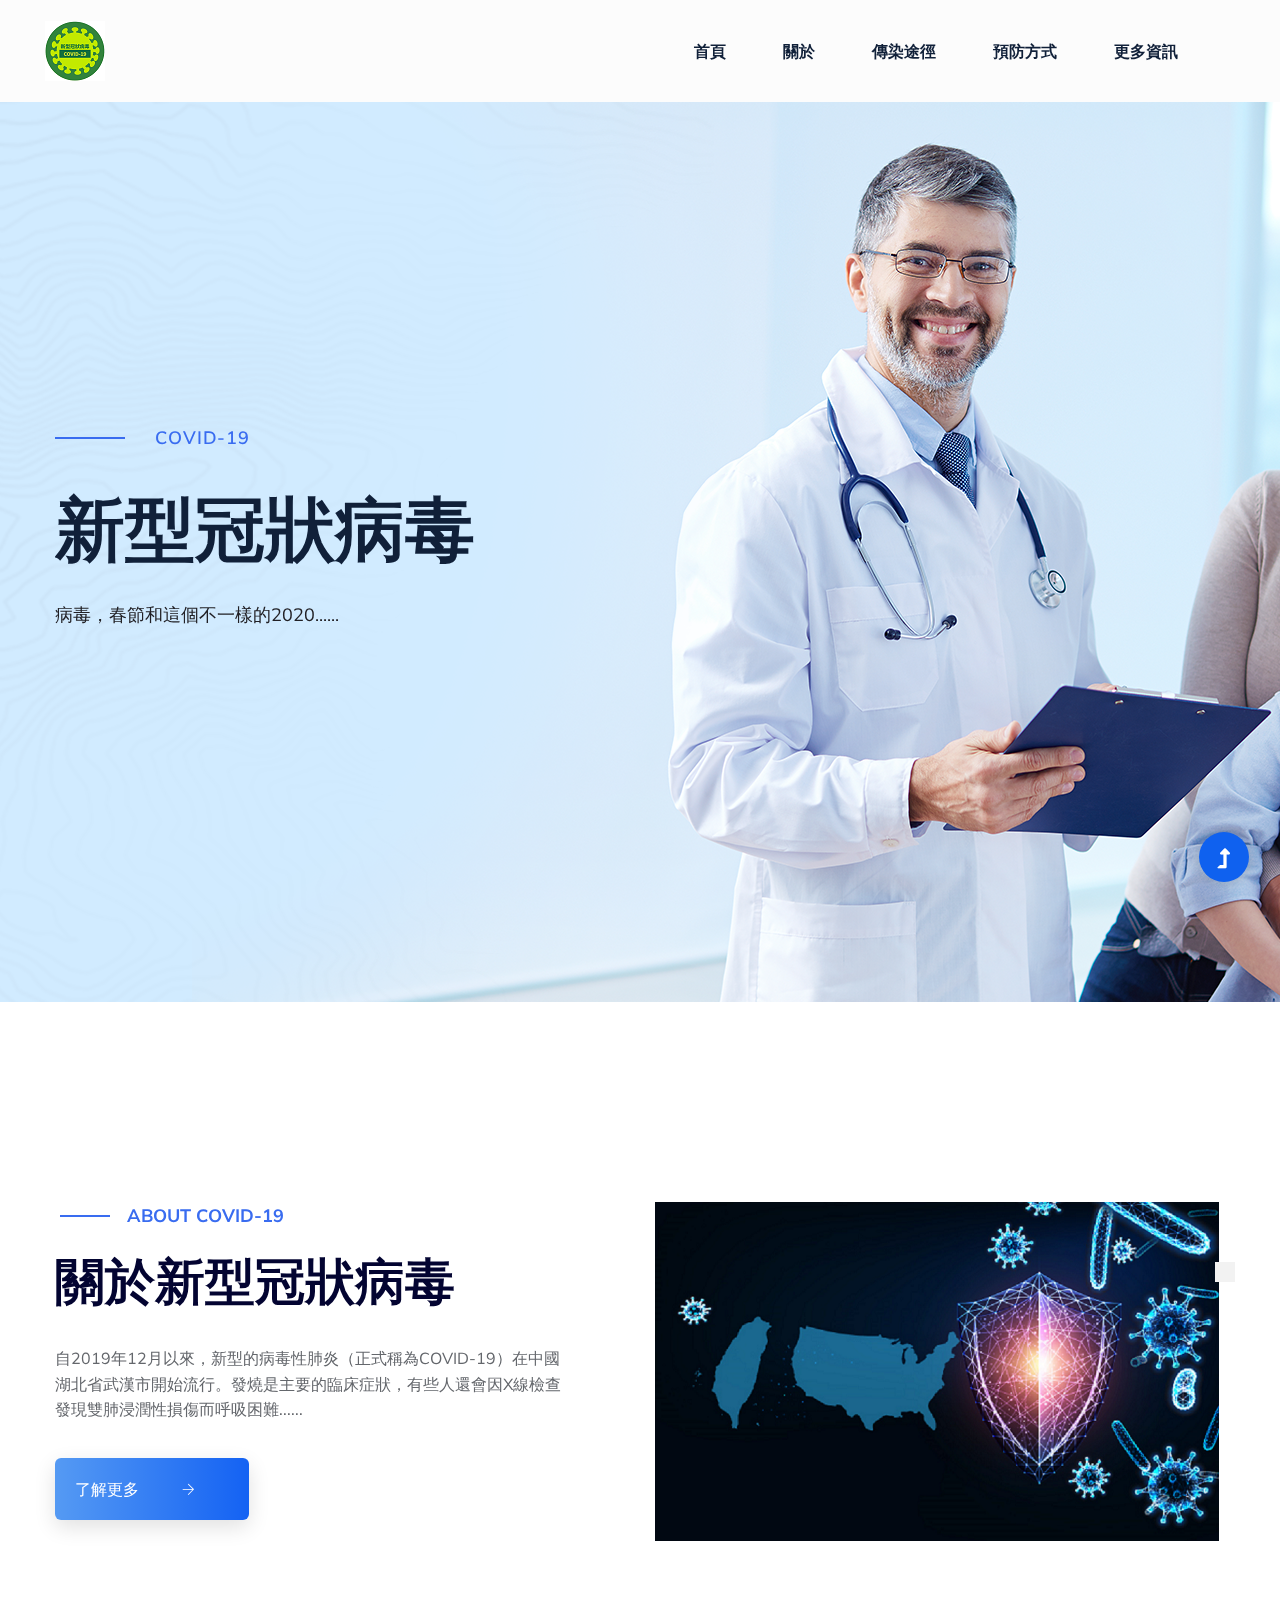
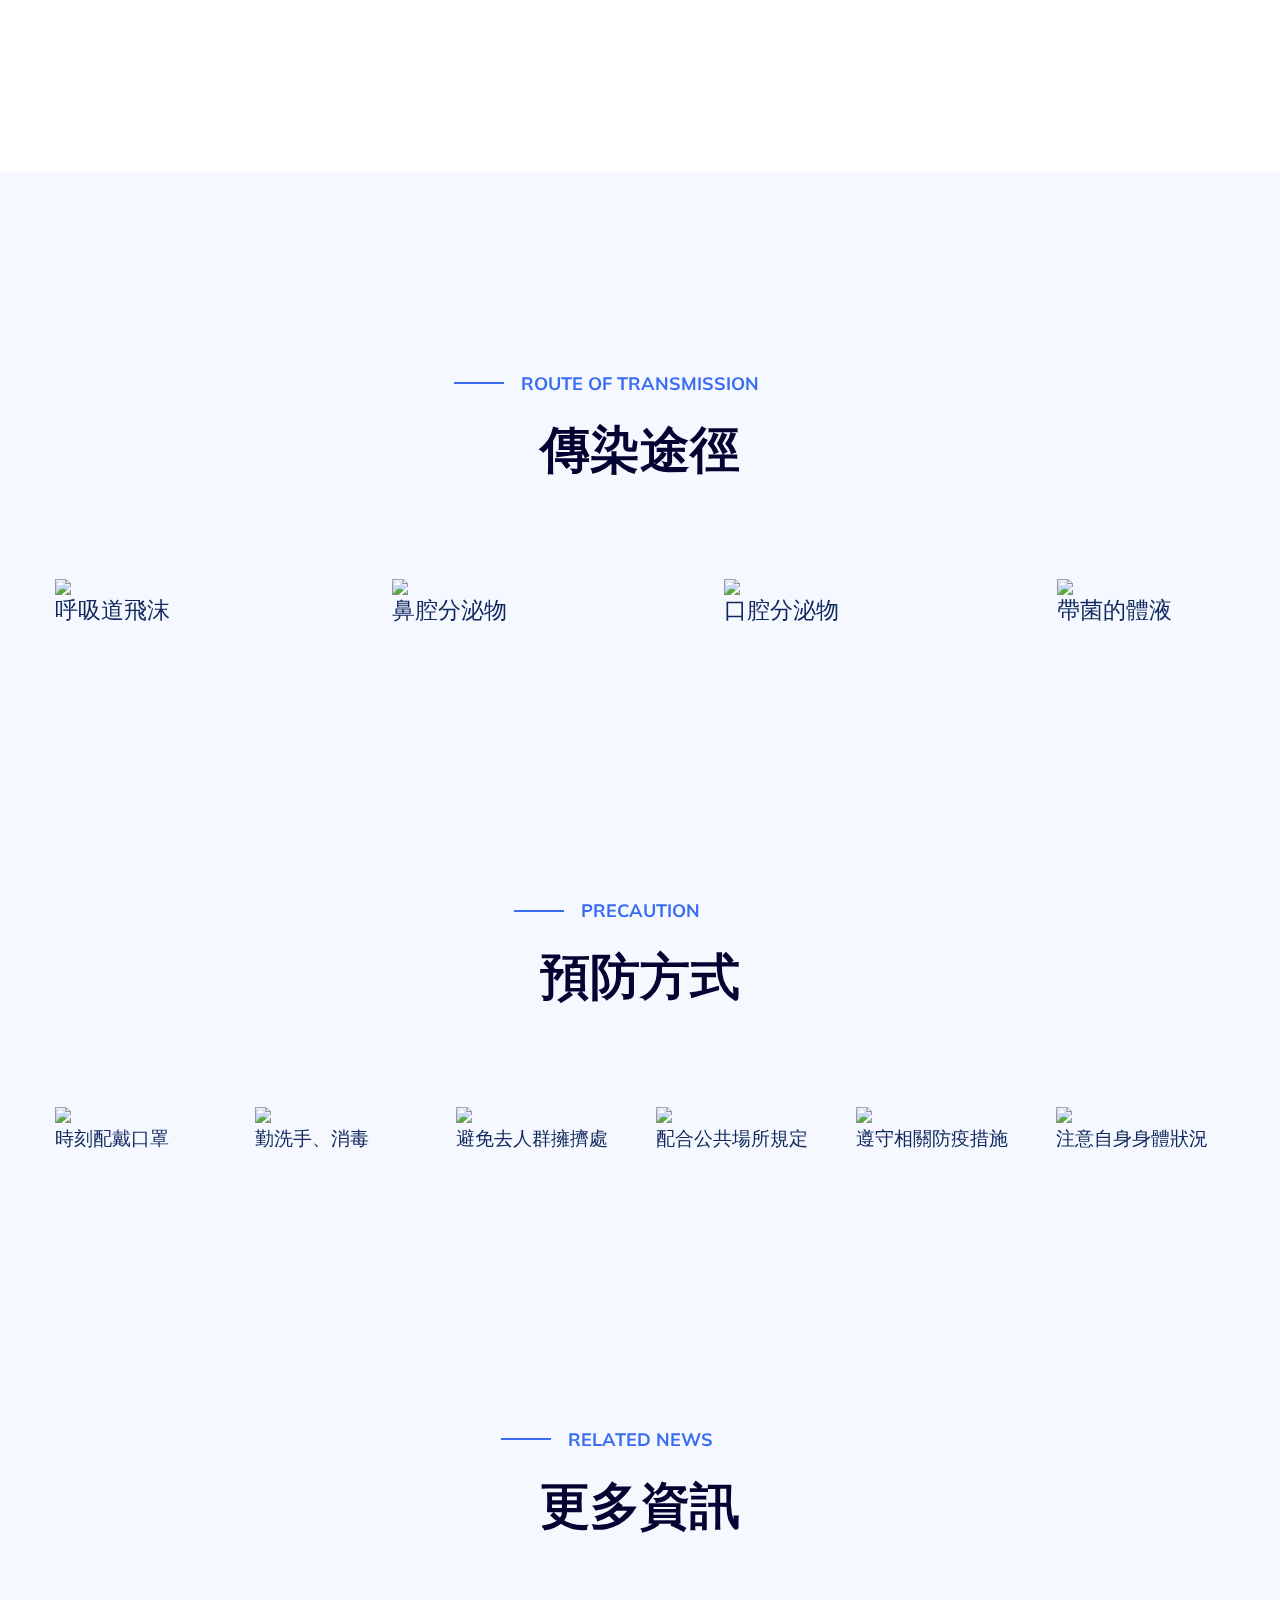
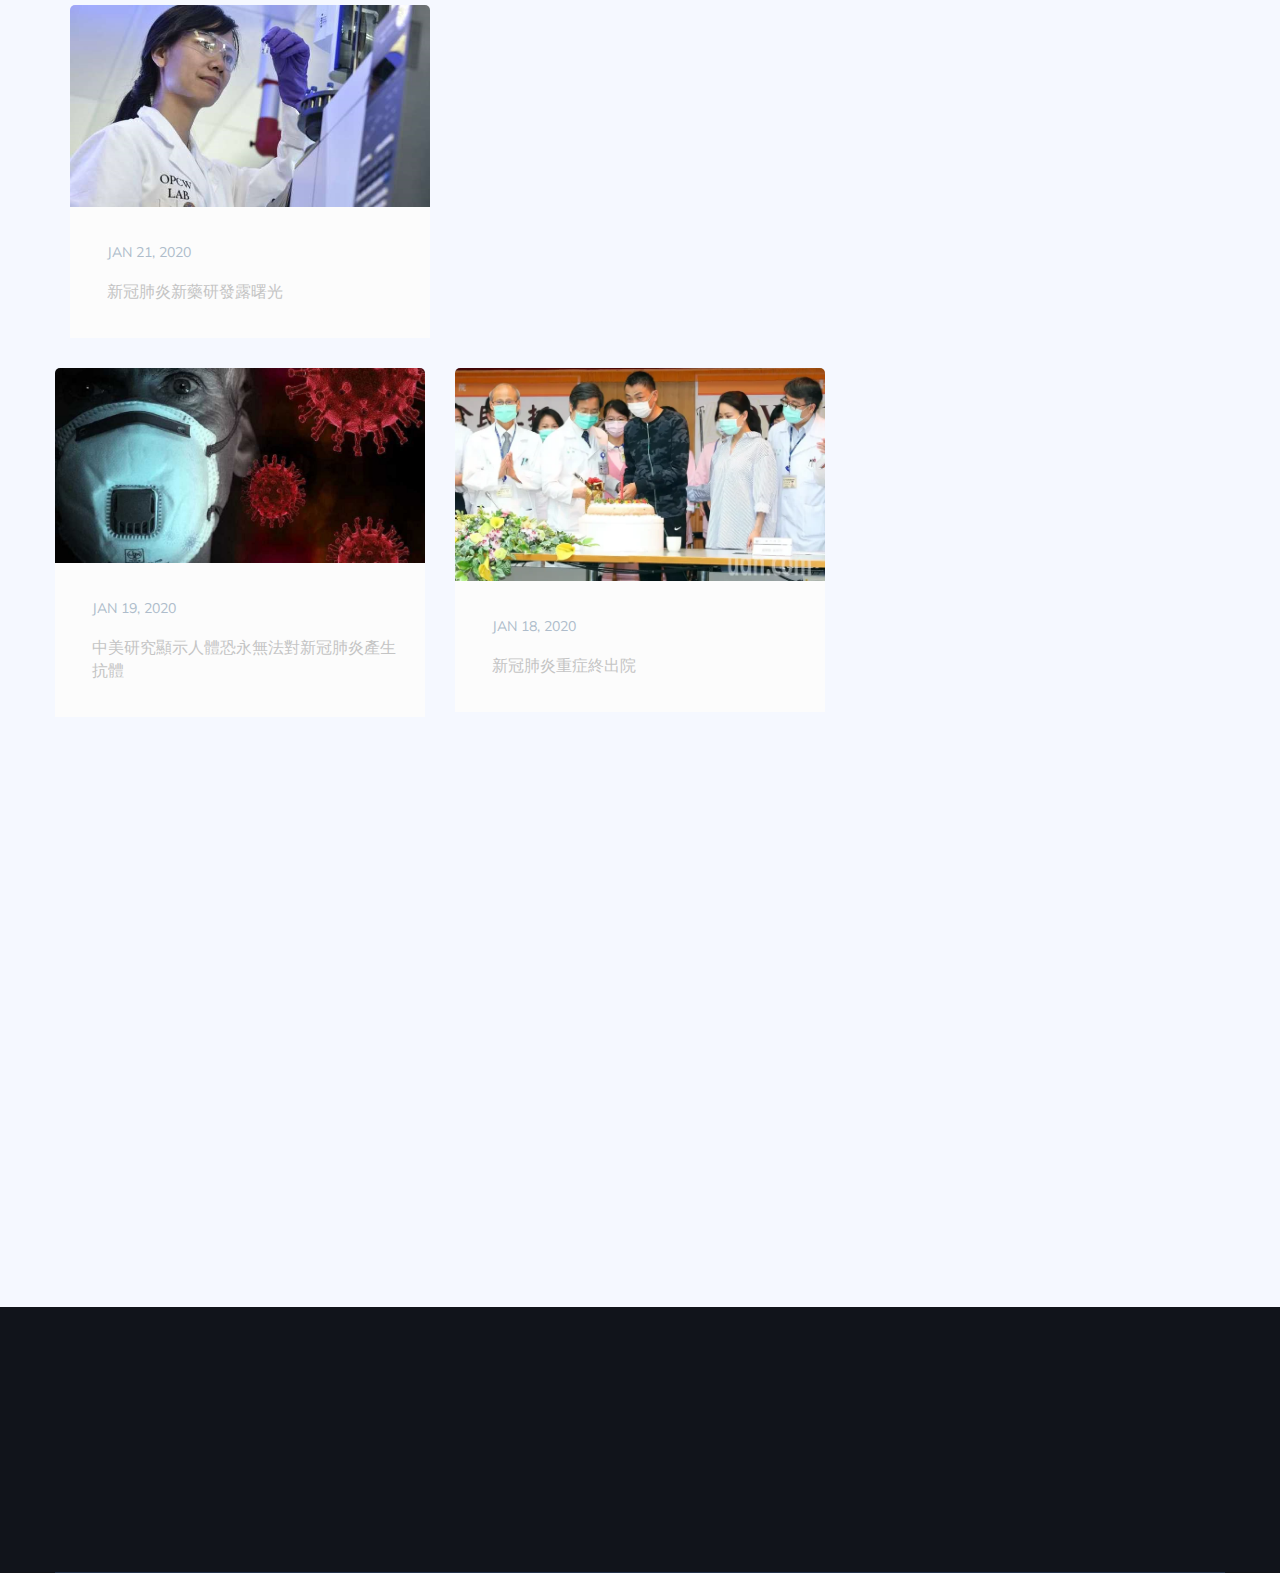
==== commit e1b0aa84: "Update index.html" ====
--- a/index.html
+++ b/index.html
@@ -341,6 +341,7 @@
                         </div>
                     </div>
                 </div>
+		<div class="row">
                 <div class="col-xl-4 col-lg-4 col-md-6">
                     <div class="single-blogs mb-30">
                         <div class="blog-img">
@@ -350,7 +351,7 @@
                             <div class="date-info">
                                 <p>JAN 19, 2020</p>
                             </div>
-                            <h4><a href="https://www.ctwant.com/article/57492">中美研究顯示人體恐永無法對新冠肺炎產生抗體</a></h4>
+                            <h4><a href="https://www.ctwant.com/article/57492" class="read-more1">中美研究顯示人體恐永無法對新冠肺炎產生抗體</a></h4>
                            
                         </div>
                     </div>
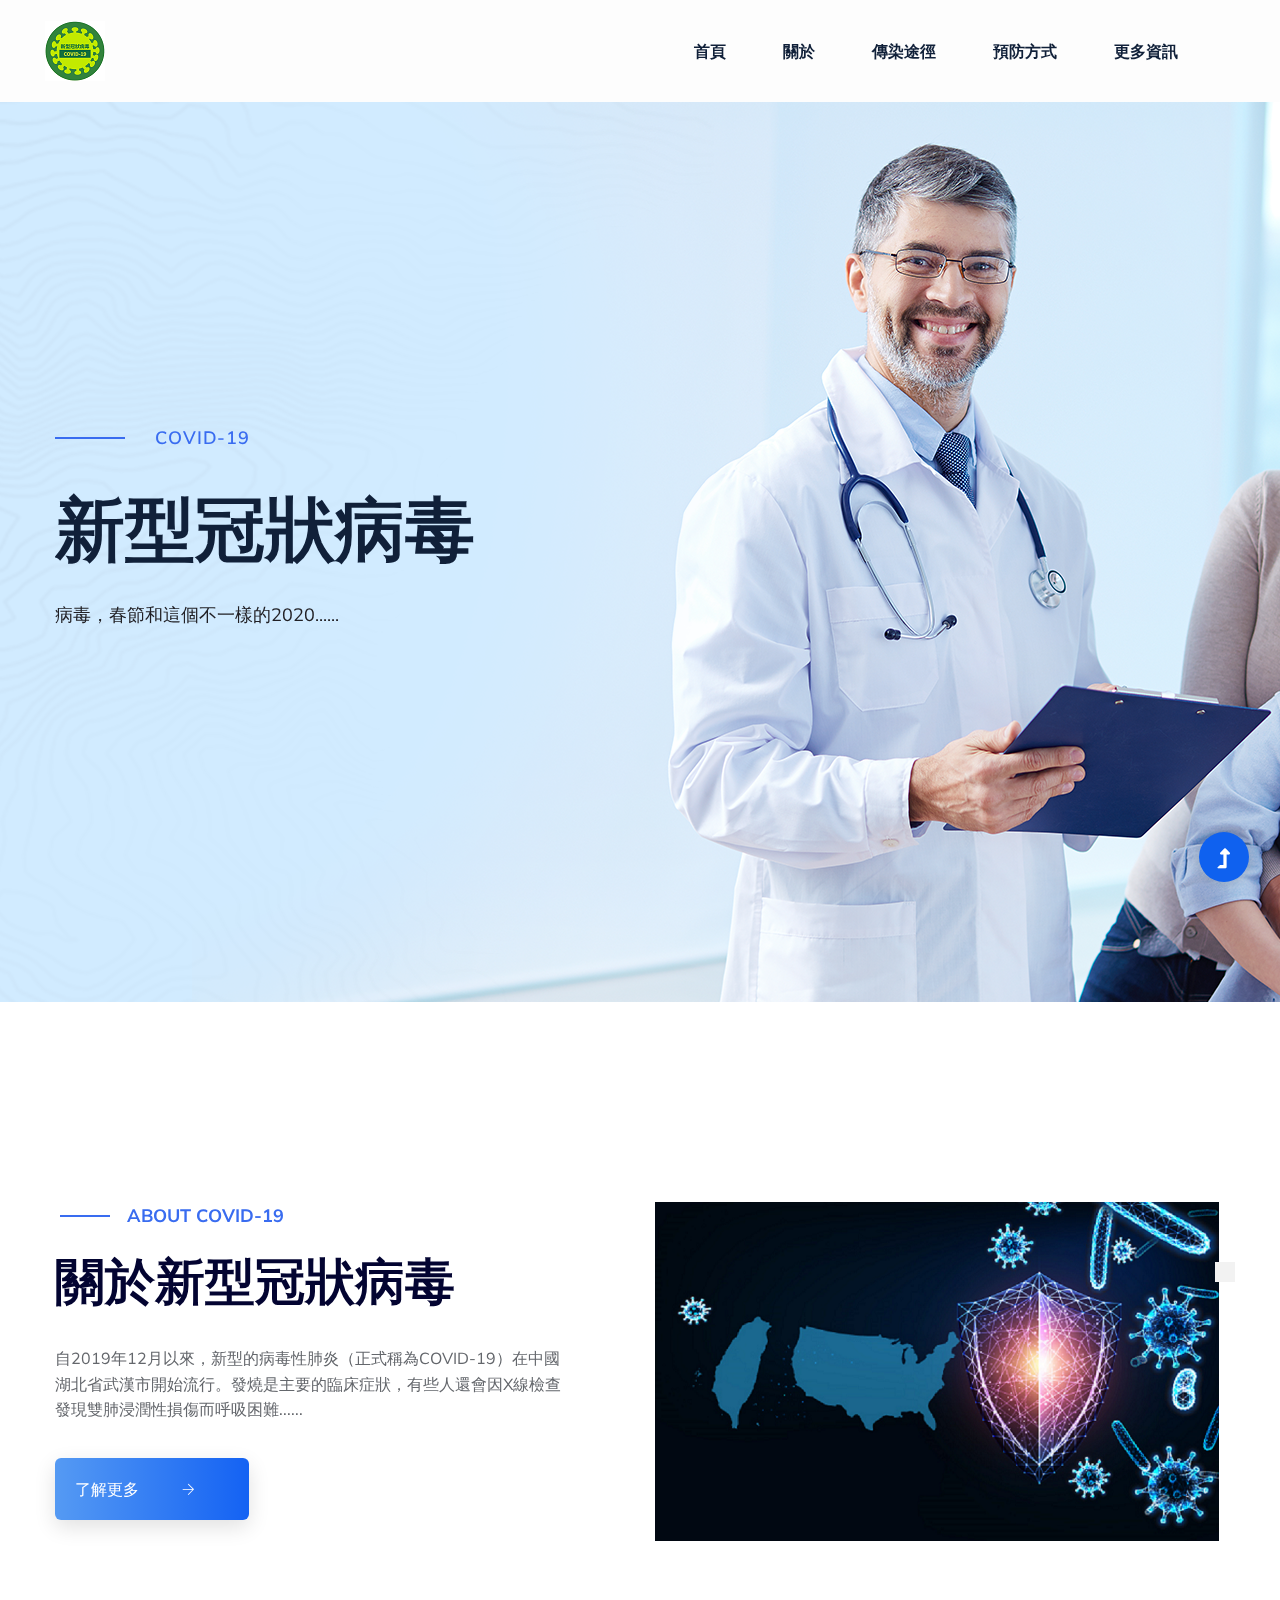
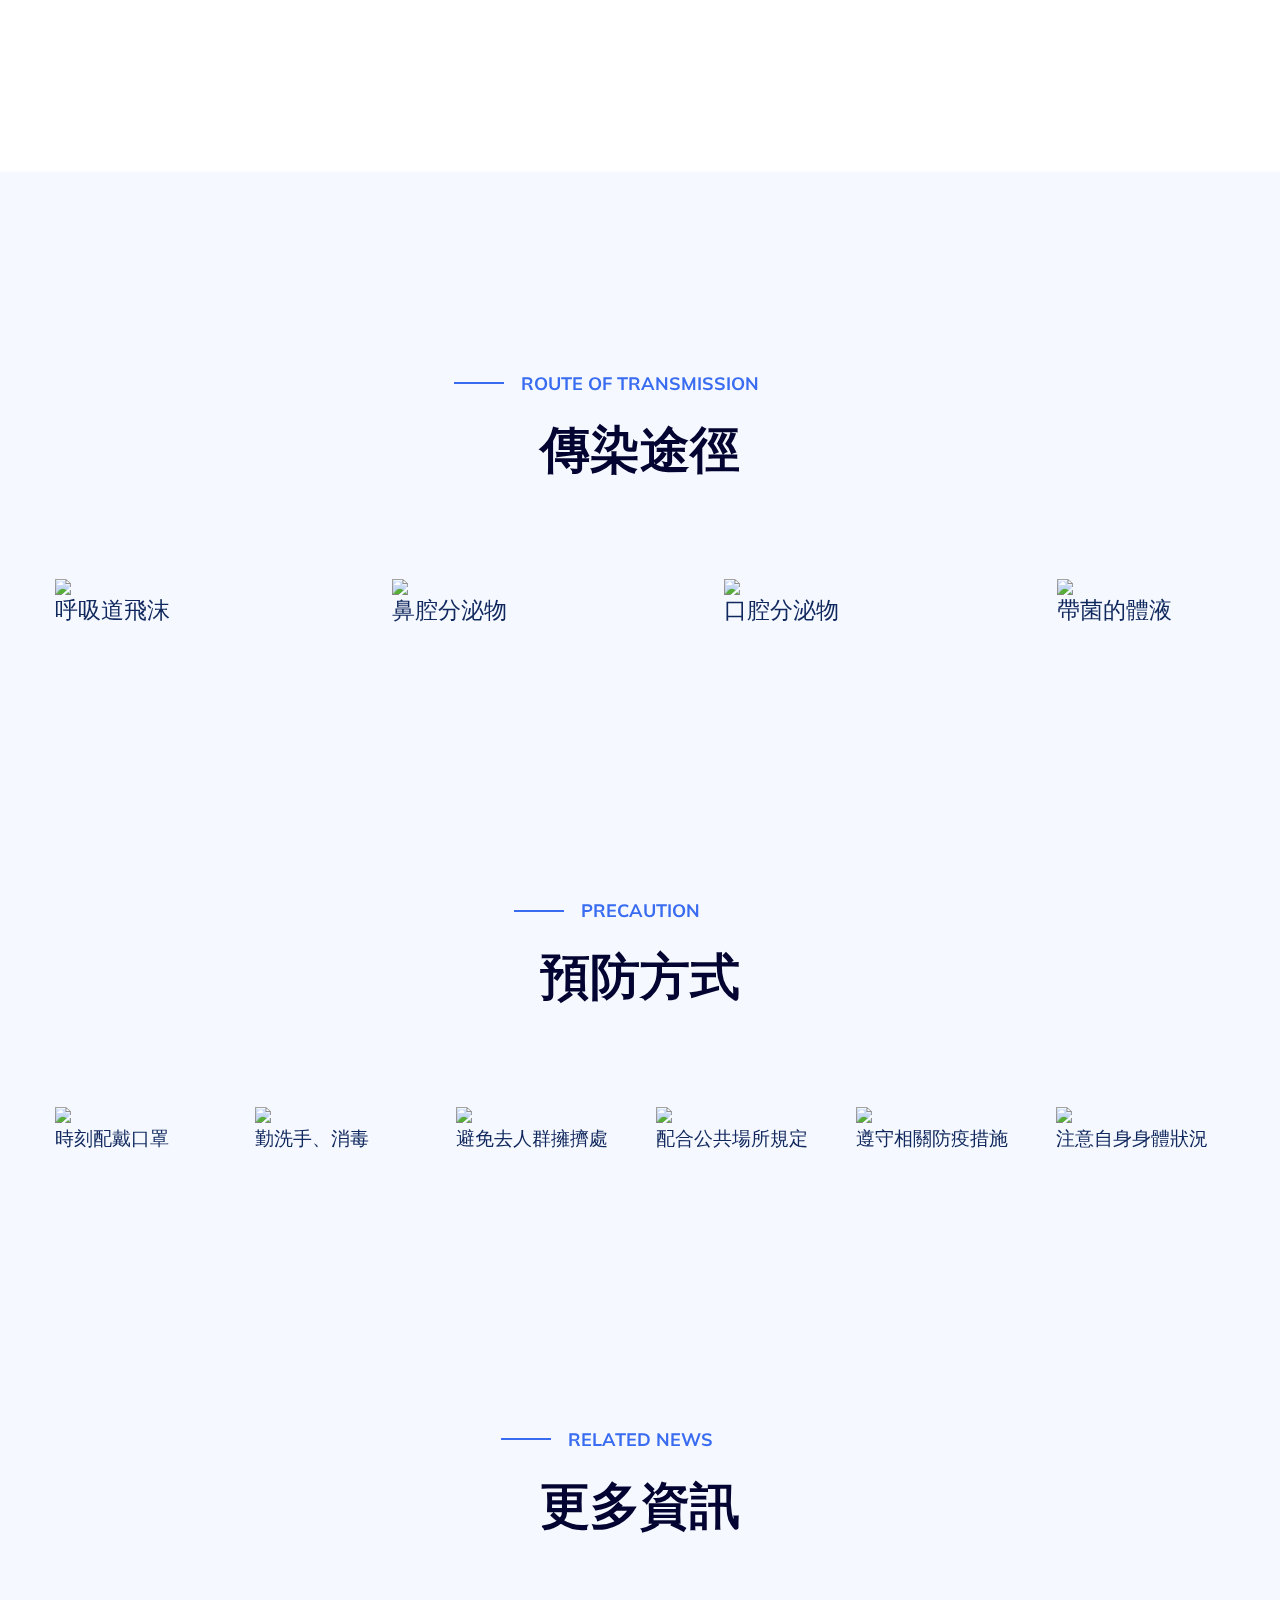
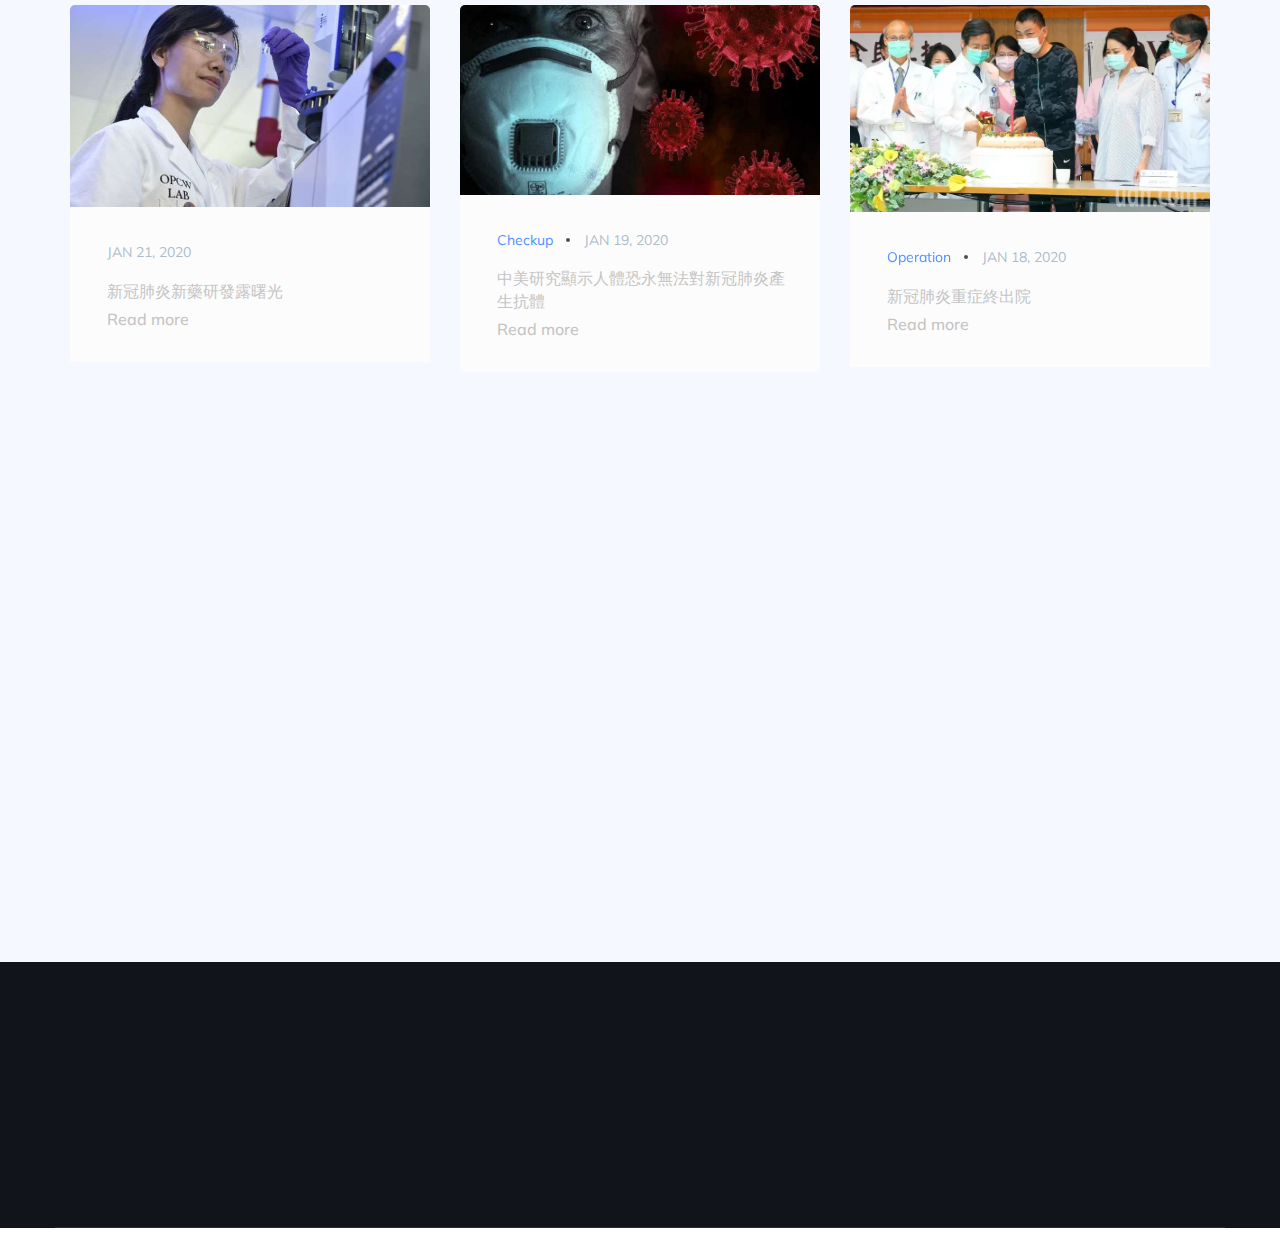
==== commit d4529d74: "Update index.html" ====
--- a/index.html
+++ b/index.html
@@ -326,53 +326,58 @@
                     </div> 
                 </div>
             </div>
-            <div class="row">
+  
+	<div class="row">
                 <div class="col-xl-4 col-lg-4 col-md-6">
                     <div class="single-blogs mb-30">
                         <div class="blog-img">
-                            <img src="assets/img/gallery/blog1.png" alt="">
+                            <img alt="" src="assets/img/gallery/blog1.png">
                         </div>
                         <div class="blogs-cap">
                             <div class="date-info">
                                 <p>JAN 21, 2020</p>
                             </div>
                             <h4><a href="https://news.cnyes.com/news/id/4496113" class="read-more1">新冠肺炎新藥研發露曙光</a></h4>
-                           
-                        </div>
-                    </div>
-                </div>
-		<div class="row">
+                            <a class="read-more1" href="https://news.cnyes.com/news/id/4496113">Read more</a>
+                        </div>
+                    </div>
+                </div>
                 <div class="col-xl-4 col-lg-4 col-md-6">
                     <div class="single-blogs mb-30">
                         <div class="blog-img">
-                            <img src="assets/img/gallery/blog2.png" alt="">
+                            <img alt="" src="assets/img/gallery/blog2.png">
                         </div>
                         <div class="blogs-cap">
                             <div class="date-info">
+                                <span>Checkup</span>
                                 <p>JAN 19, 2020</p>
                             </div>
                             <h4><a href="https://www.ctwant.com/article/57492" class="read-more1">中美研究顯示人體恐永無法對新冠肺炎產生抗體</a></h4>
-                           
+                            <a class="read-more1" href="https://www.ctwant.com/article/57492">Read more</a>
                         </div>
                     </div>
                 </div>
                 <div class="col-xl-4 col-lg-4 col-md-6">
                     <div class="single-blogs mb-30">
                         <div class="blog-img">
-                            <img src="assets/img/gallery/blog3.png"alt="">
+                            <img alt="" src="assets/img/gallery/blog3.png">
                         </div>
                         <div class="blogs-cap">
                             <div class="date-info">
+                                <span>Operation</span>
                                 <p>JAN 18, 2020</p>
                             </div>
                             <h4><a href="https://udn.com/news/story/120940/4643596" class="read-more1">新冠肺炎重症終出院</a></h4>
-                            
-                        </div>
-                    </div>
-                </div>
-            </div>
-        </div>
-    </div>
+                            <a class="read-more1" href="https://udn.com/news/story/120940/4643596">Read more</a>
+                        </div>
+                    </div>
+                </div>
+            </div>    
+	    
+	    
+	    
+	    
+	    
     <!-- Blog End -->
     </main>
  <footer>
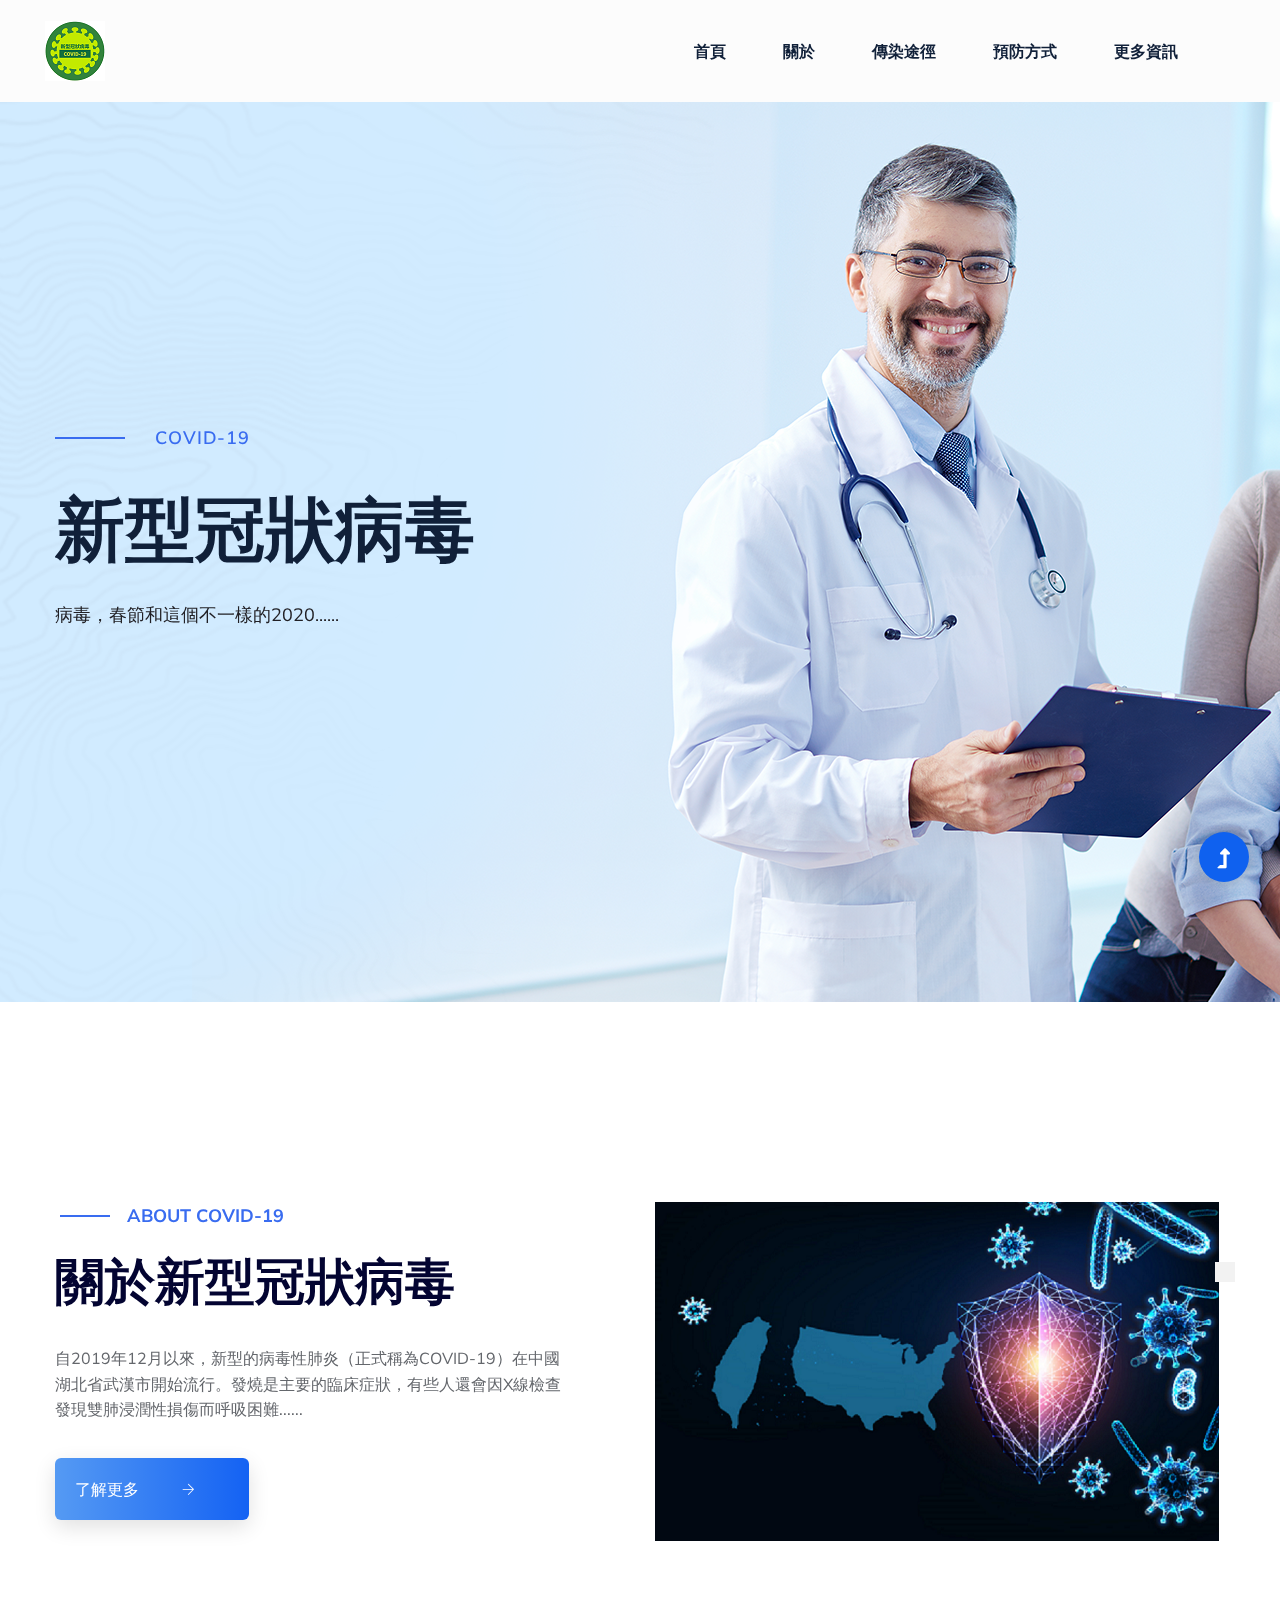
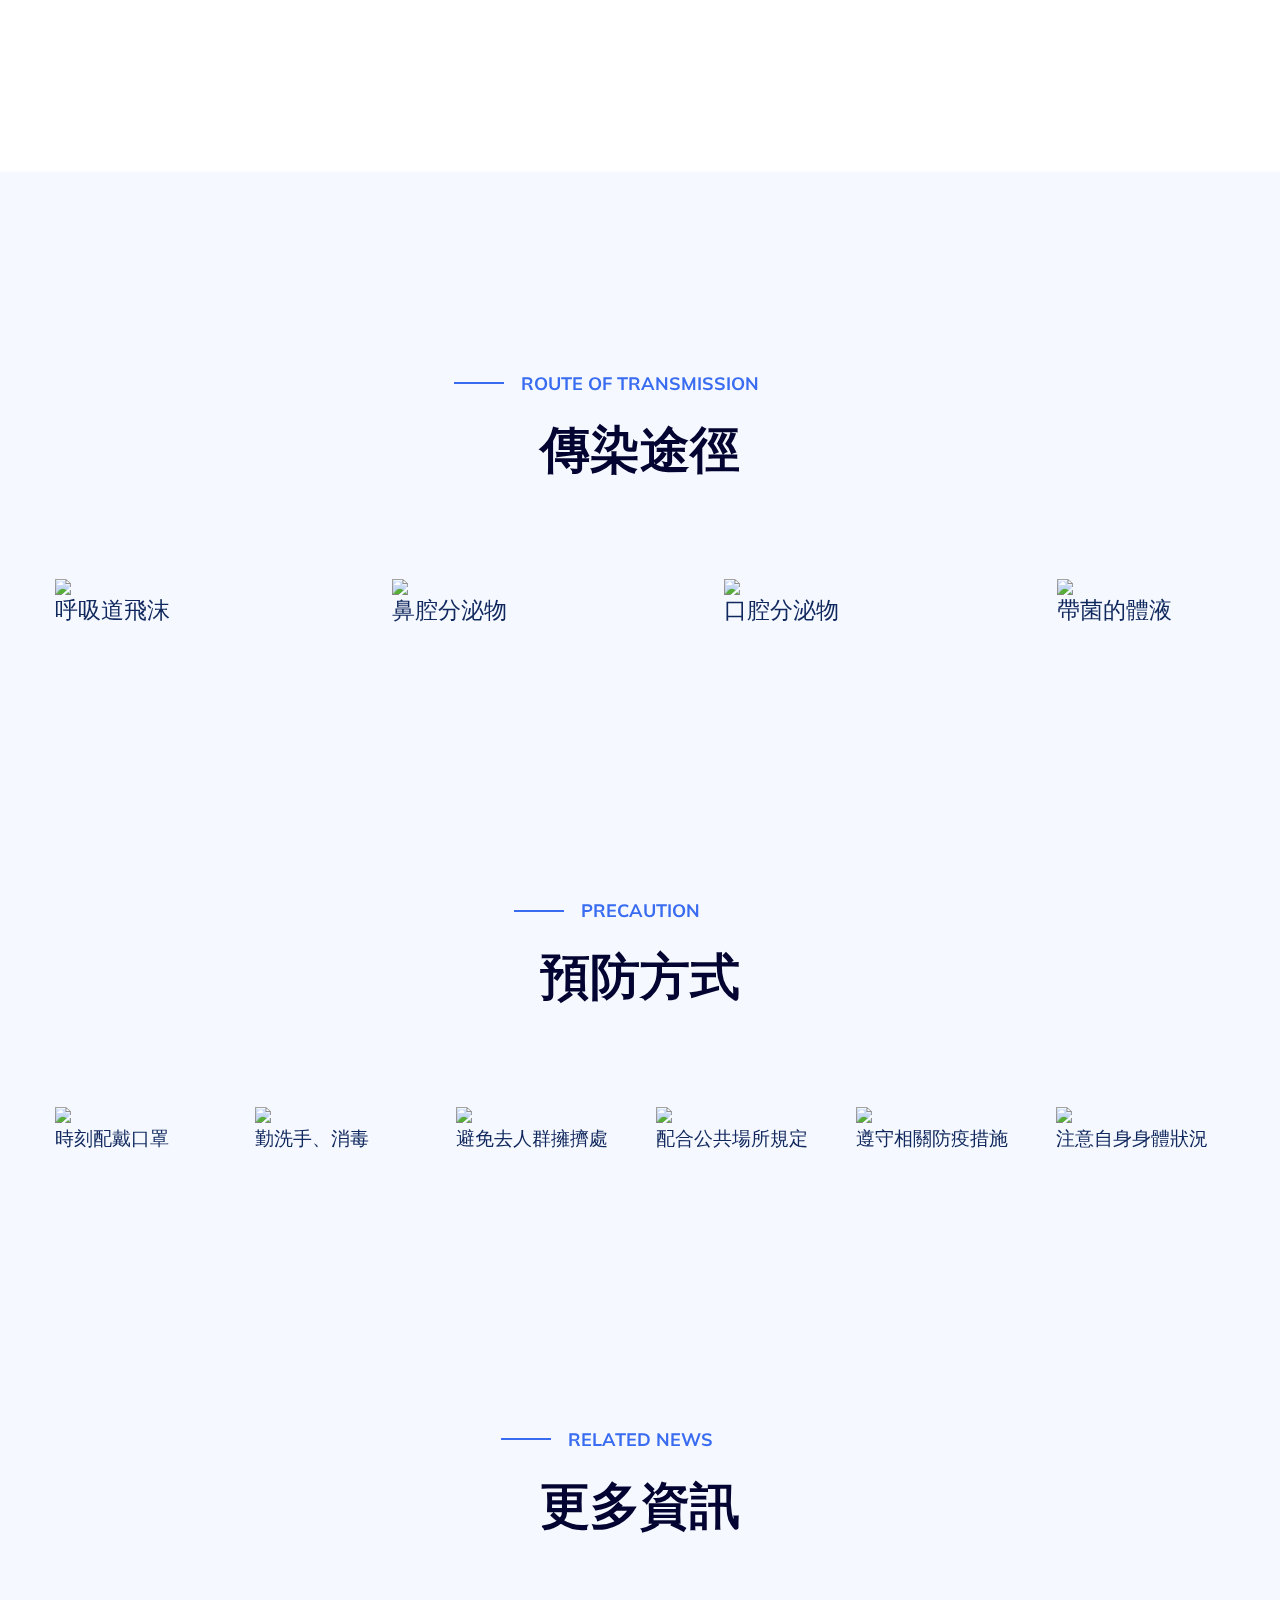
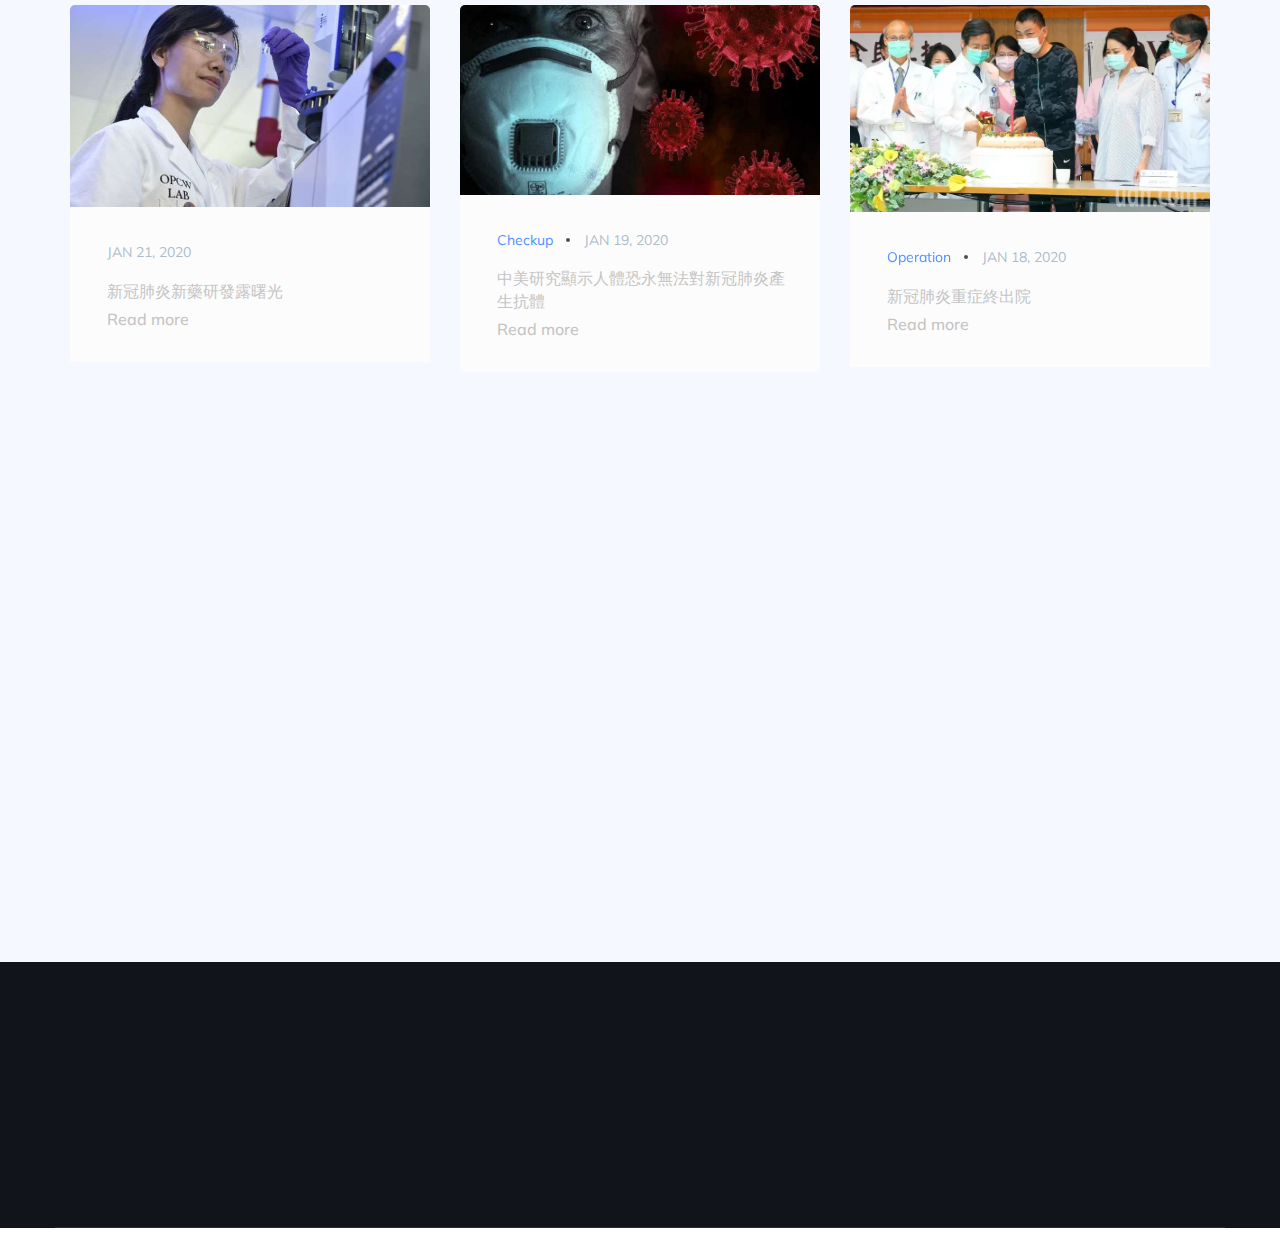
==== commit 16242d39: "Update index.html" ====
--- a/index.html
+++ b/index.html
@@ -66,7 +66,7 @@
                                         <li><a href="blog.html">更多資訊</a>
                                             <ul class="submenu">
                                                 <li><a href="blog.html">相關新聞</a></li>
-                                                <li><a href="elements.html">疫情追蹤</a></li>
+                                                <li><a href="elements.html">宣導影片</a></li>
                                             </ul>
                                         </li>
                                     </ul>
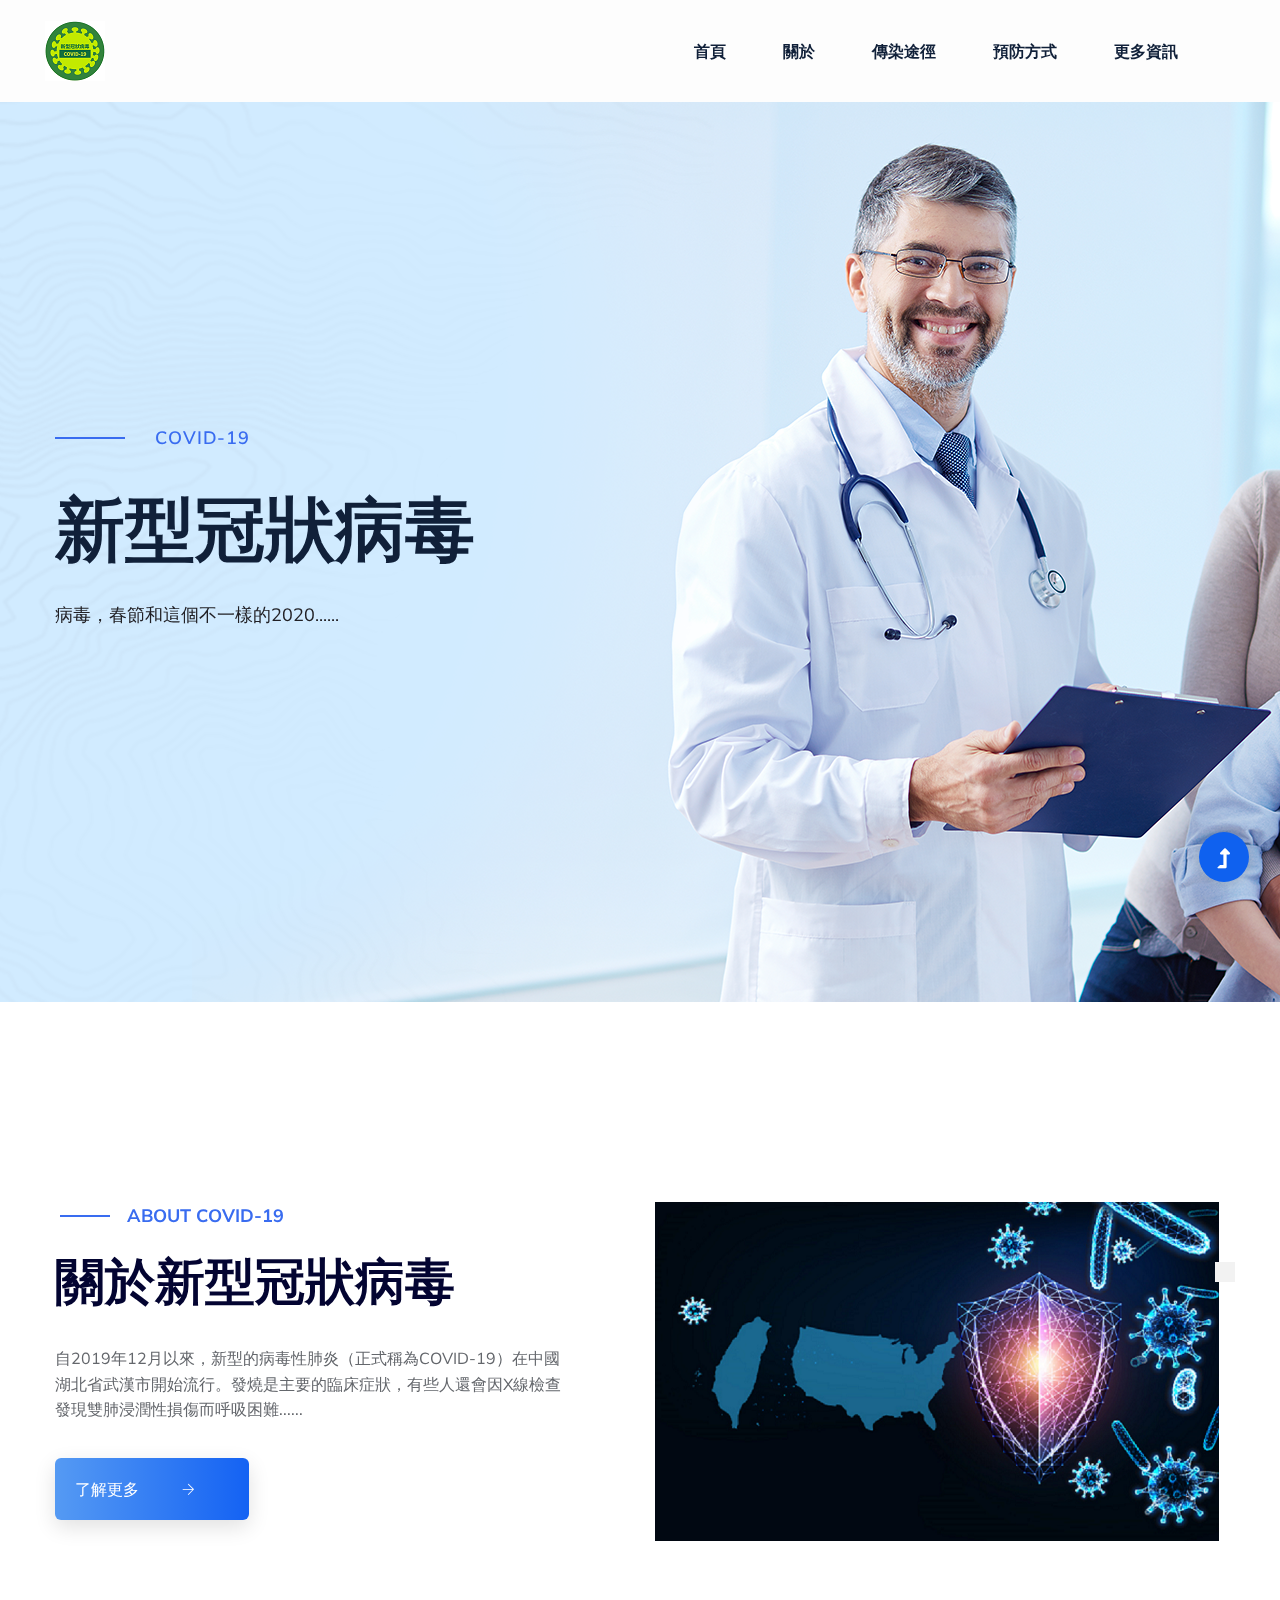
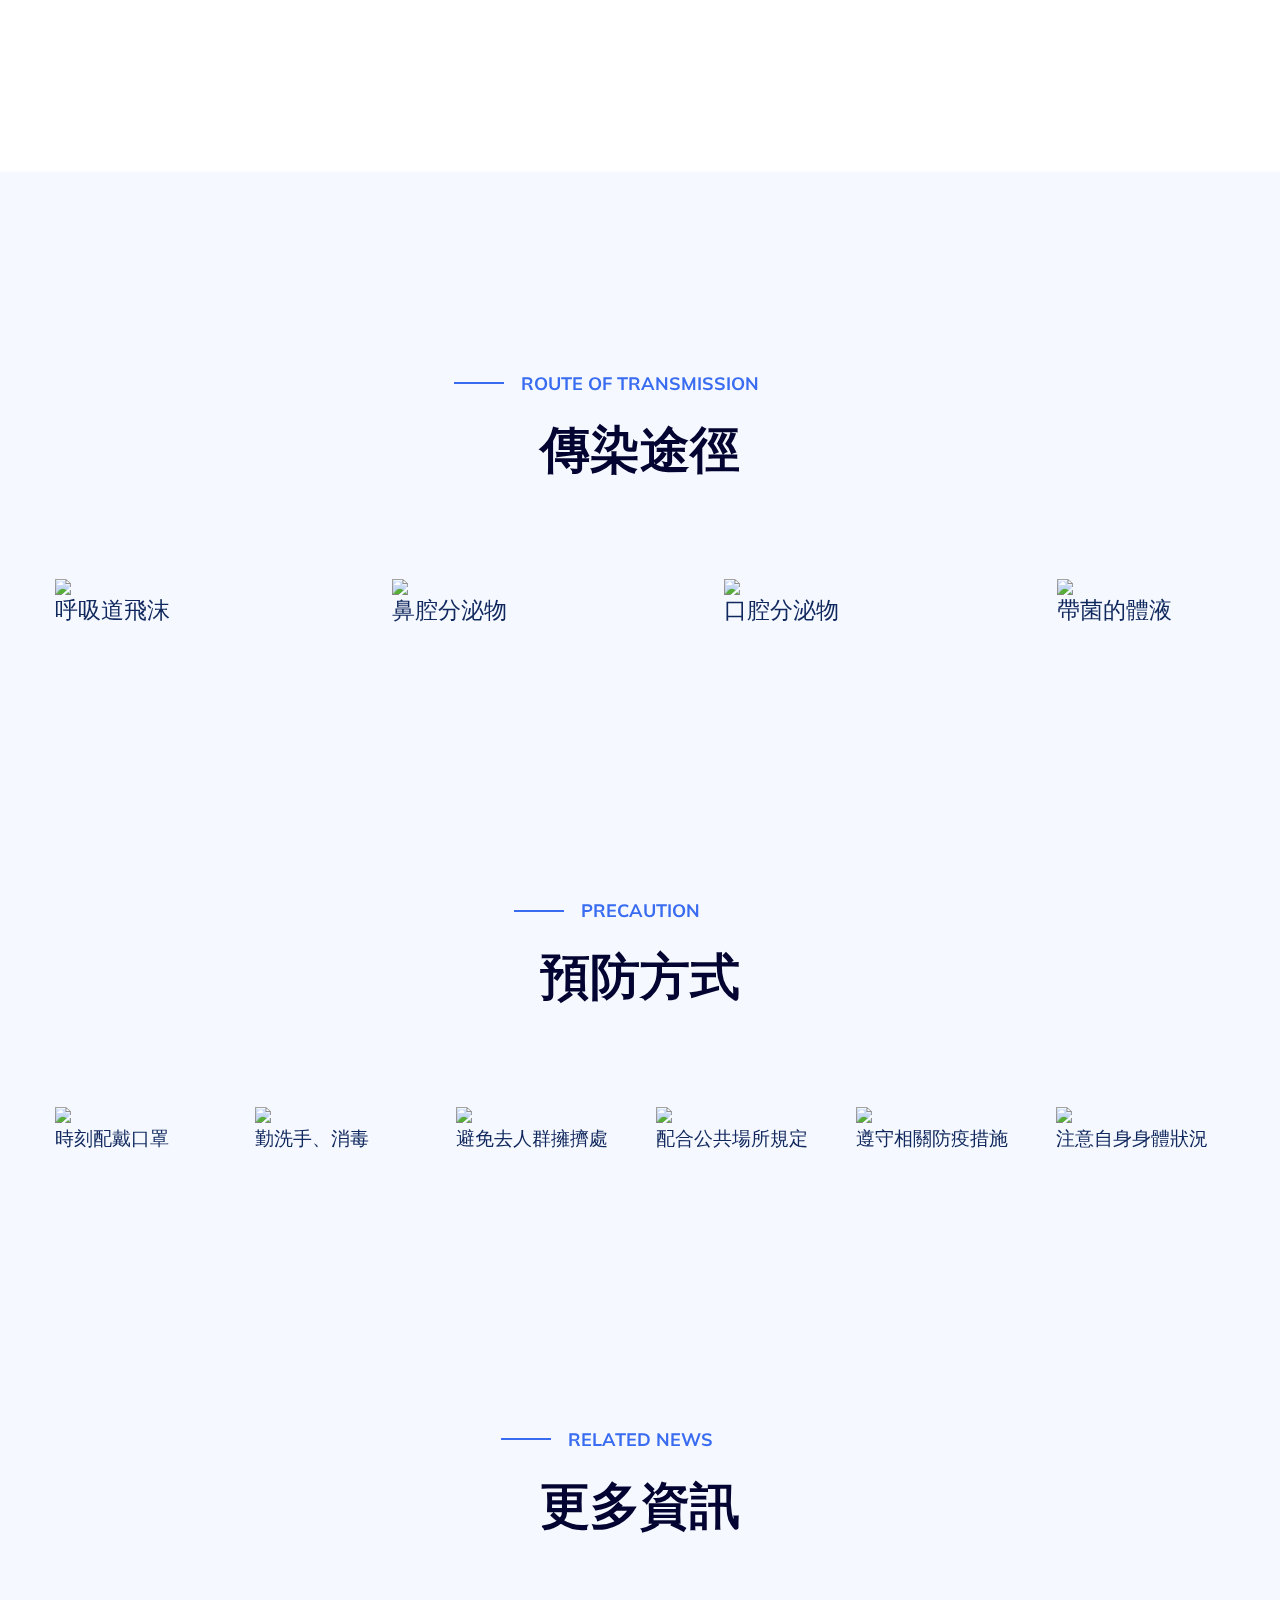
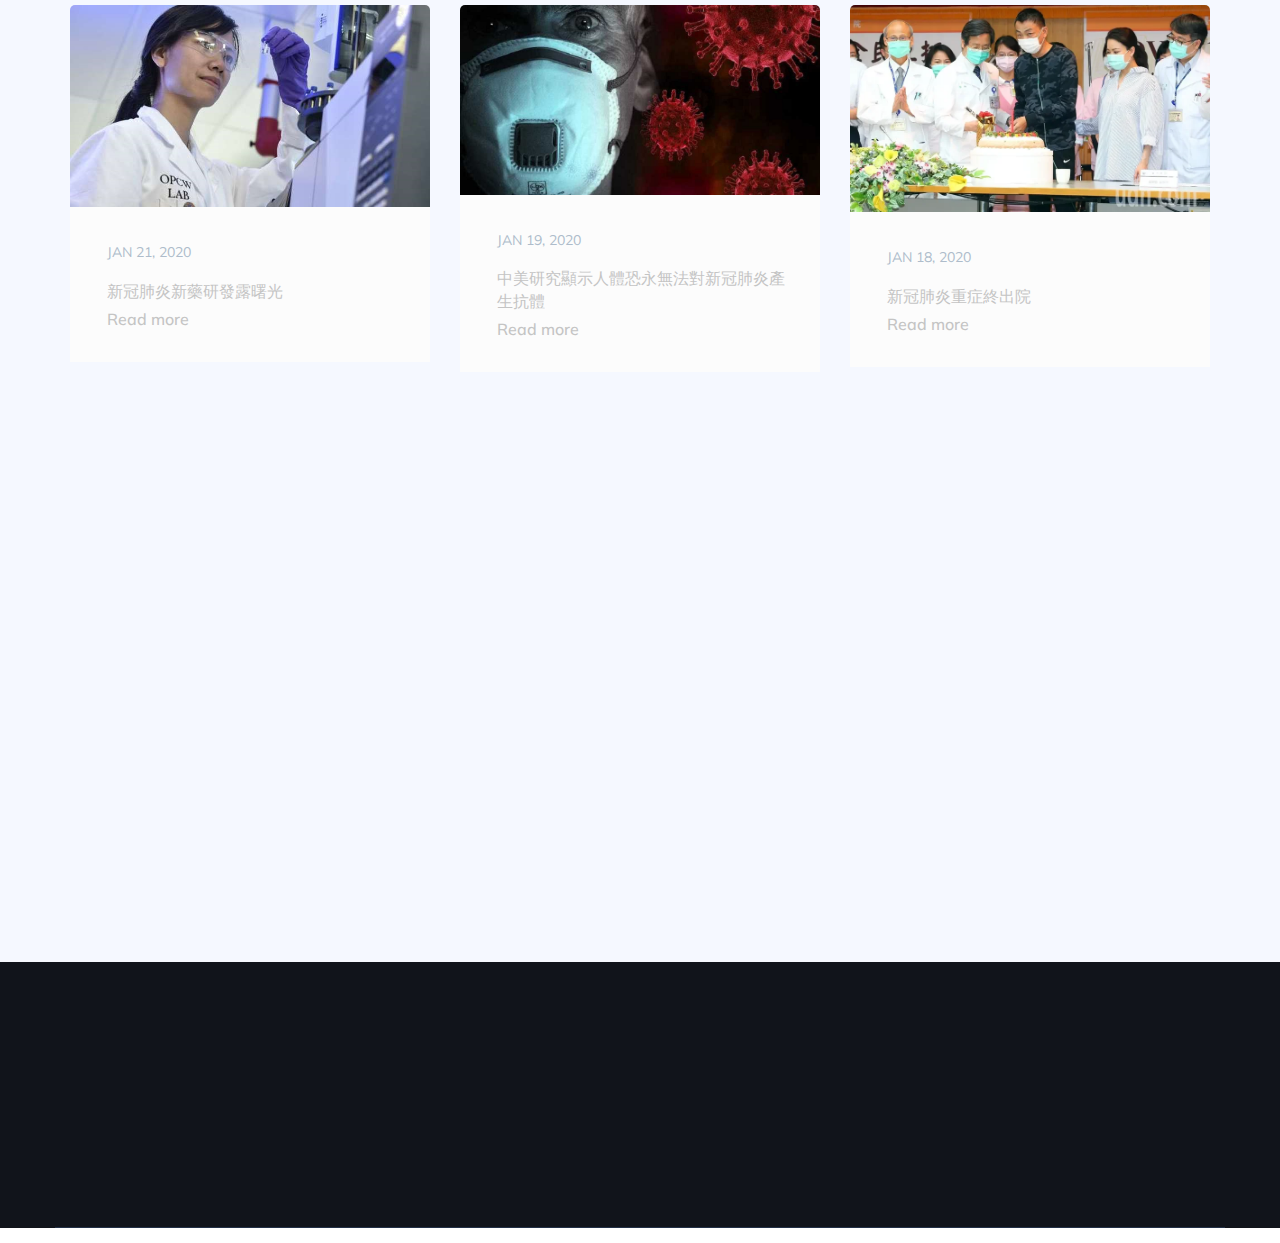
==== commit 3e63681c: "Update index.html" ====
--- a/index.html
+++ b/index.html
@@ -349,7 +349,7 @@
                         </div>
                         <div class="blogs-cap">
                             <div class="date-info">
-                                <span>Checkup</span>
+                               
                                 <p>JAN 19, 2020</p>
                             </div>
                             <h4><a href="https://www.ctwant.com/article/57492" class="read-more1">中美研究顯示人體恐永無法對新冠肺炎產生抗體</a></h4>
@@ -364,7 +364,7 @@
                         </div>
                         <div class="blogs-cap">
                             <div class="date-info">
-                                <span>Operation</span>
+                              
                                 <p>JAN 18, 2020</p>
                             </div>
                             <h4><a href="https://udn.com/news/story/120940/4643596" class="read-more1">新冠肺炎重症終出院</a></h4>
